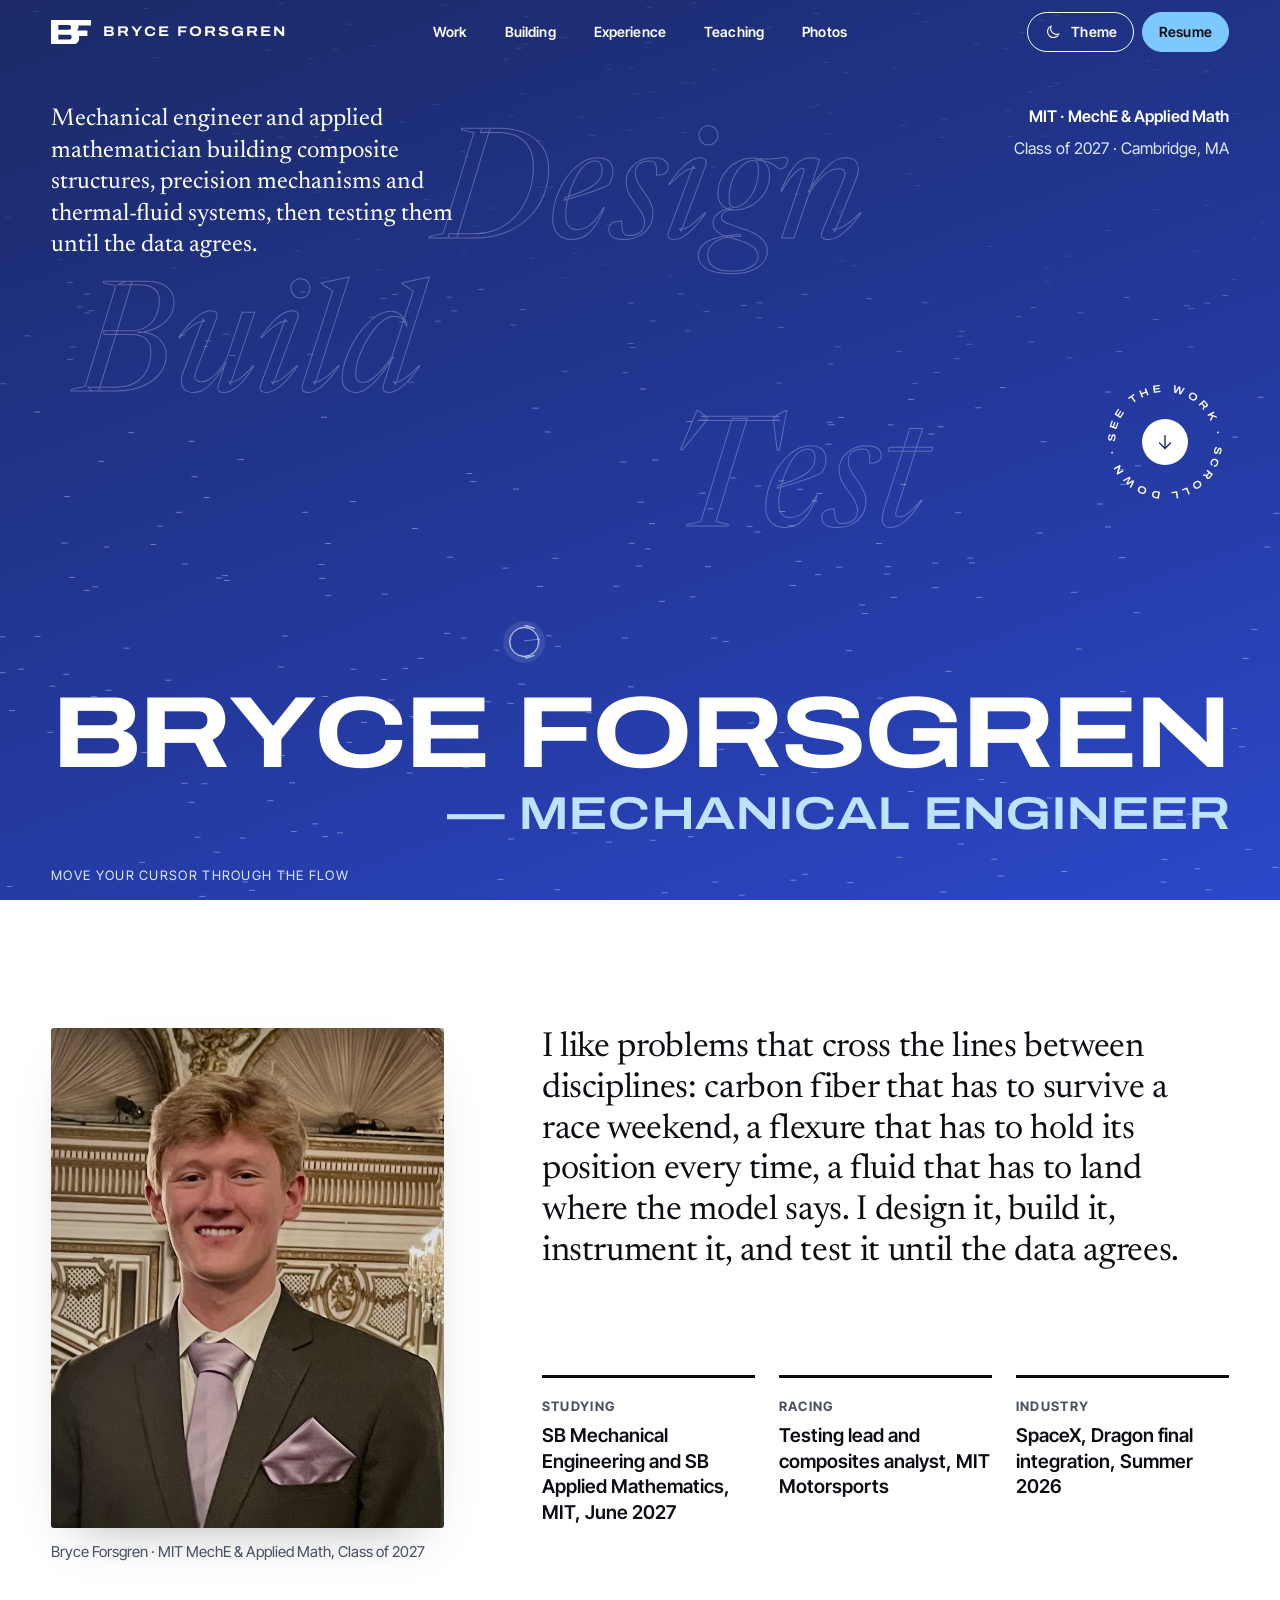
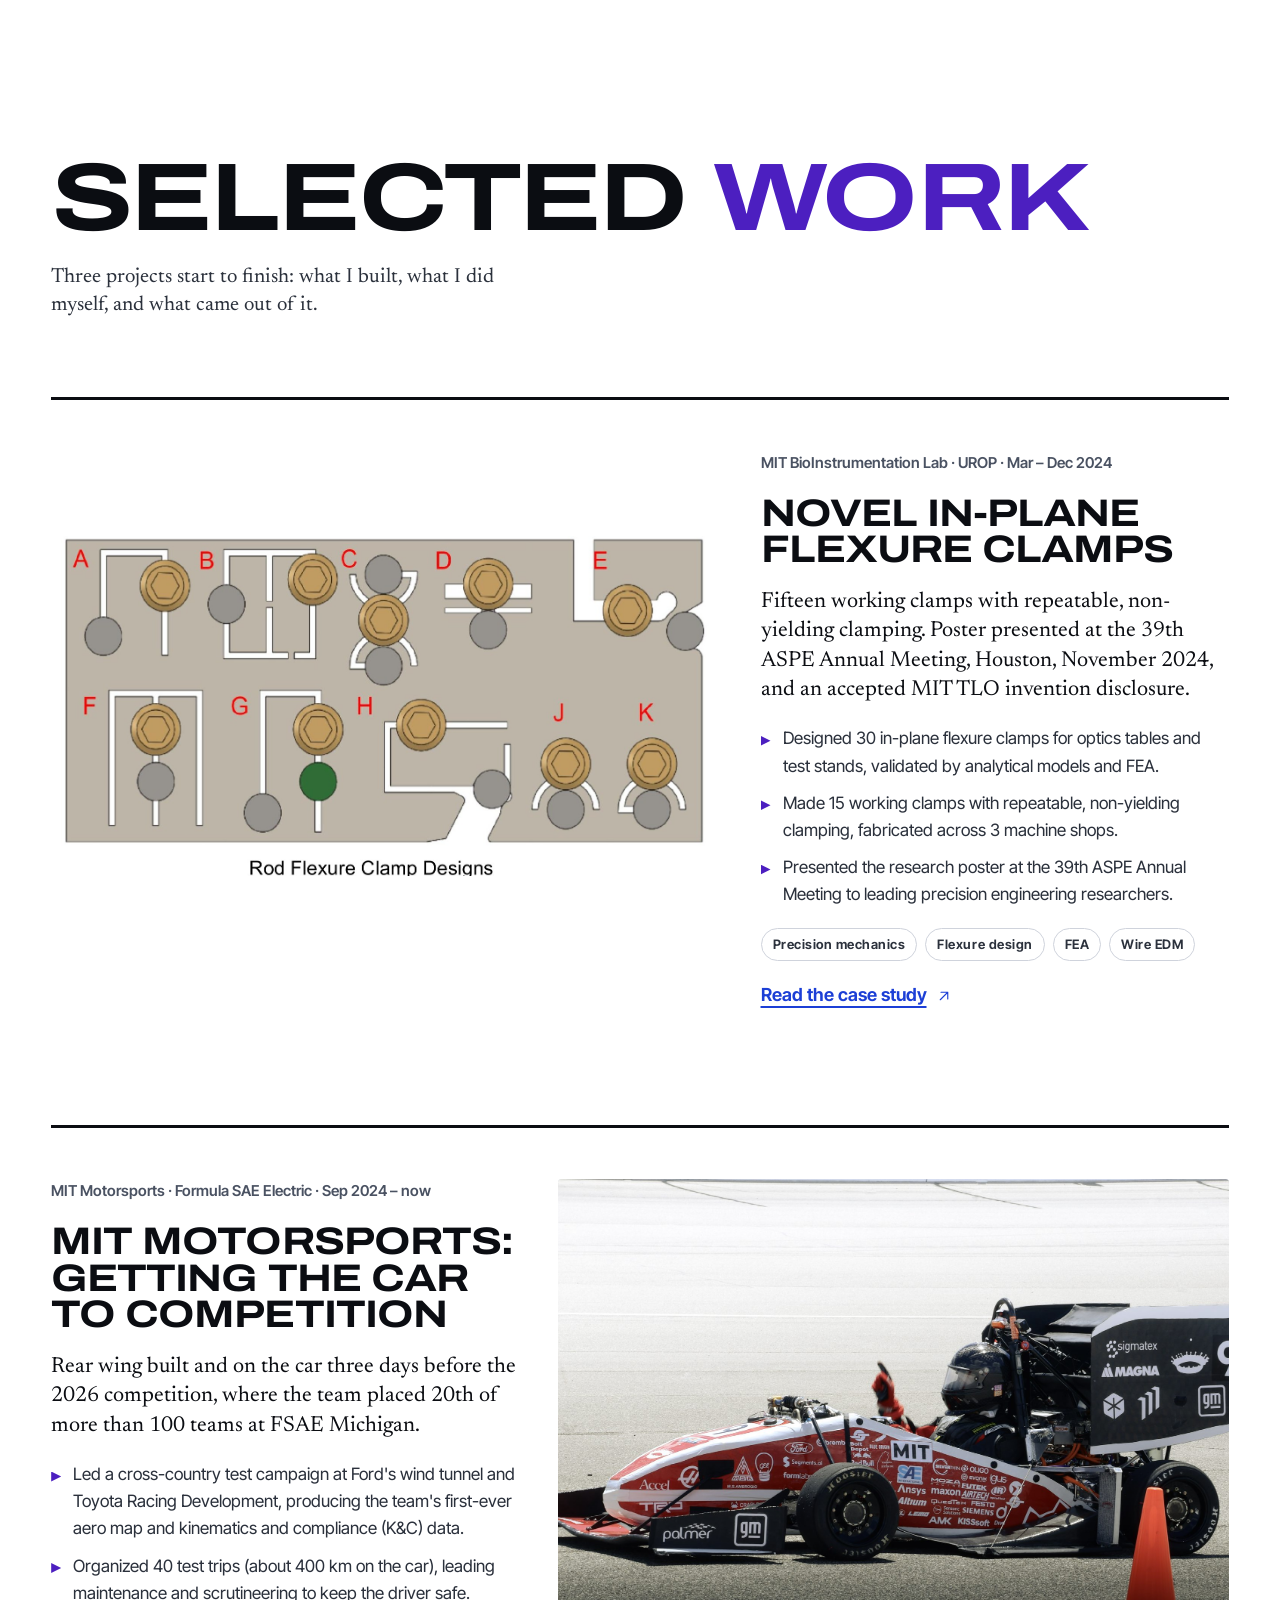
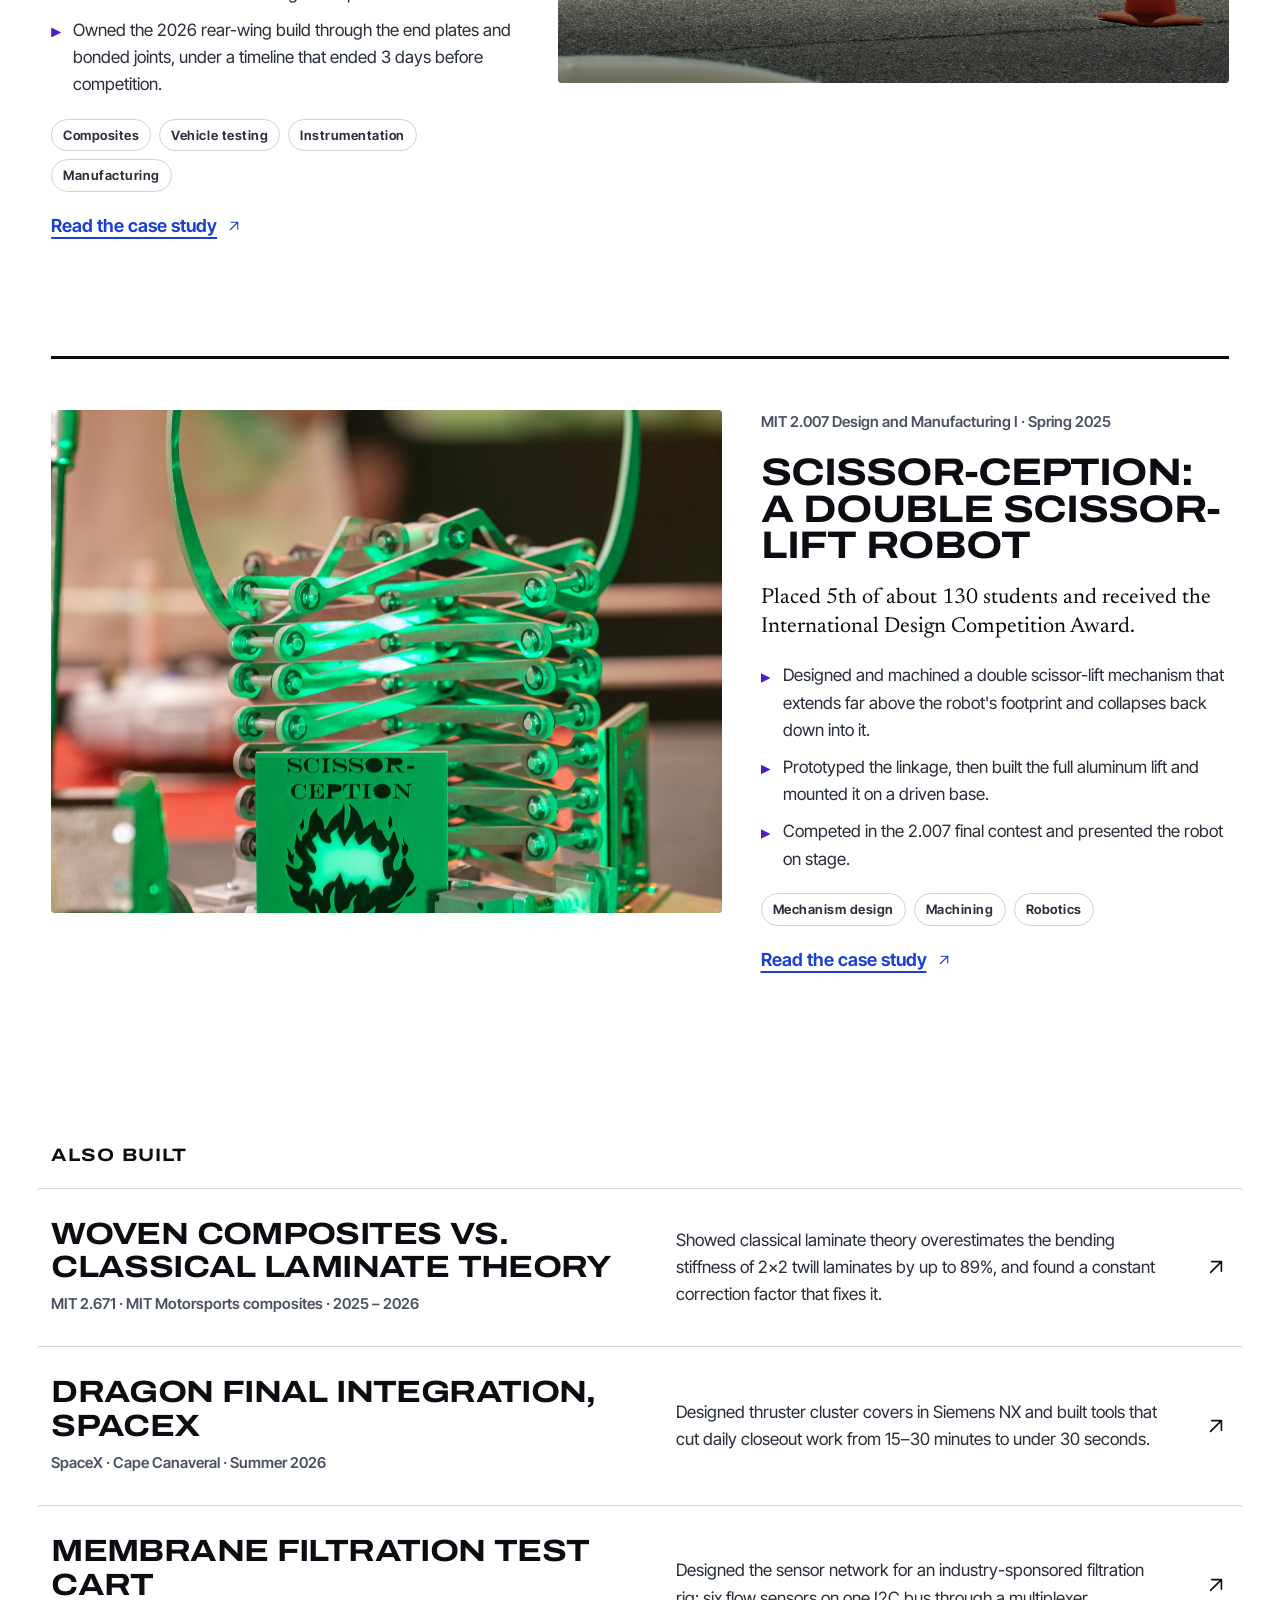
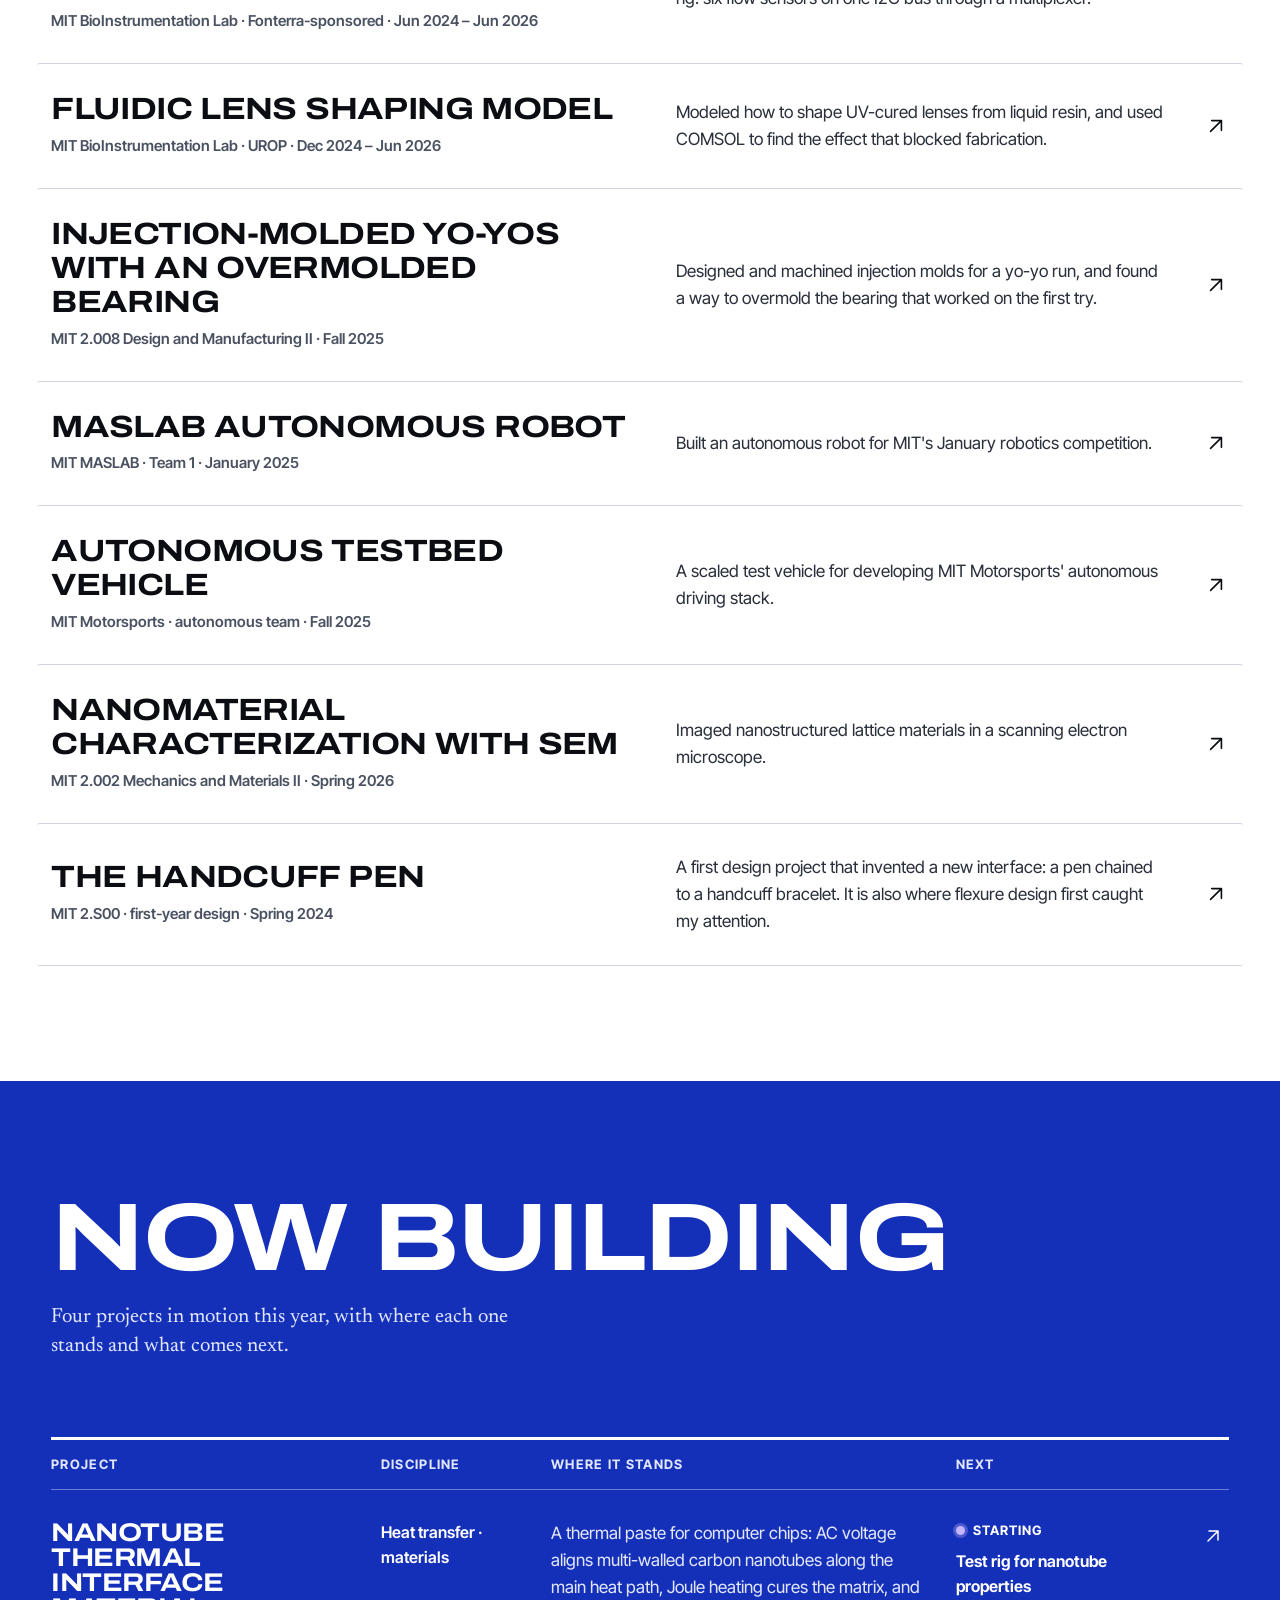
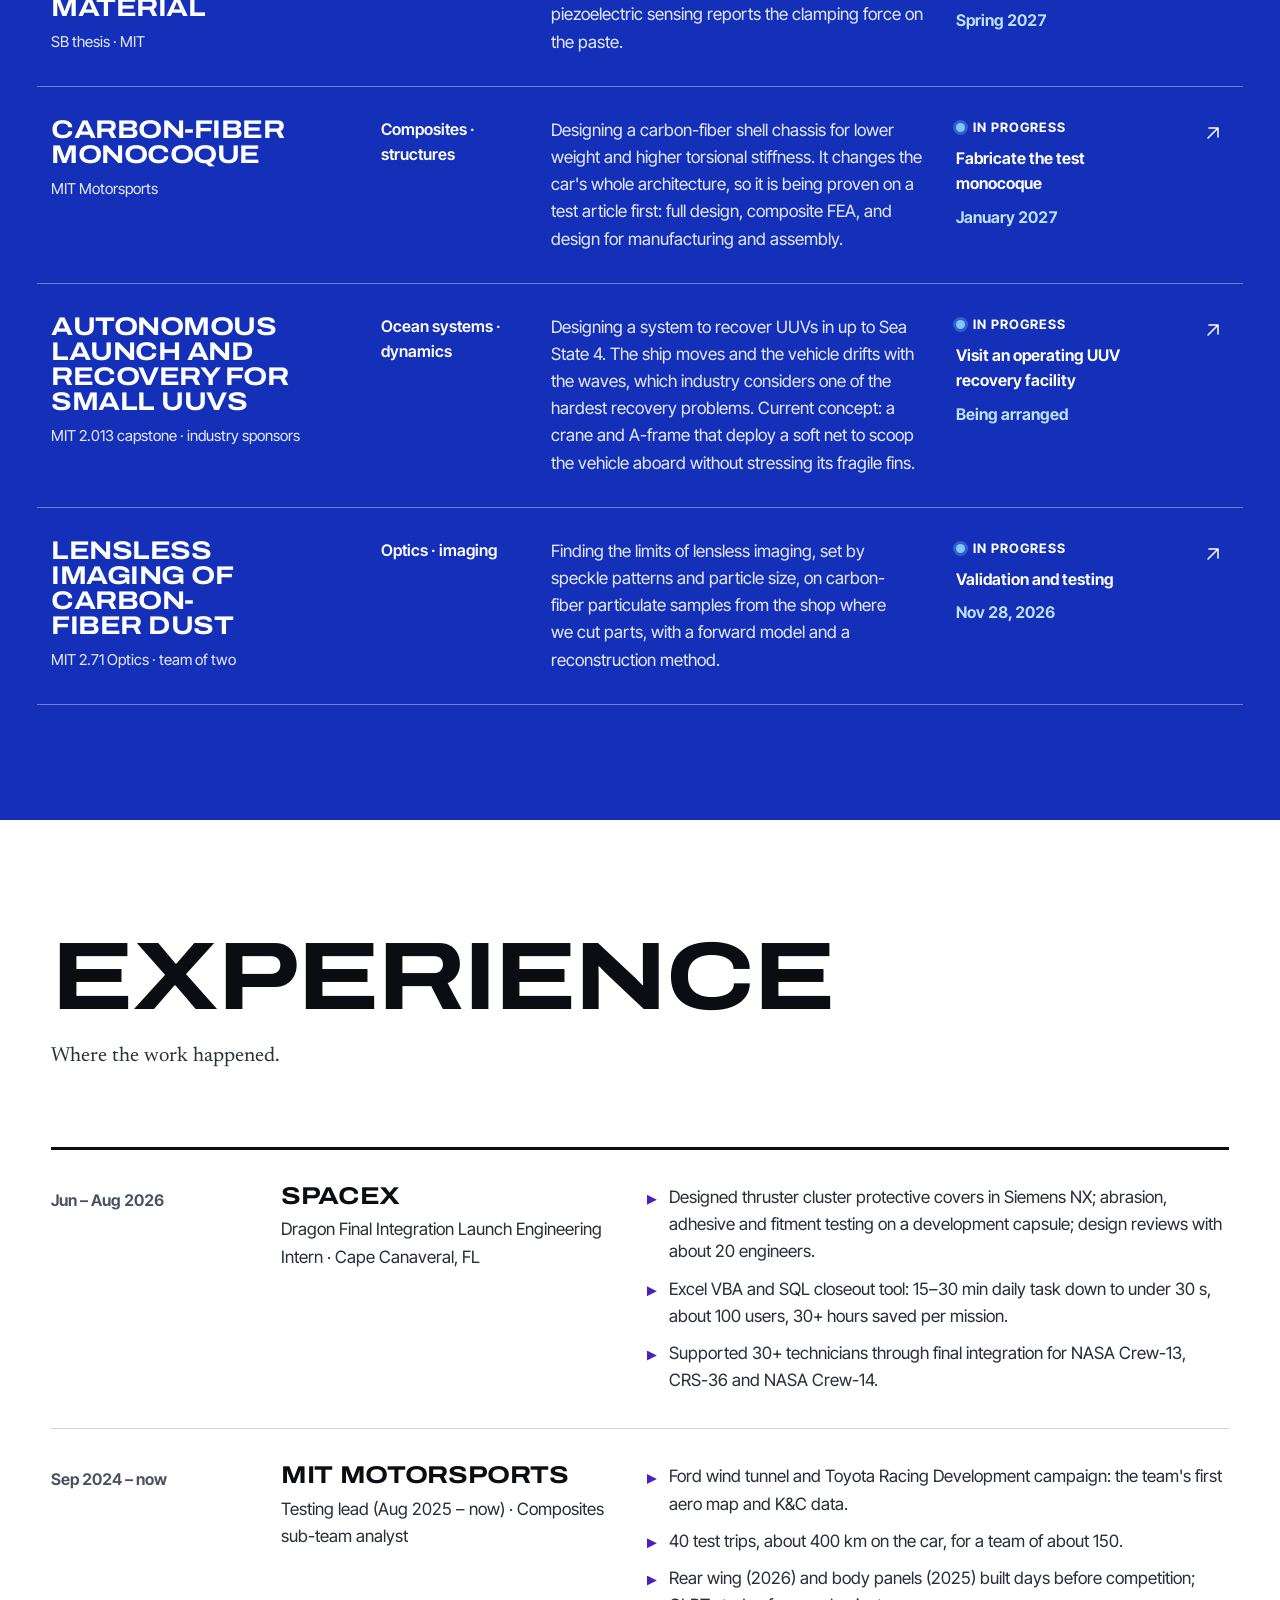
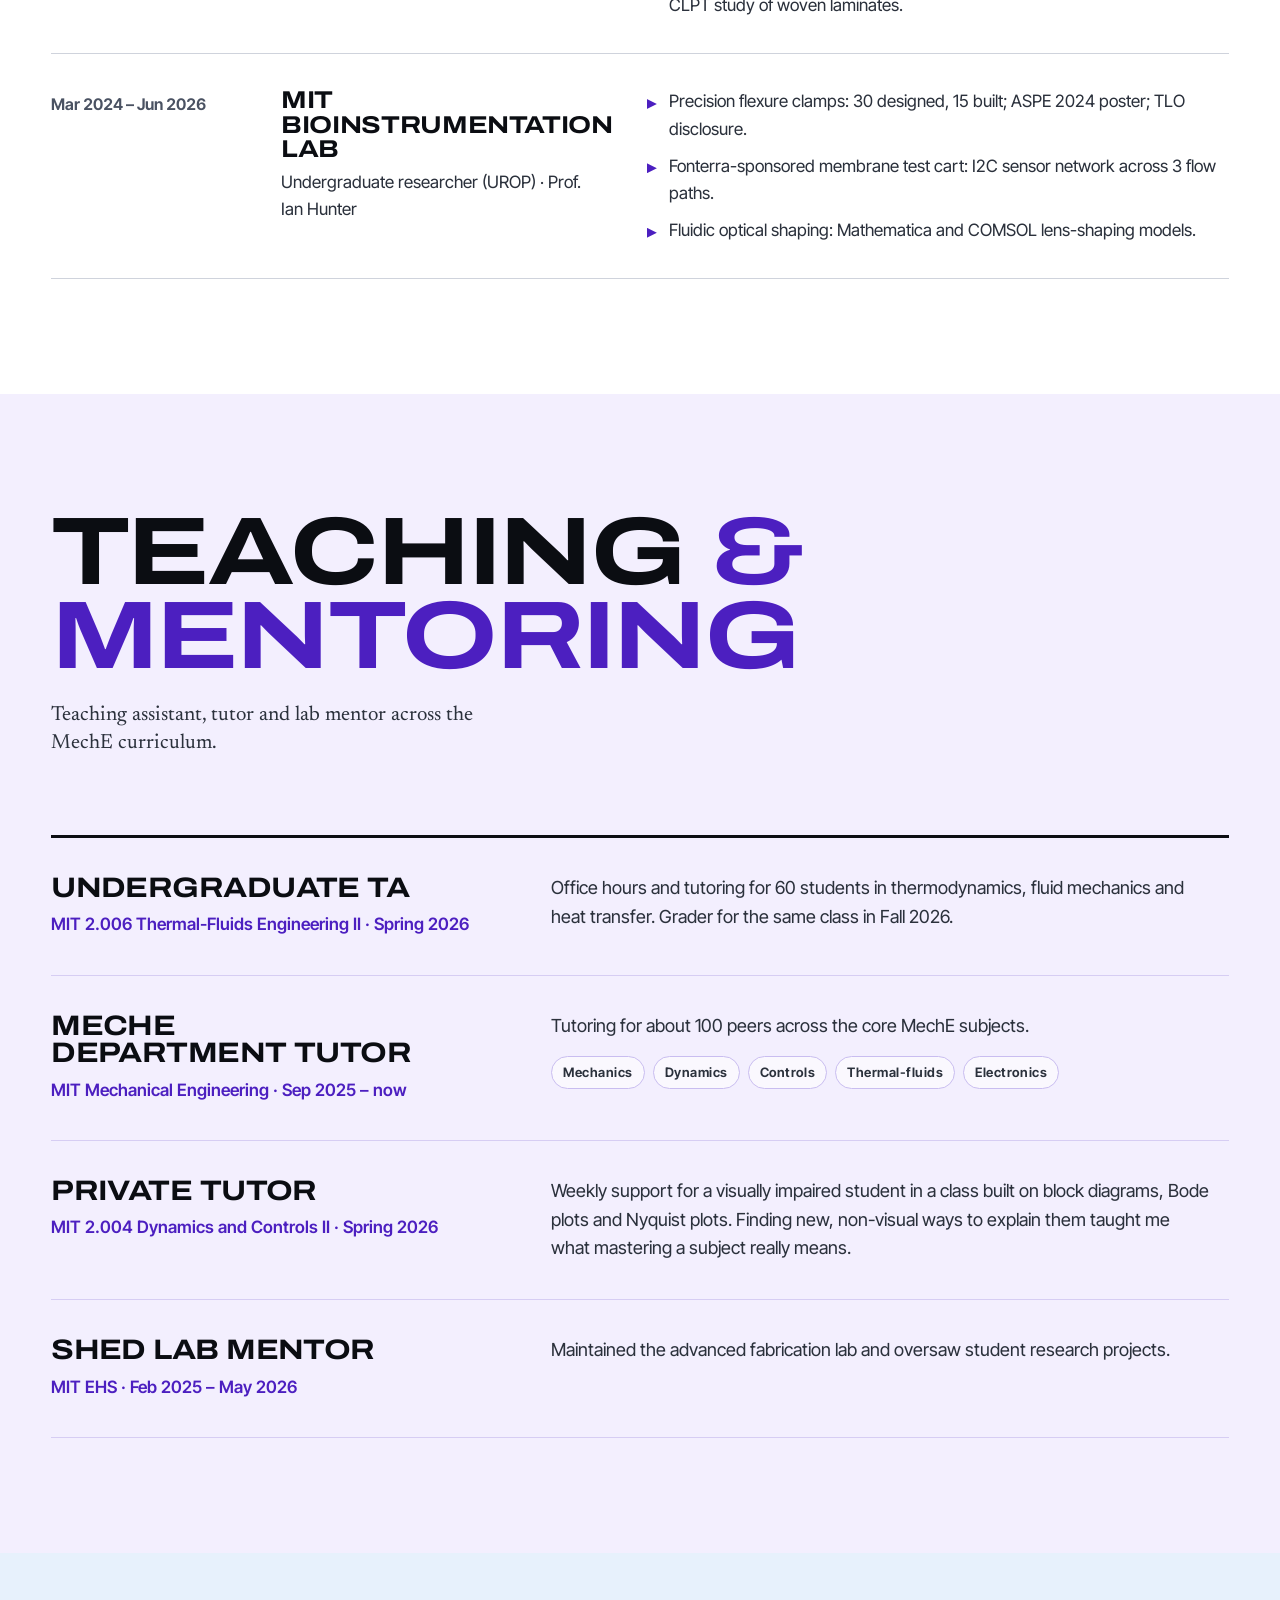
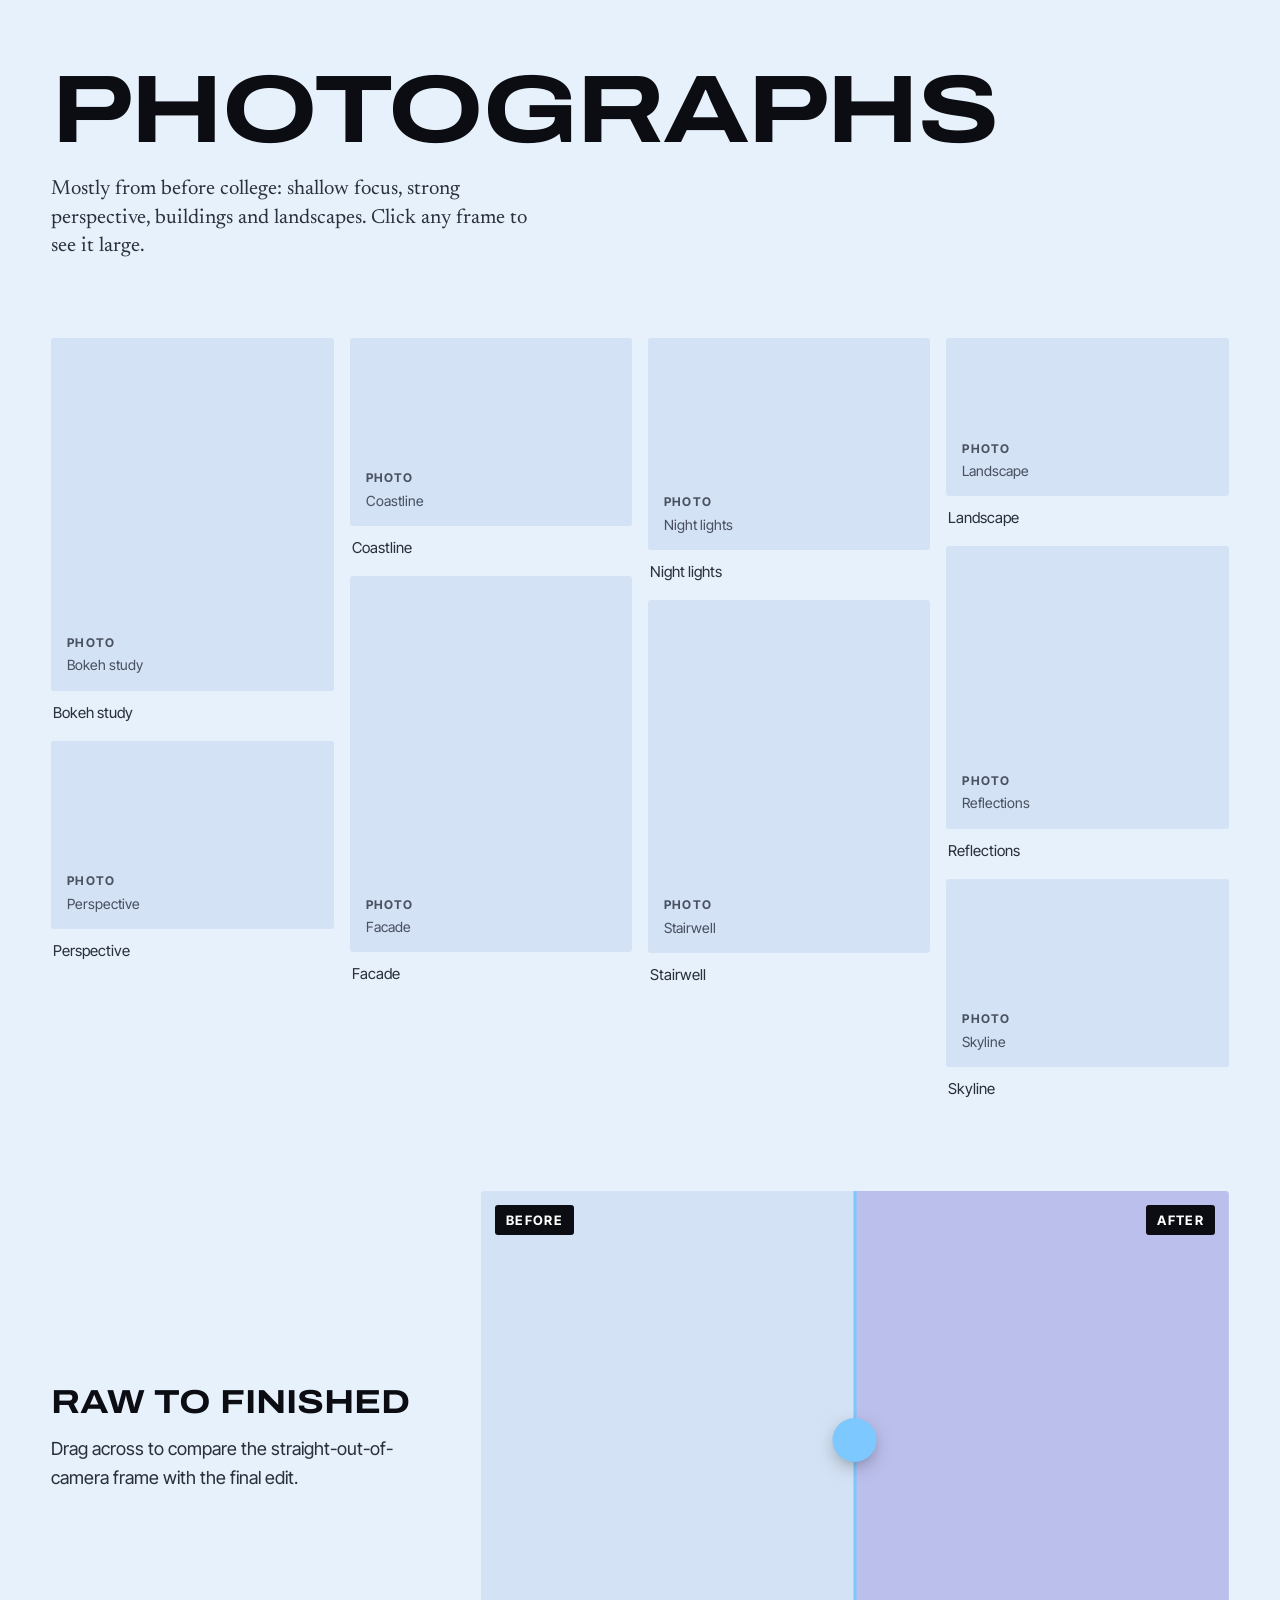
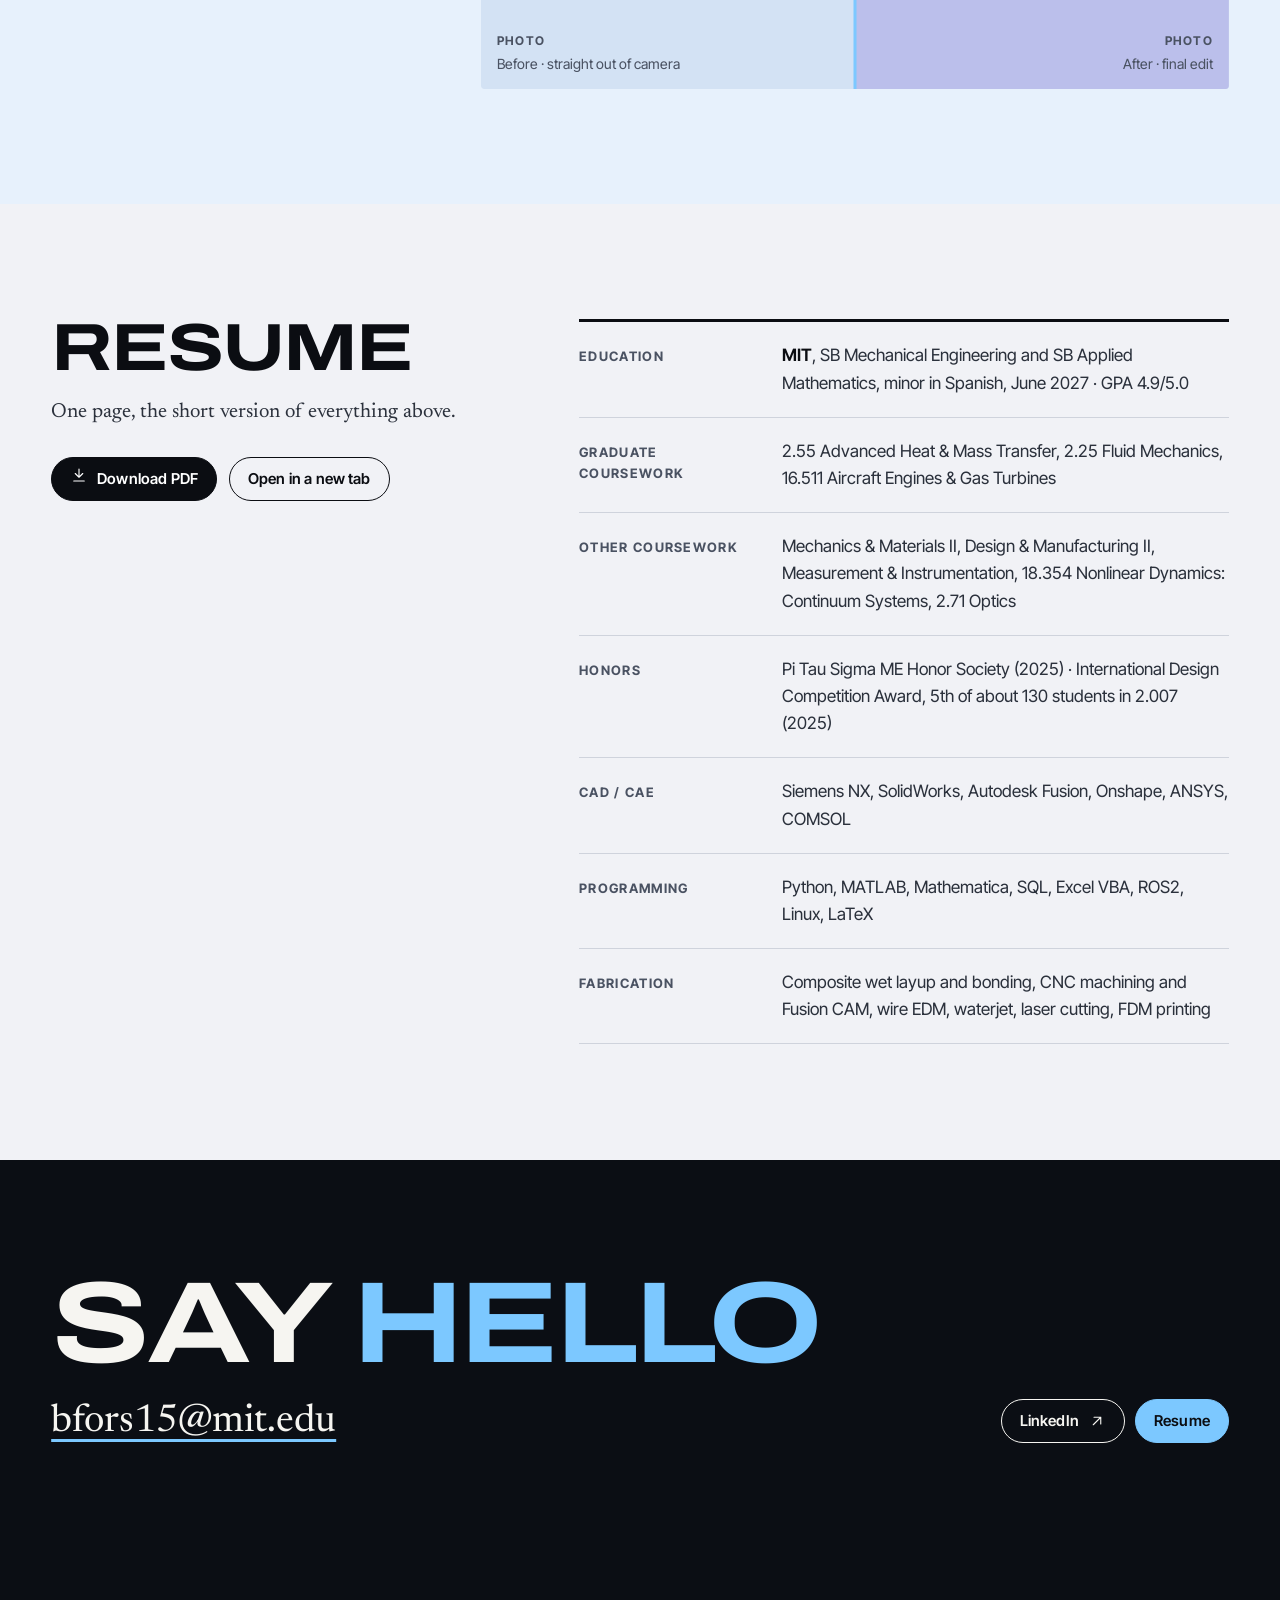
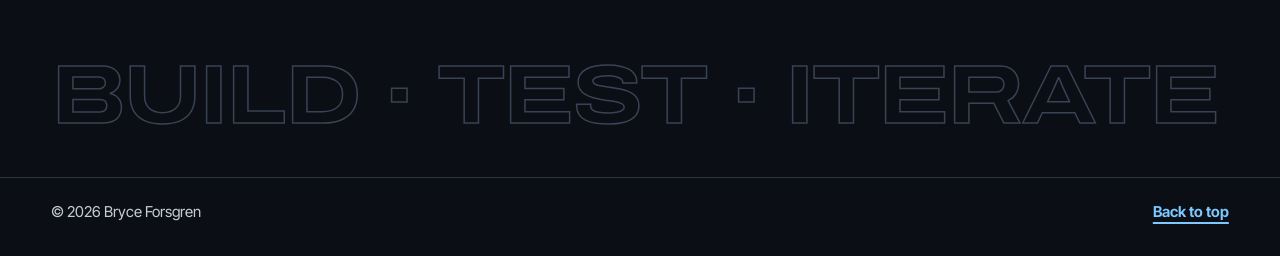
==== index.html @ 4d79a2f6 "Add project photos and five new projects - Photos for flexure clamps, MIT Motorsports (MY25, MY26, K" ====
<!doctype html>
<html lang="en" data-motion="on">
<head>
  <meta charset="utf-8">
  <meta name="viewport" content="width=device-width, initial-scale=1">
  <title>Bryce Forsgren · Mechanical Engineer</title>
  <meta name="description" content="Bryce Forsgren, MIT mechanical engineering. Composite structures, precision mechanisms, thermal-fluid systems and vehicle testing.">
  <meta name="theme-color" content="#1b2a66">
  <link rel="icon" href="assets/brand/favicon.svg" type="image/svg+xml">
  <link rel="preload" href="assets/fonts/archivo-var.woff2" as="font" type="font/woff2" crossorigin>
  <link rel="preload" href="assets/fonts/intertight-var.woff2" as="font" type="font/woff2" crossorigin>
  <link rel="stylesheet" href="css/site.css">
  <!-- Light by default (easiest to read); remembers the visitor's toggle. -->
  <script>(function(){try{var t=localStorage.getItem("bf-theme");if(t==="dark")document.documentElement.dataset.theme="dark";}catch(e){}})();</script>
</head>
<body data-page="home">
  <a class="skip-link" href="#main">Skip to content</a>

  <!-- ============================ NAV ============================ -->
  <header class="topnav on-photo" id="topnav">
    <div class="group">
      <a class="brand" href="#top" aria-label="Bryce Forsgren, back to top">
        <svg data-mark viewBox="0 0 110.89 68.8" aria-hidden="true"></svg>
        <span>Bryce Forsgren</span>
      </a>
    </div>
    <nav class="nav-sections" aria-label="Sections">
      <a class="pill" href="#work">Work</a>
      <a class="pill" href="#building">Building</a>
      <a class="pill" href="#experience">Experience</a>
      <a class="pill" href="#teaching">Teaching</a>
      <a class="pill" href="#photos">Photos</a>
    </nav>
    <div class="group right">
      <button class="pill theme-toggle" type="button" data-theme-toggle aria-label="Switch between light and dark">
        <span class="ti" data-icon="theme"></span><span class="tl">Theme</span>
      </button>
      <a class="pill solid" href="#resume">Resume</a>
      <button class="pill icon nav-menu-btn" type="button" data-menu-btn aria-expanded="false" aria-controls="mobile-menu" aria-label="Open menu">
        <span data-icon="menu"></span>
      </button>
    </div>
    <span class="nav-progress" aria-hidden="true"></span>
  </header>

  <div class="mobile-menu" id="mobile-menu" aria-label="Menu">
    <ol>
      <li style="--i:0"><a href="#work">Work</a></li>
      <li style="--i:1"><a href="#building">Building</a></li>
      <li style="--i:2"><a href="#experience">Experience</a></li>
      <li style="--i:3"><a href="#teaching">Teaching</a></li>
      <li style="--i:4"><a href="#photos">Photos</a></li>
      <li style="--i:5"><a href="#resume">Resume</a></li>
    </ol>
    <div class="mobile-menu-foot"><span>MIT Mechanical Engineering</span><a data-email-link href="#">Email me</a></div>
  </div>

  <main id="main">
    <!-- ============================ HERO ============================
         Optional photo: drop assets/img/hero.jpg and it shows faintly
         behind the flow field. -->
    <section class="hero" id="top" aria-labelledby="hero-title">
      <div class="hero-media" aria-hidden="true">
        <img src="assets/img/hero.jpg" alt="" onerror="this.remove()">
      </div>
      <canvas class="flow" aria-hidden="true"></canvas>
      <div class="hero-shade" aria-hidden="true"></div>
      <!-- Outlined words drifting behind the name. Change them freely. -->
      <div class="ghost" aria-hidden="true"><span class="g1">Design</span><span class="g2">Build</span><span class="g3">Test</span></div>

      <div class="hero-inner container">
        <div class="hero-top">
          <p class="hero-lede" data-person-line></p>
          <div class="hero-meta">
            <strong>MIT · MechE &amp; Applied Math</strong>
            <span>Class of 2027 · Cambridge, MA</span>
          </div>
        </div>
        <div class="hero-name">
          <h1 class="hero-title" id="hero-title" aria-label="Bryce Forsgren">
            <span class="hero-title-inner" aria-hidden="true">
              <span class="line">Bryce</span><span class="ch gap">&nbsp;</span><span class="line">Forsgren</span>
            </span>
          </h1>
          <p class="hero-role">— Mechanical engineer</p>
        </div>
      </div>

      <!-- Spinning scroll badge -->
      <a class="badge" href="#work" aria-label="Scroll to the work">
        <svg class="ring" viewBox="0 0 128 128" aria-hidden="true">
          <defs><path id="ring-path" d="M64 64 m-50 0 a50 50 0 1 1 100 0 a50 50 0 1 1 -100 0"/></defs>
          <text><textPath href="#ring-path" textLength="308" lengthAdjust="spacing">See the work · Scroll down ·</textPath></text>
        </svg>
        <span class="arrow" data-icon="down"></span>
      </a>
      <p class="hero-hint" aria-hidden="true">Move your cursor through the flow</p>
    </section>

    <!-- ========================= STATEMENT ========================= -->
    <section class="statement container" id="about" aria-label="About">
      <figure class="portrait reveal">
        <img src="assets/img/headshot.jpg" alt="Bryce Forsgren, smiling, in a dark suit with a lavender tie" width="781" height="995" loading="eager" decoding="async">
        <figcaption>Bryce Forsgren · MIT MechE &amp; Applied Math, Class of 2027</figcaption>
      </figure>
      <p class="statement-text" data-ink>I like problems that cross the lines between disciplines: carbon fiber that has to survive a race weekend, a flexure that has to hold its position every time, a fluid that has to land where the model says. I design it, build it, instrument it, and test it until the data agrees.</p>
      <dl class="facts reveal">
        <div><dt>Studying</dt><dd>SB Mechanical Engineering and SB Applied Mathematics, MIT, June 2027</dd></div>
        <div><dt>Racing</dt><dd>Testing lead and composites analyst, MIT Motorsports</dd></div>
        <div><dt>Industry</dt><dd>SpaceX, Dragon final integration, Summer 2026</dd></div>
      </dl>
    </section>

    <!-- ======================= SELECTED WORK ======================= -->
    <section class="section" id="work" aria-labelledby="work-title">
      <div class="container">
        <div class="section-head reveal">
          <h2 id="work-title">Selected <span class="hl">work</span></h2>
          <p>Three projects start to finish: what I built, what I did myself, and what came out of it.</p>
        </div>
        <div data-featured></div>
        <div class="also">
          <h3 class="subhead">Also built</h3>
          <div data-also></div>
        </div>
      </div>
      <div class="peek" data-peek aria-hidden="true"></div>
    </section>

    <!-- ===================== NOW BUILDING (cobalt) ===================== -->
    <section class="section band-cobalt" id="building" aria-labelledby="building-title">
      <div class="container">
        <div class="section-head reveal">
          <h2 id="building-title">Now building</h2>
          <p>Four projects in motion this year, with where each one stands and what comes next.</p>
        </div>
        <div class="ledger reveal">
          <div class="ledger-head" aria-hidden="true">
            <span>Project</span><span>Discipline</span><span>Where it stands</span><span>Next</span><span></span>
          </div>
          <div data-building></div>
        </div>
      </div>
    </section>

    <!-- ======================== EXPERIENCE ======================== -->
    <section class="section" id="experience" aria-labelledby="xp-title">
      <div class="container">
        <div class="section-head reveal">
          <h2 id="xp-title">Experience</h2>
          <p>Where the work happened.</p>
        </div>
        <div class="xp" data-experience></div>
      </div>
    </section>

    <!-- ========================= TEACHING =========================
         Edit the list in js/data.js (teaching). -->
    <section class="section band-lav" id="teaching" aria-labelledby="teach-title">
      <div class="container">
        <div class="section-head reveal">
          <h2 id="teach-title">Teaching <span class="hl">&amp; mentoring</span></h2>
          <p>Teaching assistant, tutor and lab mentor across the MechE curriculum.</p>
        </div>
        <div class="teach" data-teaching></div>
      </div>
    </section>

    <!-- ===================== PHOTOGRAPHY (light blue) ===================== -->
    <section class="section band-sky" id="photos" aria-labelledby="photos-title">
      <div class="container">
        <div class="section-head reveal">
          <h2 id="photos-title">Photographs</h2>
          <p>Mostly from before college: shallow focus, strong perspective, buildings and landscapes. Click any frame to see it large.</p>
        </div>
        <div class="photos-grid" data-photos></div>
        <div class="before-after reveal" data-edit></div>
      </div>
      <dialog class="lightbox" data-lightbox aria-label="Photo viewer"></dialog>
    </section>

    <!-- ========================== RESUME ========================== -->
    <section class="section band-light" id="resume" aria-labelledby="resume-title">
      <div class="container resume-grid">
        <div class="section-head reveal">
          <h2 id="resume-title">Resume</h2>
          <p>One page, the short version of everything above.</p>
          <div class="resume-actions">
            <a class="pill solid" data-resume-link href="#" download><span data-icon="download"></span>Download PDF</a>
            <a class="pill" data-resume-view href="#" target="_blank" rel="noopener">Open in a new tab</a>
          </div>
        </div>
        <dl class="resume-facts reveal" data-resume></dl>
      </div>
    </section>

    <!-- ===================== CONTACT (night) ===================== -->
    <section class="section band-night" id="contact" aria-labelledby="contact-title">
      <div class="container contact reveal">
        <div>
          <h2 id="contact-title">Say <span>hello</span></h2>
          <a class="big-link" data-email-link href="#"></a>
        </div>
        <div class="contact-links" data-contact-links></div>
      </div>
    </section>
  </main>

  <footer class="site-footer">
    <span class="footer-word" aria-hidden="true">Build · Test · Iterate</span>
    <div class="container">
      <span>© <span data-year></span> Bryce Forsgren</span>
      <a class="text-link" href="#top">Back to top</a>
    </div>
  </footer>

  <script src="js/data.js"></script>
  <script src="js/site.js"></script>
  <script src="js/flow.js"></script>
</body>
</html>
---- css/site.css ----
/* =====================================================================
   Bryce Forsgren — portfolio stylesheet (v2: blueprint + hi-vis)
   ---------------------------------------------------------------------
   Palette idea: engineering drawings and the shop floor.
     Blueprint cobalt  — big colour bands and links
     Hi-vis yellow     — highlights on the dark bands only
     Night + white     — everything you read
   Readability: body text is 18px, every colour pair used for reading
   is at least 7:1 contrast (WCAG AAA), and long text is upright, not
   italic. Change colours ONLY in section 2 and the whole site follows.

   SECTIONS
     1. Fonts                 9. Also built (hover preview)
     2. Tokens                10. Now building (cobalt band)
     3. Base                  11. Experience
     4. Shared pieces         12. Photography (dark band)
     5. Navigation            13. Resume, contact, footer
     6. Hero                  14. Case study page
     7. Marquee (yellow band) 15. Motion + responsive
     8. Statement + selected work
   ===================================================================== */


/* ---------- 1. Fonts (self-hosted, variable) --------------------------- */
@font-face { font-family: "Archivo"; src: url("../assets/fonts/archivo-var.woff2") format("woff2"); font-weight: 100 900; font-stretch: 62% 125%; font-display: swap; }
@font-face { font-family: "Inter Tight"; src: url("../assets/fonts/intertight-var.woff2") format("woff2"); font-weight: 100 900; font-display: swap; }
@font-face { font-family: "Newsreader"; src: url("../assets/fonts/newsreader-var.woff2") format("woff2"); font-weight: 200 800; font-style: normal; font-display: swap; }
@font-face { font-family: "Newsreader"; src: url("../assets/fonts/newsreader-italic-var.woff2") format("woff2"); font-weight: 200 800; font-style: italic; font-display: swap; }


/* ---------- 2. Tokens --------------------------------------------------- */
:root {
  color-scheme: light;
  /* Reading surfaces */
  --paper: #ffffff;
  --paper-2: #f1f2f6;     /* light band */
  --ink: #0b0d12;         /* 19.4:1 on white */
  --ink-2: #2b313c;       /* 13.1:1 */
  --ink-3: #4a5262;       /* 7.9:1 — smallest allowed text colour */
  --line: #cfd3dc;
  --line-strong: #0b0d12;
  --link: #1c3fd6;        /* 7.7:1 on white */

  /* Colour bands (identical in light and dark mode) */
  --night: #0b0e14;       /* contact, footer */
  --hero-a: #1b2a66;      /* hero gradient, top-left  (white text 13.4:1) */
  --hero-b: #2b48c9;      /* hero gradient, bottom-right (white text 7.3:1) */
  --night-2: #141924;
  --on-night: #f6f5f1;    /* 17.7:1 */
  --on-night-2: #c5cad4;  /* 11.8:1 */
  --cobalt: #1530b8;      /* "Now building" band */
  --on-cobalt: #ffffff;   /* 9.8:1 */
  --on-cobalt-2: #e2e7ff;
  --sky: #7cc8ff;         /* light blue: 10.6:1 on night, night text on it 10.6:1 */
  --sky-on-cobalt: #bfe3ff; /* 7.3:1 on cobalt */
  --violet: #4c1fc0;      /* purple: 9.3:1 on white */
  --lavender: #c4b5fd;    /* purple for dark grounds: 10.5:1 on night */
  --sky-wash: #d9efff;    /* pale light-blue highlight behind text on white */

  --ph: #e4e7ee;          /* photo placeholders */
  --sky-band: #e7f1fc;    /* light-blue band behind the photographs */
  --lav-band: #f3effe;    /* pale lavender band behind Teaching */
  --ph-ink: #4a5262;

  --font-display: "Archivo", "Arial Narrow", Arial, sans-serif;
  --font-body: "Inter Tight", ui-sans-serif, system-ui, -apple-system, "Segoe UI", sans-serif;
  --font-serif: "Newsreader", ui-serif, Georgia, "Times New Roman", serif;

  --gutter: clamp(18px, 4vw, 56px);
  --maxw: 1440px;
  --nav-h: 64px;
  --radius: 3px;
  --ease: cubic-bezier(.2, .7, .1, 1);
  --ease-out: cubic-bezier(.16, 1, .3, 1);
}
:root[data-theme="dark"] {
  color-scheme: dark;
  --paper: #0b0e14;
  --paper-2: #141924;
  --ink: #f6f5f1;
  --ink-2: #c5cad4;
  --ink-3: #a9b1bf;       /* 8.9:1 on night */
  --line: #2c3444;
  --line-strong: #f6f5f1;
  --link: #8ea5ff;        /* 8.3:1 on night */
  --night: #05070b;
  --night-2: #0e121a;
  --ph: #1b2130;
  --ph-ink: #a9b1bf;
  --violet: #c4b5fd;
  --sky-band: #162033;
  --lav-band: #1a1630;
  --sky-wash: rgb(124 200 255 / .28);
}


/* ---------- 3. Base ------------------------------------------------------ */
*, *::before, *::after { box-sizing: border-box; }
html { background: var(--paper); scroll-padding-top: var(--nav-h); -webkit-text-size-adjust: 100%; }
body {
  margin: 0; background: var(--paper); color: var(--ink);
  font-family: var(--font-body); font-size: 1.125rem; line-height: 1.6; font-weight: 420;
  -webkit-font-smoothing: antialiased; text-rendering: optimizeLegibility; overflow-x: clip;
  caret-color: var(--link);
}
h1, h2, h3, h4, p, figure, ul, ol, dl, dd { margin: 0; }
ul, ol { padding: 0; list-style: none; }
h1, h2, h3 { text-wrap: balance; }
p { text-wrap: pretty; }
a { color: inherit; text-decoration: none; }
img { display: block; max-width: 100%; }
button, input { font: inherit; color: inherit; }
button { cursor: pointer; }
::selection { background: var(--sky); color: #0b0d12; }
:focus-visible { outline: 3px solid var(--link); outline-offset: 3px; border-radius: 2px; }
.band-night :focus-visible, .band-cobalt :focus-visible, .hero :focus-visible { outline-color: var(--sky); }
html { scrollbar-color: var(--ink-3) var(--paper); }
::-webkit-scrollbar { width: 12px; }
::-webkit-scrollbar-track { background: var(--paper); }
::-webkit-scrollbar-thumb { background: var(--ink-3); border: 3px solid var(--paper); border-radius: 12px; }
.tnum { font-variant-numeric: tabular-nums; }
.skip-link { position: absolute; left: 16px; top: -80px; z-index: 100; background: var(--sky); color: #0b0d12; padding: 10px 14px; font-weight: 600; border-radius: var(--radius); }
.skip-link:focus { top: 12px; }
.theme-shift, .theme-shift * { transition: background-color .5s var(--ease), color .5s var(--ease), border-color .5s var(--ease) !important; }


/* ---------- 4. Shared pieces -------------------------------------------- */
.container { position: relative; z-index: 1; max-width: var(--maxw); margin: 0 auto; padding: 0 var(--gutter); }
.section { position: relative; padding: clamp(72px, 9vw, 140px) 0; }
/* Colour bands keep their own colours in both themes. */
.band-night { background: var(--night); color: var(--on-night); --ink: var(--on-night); --ink-2: var(--on-night-2); --ink-3: var(--on-night-2); --line: #2c3444; --link: var(--sky); --violet: var(--lavender); --ph: #1b2130; --ph-ink: var(--on-night-2); }
.band-cobalt { background: var(--cobalt); color: var(--on-cobalt); --ink: var(--on-cobalt); --ink-2: var(--on-cobalt-2); --ink-3: var(--on-cobalt-2); --line: rgb(255 255 255 / .38); --line-strong: #fff; --link: var(--sky-on-cobalt); --violet: #e0d7ff; }
.band-light { background: var(--paper-2); }
.band-sky { background: var(--sky-band); --ph: #d3e2f4; --line: #c3d3e8; }
:root[data-theme="dark"] .band-lav { --line: #342c55; }
:root[data-theme="dark"] .teach-row .tags span { background: transparent; border-color: #463c70; }
:root[data-theme="dark"] .band-sky { --ph: #1f2a40; --line: #2c3a55; }

/* Section heading: very large uppercase title with a plain lead beside it. */
.section-head {
  display: grid; gap: 22px; margin-bottom: clamp(44px, 6vw, 80px);
}
.section-head h2 {
  font-family: var(--font-display); font-stretch: 125%; font-weight: 700; text-transform: uppercase;
  font-size: clamp(1.9rem, 8.6vw, 6rem); line-height: .88; letter-spacing: -.03em; overflow-wrap: normal; hyphens: none;
}
.section-head h2 .hl { color: var(--violet); }
.section-head p { max-width: 44ch; font-family: var(--font-serif); font-size: clamp(1.25rem, 1.6vw, 1.5rem); line-height: 1.4; color: var(--ink-2); }

/* Buttons. */
.pill {
  display: inline-flex; align-items: center; gap: 9px; min-height: 44px; padding: 0 18px;
  border: 1.5px solid currentColor; border-radius: 999px; background: transparent;
  font-size: .9375rem; font-weight: 600; letter-spacing: .01em; color: var(--ink); white-space: nowrap;
  transition: background-color .3s var(--ease), color .3s var(--ease), border-color .3s var(--ease), transform .25s var(--ease);
}
.pill:hover { background: var(--ink); color: var(--paper); border-color: var(--ink); }
.pill:active { transform: scale(.97); }
.pill.solid { background: var(--ink); color: var(--paper); border-color: var(--ink); }
.pill.solid:hover { background: var(--link); border-color: var(--link); color: #fff; }
.pill.icon { width: 44px; padding: 0; justify-content: center; }
.pill svg { width: 18px; height: 18px; flex-shrink: 0; }

/* Text link: always underlined so it reads as a link without colour. */
.text-link { display: inline-flex; align-items: center; gap: 8px; font-weight: 650; color: var(--link); text-decoration: underline; text-decoration-thickness: 2px; text-underline-offset: 5px; transition: gap .4s var(--ease-out); }
.text-link:hover { gap: 12px; }
.text-link svg { width: 18px; height: 18px; }

/* Image slots: labelled placeholder until the real <img> exists. */
.ph { position: relative; overflow: hidden; background: var(--ph); border-radius: var(--radius); }
.ph-label { position: absolute; left: 16px; bottom: 14px; right: 16px; font-size: .875rem; color: var(--ph-ink); }
.ph-label b { display: block; font-weight: 700; letter-spacing: .1em; text-transform: uppercase; font-size: .75rem; margin-bottom: 2px; }
.ph img { position: absolute; inset: 0; width: 100%; height: 100%; object-fit: cover; }

.chip { display: inline-flex; align-items: center; gap: 8px; font-size: .8125rem; font-weight: 700; letter-spacing: .08em; text-transform: uppercase; white-space: nowrap; }
.chip::before { content: ""; width: 9px; height: 9px; border-radius: 50%; background: var(--sky); box-shadow: 0 0 0 3px rgb(124 200 255 / .3); }
.chip.starting::before { background: var(--lavender); box-shadow: 0 0 0 3px rgb(196 181 253 / .3); }
.chip.done::before { background: currentColor; box-shadow: none; }

.reveal.pre { opacity: 0; transform: translate3d(0, 32px, 0); }
.reveal { transition: opacity 1s var(--ease), transform 1.2s var(--ease-out); transition-delay: var(--delay, 0ms); }
.reveal.in { opacity: 1; transform: none; }


/* ---------- 5. Navigation ------------------------------------------------
   White over the dark hero; solid paper bar once you scroll past it. */
.topnav {
  position: fixed; top: 0; left: 0; right: 0; z-index: 40; height: var(--nav-h);
  display: grid; grid-template-columns: minmax(0, 1fr) auto minmax(0, 1fr); align-items: center; gap: 16px;
  padding: 0 var(--gutter); color: var(--ink); transition: color .4s var(--ease), background-color .4s var(--ease), box-shadow .4s var(--ease);
}
.topnav.on-paper { background: var(--paper); box-shadow: 0 1px 0 var(--line); }
.topnav.on-photo { color: #fff; background: transparent; }
.topnav .group { display: flex; gap: 8px; align-items: center; min-width: 0; }
.topnav .group.right { justify-content: flex-end; }
.topnav .pill { min-height: 40px; padding: 0 16px; font-size: .875rem; color: inherit; border-color: transparent; }
.topnav .pill:hover { border-color: currentColor; background: transparent; color: inherit; }
.topnav .pill[aria-current="true"] { border-color: currentColor; }
.topnav .pill.icon { width: 40px; padding: 0; border-color: currentColor; }
.topnav .pill.solid { background: var(--ink); color: var(--paper); border-color: var(--ink); }
.topnav.on-photo .pill.solid { background: var(--sky); color: #0b0d12; border-color: var(--sky); }
.topnav .pill.solid:hover { background: var(--link); border-color: var(--link); color: #fff; }
.topnav.on-photo .pill.solid:hover { background: #fff; border-color: #fff; color: #0b0d12; }
.topnav .theme-toggle { border-color: currentColor; }

.brand { display: inline-flex; align-items: center; gap: 12px; color: inherit; }
.brand svg { width: 40px; height: auto; transition: transform .6s var(--ease-out); }
.brand:hover svg { transform: translateX(3px); }
.brand span { font-family: var(--font-display); font-stretch: 115%; font-weight: 700; font-size: .875rem; letter-spacing: .14em; text-transform: uppercase; }
.nav-progress { position: absolute; left: 0; right: 0; bottom: -1px; height: 3px; background: var(--link); transform-origin: 0 50%; transform: scaleX(0); pointer-events: none; }
.topnav.on-photo .nav-progress { background: var(--sky); }
@keyframes nav-progress { to { transform: scaleX(1); } }
@supports (animation-timeline: scroll()) { .nav-progress { animation: nav-progress linear both; animation-timeline: scroll(root block); } }
.theme-toggle .ti { display: inline-grid; place-items: center; transition: transform .6s var(--ease-out); }
.theme-toggle:hover .ti { transform: rotate(-24deg); }
.nav-sections { display: flex; gap: 4px; }
.nav-menu-btn { display: none !important; }

.mobile-menu { position: fixed; inset: 0; z-index: 39; background: var(--night); color: var(--on-night); display: none; grid-template-rows: 1fr auto; gap: 32px; padding: calc(var(--nav-h) + 28px) var(--gutter) 28px; overflow-y: auto; }
.mobile-menu.open { display: grid; animation: mm-in .45s var(--ease) both; }
.mobile-menu ol { align-self: center; border-top: 1px solid #2c3444; }
.mobile-menu li { border-bottom: 1px solid #2c3444; }
.mobile-menu.open li { animation: mm-item .8s var(--ease-out) both; animation-delay: calc(var(--i, 0) * 55ms + 60ms); }
.mobile-menu a { display: block; padding: 16px 0 12px; font-family: var(--font-display); font-stretch: 125%; font-weight: 700; text-transform: uppercase; font-size: clamp(2.2rem, 11vw, 3.8rem); line-height: 1; letter-spacing: -.03em; transition: color .25s; }
.mobile-menu a:hover { color: var(--sky); }
.mobile-menu-foot { display: flex; justify-content: space-between; gap: 16px; flex-wrap: wrap; font-size: .9375rem; color: var(--on-night-2); }
.mobile-menu-foot a { color: var(--sky); text-decoration: underline; text-underline-offset: 4px; }
html.menu-open { overflow: hidden; }
html.menu-open .topnav { color: #fff; background: var(--night); box-shadow: none; }
@keyframes mm-in { from { opacity: 0; } }
@keyframes mm-item { from { opacity: 0; transform: translate3d(0, 18px, 0); } }


/* ---------- 6. Hero ------------------------------------------------------
   Night ground, live flow field, ghost words, staggered name, spinning
   scroll badge. A photo at assets/img/hero.jpg sits underneath if added. */
.hero {
  position: relative; z-index: 2; min-height: max(100svh, 640px); overflow: hidden;
  color: #fff; background: linear-gradient(160deg, var(--hero-a) 0%, #23389a 55%, var(--hero-b) 100%); isolation: isolate; view-timeline: --hero block;
}
.hero-media { position: absolute; inset: 0; }
.hero-media img { width: 100%; height: 100%; object-fit: cover; object-position: center 45%; opacity: .45; }
.hero-shade { display: none; }
.flow { position: absolute; inset: 0; z-index: 2; width: 100%; height: 100%; display: block; }
.flow-body { position: absolute; left: 0; top: 0; z-index: 3; width: 30px; height: 30px; border-radius: 50%; border: 1.5px solid #fff; box-shadow: 0 0 0 6px rgb(255 255 255 / .1); pointer-events: none; will-change: transform; }

/* Outlined words floating behind the name, like the reference's "Observe / Explore / Create". */
.ghost { position: absolute; inset: 0; z-index: 3; pointer-events: none; }
.ghost span {
  position: absolute; font-family: var(--font-serif); font-style: italic; font-weight: 400;
  font-size: clamp(4rem, 12vw, 11rem); line-height: 1; color: transparent;
  -webkit-text-stroke: 1px rgb(226 217 255 / .32); white-space: nowrap;
}
.ghost .g1 { top: 14%; left: 34%; }
.ghost .g2 { top: 31%; left: 6%; }
.ghost .g3 { top: 46%; left: 52%; }

.hero-inner { position: relative; z-index: 5; min-height: max(100svh, 640px); display: grid; grid-template-rows: 1fr auto; grid-template-columns: minmax(0, 1fr); padding-block: calc(var(--nav-h) + 40px) clamp(40px, 7vh, 72px); }
.hero-top { display: grid; grid-template-columns: minmax(0, 1fr) auto; gap: 24px; align-items: start; }
.hero-lede { max-width: 30ch; font-family: var(--font-serif); font-size: clamp(1.35rem, 1.9vw, 1.75rem); line-height: 1.3; color: #fff; }
.hero-meta { text-align: right; display: grid; gap: 6px; font-size: 1rem; color: #dbe4ff; }
.hero-meta strong { color: #fff; font-weight: 600; }

.hero-name { display: grid; grid-template-columns: minmax(0, 1fr); gap: clamp(8px, 1.4vw, 18px); align-self: end; }
.hero-name .hero-title { min-width: 0; }
.hero-title {
  margin: 0; white-space: nowrap; color: #fff;
  font-family: var(--font-display); font-stretch: 125%; font-weight: 700; text-transform: uppercase;
  font-size: var(--fit, calc((100vw - 2 * var(--gutter)) / 9.8)); line-height: .82; letter-spacing: -.04em;
}
.hero-title-inner { display: inline-block; }
.hero-title .line { display: inline; }
.hero-title .ch { display: inline-block; }
:root[data-motion="on"] .hero-title .ch { animation: hero-ch 1.1s var(--ease-out) both; animation-delay: calc(var(--n, 0) * 28ms + 80ms); }
@keyframes hero-ch { from { transform: translate3d(0, .5em, 0); opacity: 0; } }
/* Second line, staggered to the right in hi-vis yellow (the reference's beige line). */
.hero-role {
  justify-self: end; text-align: right; color: #bfe3ff;
  font-family: var(--font-display); font-stretch: 125%; font-weight: 600; text-transform: uppercase;
  font-size: clamp(1.4rem, 3.6vw, 3.4rem); line-height: .95; letter-spacing: -.02em;
}
:root[data-motion="on"] .hero-role { animation: role-in 1.2s var(--ease-out) .55s both; }
@keyframes role-in { from { opacity: 0; transform: translate3d(40px, 0, 0); } }

/* Spinning circular "scroll" badge. */
.badge { position: absolute; z-index: 6; right: var(--gutter); top: 42%; width: 128px; height: 128px; display: grid; place-items: center; color: #fff; border-radius: 50%; }
.badge svg.ring { position: absolute; inset: 0; width: 100%; height: 100%; animation: spin 18s linear infinite; }
.badge svg.ring text { font-family: var(--font-display); font-stretch: 115%; font-weight: 600; font-size: 10.5px; letter-spacing: 2.6px; text-transform: uppercase; fill: currentColor; }
.badge .arrow { width: 46px; height: 46px; border-radius: 50%; background: #fff; color: var(--hero-a); display: grid; place-items: center; transition: transform .5s var(--ease-out); }
.badge .arrow svg { width: 22px; height: 22px; }
.badge:hover .arrow { transform: translateY(4px) scale(1.06); }
@keyframes spin { to { transform: rotate(360deg); } }
.hero-hint { position: absolute; z-index: 6; left: var(--gutter); bottom: 14px; font-size: .8125rem; letter-spacing: .1em; text-transform: uppercase; color: #dbe4ff; }
@media (hover: none) { .hero-hint { display: none; } }

@keyframes hero-out { to { transform: translate3d(0, 18%, 0); opacity: .25; } }
@keyframes ghost-out { to { transform: translate3d(0, -14%, 0); } }
@supports (animation-timeline: view()) {
  :root[data-motion="on"] .hero-name { animation: hero-out linear both; animation-timeline: --hero; animation-range: exit 0% exit 80%; }
  :root[data-motion="on"] .ghost { animation: ghost-out linear both; animation-timeline: --hero; animation-range: exit 0% exit 100%; }
}


/* ---------- 8. Statement + selected work -------------------------------- */
.statement { display: grid; grid-template-columns: repeat(12, minmax(0, 1fr)); padding-top: clamp(80px, 10vw, 150px); padding-bottom: clamp(48px, 6vw, 90px); }
.portrait { grid-column: 1 / span 4; grid-row: 1 / span 2; align-self: start; }
.portrait img { width: 100%; height: auto; aspect-ratio: 781 / 995; object-fit: cover; border-radius: var(--radius); box-shadow: 0 24px 50px -28px rgb(11 13 18 / .35); }
.portrait figcaption { margin-top: 12px; font-size: .9375rem; color: var(--ink-3); }
.statement-text { grid-column: 6 / span 7; font-family: var(--font-serif); font-weight: 400; font-size: clamp(1.6rem, 2.7vw, 2.6rem); line-height: 1.18; letter-spacing: -.01em; color: var(--ink); }
.statement-text em { font-style: italic; color: var(--violet); }
.ink-word { transition: opacity .2s linear; }
@keyframes ink-in { from { opacity: .25; } to { opacity: 1; } }
@supports (animation-timeline: view()) {
  :root[data-motion="on"] .statement-text { view-timeline: --ink block; }
  :root[data-motion="on"] .ink-word { animation: ink-in linear both; animation-timeline: --ink; animation-range: cover var(--a) cover var(--b); }
}
.facts { grid-column: 6 / span 7; display: grid; grid-template-columns: repeat(3, minmax(0, 1fr)); gap: 0 24px; margin-top: clamp(44px, 5vw, 72px); }
.facts div { padding-top: 18px; border-top: 3px solid var(--ink); display: grid; gap: 6px; align-content: start; }
.facts dt { font-size: .8125rem; font-weight: 700; letter-spacing: .1em; text-transform: uppercase; color: var(--ink-3); }
.facts dd { font-size: 1.1875rem; font-weight: 600; line-height: 1.35; }

.feature { display: grid; grid-template-columns: repeat(12, minmax(0, 1fr)); gap: 0 clamp(24px, 3vw, 56px); align-items: start; padding: clamp(32px, 4vw, 64px) 0; border-top: 3px solid var(--line-strong); }
.feature + .feature { margin-top: clamp(32px, 5vw, 72px); }
.feature-media { grid-column: 1 / span 7; position: relative; aspect-ratio: 4 / 3; overflow: hidden; border-radius: var(--radius); display: block; }
.feature-media .ph { position: absolute; inset: 0; transition: transform 1.2s var(--ease-out); }
.feature:hover .feature-media .ph { transform: scale(1.03); }
.feature-body { grid-column: 8 / span 5; display: grid; gap: 20px; align-content: start; }
.feature.flip .feature-media { grid-column: 6 / span 7; grid-row: 1; }
.feature.flip .feature-body { grid-column: 1 / span 5; grid-row: 1; }
.feature h3 { font-family: var(--font-display); font-stretch: 118%; font-weight: 700; text-transform: uppercase; font-size: clamp(1.8rem, 3vw, 2.8rem); line-height: .95; letter-spacing: -.025em; }
.feature h3 a { background: linear-gradient(var(--sky-wash), var(--sky-wash)) 0 88% / 0 .38em no-repeat; transition: background-size .6s var(--ease-out); }
.feature h3 a:hover { background-size: 100% .32em; }
.meta { font-size: .9375rem; font-weight: 600; color: var(--ink-3); }
.result { font-family: var(--font-serif); font-size: clamp(1.3rem, 1.7vw, 1.55rem); line-height: 1.35; color: var(--ink); }
.did { display: grid; gap: 10px; font-size: 1.0625rem; color: var(--ink-2); }
.did li { position: relative; padding-left: 22px; }
.did li::before { content: ""; position: absolute; left: 0; top: .62em; width: 10px; height: 10px; background: var(--violet); clip-path: polygon(0 0, 100% 50%, 0 100%); }
.tags { display: flex; flex-wrap: wrap; gap: 8px; }
.tags span { font-size: .8125rem; font-weight: 650; letter-spacing: .04em; padding: 5px 11px; border: 1.5px solid var(--line); border-radius: 999px; color: var(--ink-2); }


/* ---------- 9. Also built: big titles, image follows the cursor --------- */
.also { margin-top: clamp(72px, 9vw, 130px); }
.subhead { font-family: var(--font-display); font-stretch: 118%; font-weight: 700; text-transform: uppercase; font-size: 1.125rem; letter-spacing: .06em; margin-bottom: 18px; }
.list-row { position: relative; display: grid; grid-template-columns: minmax(0, 6fr) minmax(0, 5fr) auto; gap: 8px 36px; align-items: center; padding: clamp(20px, 2.4vw, 30px) 0; border-top: 1.5px solid var(--line); transition: background-color .3s var(--ease), color .3s; }
.list-row:last-child { border-bottom: 1.5px solid var(--line); }
.list-row strong { font-family: var(--font-display); font-stretch: 118%; font-weight: 700; text-transform: uppercase; font-size: clamp(1.3rem, 2.4vw, 2.2rem); line-height: 1; letter-spacing: -.02em; }
.list-row span { color: var(--ink-2); font-size: 1.0625rem; }
.list-row em { display: block; font-style: normal; font-size: .9375rem; font-weight: 600; color: var(--ink-3); margin-top: 6px; }
.list-row > svg { width: 26px; height: 26px; color: var(--ink); transition: transform .45s var(--ease-out), color .3s; }
a.list-row:hover { background: var(--sky-wash); }
.list-row { margin-inline: -14px; padding-inline: 14px; border-radius: var(--radius); }
a.list-row:hover strong { color: var(--violet); }
a.list-row:hover > svg { color: var(--violet); }
/* Floating preview that trails the pointer (desktop only, js/site.js). */
.peek { position: fixed; z-index: 30; left: 0; top: 0; width: clamp(220px, 22vw, 340px); aspect-ratio: 4 / 3; pointer-events: none; opacity: 0; transform: translate3d(-50%, -50%, 0) scale(.85) rotate(-3deg); transition: opacity .3s var(--ease), transform .5s var(--ease-out); box-shadow: 0 30px 60px -20px rgb(11 13 18 / .45); border-radius: var(--radius); overflow: hidden; }
.peek.on { opacity: 1; transform: translate3d(-50%, -50%, 0) scale(1) rotate(-2deg); }
.peek .ph { position: absolute; inset: 0; }


/* ---------- 10. Now building (cobalt band) ------------------------------ */
.ledger { border-top: 3px solid var(--line-strong); }
.ledger-head, .ledger-row { display: grid; grid-template-columns: minmax(0, 3.2fr) minmax(0, 1.5fr) minmax(0, 4fr) minmax(0, 2.3fr) 28px; gap: 12px 30px; align-items: start; }
.ledger-head { padding: 14px 0; border-bottom: 1.5px solid var(--line); }
.ledger-head span { font-size: .8125rem; font-weight: 700; letter-spacing: .1em; text-transform: uppercase; color: var(--ink-2); }
.ledger-row { padding: 30px 0; border-bottom: 1.5px solid var(--line); transition: background-color .3s var(--ease); }
.ledger-row:hover { background: rgb(255 255 255 / .08); }
.ledger-row { margin-inline: -14px; padding-inline: 14px; }
.ledger-row h3 { font-family: var(--font-display); font-stretch: 118%; font-weight: 700; text-transform: uppercase; font-size: clamp(1.3rem, 2vw, 1.8rem); line-height: .98; letter-spacing: -.02em; }
.ledger-row:hover h3 { color: var(--sky-on-cobalt); }
.ledger-row .where { display: block; margin-top: 10px; font-size: .9375rem; color: var(--ink-2); }
.ledger-row .disc { font-size: 1rem; font-weight: 600; color: var(--ink); }
.ledger-row .now { font-size: 1.0625rem; color: var(--ink-2); max-width: 60ch; }
.ledger-row .next { display: grid; gap: 8px; font-size: 1rem; }
.ledger-row .next b { font-weight: 650; color: var(--ink); }
.ledger-row .next time { color: var(--sky-on-cobalt); font-weight: 650; }
.ledger-row > svg { width: 24px; height: 24px; margin-top: 4px; transition: transform .45s var(--ease-out), color .3s; }
.ledger-row:hover > svg { color: var(--sky-on-cobalt); }


/* ---------- 11. Experience ---------------------------------------------- */
.xp { border-top: 3px solid var(--line-strong); }
.xp-row { display: grid; grid-template-columns: minmax(0, 2fr) minmax(0, 3.4fr) minmax(0, 6fr); gap: 12px 36px; padding: 34px 0; border-bottom: 1.5px solid var(--line); }
.xp-when { font-size: 1rem; font-weight: 650; color: var(--ink-3); font-variant-numeric: tabular-nums; padding-top: 4px; }
.xp-org h3 { font-family: var(--font-display); font-stretch: 118%; font-weight: 700; text-transform: uppercase; font-size: clamp(1.3rem, 1.9vw, 1.7rem); line-height: 1; letter-spacing: -.015em; }
.xp-org p { margin-top: 8px; font-size: 1.0625rem; color: var(--ink-2); }


/* ---------- 11b. Teaching (pale lavender band) ------------------------- */
.band-lav { background: var(--lav-band); --line: #d6cdf3; }
.teach { border-top: 3px solid var(--line-strong); }
.teach-row { display: grid; grid-template-columns: minmax(0, 4fr) minmax(0, 6fr); gap: 14px 48px; padding: 36px 0; border-bottom: 1.5px solid var(--line); }
.teach-row h3 { font-family: var(--font-display); font-stretch: 118%; font-weight: 700; text-transform: uppercase; font-size: clamp(1.4rem, 2.2vw, 2rem); line-height: .98; letter-spacing: -.02em; }
.teach-row h3 + p { margin-top: 10px; font-size: 1.0625rem; font-weight: 600; color: var(--violet); }
.teach-row .what { font-size: 1.125rem; color: var(--ink-2); max-width: 60ch; }
.teach-row .tags { margin-top: 16px; }
.teach-row .tags span { border-color: #c9bdf0; background: rgb(255 255 255 / .6); }

/* ---------- 12. Photography (night band) -------------------------------- */
.photos-grid { columns: 4 230px; column-gap: 16px; }
.photo { break-inside: avoid; margin: 0 0 16px; display: block; width: 100%; }
.photo button { display: block; width: 100%; padding: 0; border: 0; background: none; cursor: zoom-in; border-radius: var(--radius); text-align: left; }
.photo .ph { width: 100%; transition: transform .7s var(--ease-out), filter .5s var(--ease); }
.photo button:hover .ph { transform: scale(1.015); filter: brightness(1.08); }
.photo figcaption { display: flex; justify-content: space-between; gap: 12px; padding: 10px 2px 0; font-size: .9375rem; color: var(--ink-2); }

.before-after { margin-top: clamp(56px, 7vw, 96px); display: grid; grid-template-columns: minmax(0, 4fr) minmax(0, 8fr); gap: 24px 56px; align-items: center; }
.before-after h3 { font-family: var(--font-display); font-stretch: 118%; font-weight: 700; text-transform: uppercase; font-size: clamp(1.6rem, 2.6vw, 2.4rem); line-height: .95; margin-bottom: 16px; }
.before-after p { color: var(--ink-2); max-width: 40ch; }
.ba { position: relative; aspect-ratio: 3 / 2; border-radius: var(--radius); overflow: hidden; --pos: 50%; max-width: 100%; }
.ba .ph { position: absolute; inset: 0; }
.ba .after { clip-path: inset(0 0 0 var(--pos)); background: color-mix(in srgb, var(--ph) 82%, var(--violet) 18%); }
.ba-handle { position: absolute; top: 0; bottom: 0; left: var(--pos); width: 3px; translate: -1.5px 0; background: var(--sky); pointer-events: none; }
.ba-handle::after { content: ""; position: absolute; top: 50%; left: 50%; width: 44px; height: 44px; translate: -50% -50%; border-radius: 50%; background: var(--sky); box-shadow: 0 6px 20px -6px rgb(0 0 0 / .5); }
.ba input { position: absolute; inset: 0; width: 100%; height: 100%; opacity: 0; cursor: ew-resize; margin: 0; }
.ba input:focus-visible + .ba-handle::after { outline: 3px solid #fff; outline-offset: 3px; }
.ba-tag { position: absolute; top: 14px; z-index: 2; padding: 5px 11px; font-size: .8125rem; font-weight: 700; letter-spacing: .1em; text-transform: uppercase; background: #0b0d12; color: #fff; border-radius: var(--radius); pointer-events: none; }
.ba-tag.l { left: 14px; } .ba-tag.r { right: 14px; }

.lightbox { border: 0; padding: 0; max-width: min(92vw, 1400px); max-height: 92vh; background: transparent; color: #fff; overflow: visible; }
.lightbox::backdrop { background: rgb(5 7 11 / .94); }
.lightbox[open] { animation: lb-in .4s var(--ease-out) both; }
@keyframes lb-in { from { opacity: 0; transform: scale(.97); } }
.lightbox .ph { width: min(88vw, 1300px); max-height: 80vh; --ph: #1b2130; --ph-ink: #c5cad4; }
.lightbox-bar { display: flex; justify-content: space-between; align-items: center; gap: 16px; padding-top: 14px; font-size: 1rem; }
.lightbox-bar .pill { color: #fff; }
.lightbox-bar .pill:hover { background: #fff; color: #0b0d12; border-color: #fff; }


/* ---------- 13. Resume, contact, footer --------------------------------- */
.resume-grid { display: grid; grid-template-columns: minmax(0, 5fr) minmax(0, 7fr); gap: 40px clamp(32px, 5vw, 88px); align-items: start; }
.resume-grid .section-head { display: block; margin: 0; }
.resume-grid .section-head h2 { font-size: clamp(2.4rem, 5.2vw, 4.8rem); white-space: nowrap; }
.resume-grid .section-head p { margin-top: 20px; }
.resume-actions { display: flex; flex-wrap: wrap; gap: 12px; margin-top: 30px; }
.resume-facts { border-top: 3px solid var(--line-strong); }
.resume-facts > div { display: grid; grid-template-columns: minmax(0, 2fr) minmax(0, 5fr); gap: 8px 24px; padding: 20px 0; border-bottom: 1.5px solid var(--line); }
.resume-facts dt { font-size: .8125rem; font-weight: 700; letter-spacing: .1em; text-transform: uppercase; color: var(--ink-3); padding-top: 4px; }
.resume-facts dd { font-size: 1.0625rem; color: var(--ink-2); }
.resume-facts dd strong { color: var(--ink); font-weight: 650; }

.contact { display: grid; grid-template-columns: minmax(0, 1fr) auto; gap: 28px 56px; align-items: end; }
.contact h2 { font-family: var(--font-display); font-stretch: 125%; font-weight: 700; text-transform: uppercase; font-size: clamp(3rem, 9vw, 8rem); line-height: .85; letter-spacing: -.04em; }
.contact h2 span { color: var(--sky); }
.contact .big-link { display: inline-block; margin-top: 28px; font-family: var(--font-serif); font-size: clamp(1.5rem, 3vw, 2.6rem); line-height: 1.1; color: var(--on-night); text-decoration: underline; text-decoration-color: var(--sky); text-decoration-thickness: 3px; text-underline-offset: 8px; overflow-wrap: anywhere; }
.contact .big-link:hover { color: var(--sky); }
.contact-links { display: flex; gap: 10px; flex-wrap: wrap; }
.contact-links .pill { color: var(--on-night); }
.contact-links .pill:hover { background: var(--on-night); color: var(--night); border-color: var(--on-night); }

.site-footer { background: var(--night); color: var(--on-night-2); padding: clamp(56px, 8vw, 110px) 0 32px; font-size: .9375rem; overflow: hidden; }
.footer-word {
  display: block; max-width: var(--maxw); margin: 0 auto clamp(28px, 4vw, 48px); padding: 0 var(--gutter);
  font-family: var(--font-display); font-stretch: 125%; font-weight: 700; text-transform: uppercase; white-space: nowrap;
  font-size: calc((min(100vw, var(--maxw)) - 2 * var(--gutter)) / 14.2); line-height: .82; letter-spacing: -.035em;
  color: transparent; -webkit-text-stroke: 1.5px #3a4356;
}
.site-footer .container { display: flex; flex-wrap: wrap; gap: 16px; justify-content: space-between; align-items: center; padding-top: 22px; border-top: 1.5px solid #2c3444; }
.site-footer .text-link { color: var(--sky); }


/* ---------- 14. Case study page ----------------------------------------- */
.case-head { background: linear-gradient(160deg, var(--hero-a) 0%, #23389a 55%, var(--hero-b) 100%); color: #fff; padding: calc(var(--nav-h) + clamp(48px, 7vw, 100px)) 0 clamp(48px, 6vw, 80px); --ink: var(--on-night); --ink-2: var(--on-night-2); --ink-3: #dbe4ff; --on-night-2: #dbe4ff; --line: rgb(255 255 255 / .3); --link: #bfe3ff; }
.back { display: inline-flex; align-items: center; gap: 10px; font-size: 1rem; font-weight: 600; color: var(--on-night-2); margin-bottom: clamp(28px, 4vw, 48px); }
.back svg { width: 18px; height: 18px; transition: transform .4s var(--ease-out); }
.back:hover { color: var(--sky); }
.back:hover svg { transform: translateX(-4px); }
.case-title { font-family: var(--font-display); font-stretch: 125%; font-weight: 700; text-transform: uppercase; font-size: clamp(2.4rem, 6.4vw, 6rem); line-height: .88; letter-spacing: -.035em; max-width: 15ch; color: #fff; }
.case-status { margin-top: 26px; display: flex; flex-wrap: wrap; gap: 12px 18px; align-items: center; }
.case-status .tags span { color: #fff; border-color: rgb(255 255 255 / .45); }
.case-meta { display: grid; grid-template-columns: repeat(4, minmax(0, 1fr)); gap: 0 28px; margin-top: clamp(40px, 5vw, 64px); }
.case-meta div { padding-top: 16px; border-top: 3px solid #bfe3ff; display: grid; gap: 6px; align-content: start; }
.case-meta dt { font-size: .8125rem; font-weight: 700; letter-spacing: .1em; text-transform: uppercase; color: var(--on-night-2); }
.case-meta dd { font-size: 1.0625rem; line-height: 1.4; color: #fff; }
.case-hero { margin-top: clamp(-40px, -3vw, -24px); aspect-ratio: 16 / 8; position: relative; z-index: 2; }
.case-hero-wrap { background: linear-gradient(var(--hero-b) 50%, var(--paper) 50%); padding-top: 0; }
.case-body { display: grid; grid-template-columns: minmax(0, 3fr) minmax(0, 7fr); gap: 28px clamp(32px, 5vw, 88px); padding: clamp(56px, 7vw, 100px) 0; }
.case-body > h2 { font-family: var(--font-display); font-stretch: 118%; font-weight: 700; text-transform: uppercase; font-size: 1.25rem; letter-spacing: .03em; padding-top: 6px; }
.case-body > div { max-width: 68ch; }
.case-body + .case-body { border-top: 1.5px solid var(--line); }
.case-body p { color: var(--ink-2); font-size: 1.1875rem; line-height: 1.65; }
.case-body p + p { margin-top: 1em; }
.case-body p.case-outcome { color: var(--ink); font-family: var(--font-serif); font-size: clamp(1.5rem, 2.4vw, 2.2rem); line-height: 1.25; }
.case-body .did { font-size: 1.1875rem; gap: 14px; }
.figs { display: grid; grid-template-columns: repeat(2, minmax(0, 1fr)); gap: 16px; margin-top: 10px; }
.figs figure .ph { aspect-ratio: 4 / 3; }
.figs figcaption { padding-top: 10px; font-size: .9375rem; color: var(--ink-3); }
.note { margin-top: 22px; padding: 18px 20px; background: var(--paper-2); border-radius: var(--radius); font-size: 1.0625rem; color: var(--ink-2); }
.next-case { display: block; background: var(--cobalt); color: #fff; padding: clamp(48px, 7vw, 96px) var(--gutter); }
.next-case > * { max-width: var(--maxw); margin: 0 auto; }
.next-case span { display: block; font-size: 1rem; font-weight: 650; color: var(--on-cobalt-2); margin-bottom: 12px; }
.next-case strong { display: block; font-family: var(--font-display); font-stretch: 125%; font-weight: 700; text-transform: uppercase; font-size: clamp(2rem, 5vw, 4.4rem); line-height: .92; letter-spacing: -.03em; transition: color .3s; }
.next-case:hover strong { color: var(--sky-on-cobalt); }


/* ---------- 15. Motion + responsive ------------------------------------- */
@media (prefers-reduced-motion: reduce) {
  *, *::before, *::after { animation-duration: .001ms !important; animation-iteration-count: 1 !important; transition-duration: .001ms !important; scroll-behavior: auto !important; }
  .reveal.pre { opacity: 1; transform: none; }
  .badge svg.ring { animation: none; }
}
@media (max-width: 1080px) {
  .topnav { grid-template-columns: minmax(0, 1fr) auto; }
  .nav-sections { display: none; }
  .nav-menu-btn { display: inline-flex !important; }
  .ledger-head { display: none; }
  .ledger-row { grid-template-columns: minmax(0, 1fr) 28px; }
  .ledger-row > :not(svg) { grid-column: 1; }
  .ledger-row > svg { grid-column: 2; grid-row: 1; }
  .badge { top: auto; bottom: calc(clamp(36px, 6vh, 64px) + 23vw); width: 104px; height: 104px; }
}
@media (max-width: 900px) {
  .section-head, .resume-grid, .before-after, .contact { grid-template-columns: minmax(0, 1fr); }
  .feature, .feature.flip { grid-template-columns: minmax(0, 1fr); gap: 24px; }
  .feature-media, .feature.flip .feature-media, .feature-body, .feature.flip .feature-body { grid-column: 1; grid-row: auto; }
  .statement { grid-template-columns: minmax(0, 1fr); }
  .statement-text, .facts, .portrait { grid-column: 1; grid-row: auto; }
  .portrait { max-width: 360px; margin-bottom: 36px; }
  .list-row { grid-template-columns: minmax(0, 1fr) auto; }
  .list-row span { grid-column: 1; }
  .list-row > svg { grid-column: 2; grid-row: 1; }
  .xp-row, .teach-row { grid-template-columns: minmax(0, 1fr); gap: 10px; }
  .case-body { grid-template-columns: minmax(0, 1fr); gap: 16px; }
  .case-meta { grid-template-columns: repeat(2, minmax(0, 1fr)); gap: 20px 24px; }
  .hero-top { grid-template-columns: minmax(0, 1fr); }
  .hero-meta { text-align: left; }
}
@media (max-width: 720px) {
  body { font-size: 1.0625rem; }
  .brand span { display: none; }
  .hero-title { line-height: .86; }
  .hero-title .line { display: block; }
  .hero-title .gap { display: none; }
  .hero-role { justify-self: start; text-align: left; }
  .ghost .g1 { left: 20%; } .ghost .g3 { left: 30%; }
  .badge, .hero-hint, .ghost .g1 { display: none; }
  .facts { grid-template-columns: minmax(0, 1fr); gap: 20px; }
  .photos-grid { columns: 2 140px; column-gap: 10px; }
  .figs { grid-template-columns: minmax(0, 1fr); }
  .resume-facts > div { grid-template-columns: minmax(0, 1fr); }
  .theme-toggle .tl { display: none; }
  .section-head h2 { font-size: 9.2vw; }
  .contact h2 { font-size: 13vw; }
  .theme-toggle { width: 40px; padding: 0 !important; justify-content: center; }
}

/* Solid buttons on dark bands: light blue with night text (10.6:1). */
.band-night .pill.solid, .contact-links .pill.solid { background: var(--sky); border-color: var(--sky); color: #0b0d12; }
.band-night .pill.solid:hover, .contact-links .pill.solid:hover { background: #fff; border-color: #fff; color: #0b0d12; }

/* Diagrams and posters: show the whole image on white, never crop. */
.ph.fit-contain { background: #fff; }
.ph.fit-contain img { object-fit: contain; padding: 10px; background: #fff; }
.ph.fit-contain .ph-label { display: none; }
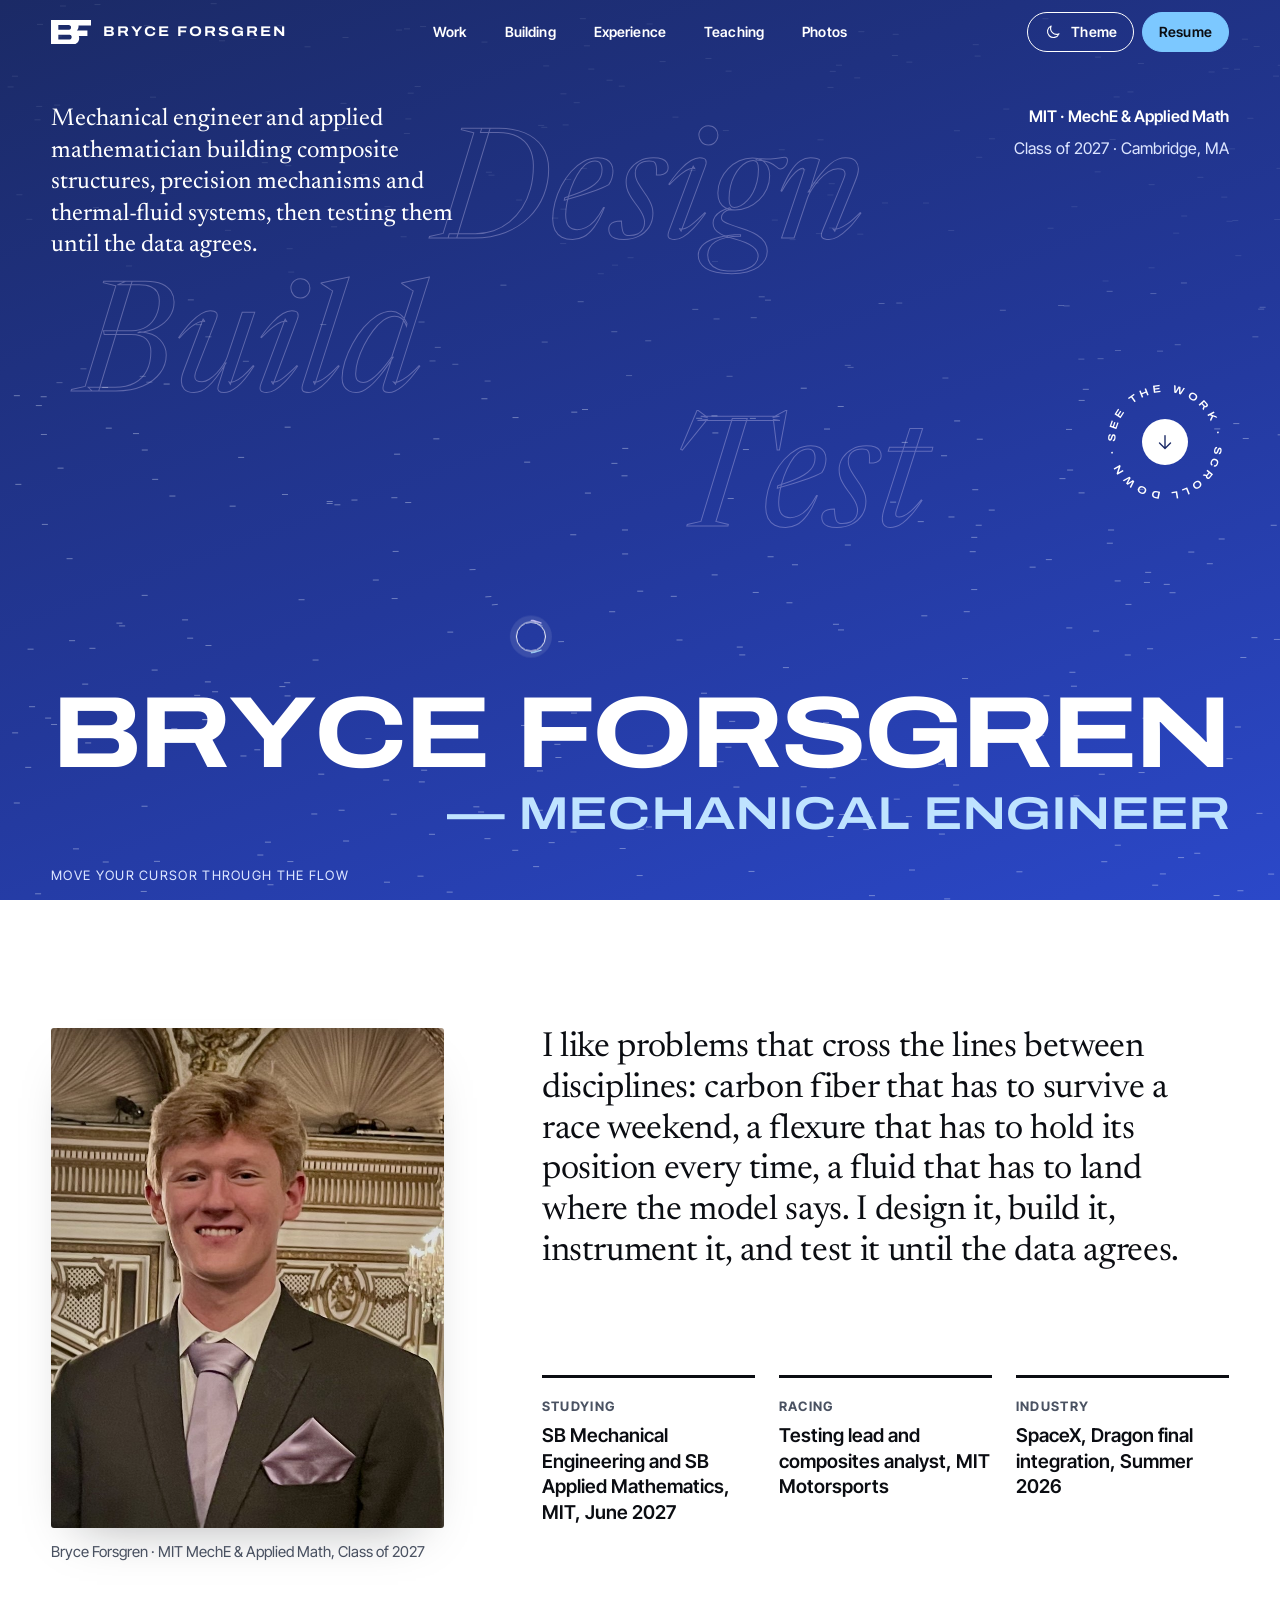
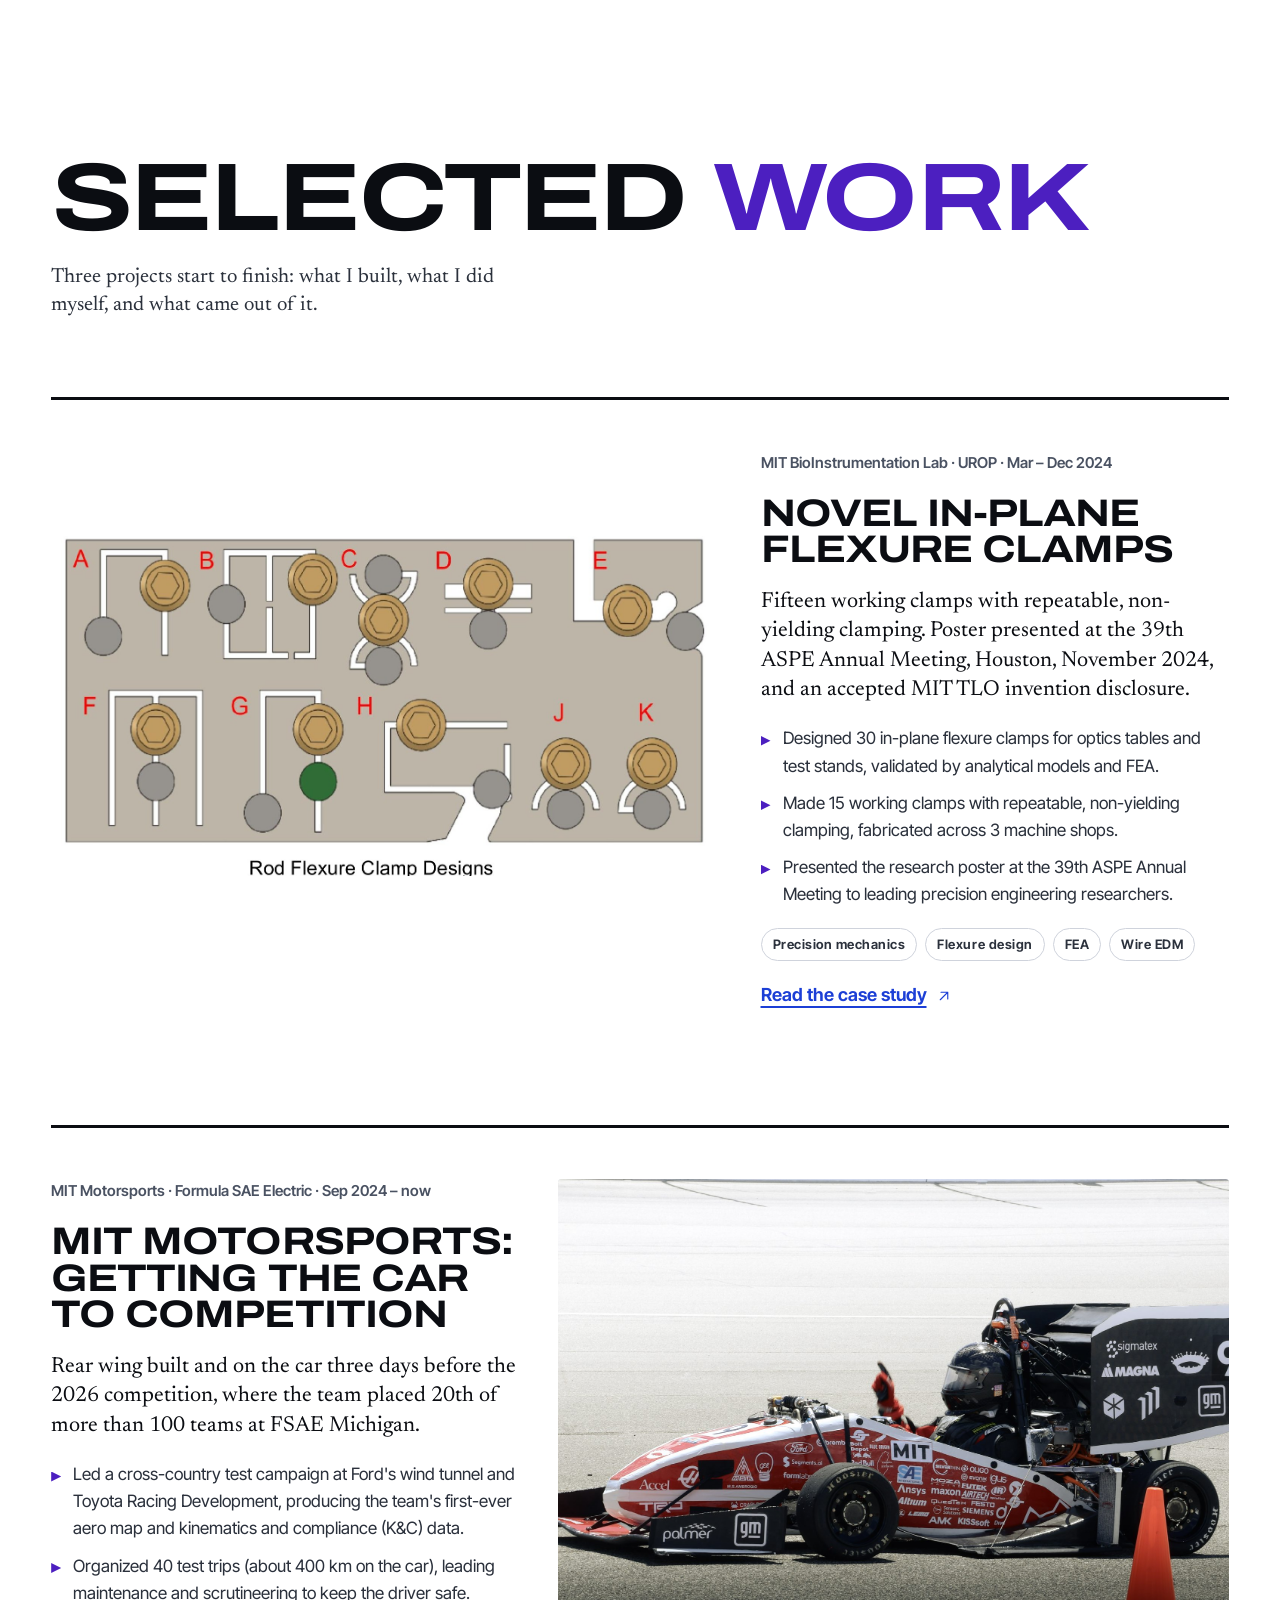
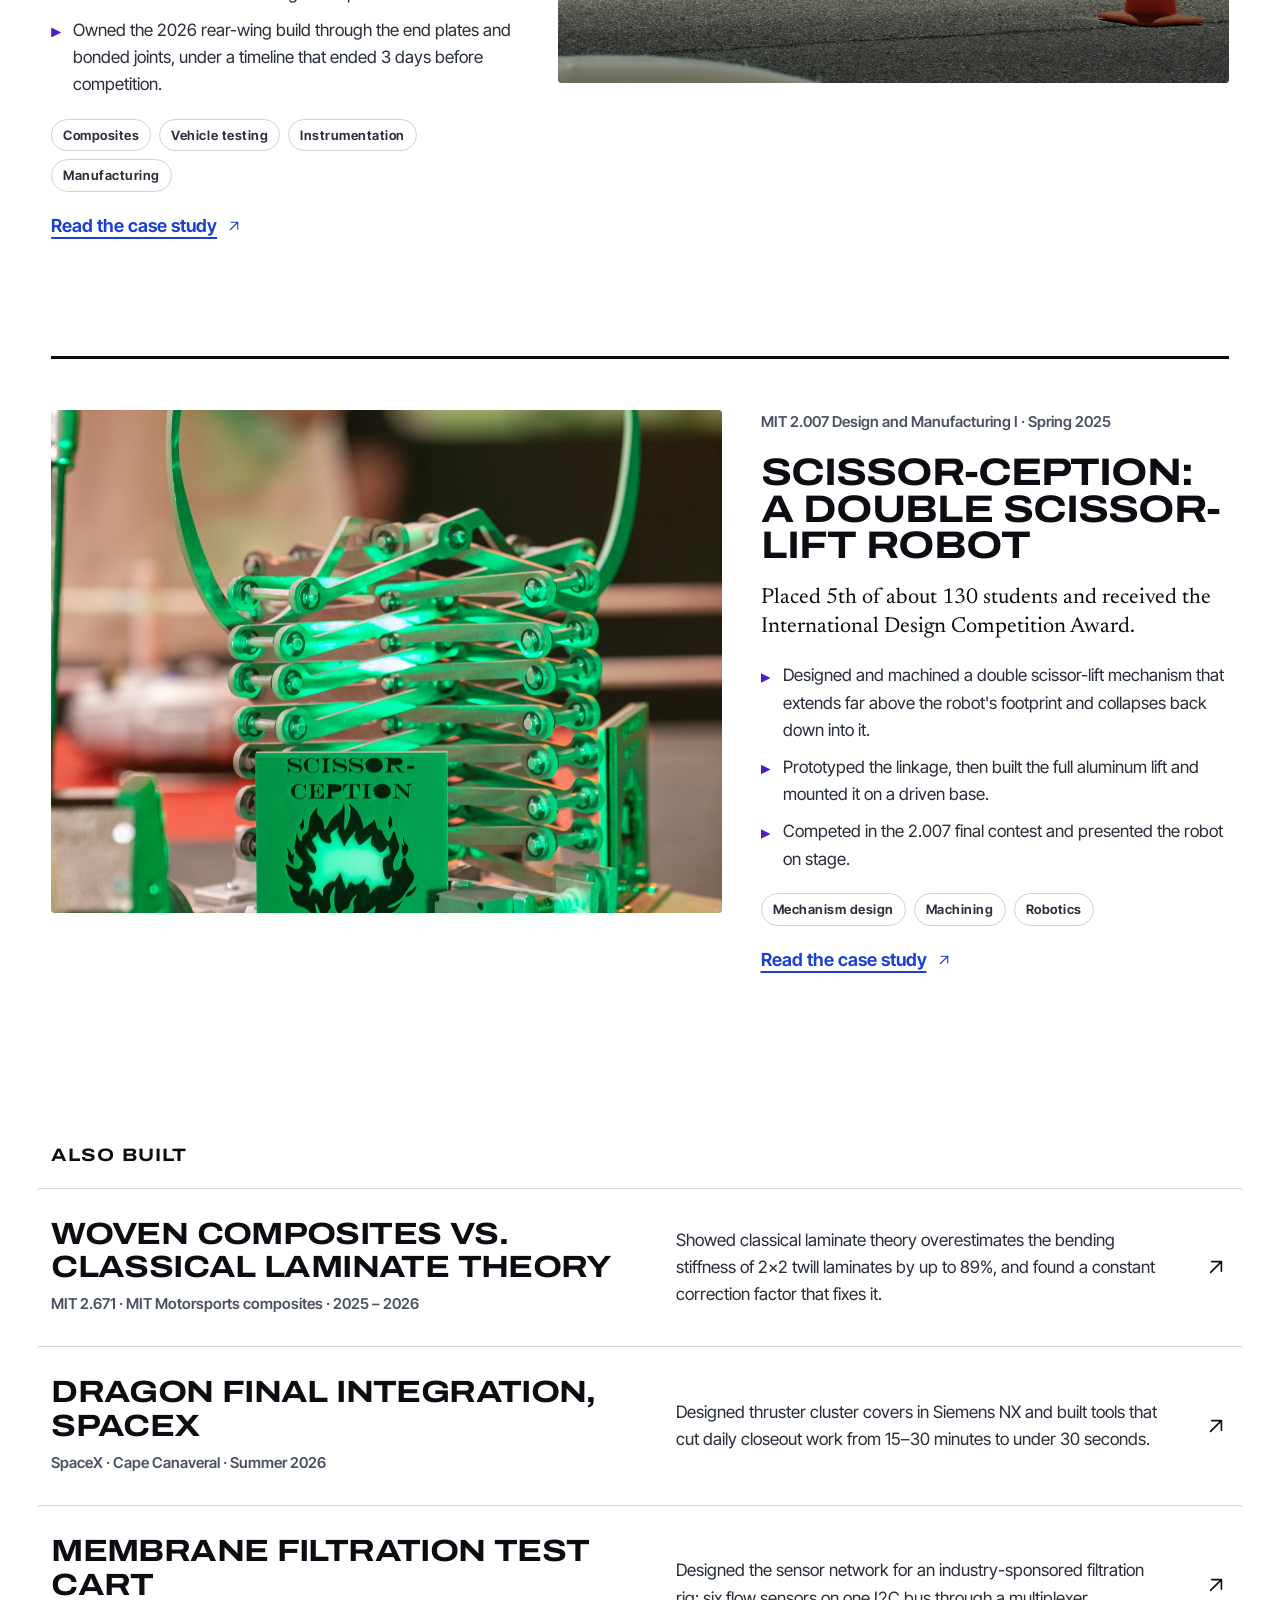
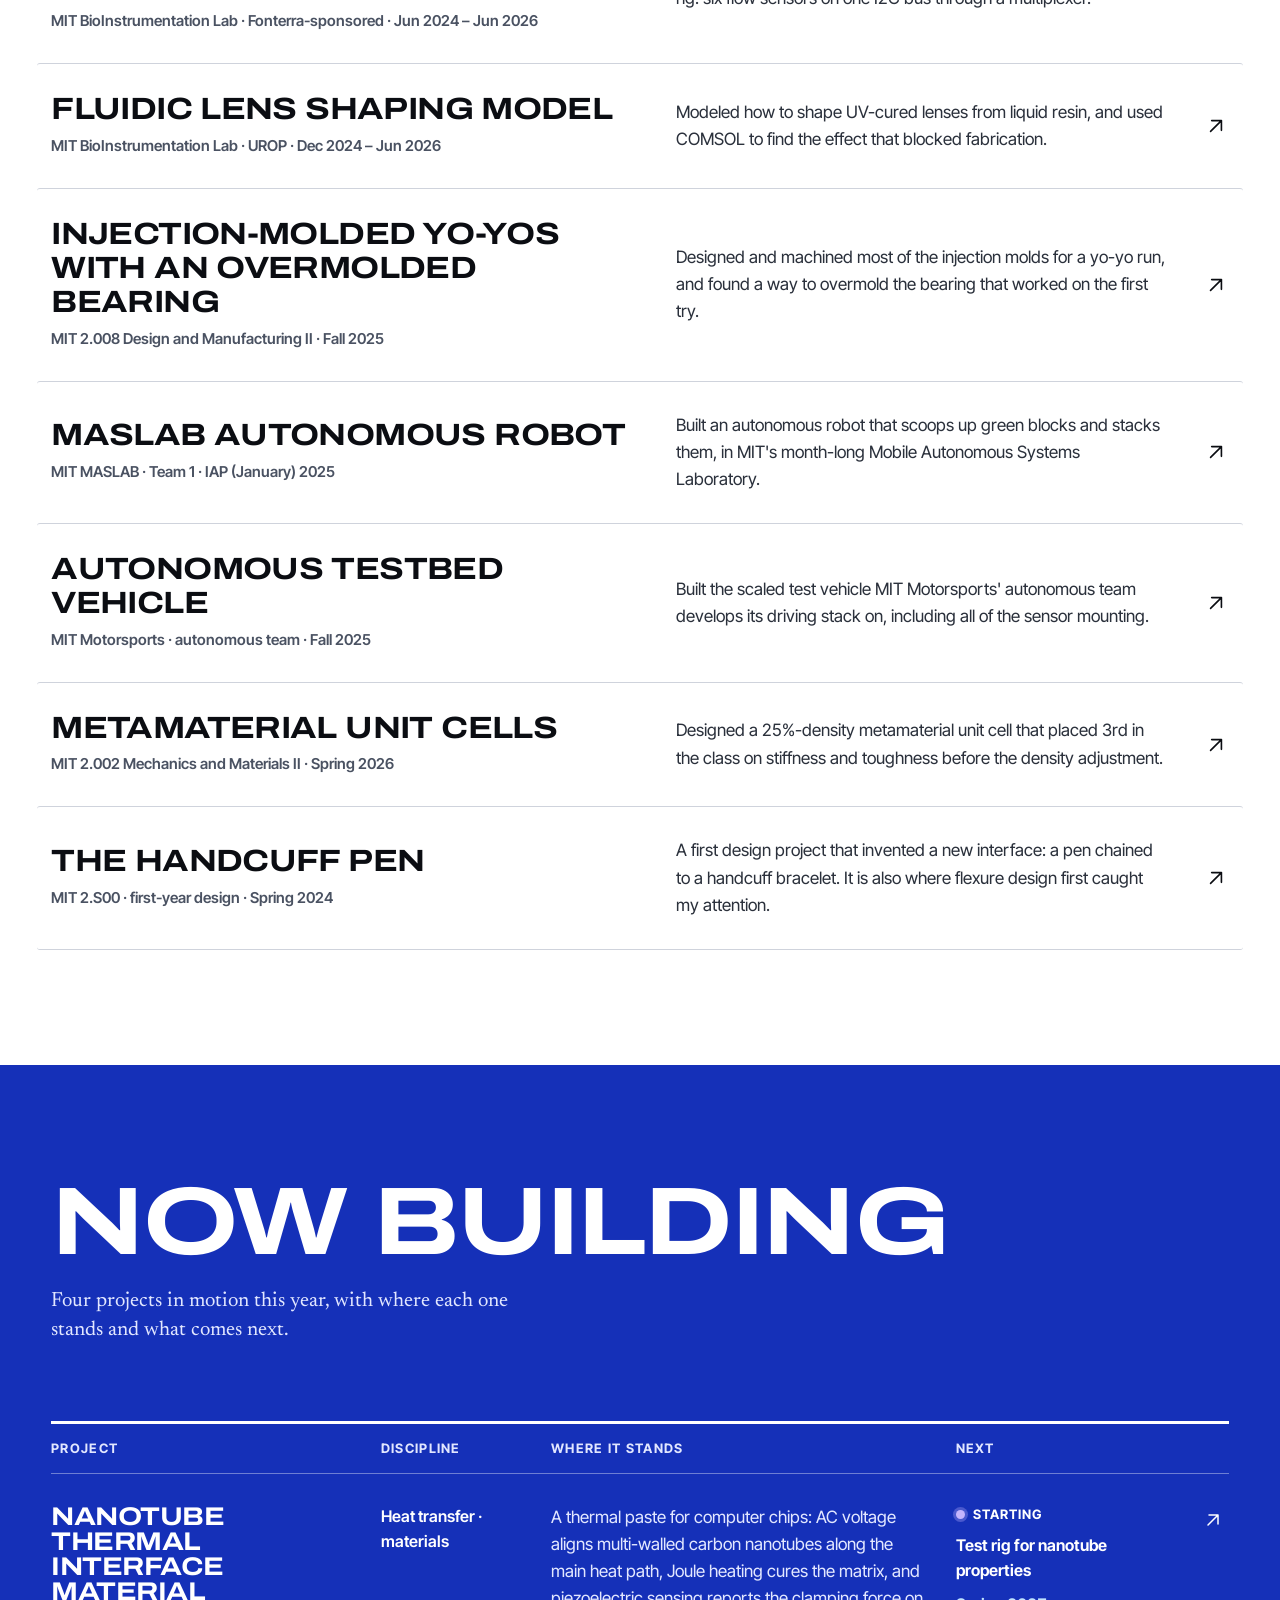
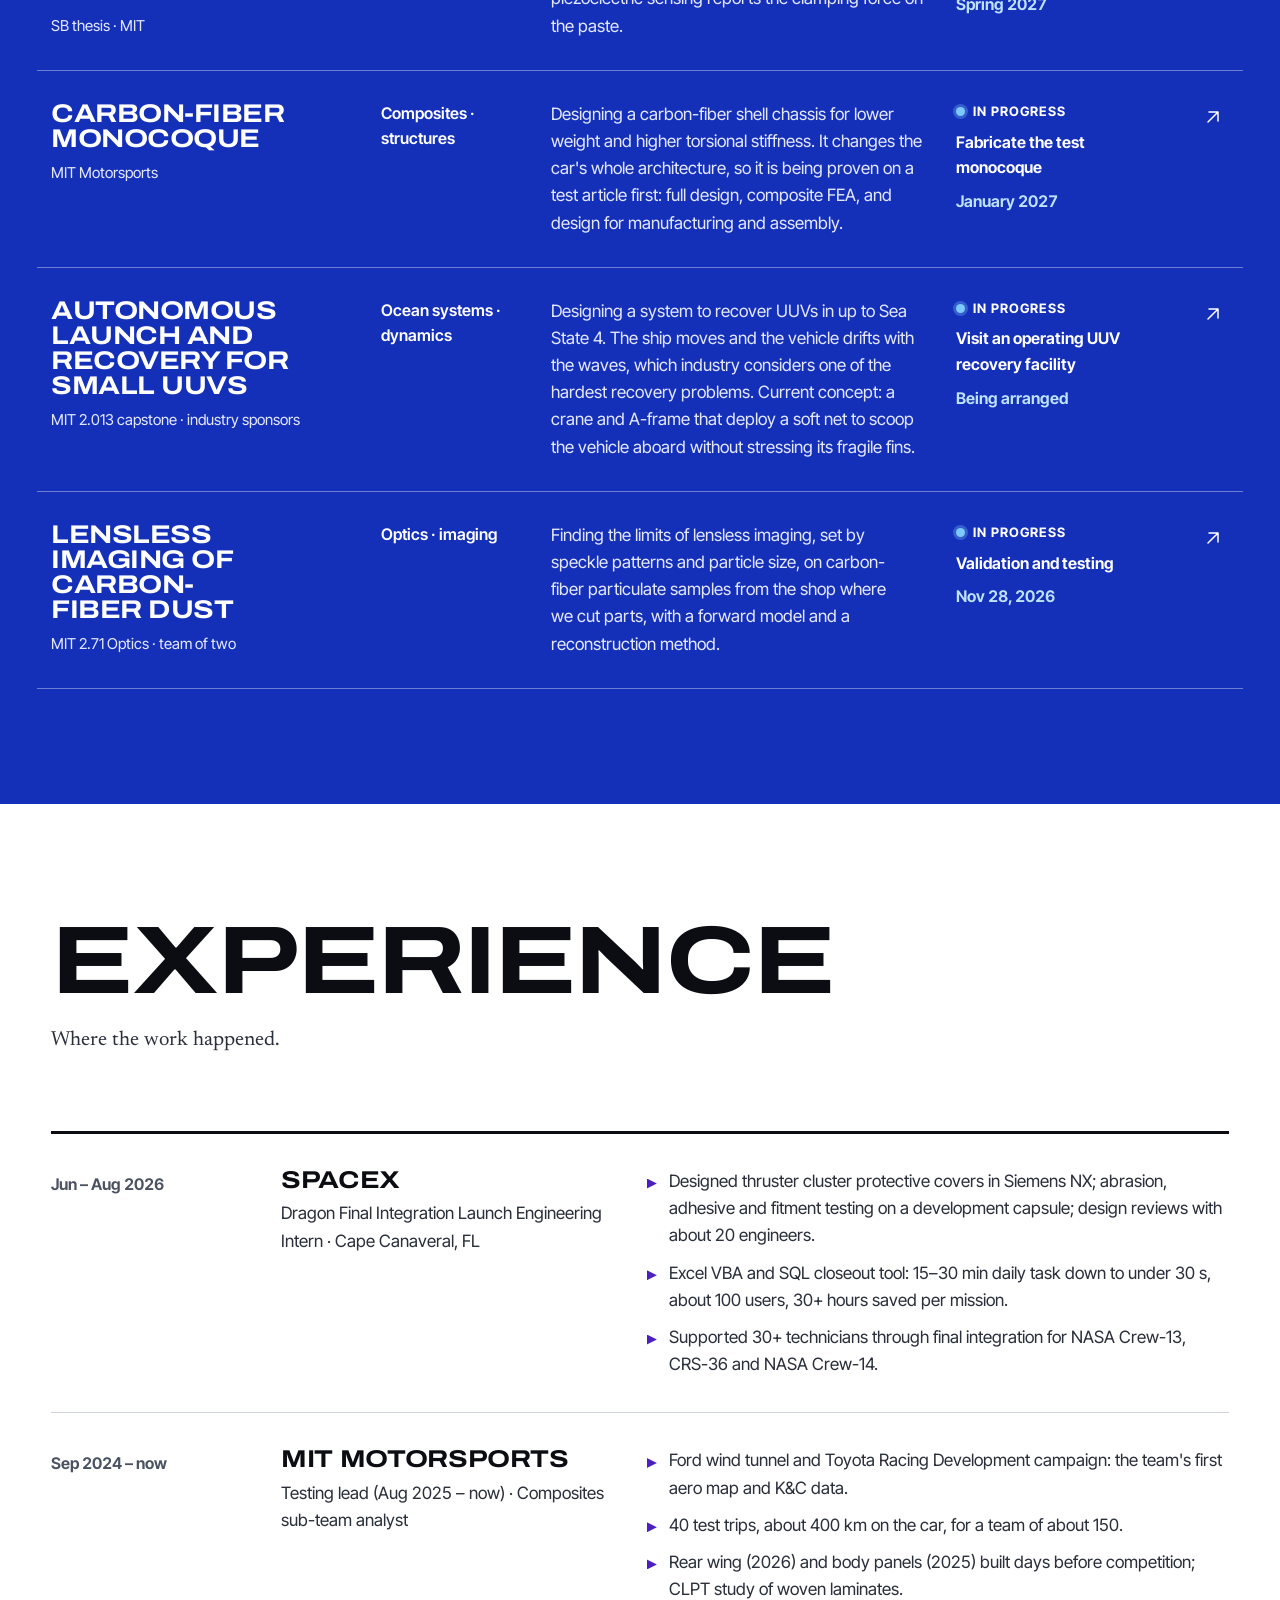
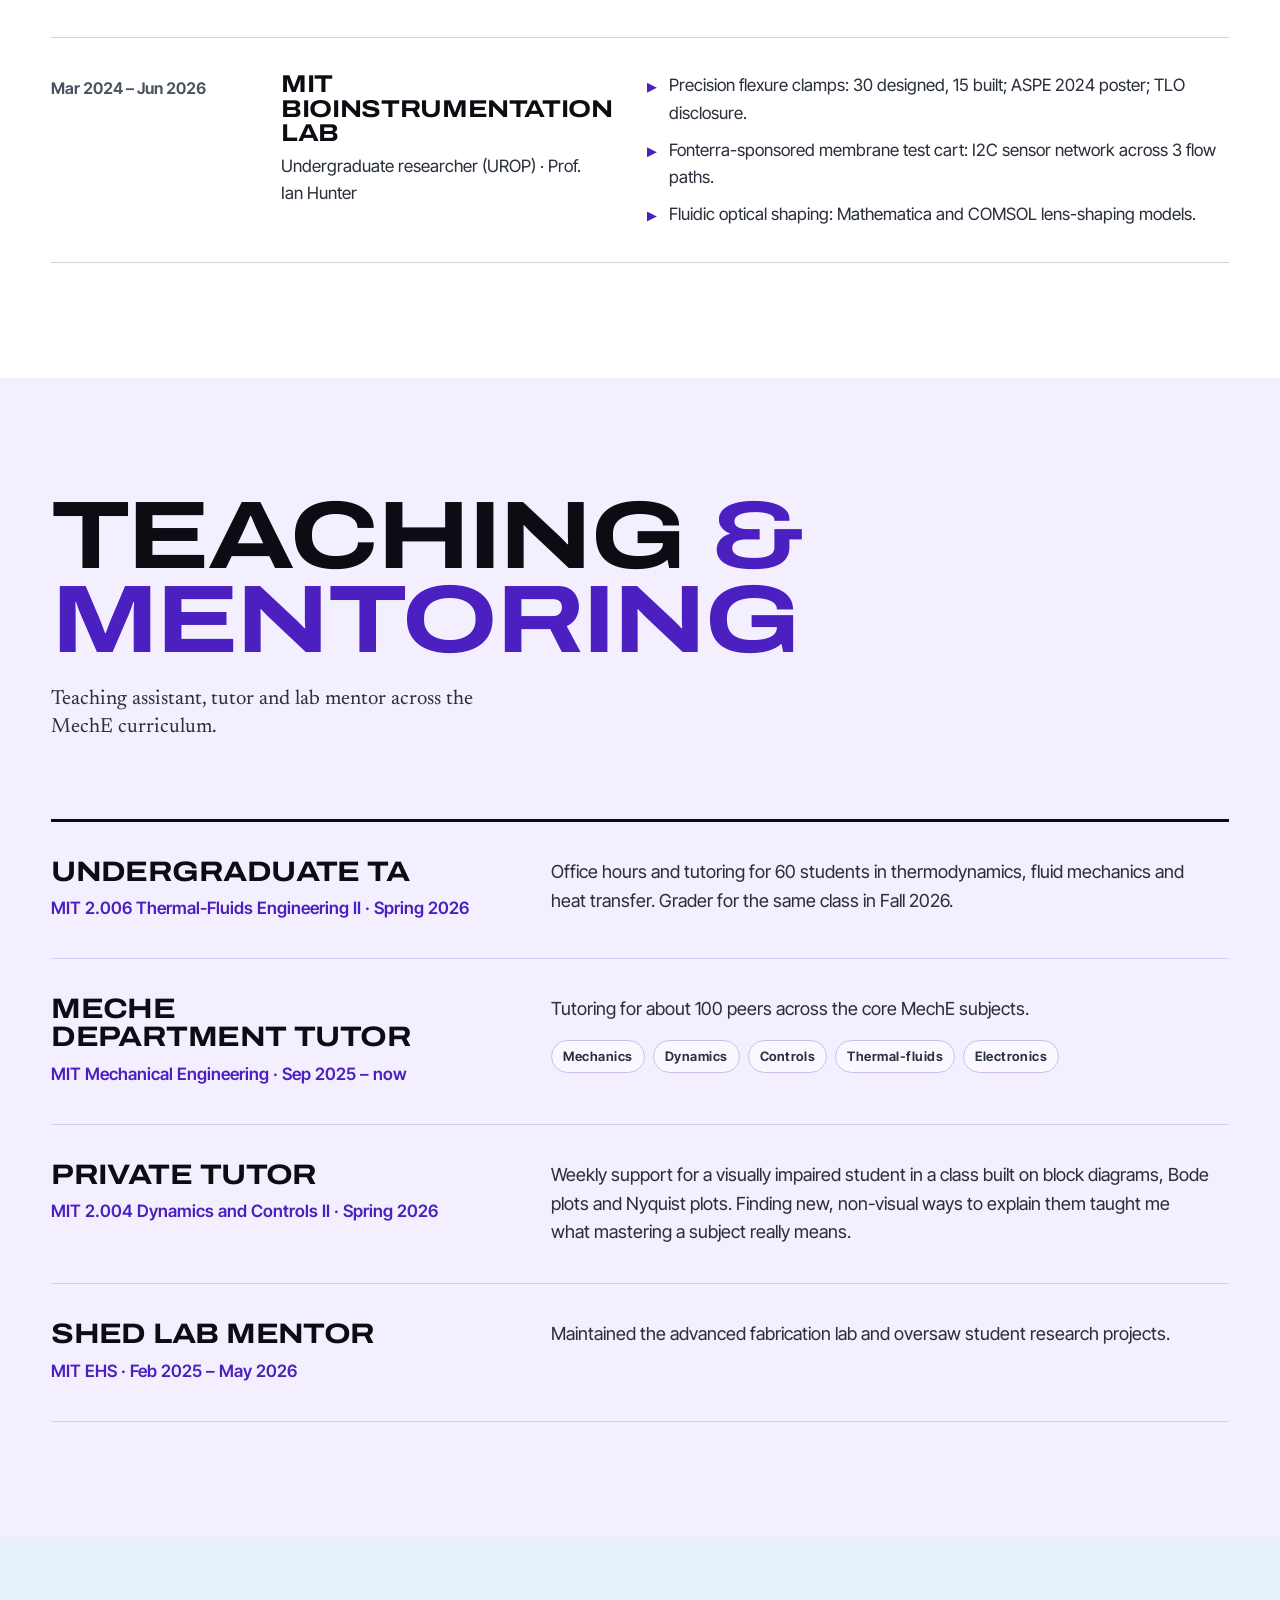
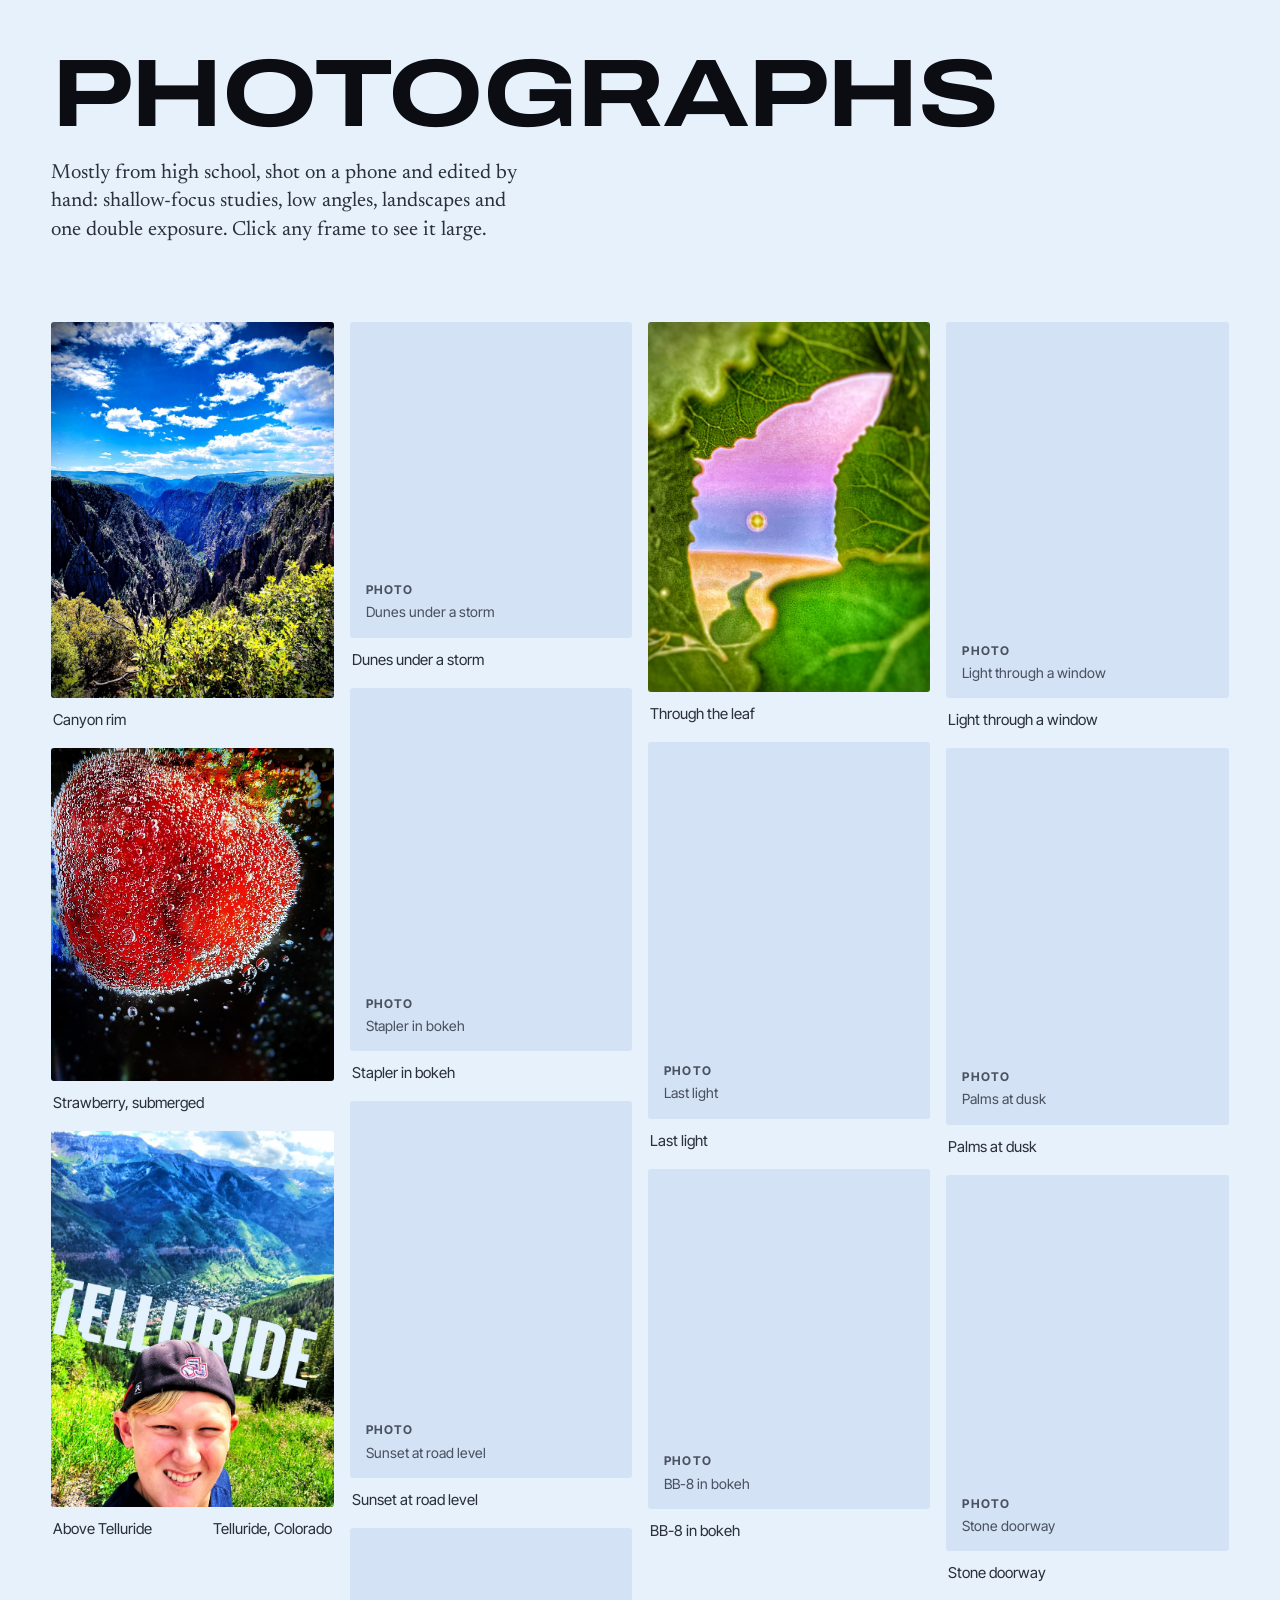
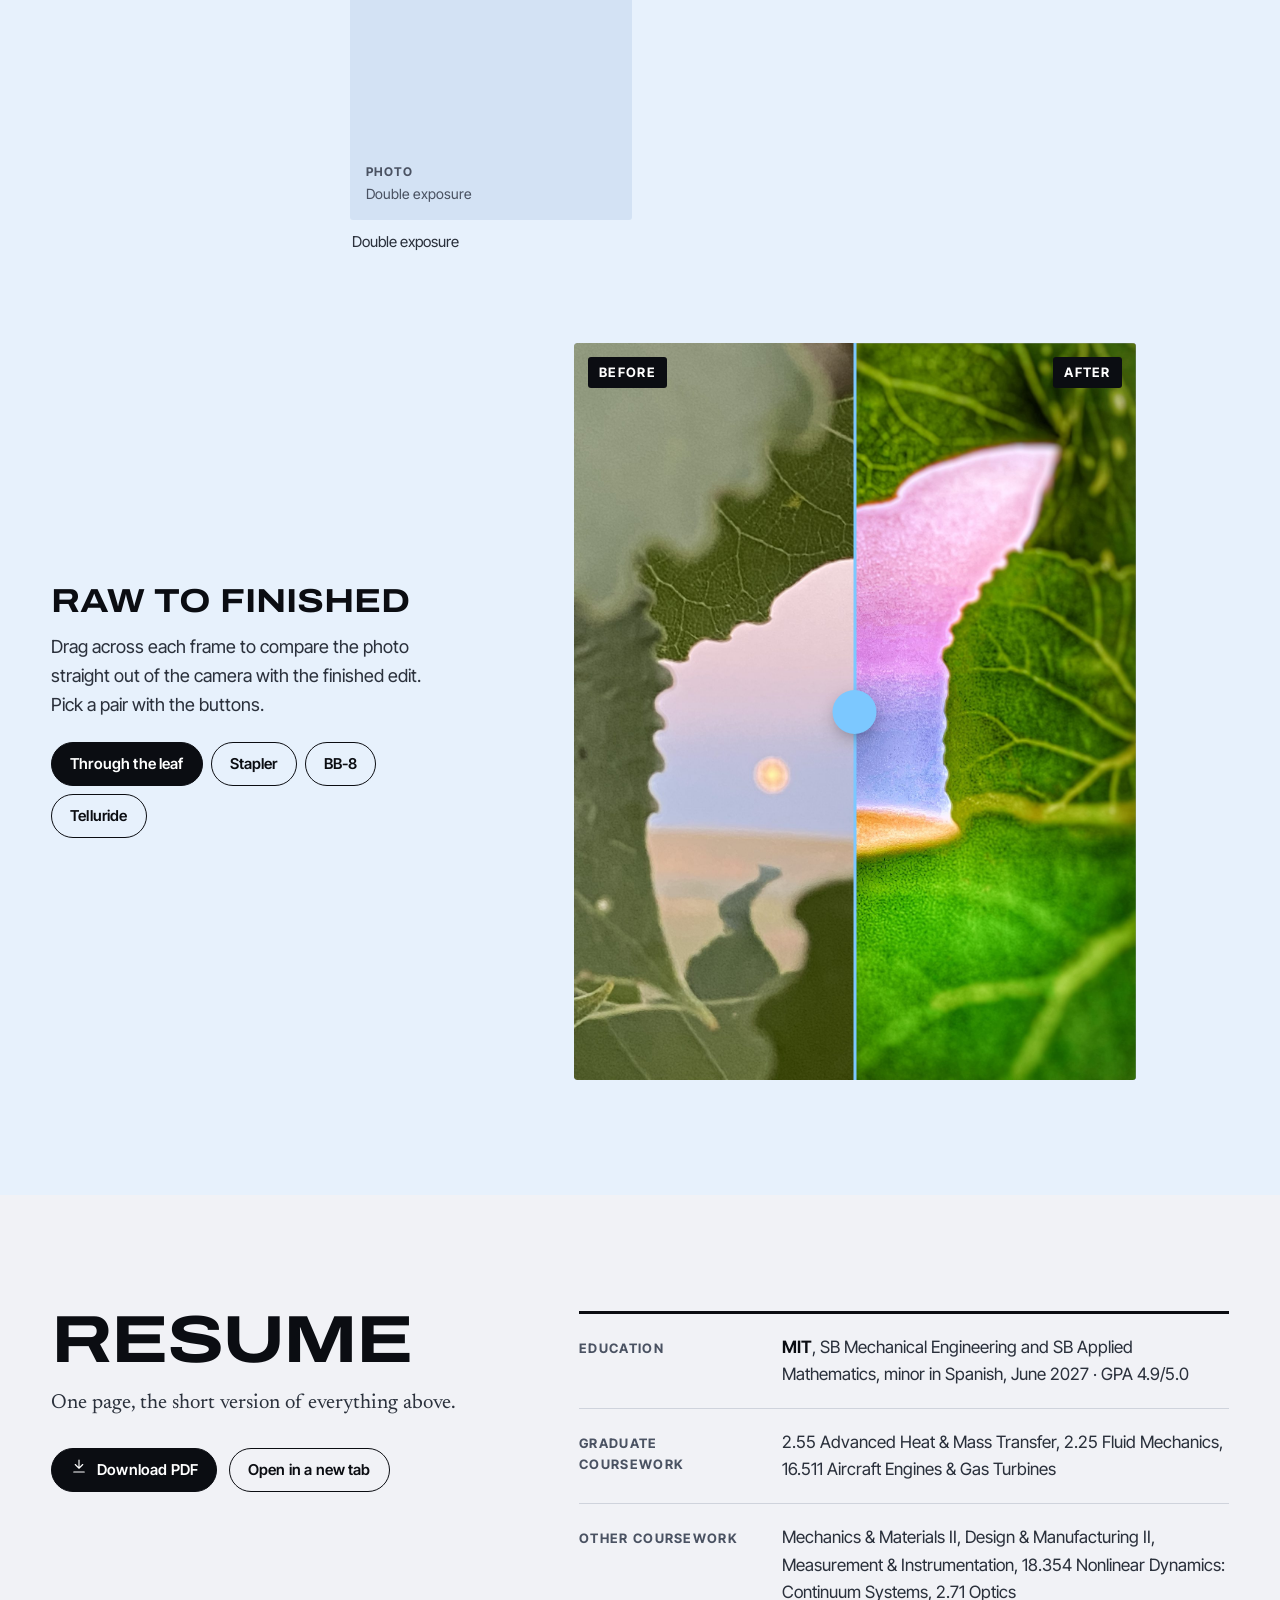
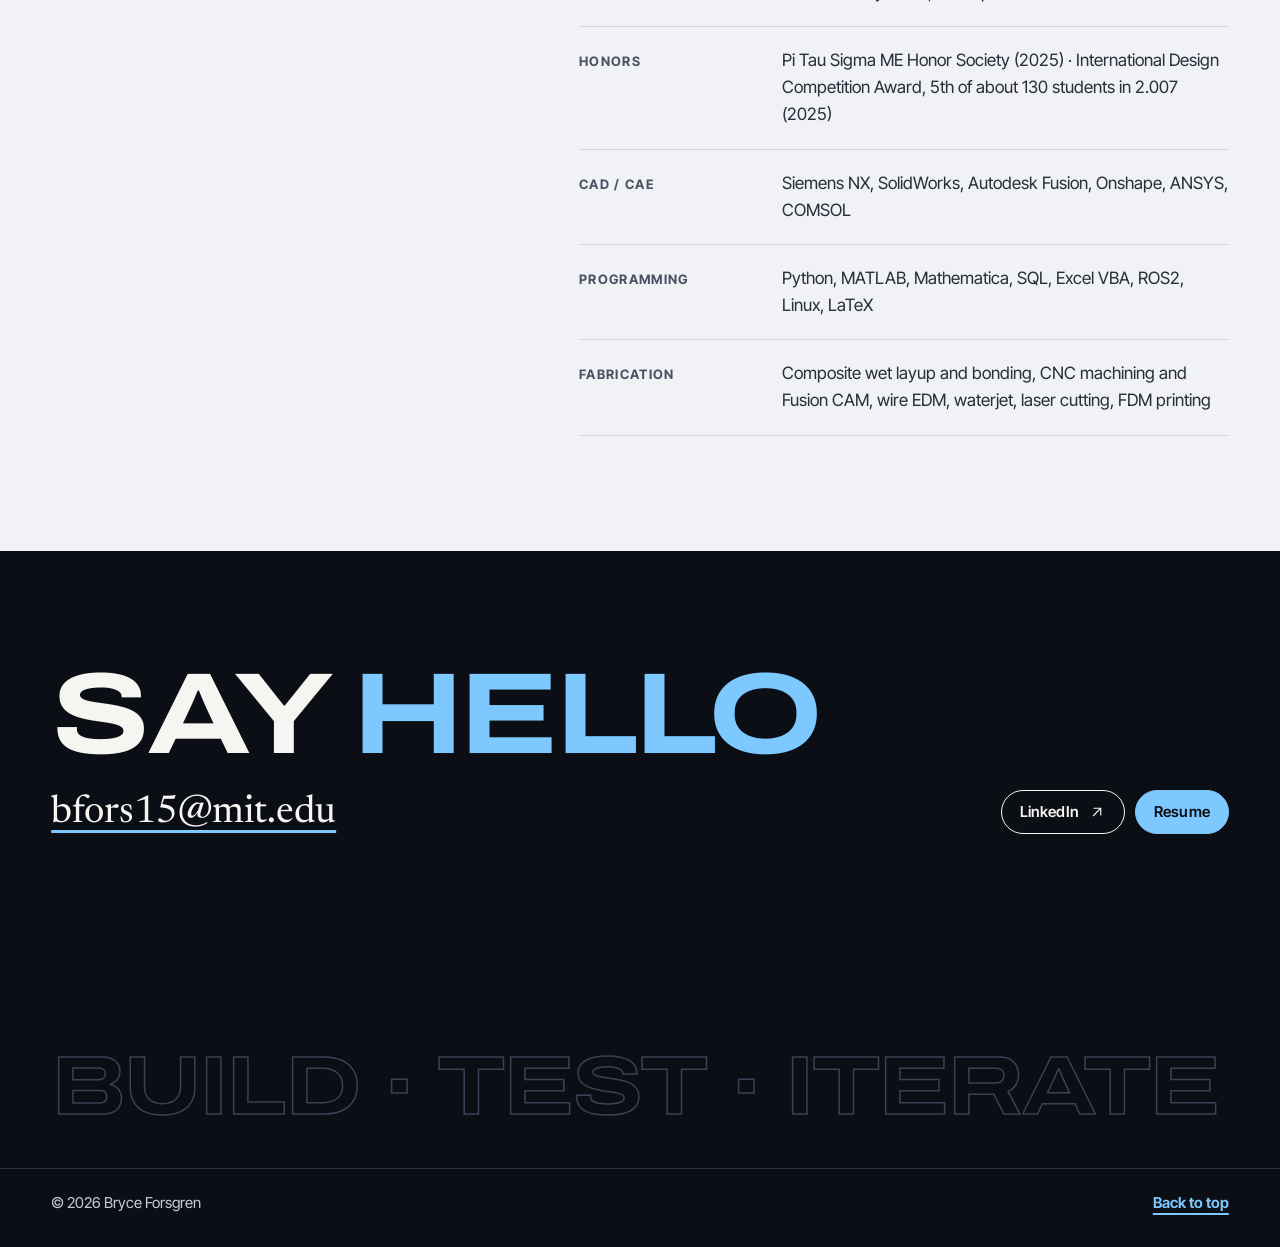
==== commit 55fe42b4: "Add photography: 13 photos and 4 before/after edit comparisons All photo files re-encoded with EXIF," ====
--- a/index.html
+++ b/index.html
@@ -171,7 +171,7 @@
       <div class="container">
         <div class="section-head reveal">
           <h2 id="photos-title">Photographs</h2>
-          <p>Mostly from before college: shallow focus, strong perspective, buildings and landscapes. Click any frame to see it large.</p>
+          <p>Mostly from high school, shot on a phone and edited by hand: shallow-focus studies, low angles, landscapes and one double exposure. Click any frame to see it large.</p>
         </div>
         <div class="photos-grid" data-photos></div>
         <div class="before-after reveal" data-edit></div>
--- a/css/site.css
+++ b/css/site.css
@@ -552,3 +552,19 @@
 .ph.fit-contain { background: #fff; }
 .ph.fit-contain img { object-fit: contain; padding: 10px; background: #fff; }
 .ph.fit-contain .ph-label { display: none; }
+
+/* Videos inside image slots */
+.ph video { position: absolute; inset: 0; width: 100%; height: 100%; object-fit: cover; background: #000; }
+.ph.fit-contain video { object-fit: contain; }
+.vid-badge { position: absolute; top: 12px; left: 12px; z-index: 2; padding: 4px 10px; border-radius: 999px; background: rgb(11 13 18 / .72); color: #fff; font-size: .75rem; font-weight: 700; letter-spacing: .08em; text-transform: uppercase; pointer-events: none; }
+.figs figure .ph.has-video { aspect-ratio: 3 / 4; }
+
+/* ---- Photography: multi-pair before/after -------------------------
+   Portrait pairs: the slider keeps each pair's own shape and never
+   gets taller than the screen. */
+.ba-wrap { display: flex; justify-content: center; }
+.ba { aspect-ratio: .75; width: min(100%, calc(78vh * .8)); }
+.ba .ph img { width: 100%; height: 100%; object-fit: cover; }
+.ba-tabs { display: flex; flex-wrap: wrap; gap: 8px; margin-top: 22px; }
+.ba-tabs .pill[aria-pressed="true"] { background: var(--ink); border-color: var(--ink); color: var(--paper); }
+.photo figcaption span:last-child { color: var(--ink-2); }
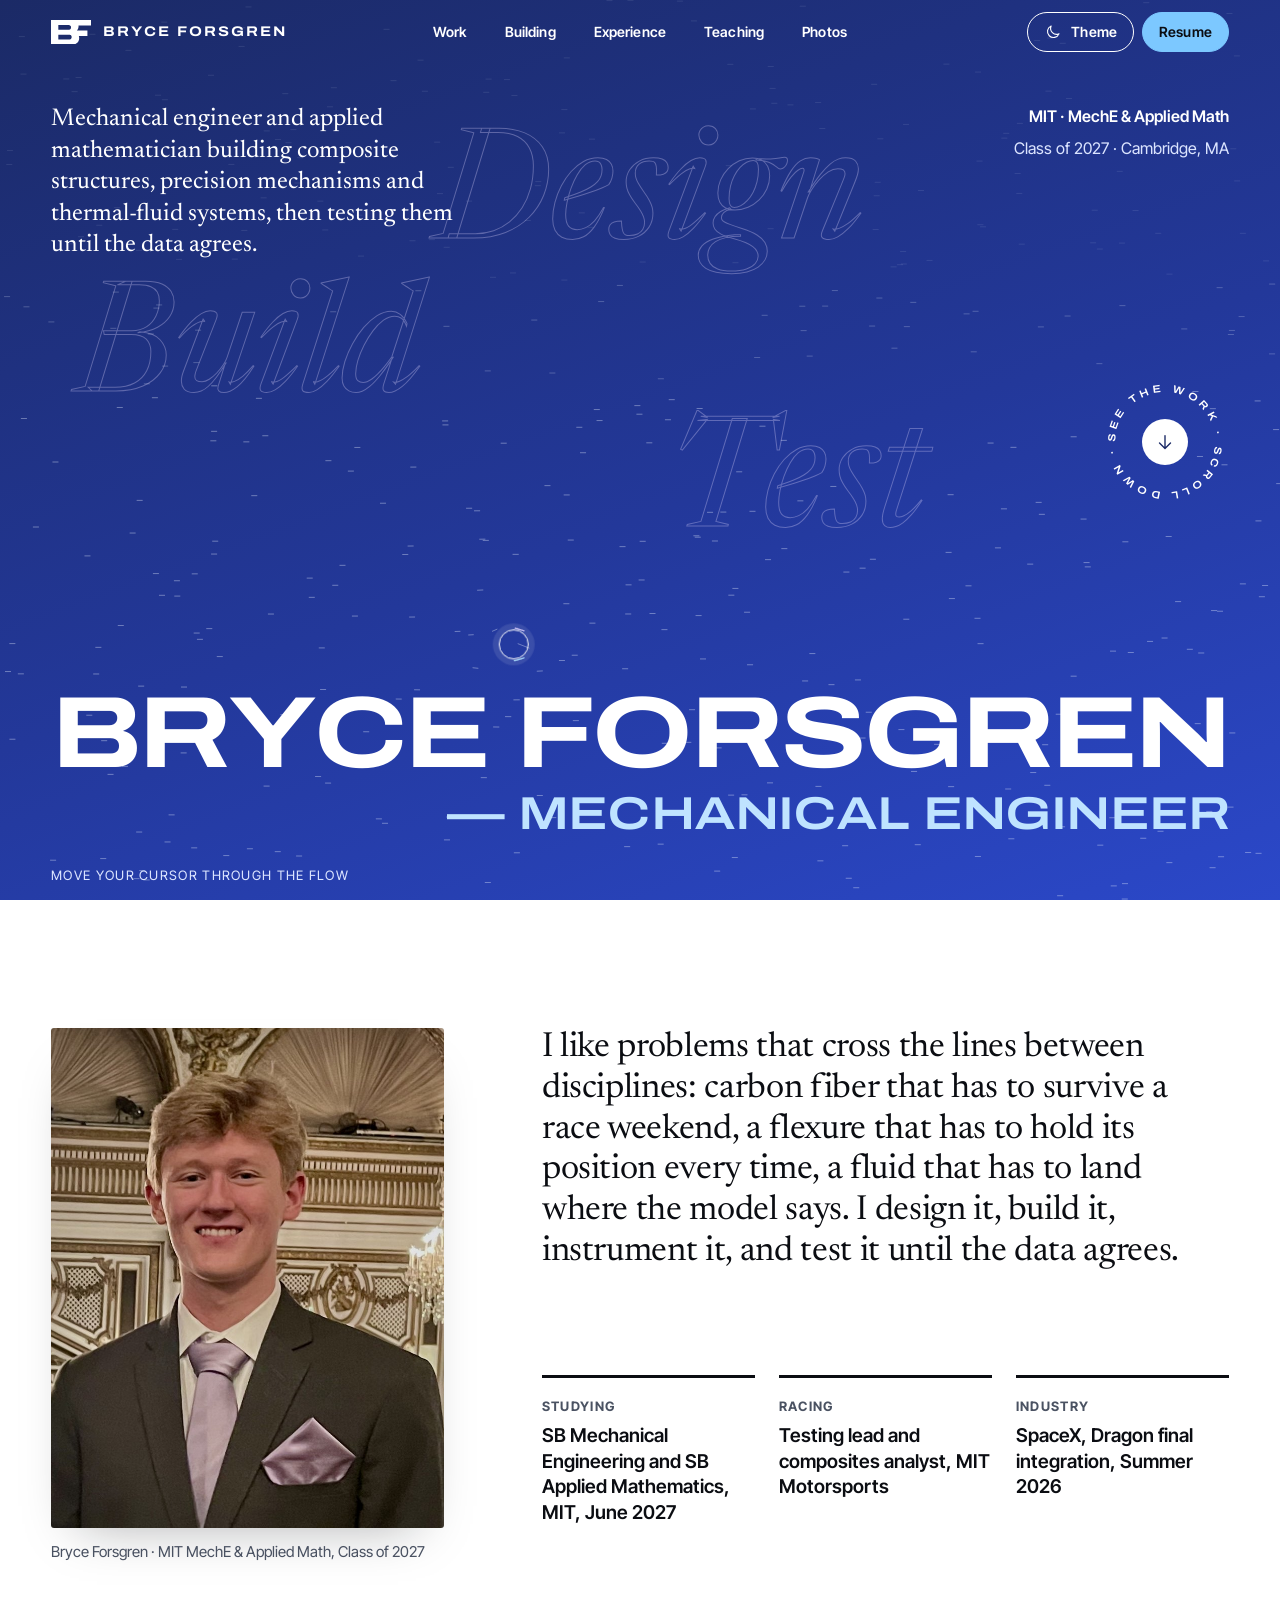
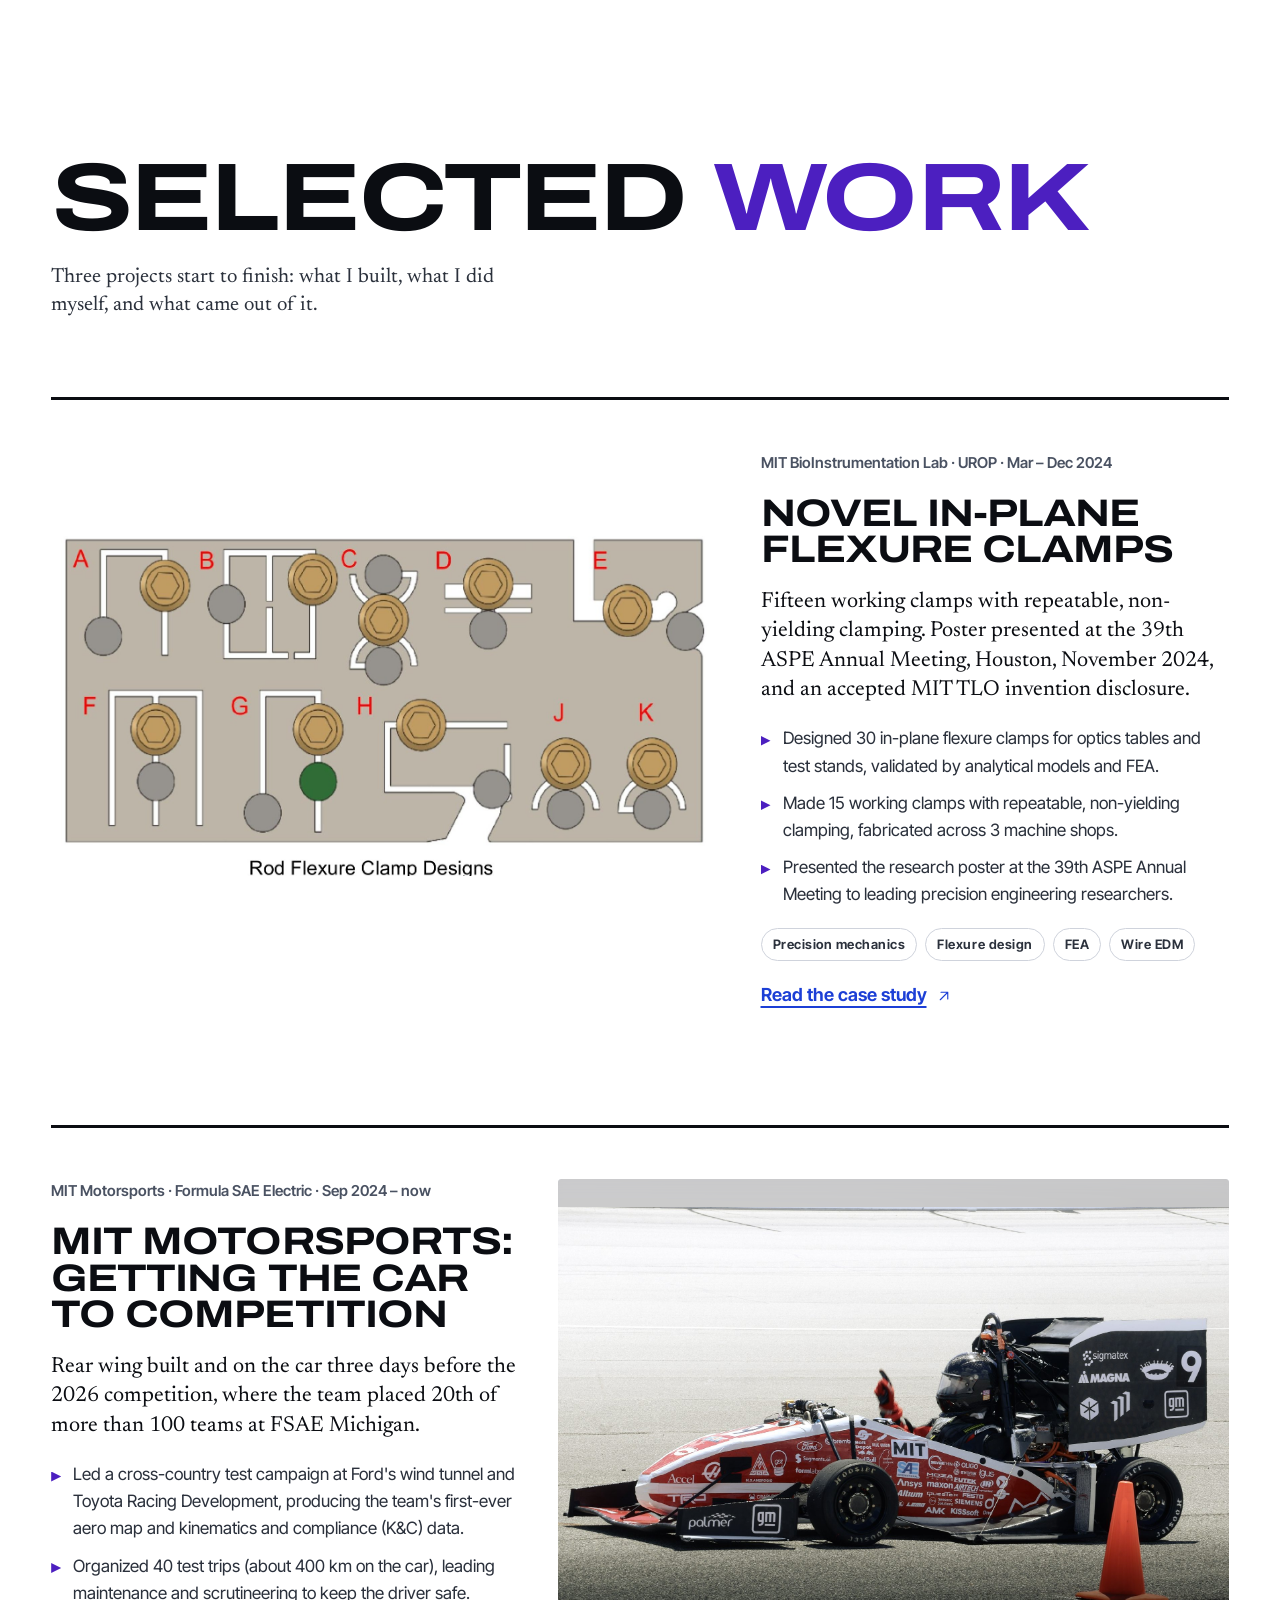
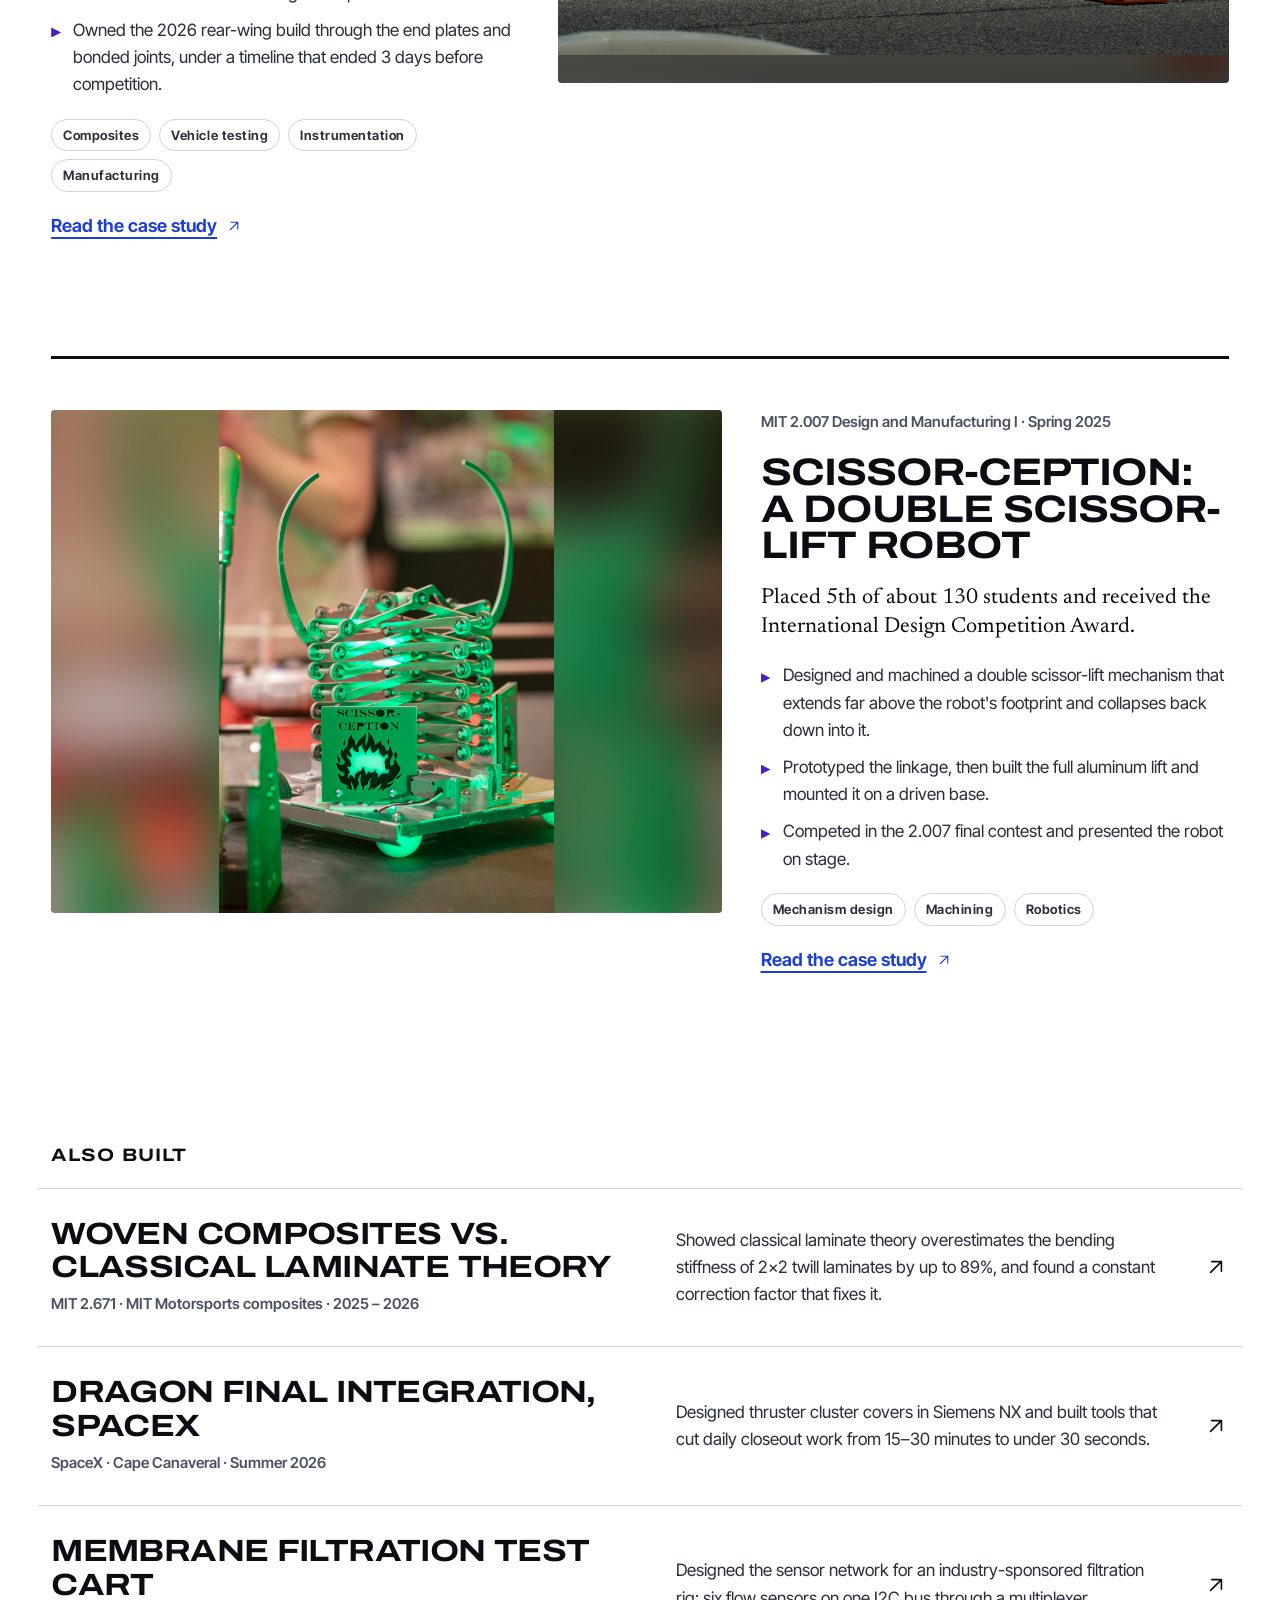
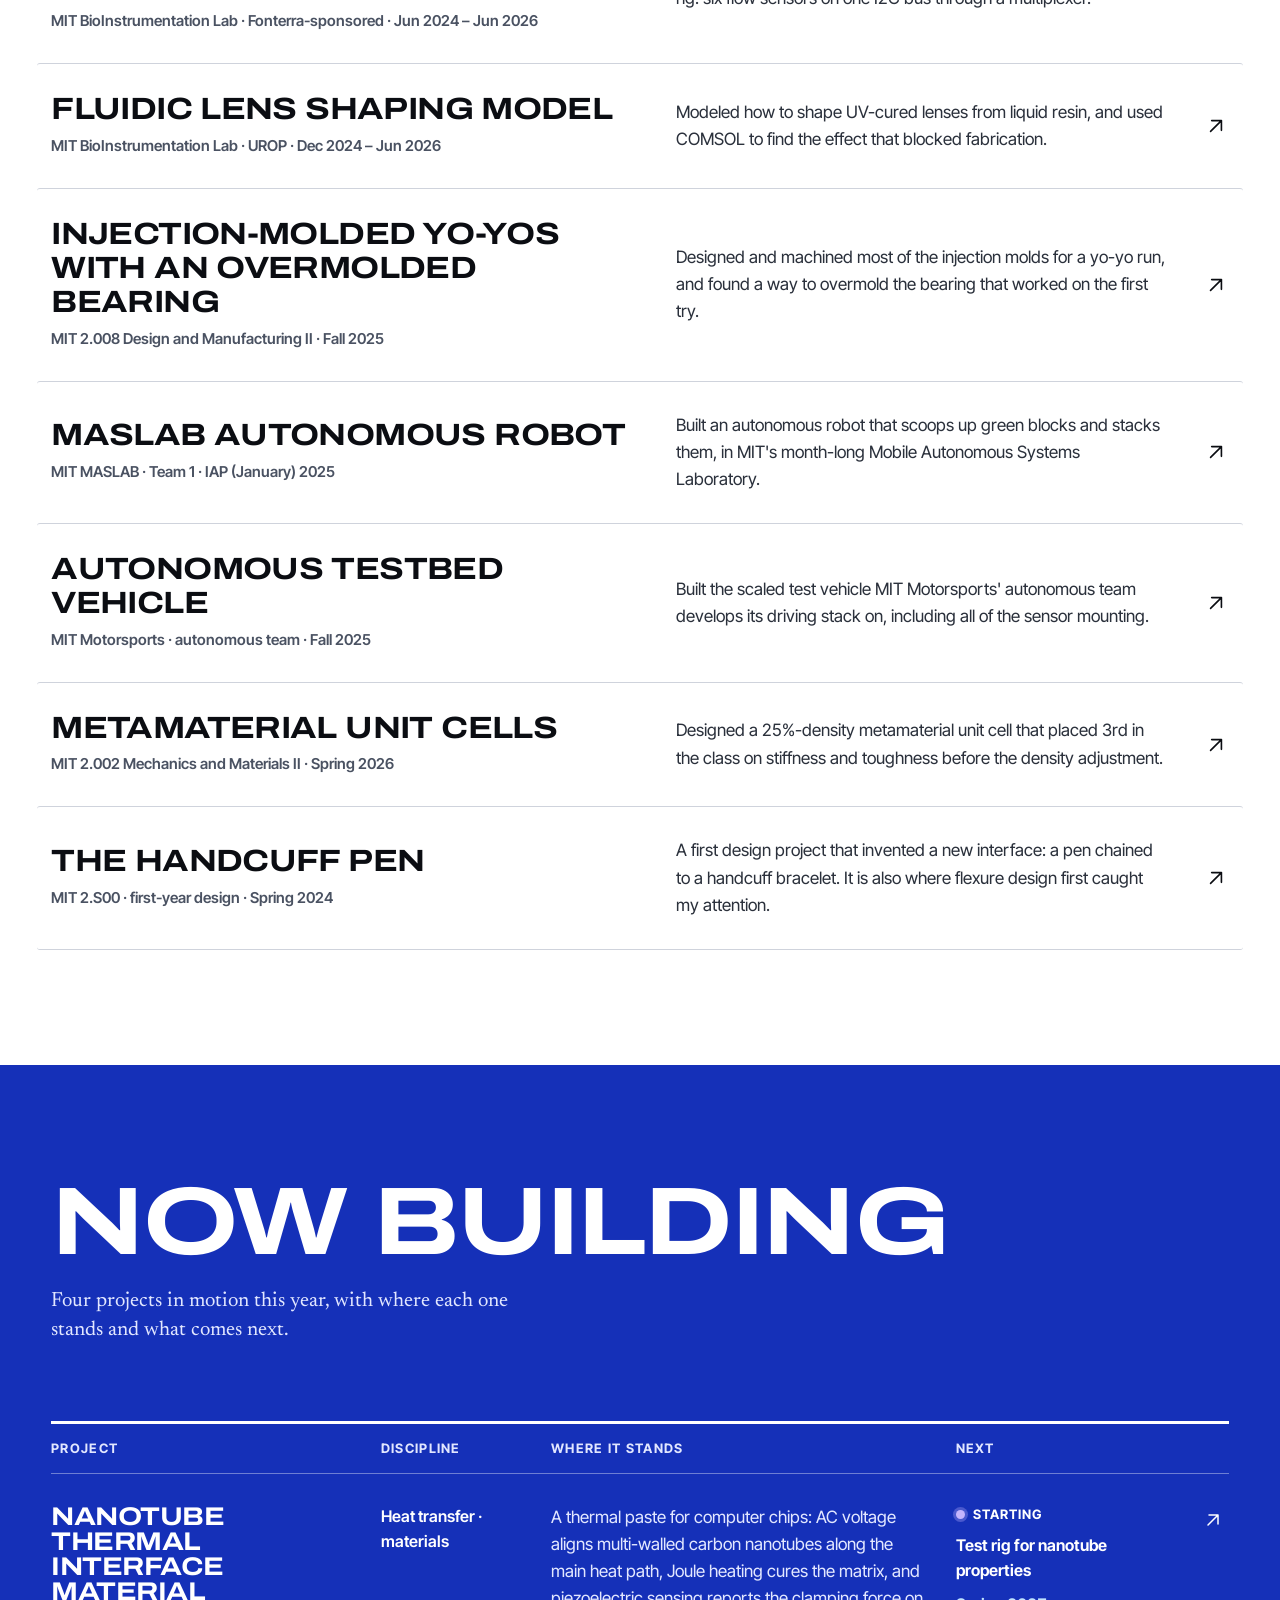
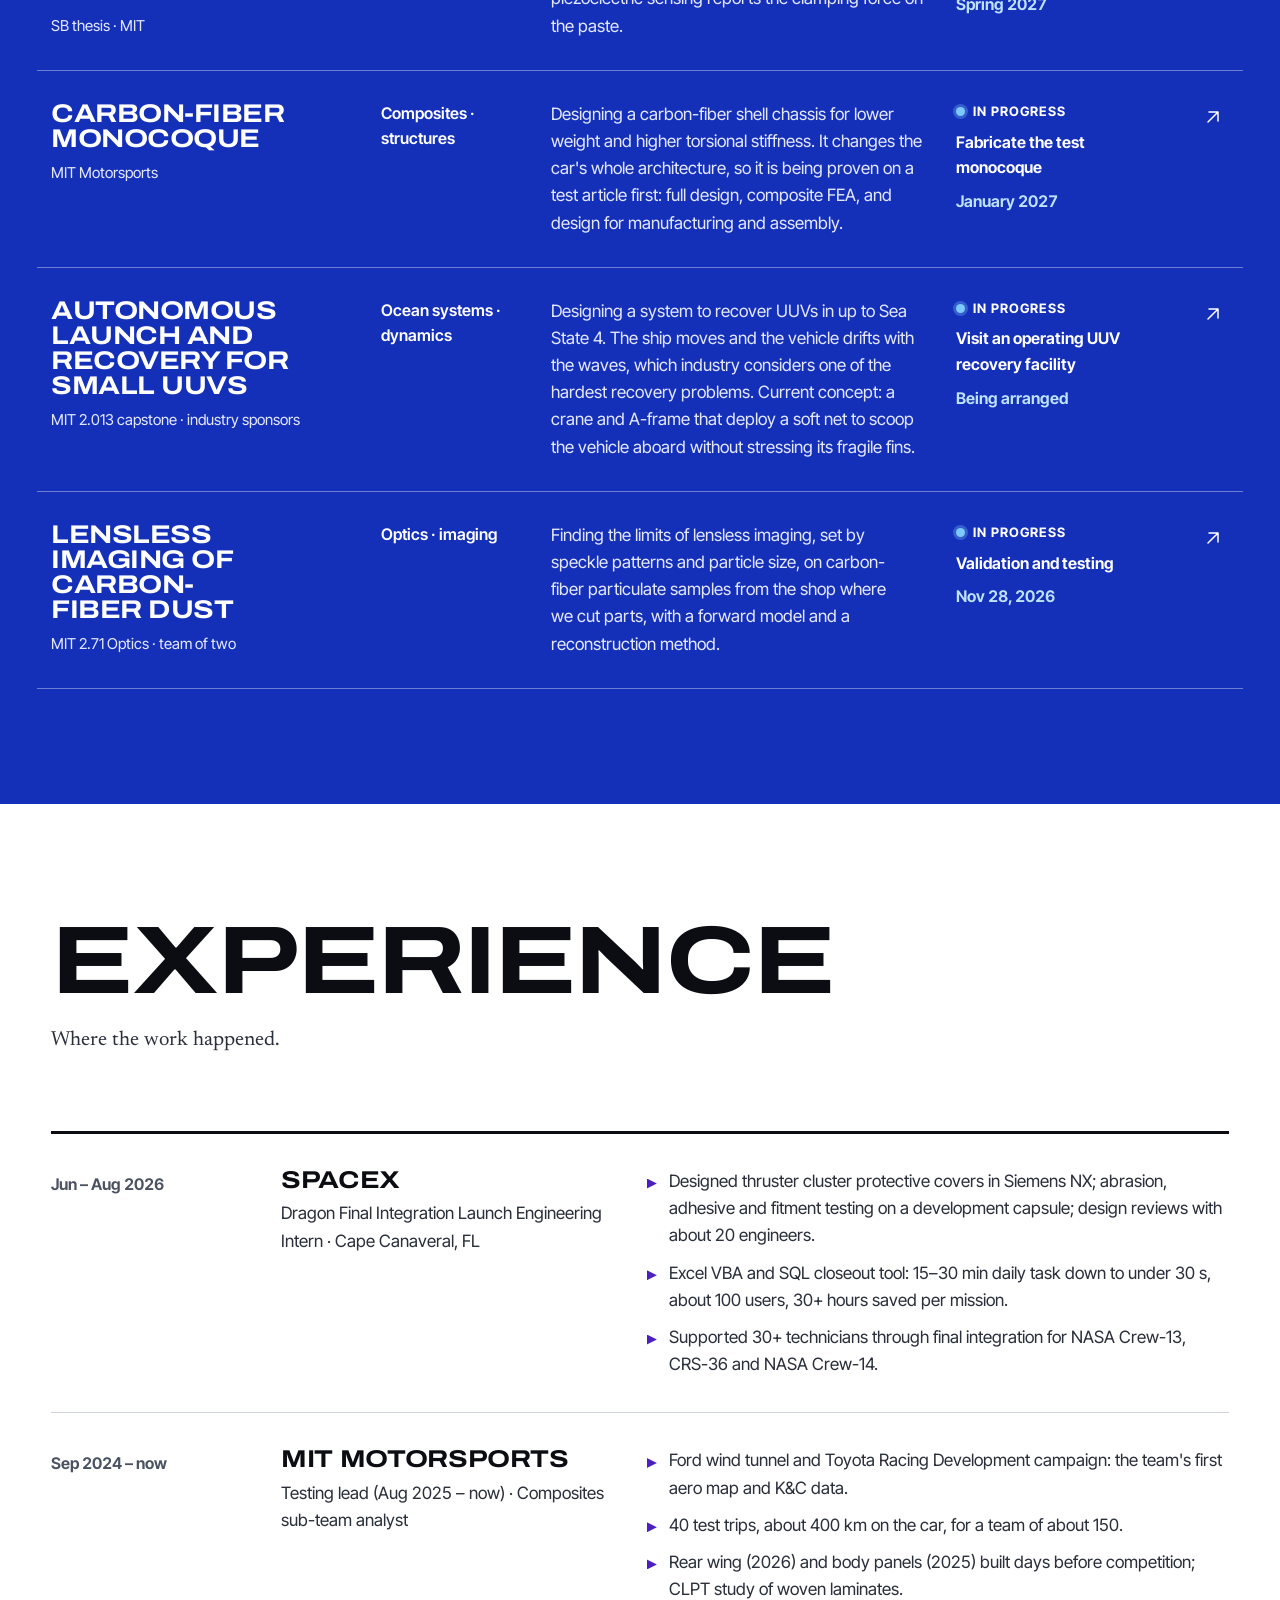
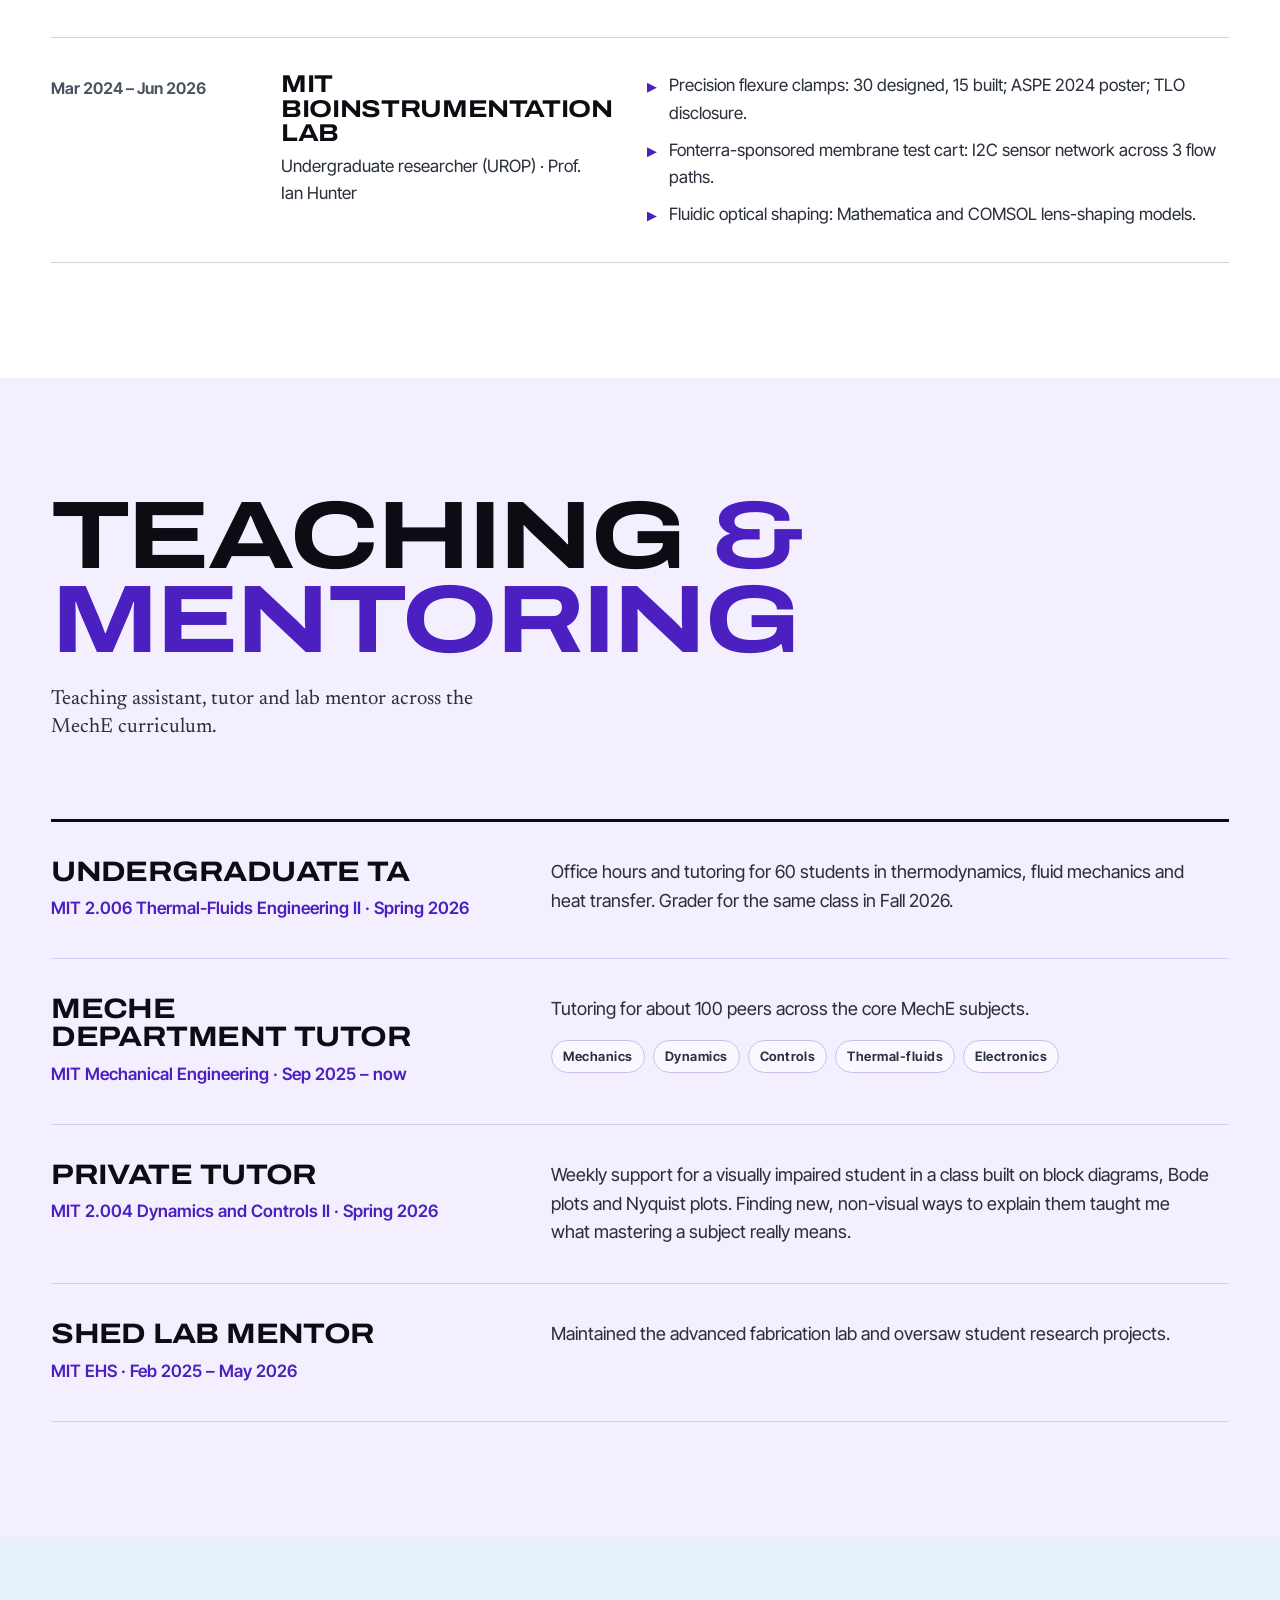
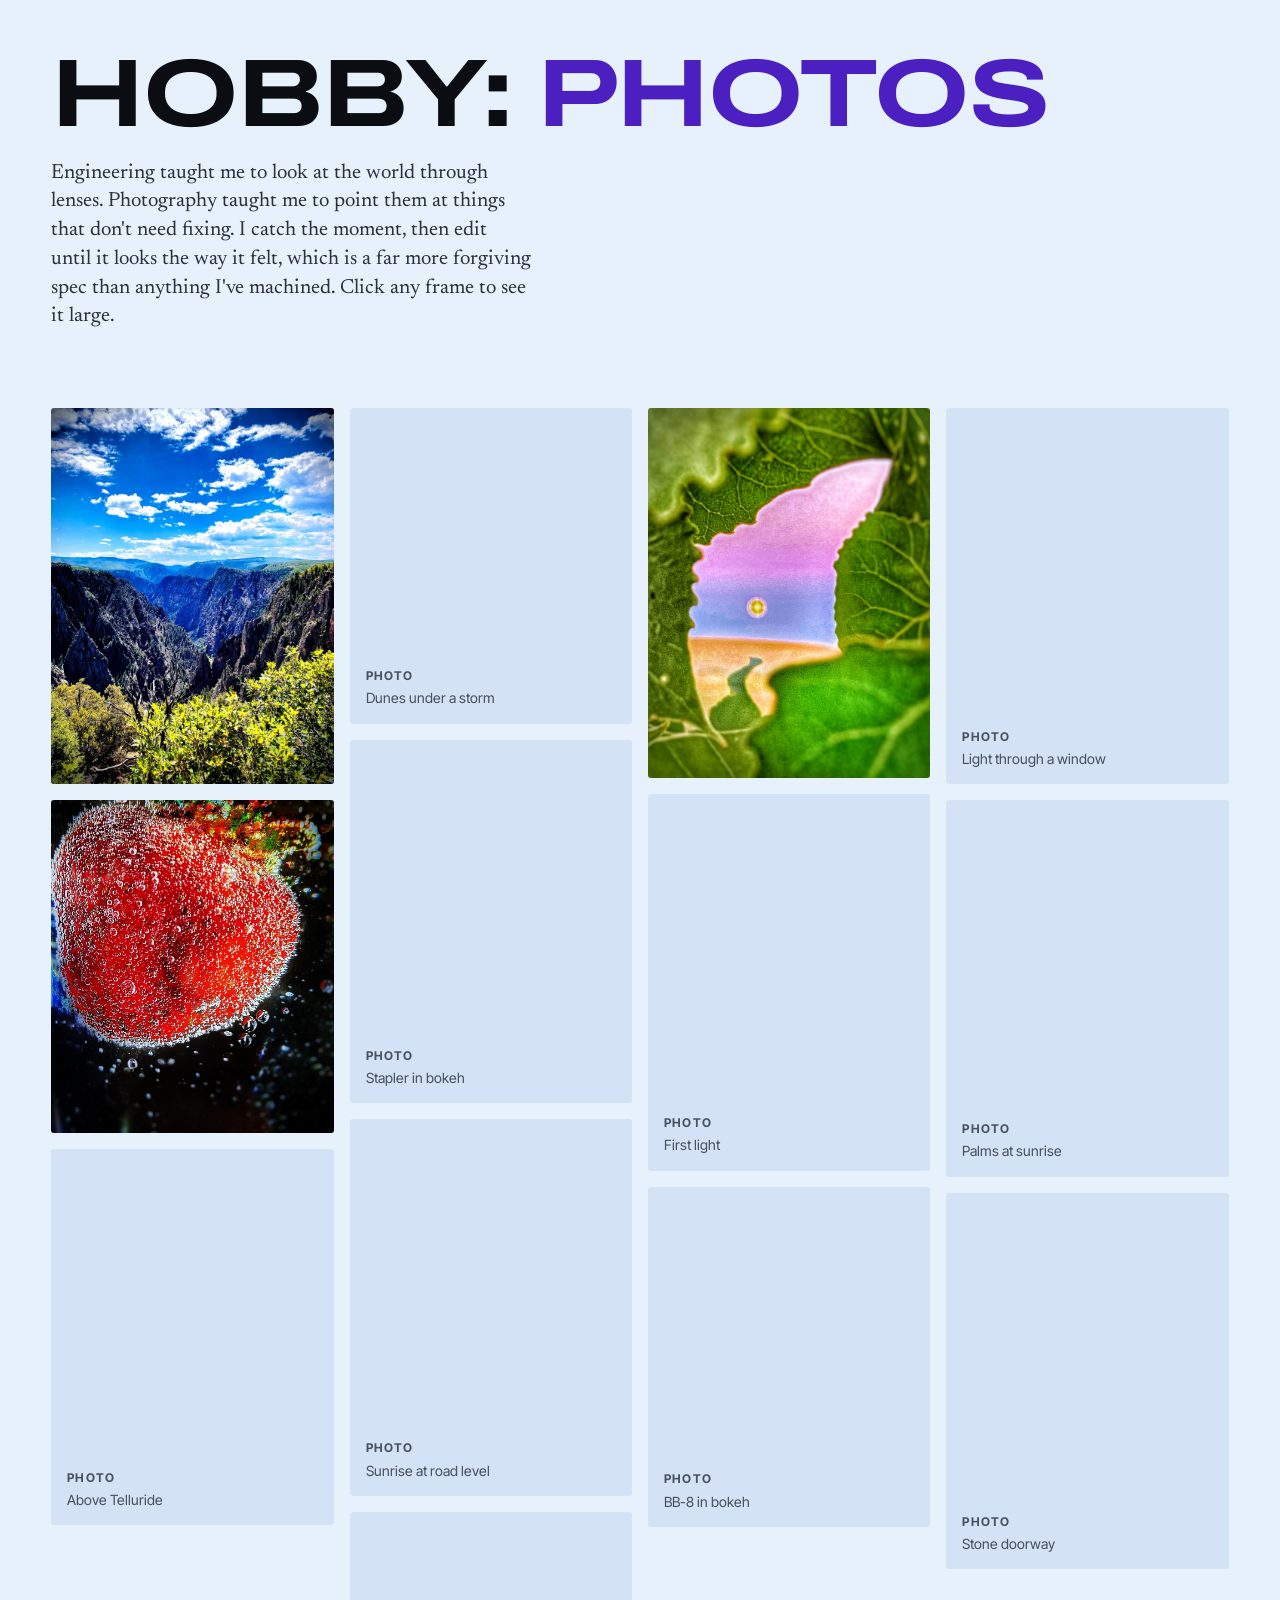
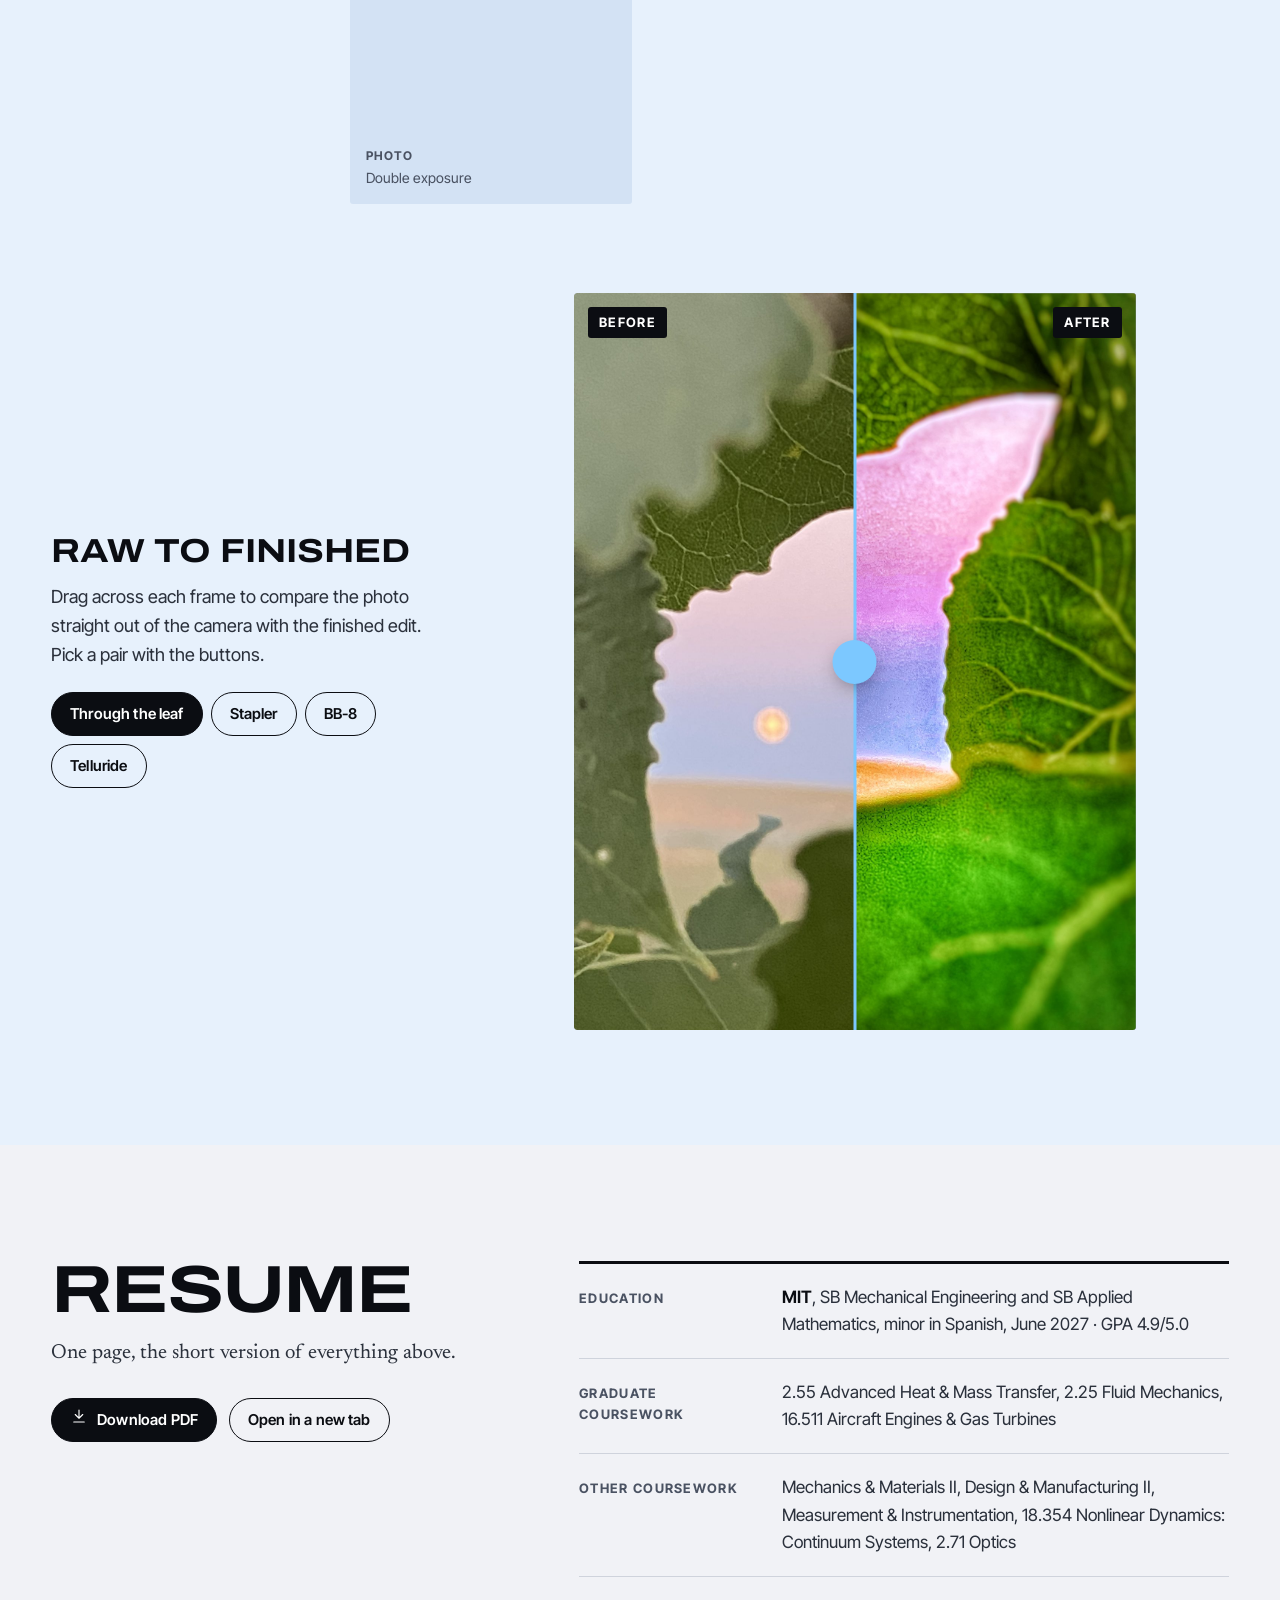
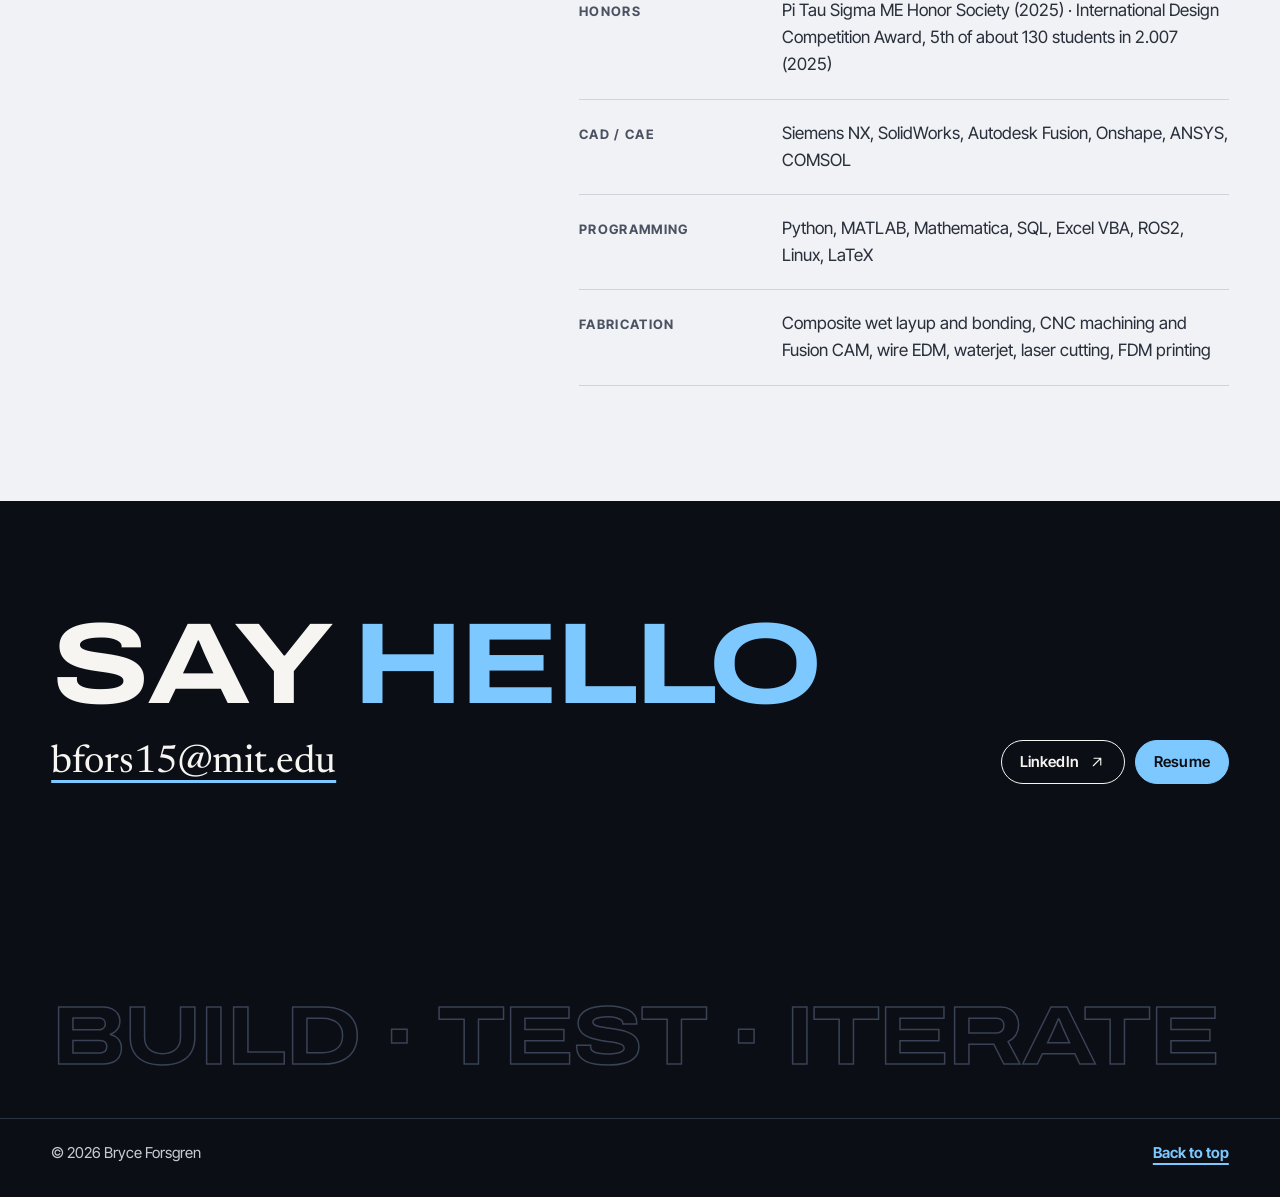
==== commit 38d4bb2d: "Show whole images: true-shape lightbox, uncropped project images, hobby photos copy Co-Authored-By: " ====
--- a/index.html
+++ b/index.html
@@ -170,8 +170,8 @@
     <section class="section band-sky" id="photos" aria-labelledby="photos-title">
       <div class="container">
         <div class="section-head reveal">
-          <h2 id="photos-title">Photographs</h2>
-          <p>Mostly from high school, shot on a phone and edited by hand: shallow-focus studies, low angles, landscapes and one double exposure. Click any frame to see it large.</p>
+          <h2 id="photos-title">Hobby: <span class="hl">photos</span></h2>
+          <p>Engineering taught me to look at the world through lenses. Photography taught me to point them at things that don't need fixing. I catch the moment, then edit until it looks the way it felt, which is a far more forgiving spec than anything I've machined. Click any frame to see it large.</p>
         </div>
         <div class="photos-grid" data-photos></div>
         <div class="before-after reveal" data-edit></div>
--- a/css/site.css
+++ b/css/site.css
@@ -417,7 +417,7 @@
 .ba-tag { position: absolute; top: 14px; z-index: 2; padding: 5px 11px; font-size: .8125rem; font-weight: 700; letter-spacing: .1em; text-transform: uppercase; background: #0b0d12; color: #fff; border-radius: var(--radius); pointer-events: none; }
 .ba-tag.l { left: 14px; } .ba-tag.r { right: 14px; }
 
-.lightbox { border: 0; padding: 0; max-width: min(92vw, 1400px); max-height: 92vh; background: transparent; color: #fff; overflow: visible; }
+.lightbox { border: 0; padding: 0; max-width: 94vw; max-height: 96vh; background: transparent; color: #fff; overflow: visible; }
 .lightbox::backdrop { background: rgb(5 7 11 / .94); }
 .lightbox[open] { animation: lb-in .4s var(--ease-out) both; }
 @keyframes lb-in { from { opacity: 0; transform: scale(.97); } }
@@ -472,7 +472,7 @@
 .case-meta div { padding-top: 16px; border-top: 3px solid #bfe3ff; display: grid; gap: 6px; align-content: start; }
 .case-meta dt { font-size: .8125rem; font-weight: 700; letter-spacing: .1em; text-transform: uppercase; color: var(--on-night-2); }
 .case-meta dd { font-size: 1.0625rem; line-height: 1.4; color: #fff; }
-.case-hero { margin-top: clamp(-40px, -3vw, -24px); aspect-ratio: 16 / 8; position: relative; z-index: 2; }
+.case-hero { margin-top: clamp(-40px, -3vw, -24px); aspect-ratio: 16 / 9; max-height: 80vh; width: 100%; position: relative; z-index: 2; }
 .case-hero-wrap { background: linear-gradient(var(--hero-b) 50%, var(--paper) 50%); padding-top: 0; }
 .case-body { display: grid; grid-template-columns: minmax(0, 3fr) minmax(0, 7fr); gap: 28px clamp(32px, 5vw, 88px); padding: clamp(56px, 7vw, 100px) 0; }
 .case-body > h2 { font-family: var(--font-display); font-stretch: 118%; font-weight: 700; text-transform: uppercase; font-size: 1.25rem; letter-spacing: .03em; padding-top: 6px; }
@@ -568,3 +568,16 @@
 .ba-tabs { display: flex; flex-wrap: wrap; gap: 8px; margin-top: 22px; }
 .ba-tabs .pill[aria-pressed="true"] { background: var(--ink); border-color: var(--ink); color: var(--paper); }
 .photo figcaption span:last-child { color: var(--ink-2); }
+
+/* ---- Show whole images, never crop -------------------------------
+   .ph-main: the real image, scaled to fit entirely inside its box.
+   .ph-blur: a soft, darkened copy of the same image filling the spare
+   space behind it. Grid photos (.fit-cover) already have their own shape,
+   so they fill edge to edge. */
+.ph img.ph-main { z-index: 1; object-fit: contain; }
+.ph img.ph-blur { object-fit: cover; filter: blur(24px) saturate(1.15) brightness(.82); transform: scale(1.2); }
+.ph.fit-cover img.ph-main { object-fit: cover; }
+.ph video { object-fit: contain; z-index: 1; }
+
+/* Lightbox: the photo keeps its true shape and fits the screen. */
+.lightbox .lb-img { display: block; width: auto; height: auto; max-width: 92vw; max-height: 82vh; margin: 0 auto; border-radius: var(--radius); background: #1b2130; }
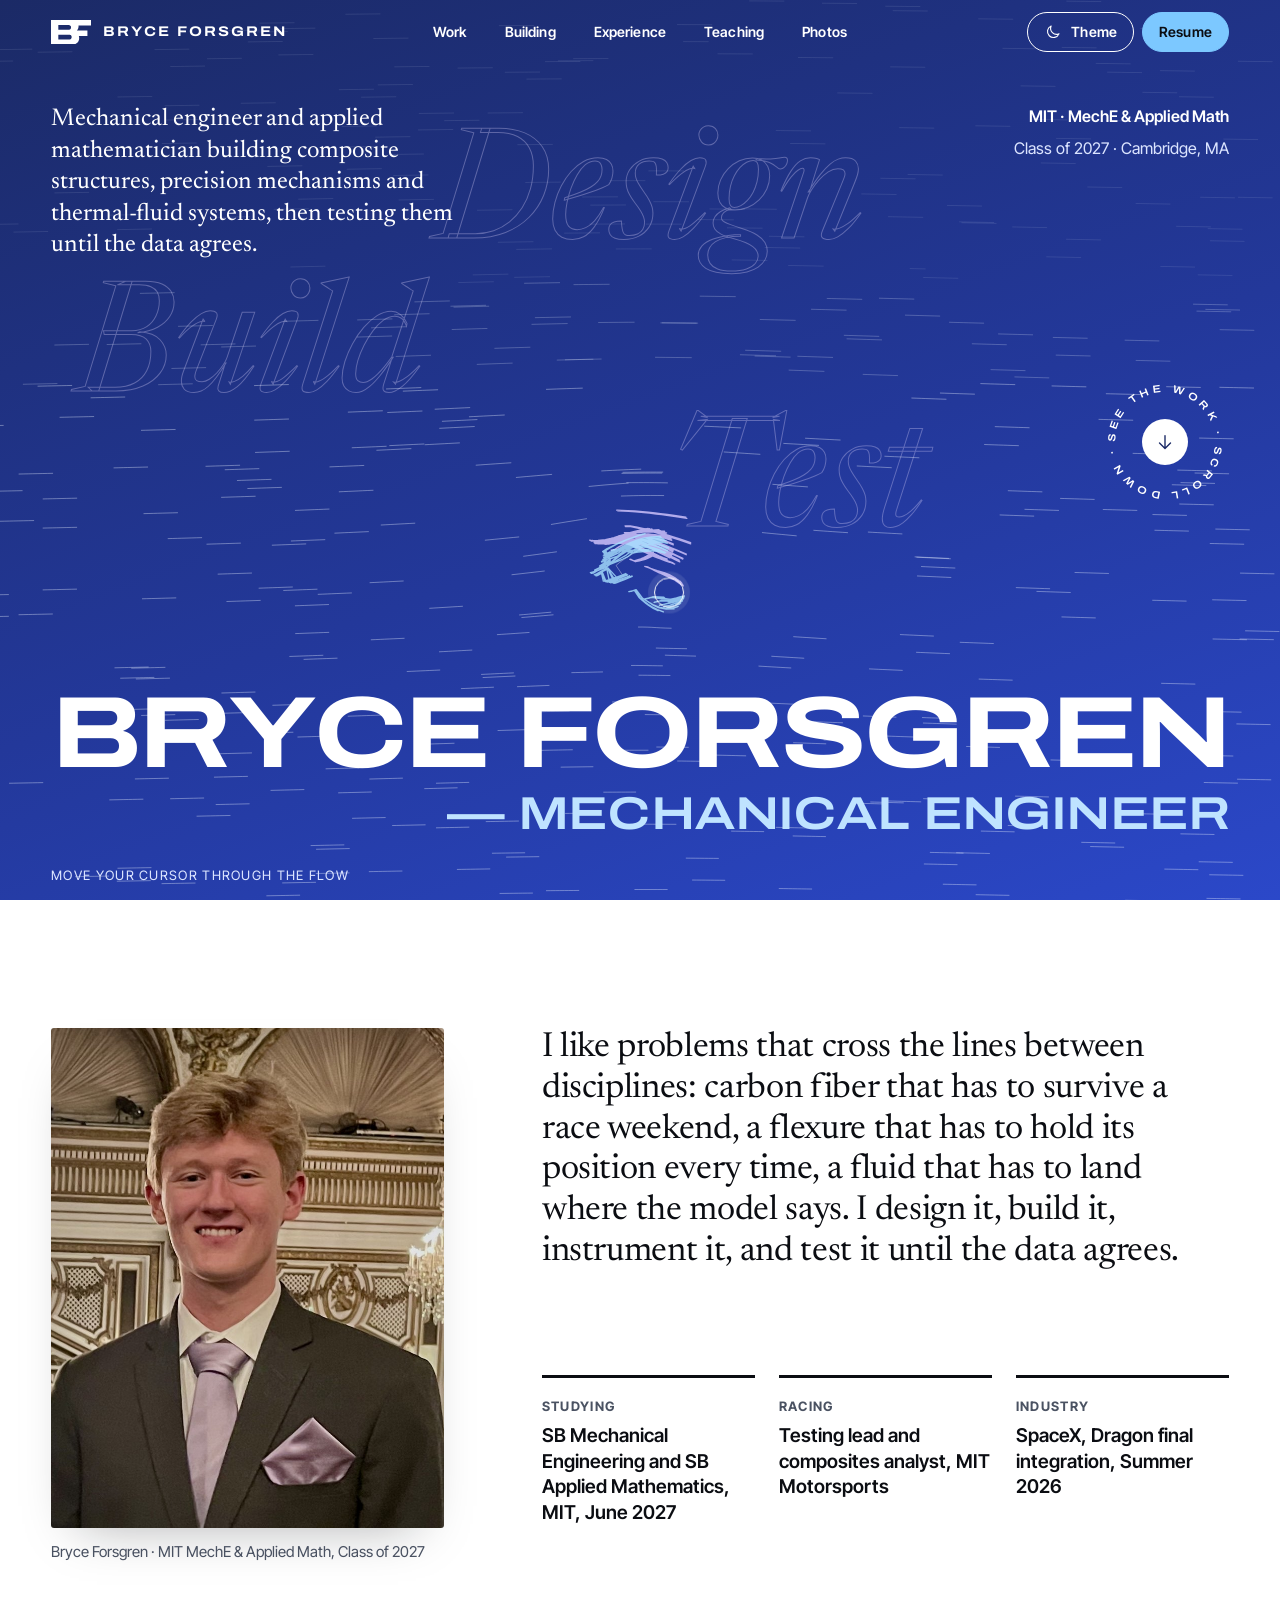
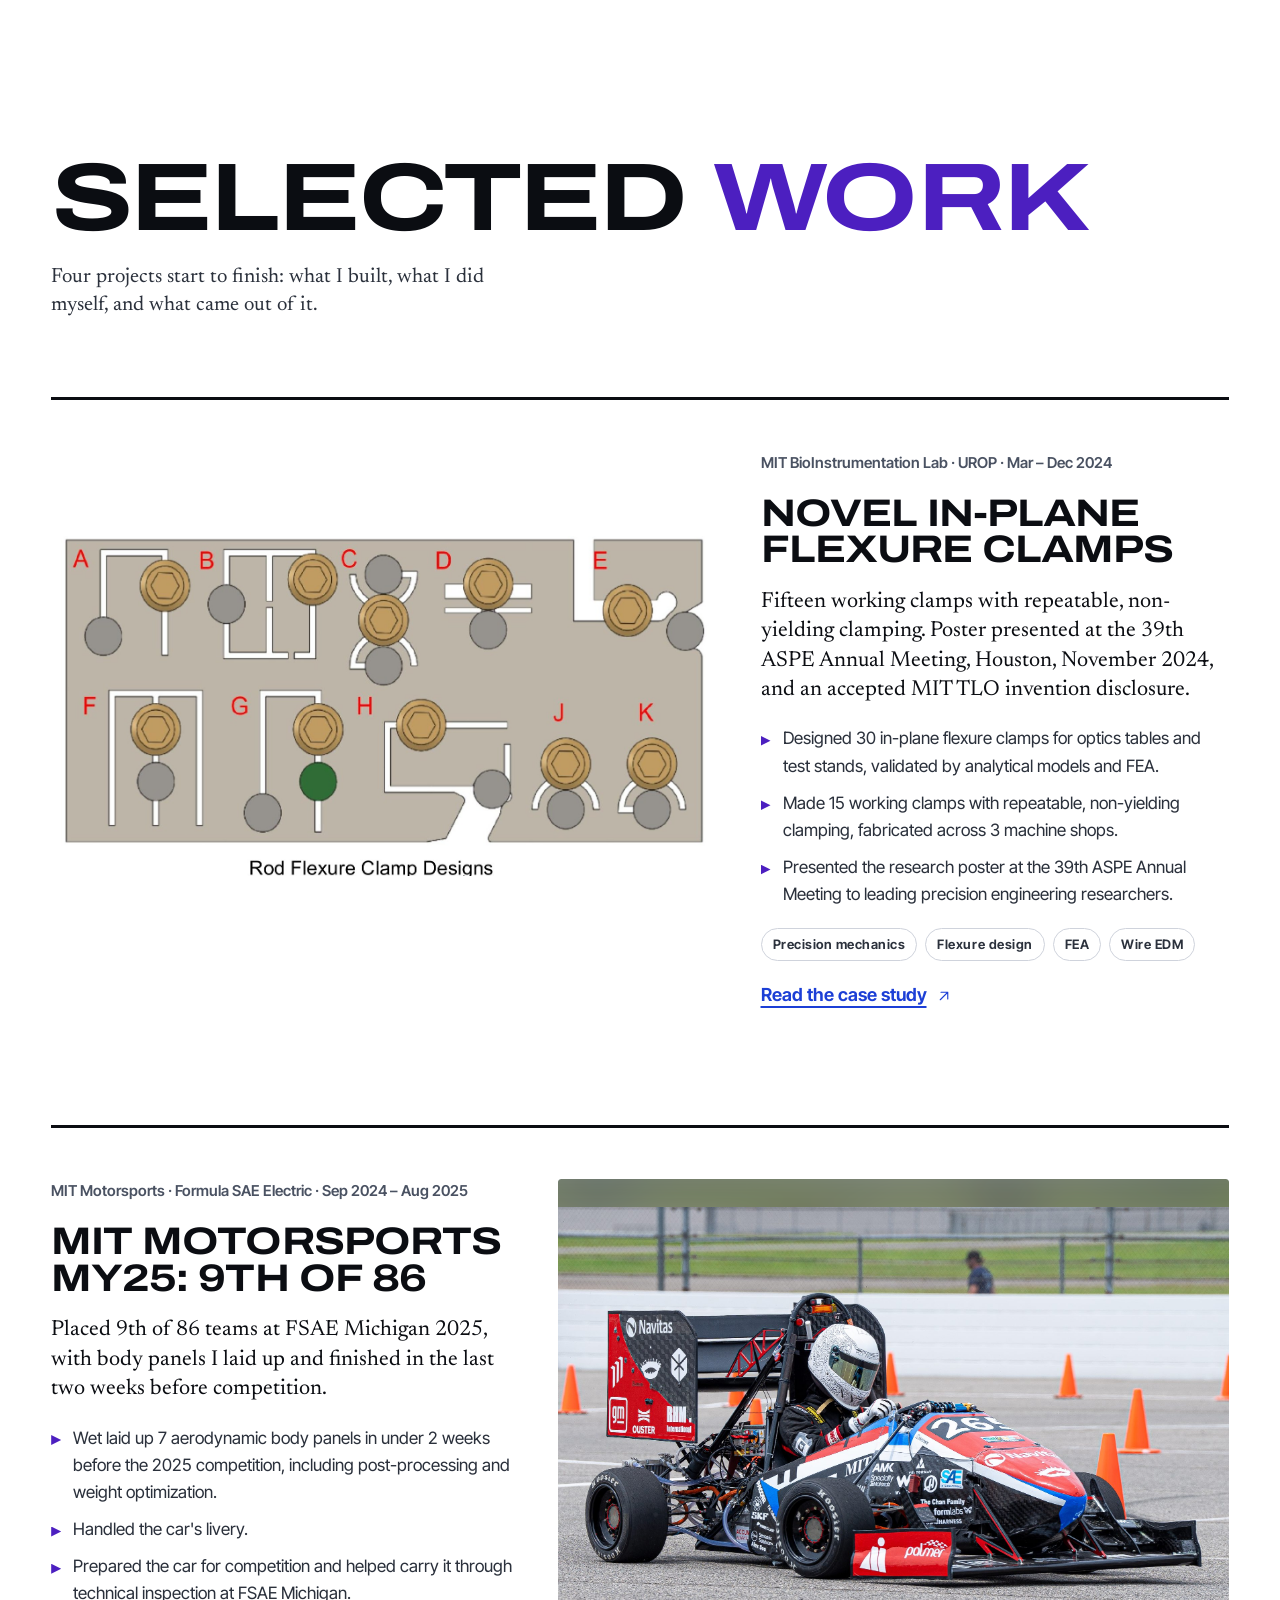
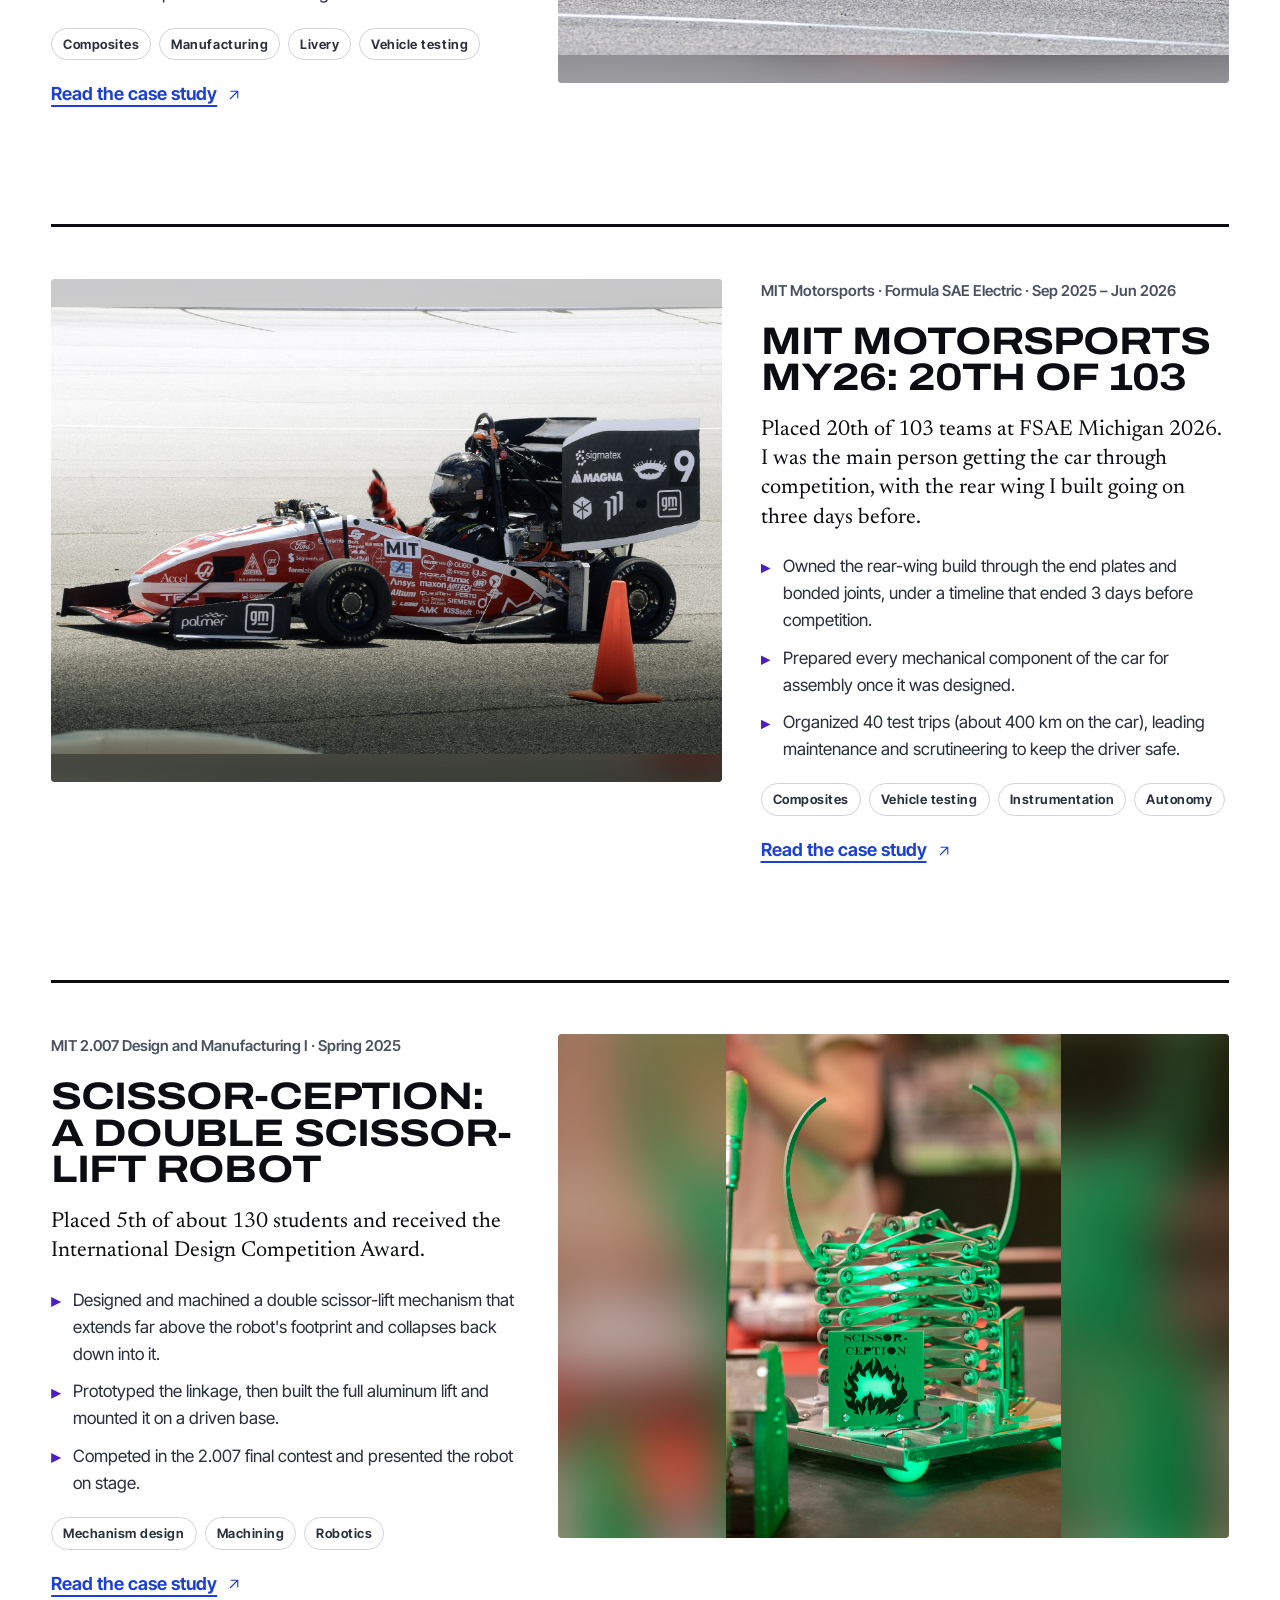
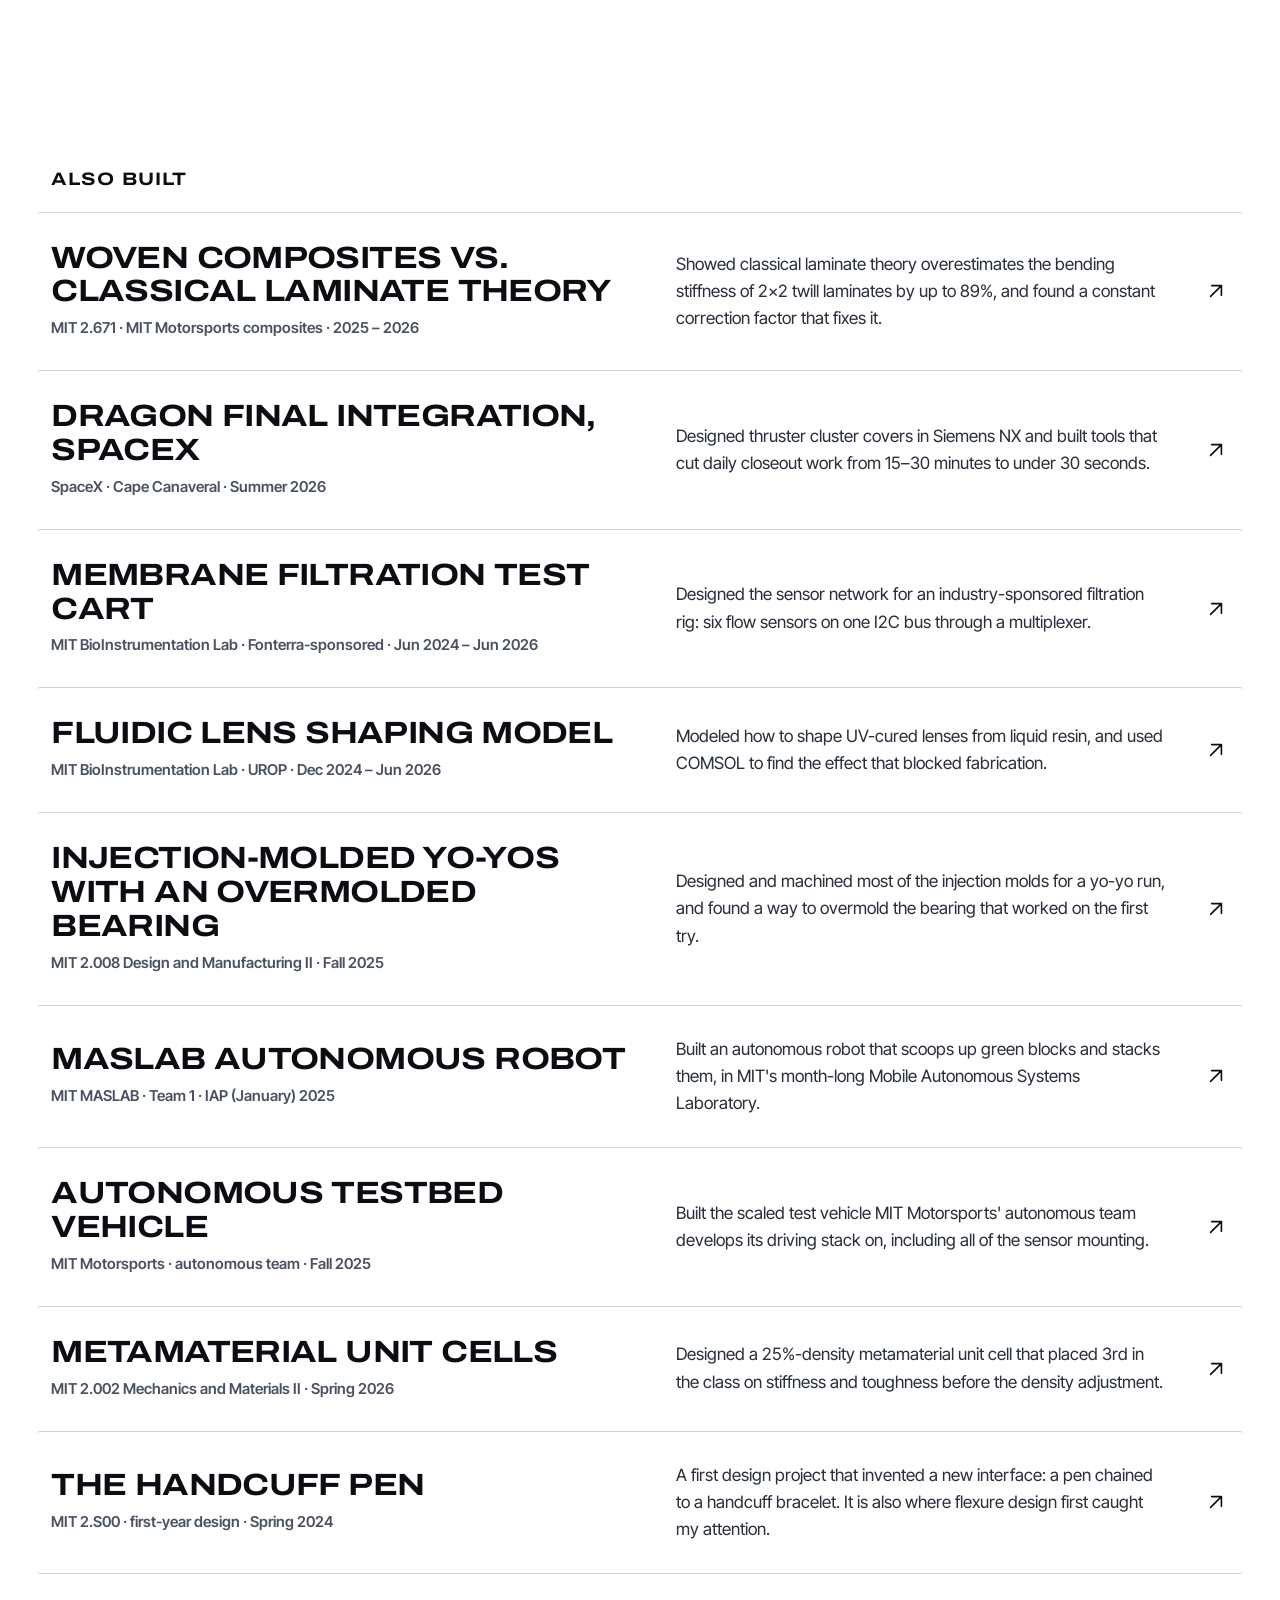
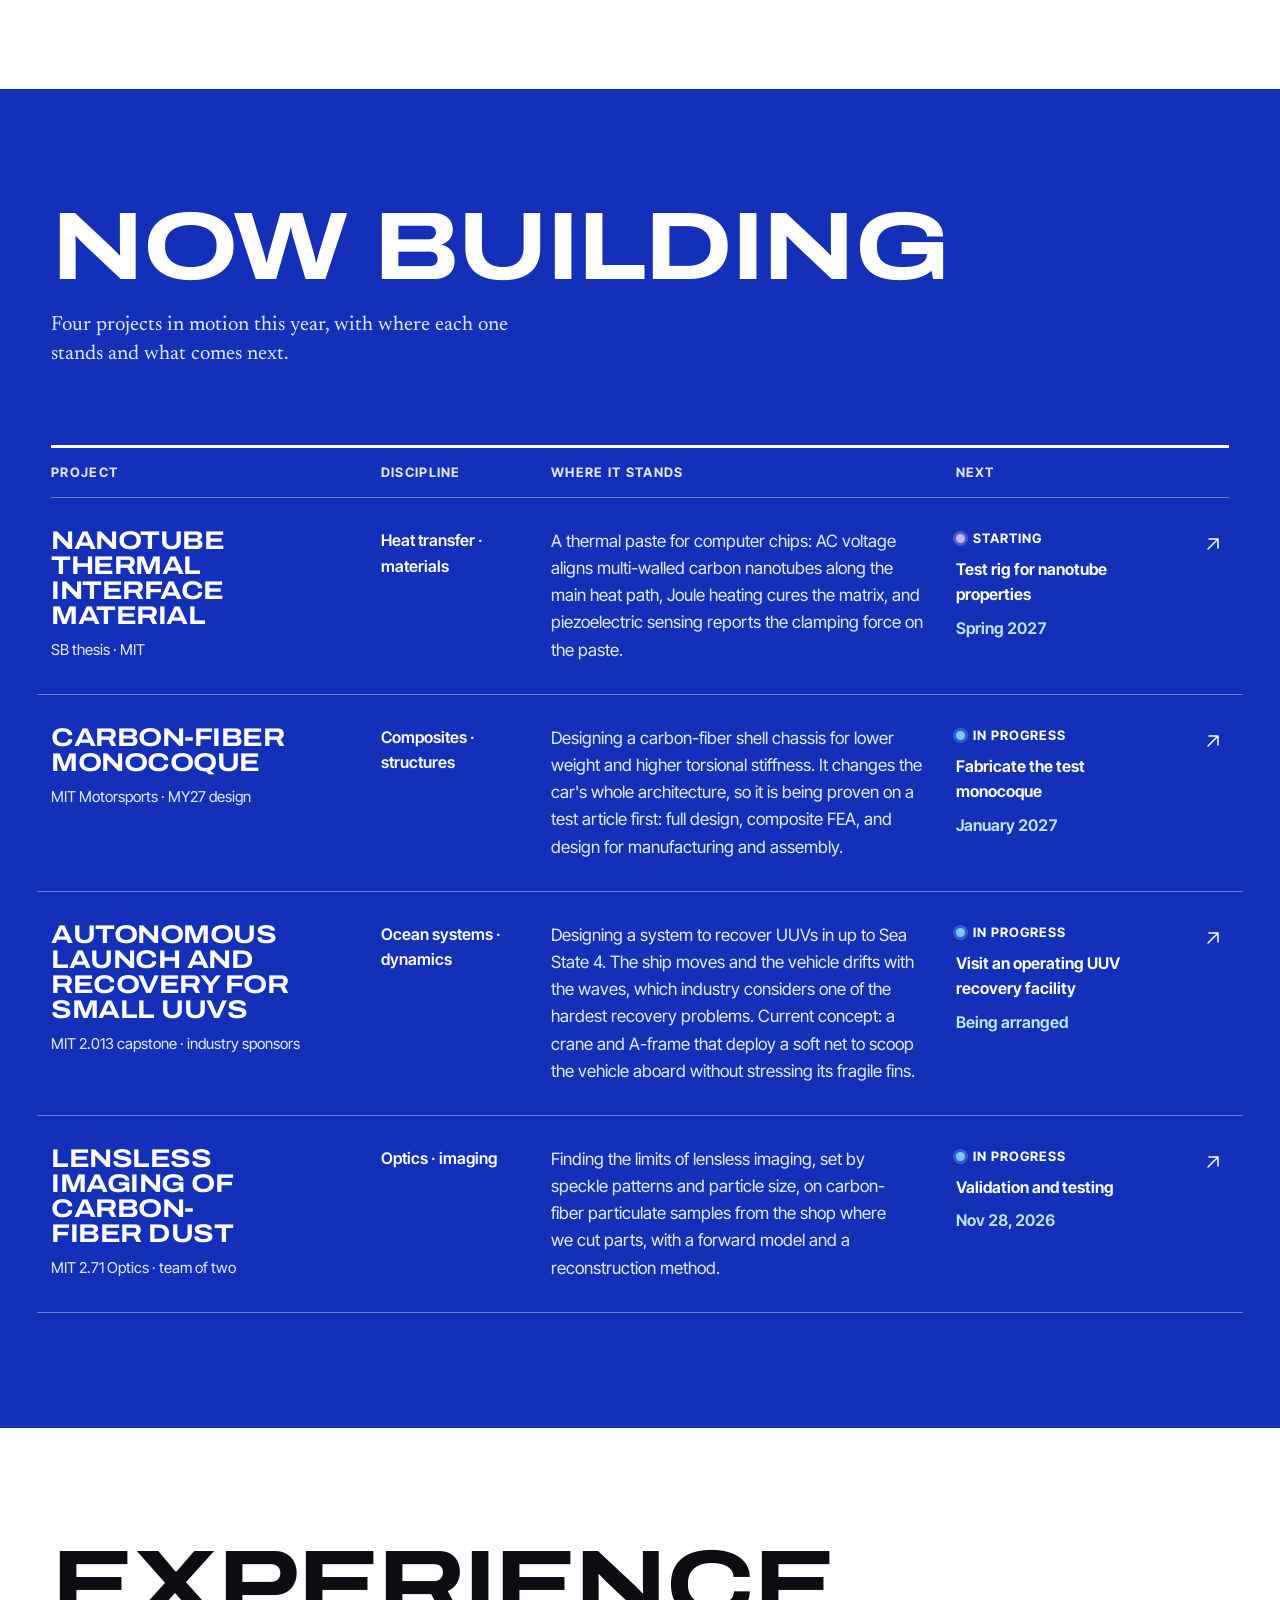
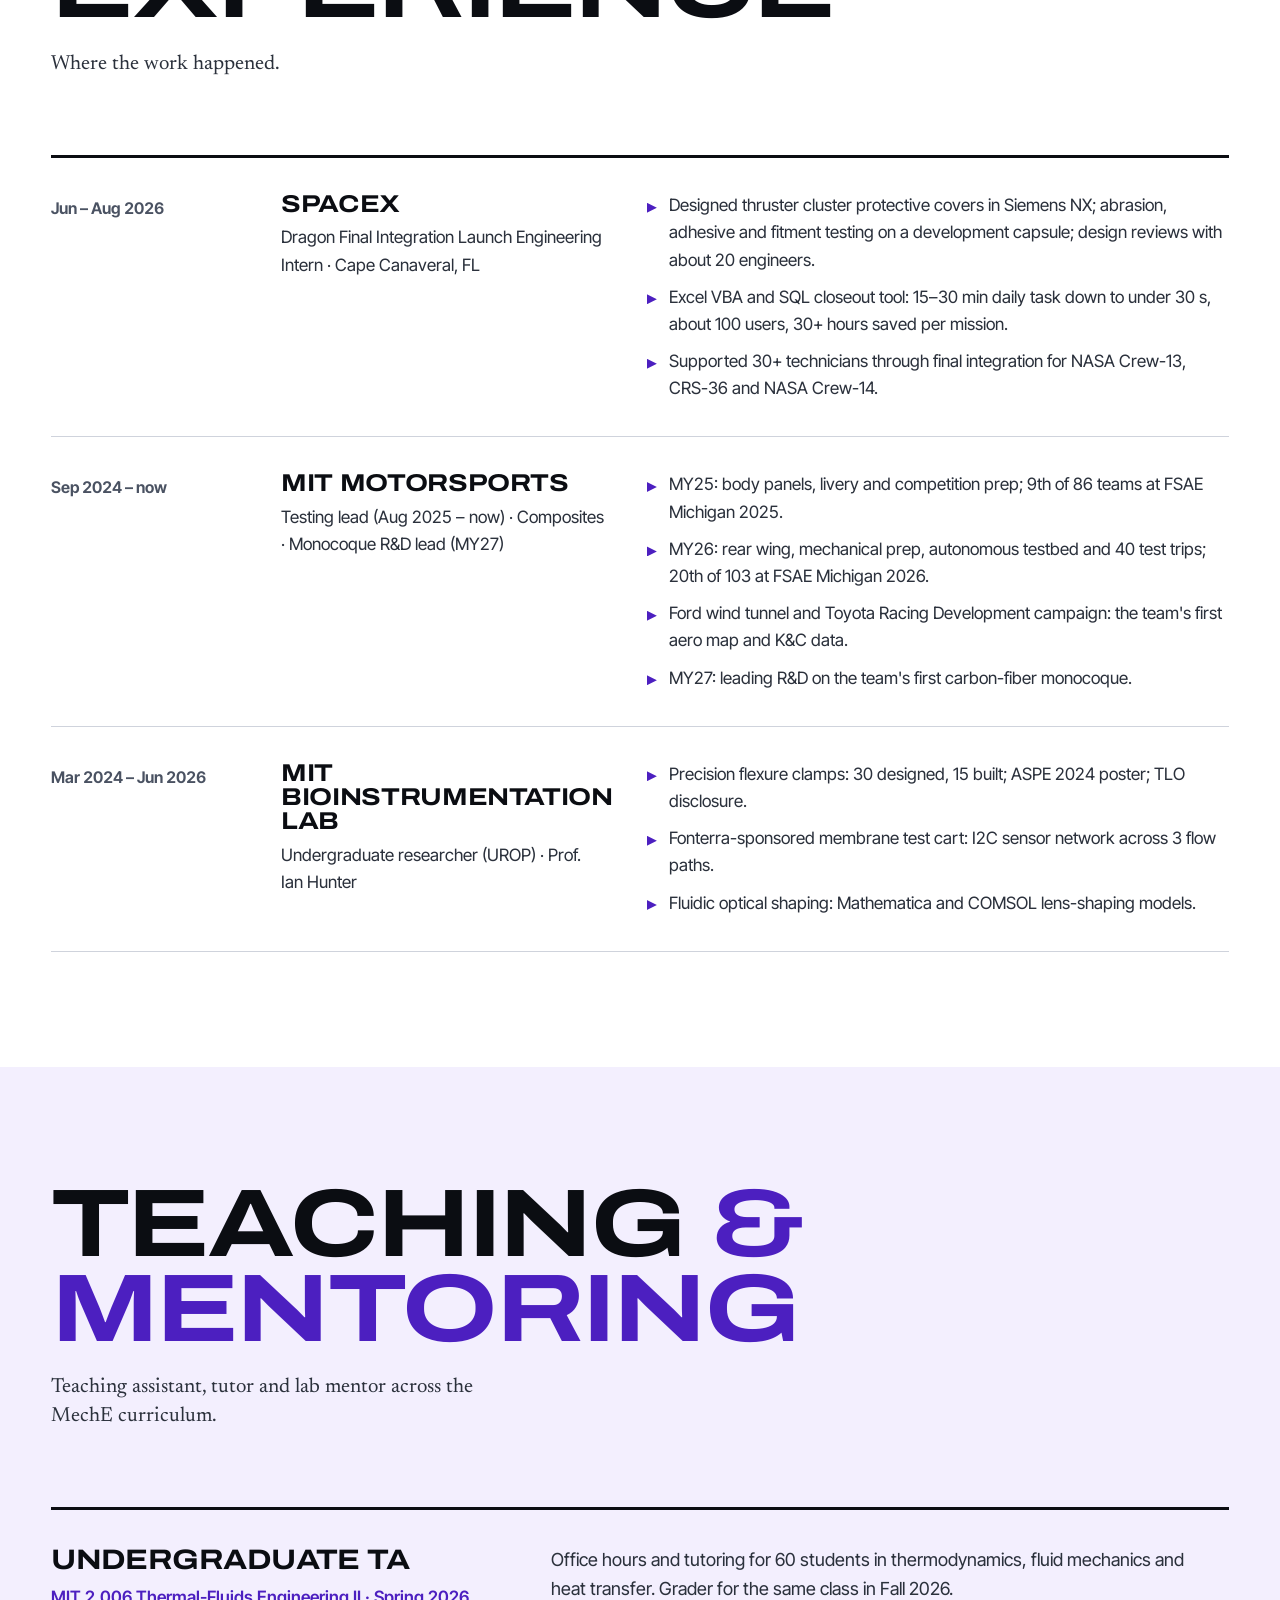
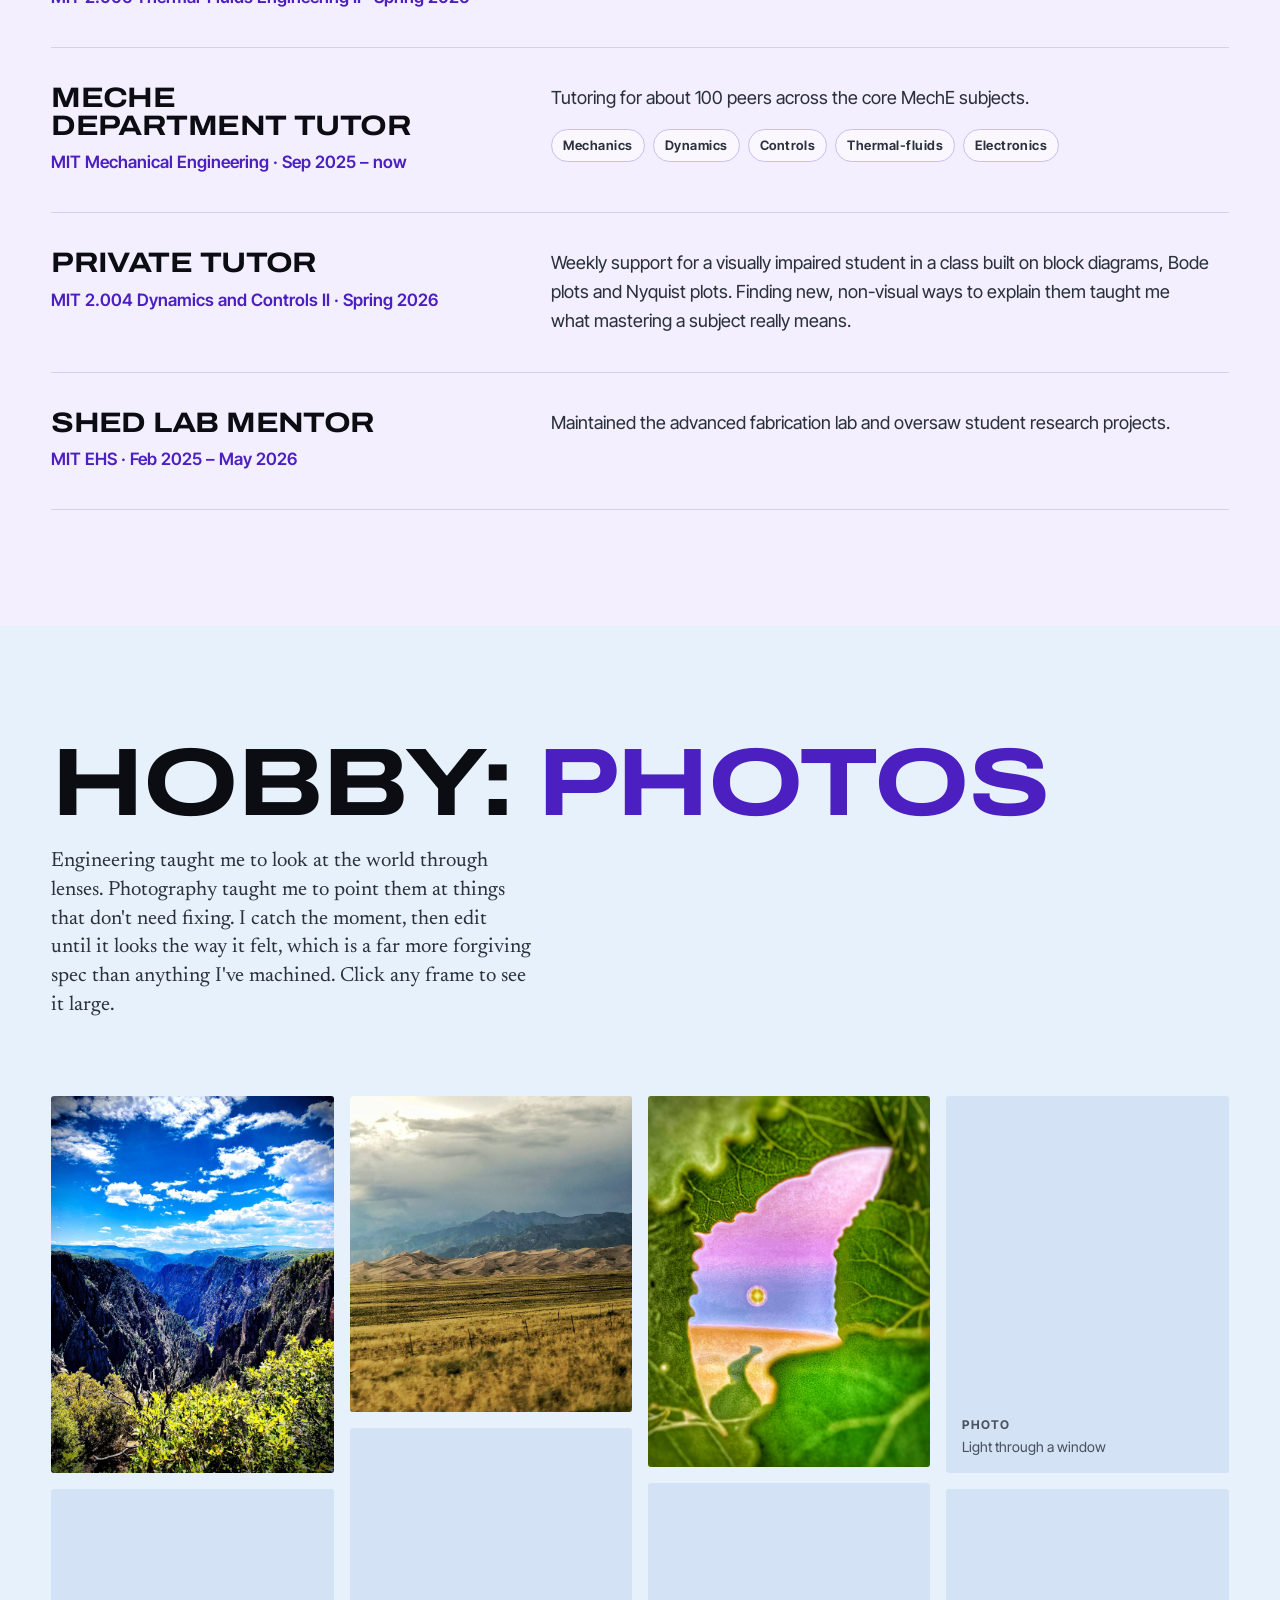
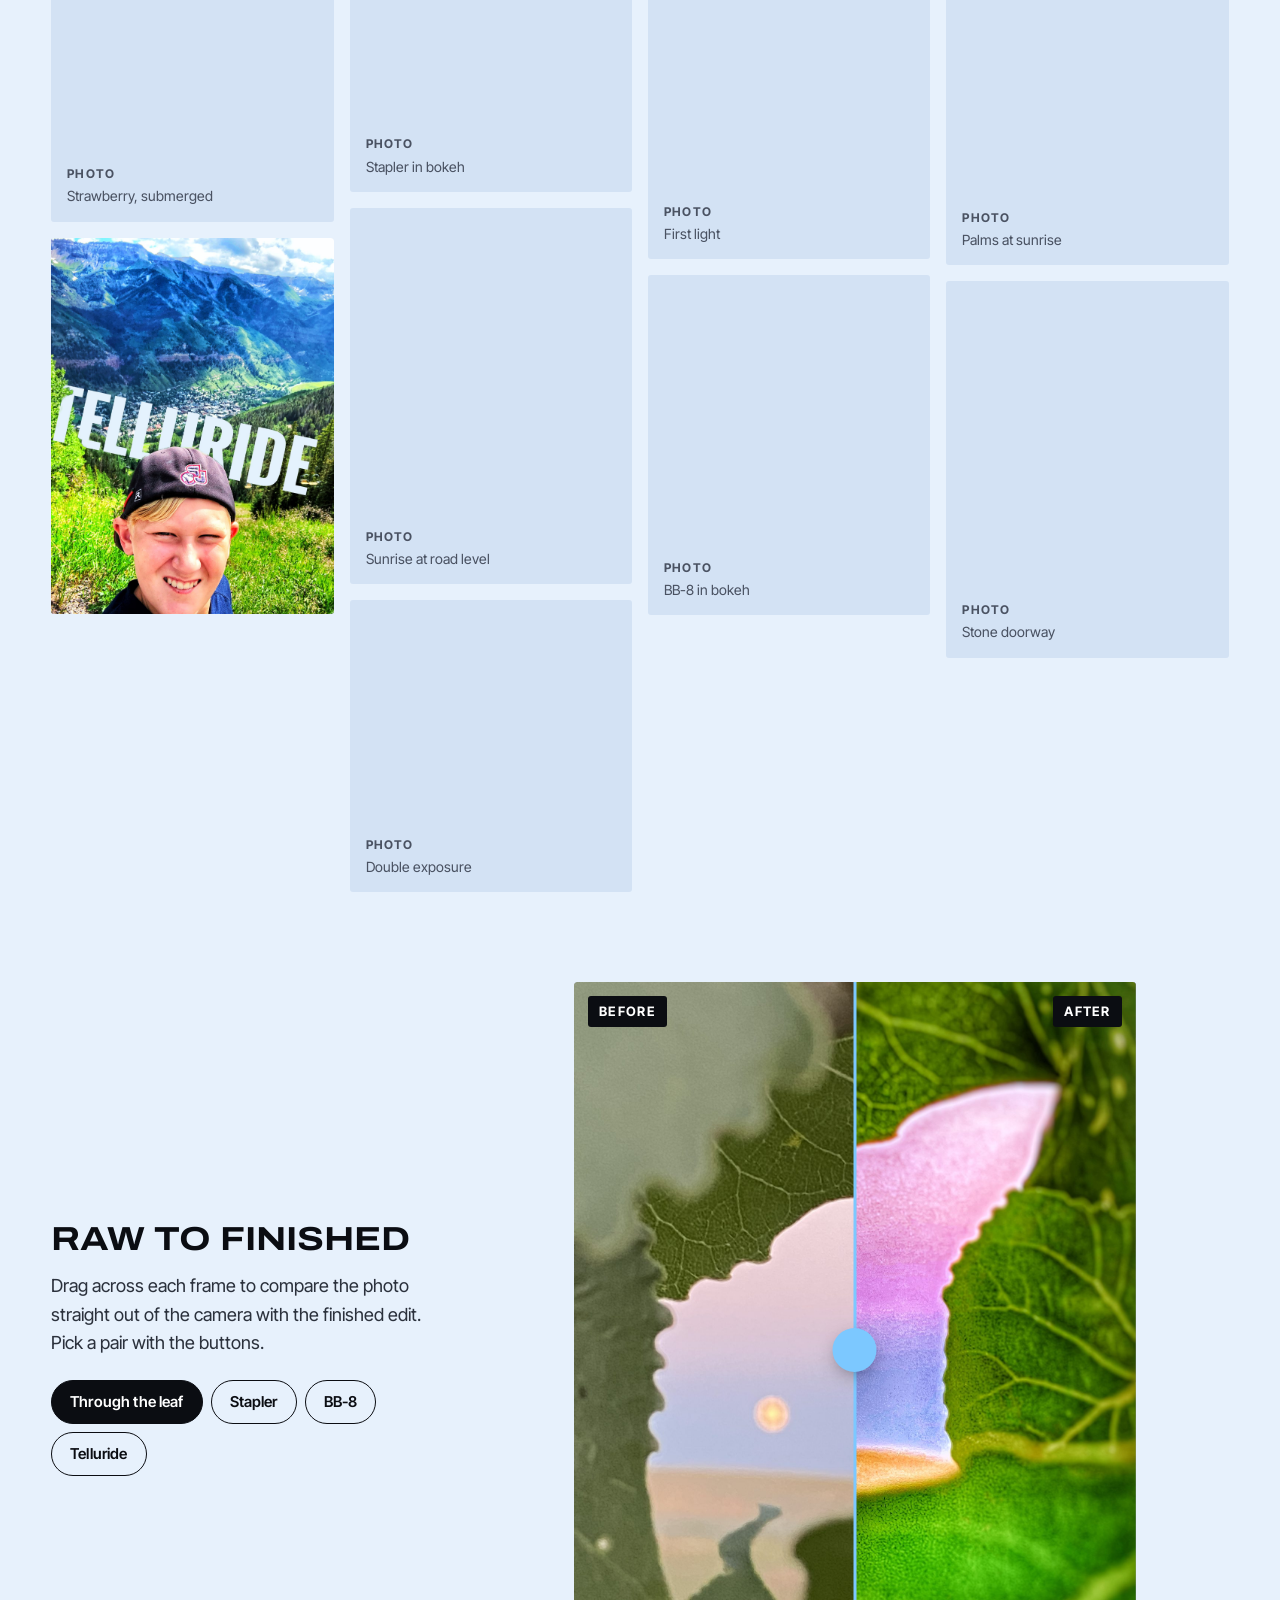
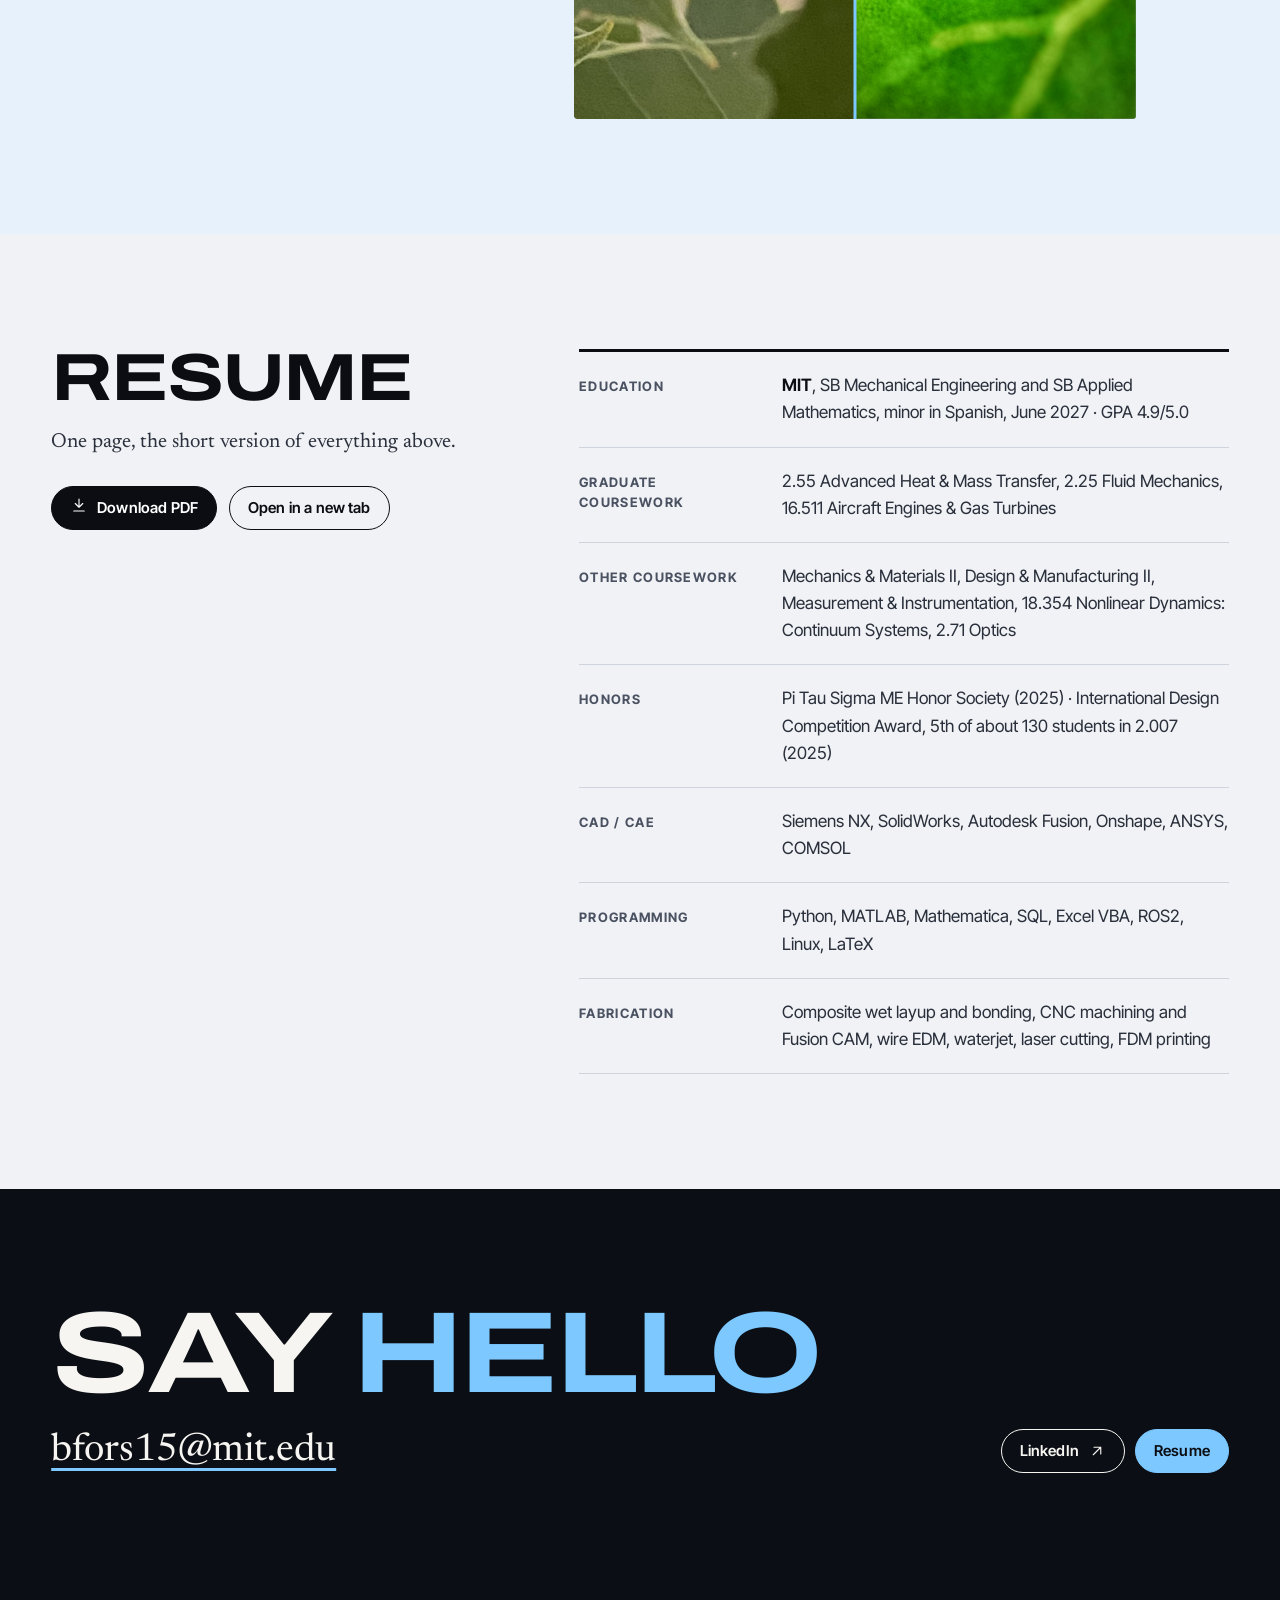
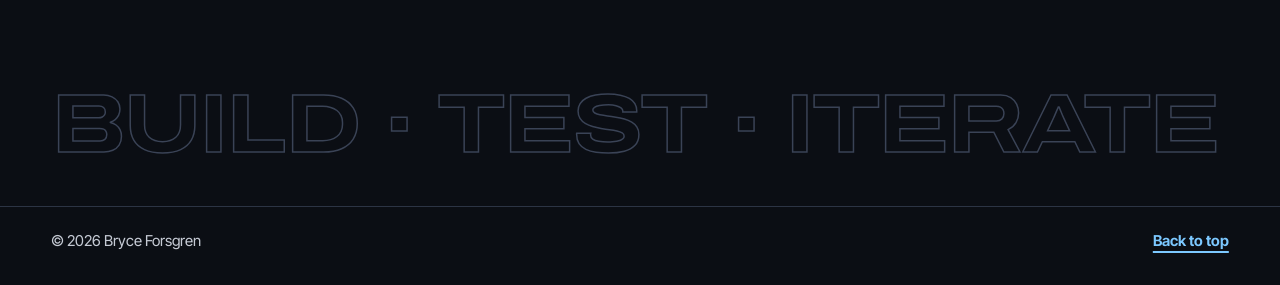
==== commit 90c3f9c8: "Split MIT Motorsports into MY25 and MY26 seasons; MY27 monocoque Co-Authored-By: Claude Opus 5.5 <no" ====
--- a/index.html
+++ b/index.html
@@ -116,7 +116,7 @@
       <div class="container">
         <div class="section-head reveal">
           <h2 id="work-title">Selected <span class="hl">work</span></h2>
-          <p>Three projects start to finish: what I built, what I did myself, and what came out of it.</p>
+          <p>Four projects start to finish: what I built, what I did myself, and what came out of it.</p>
         </div>
         <div data-featured></div>
         <div class="also">
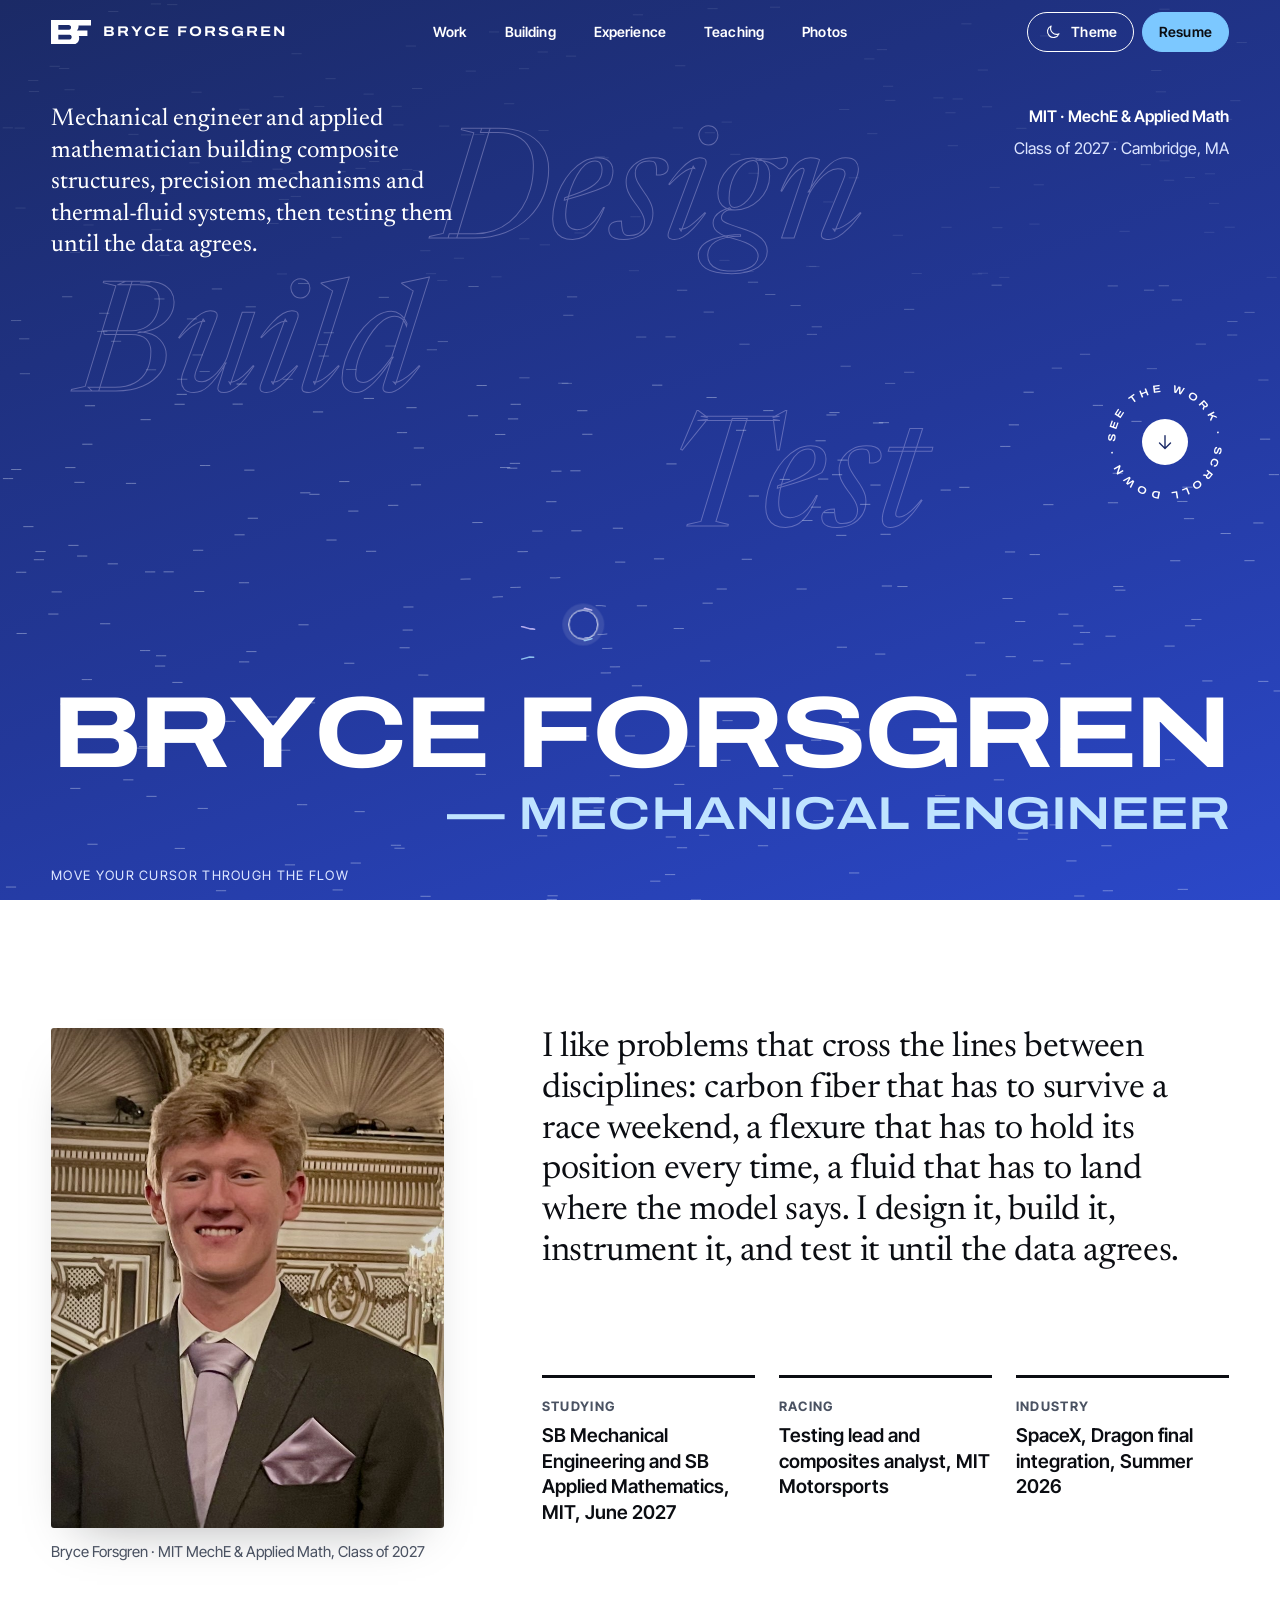
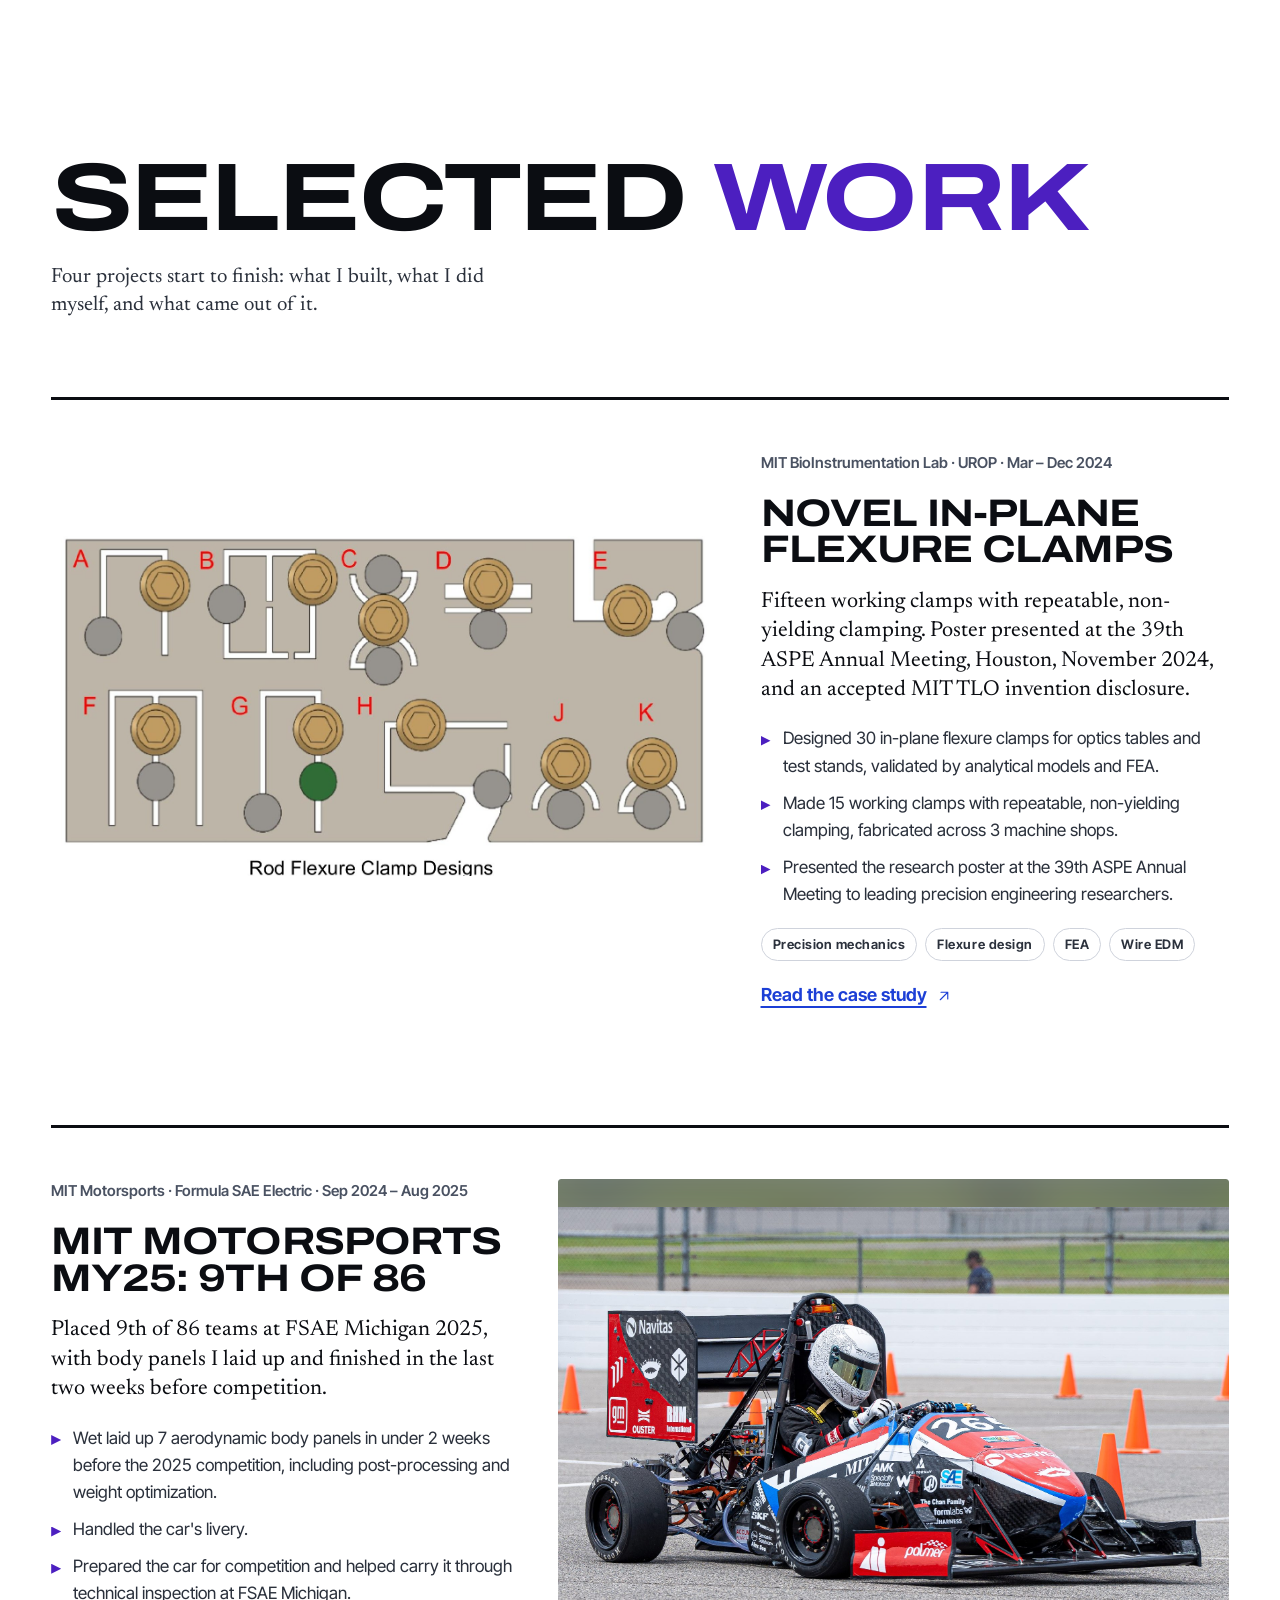
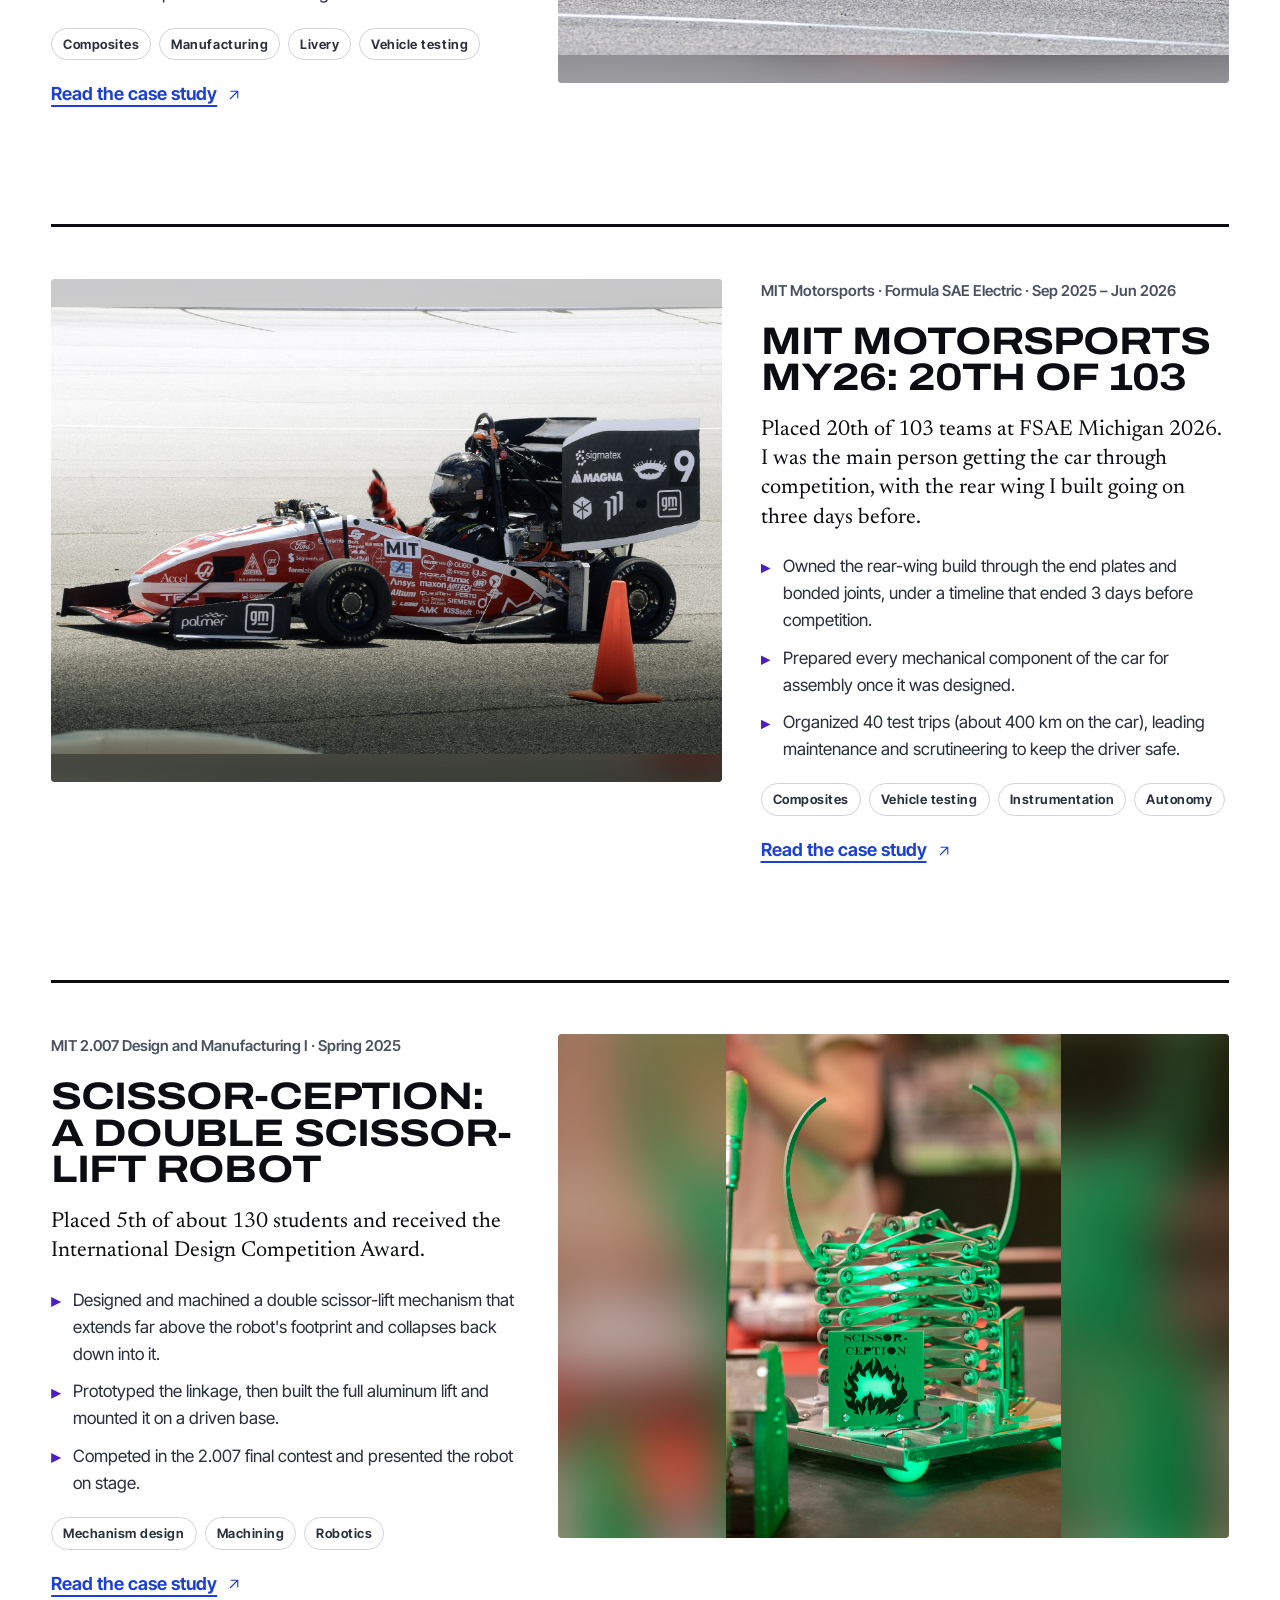
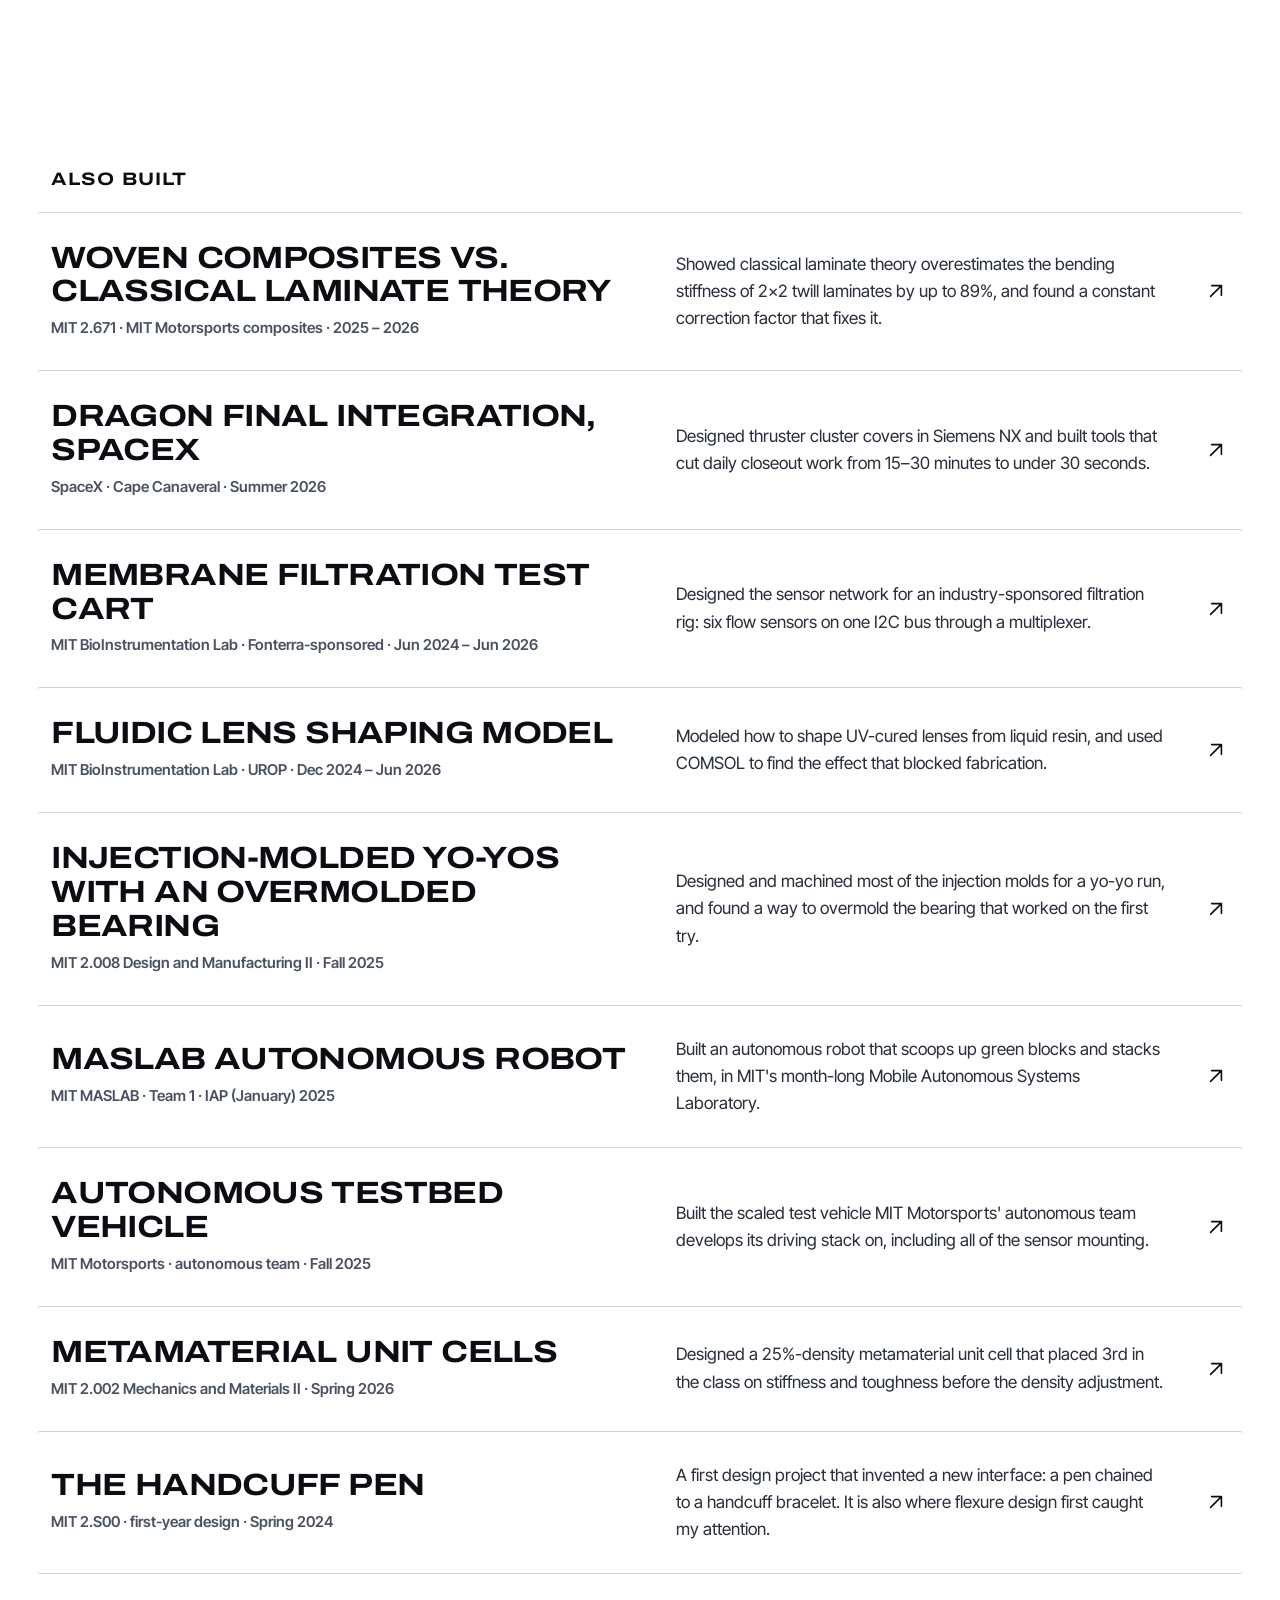
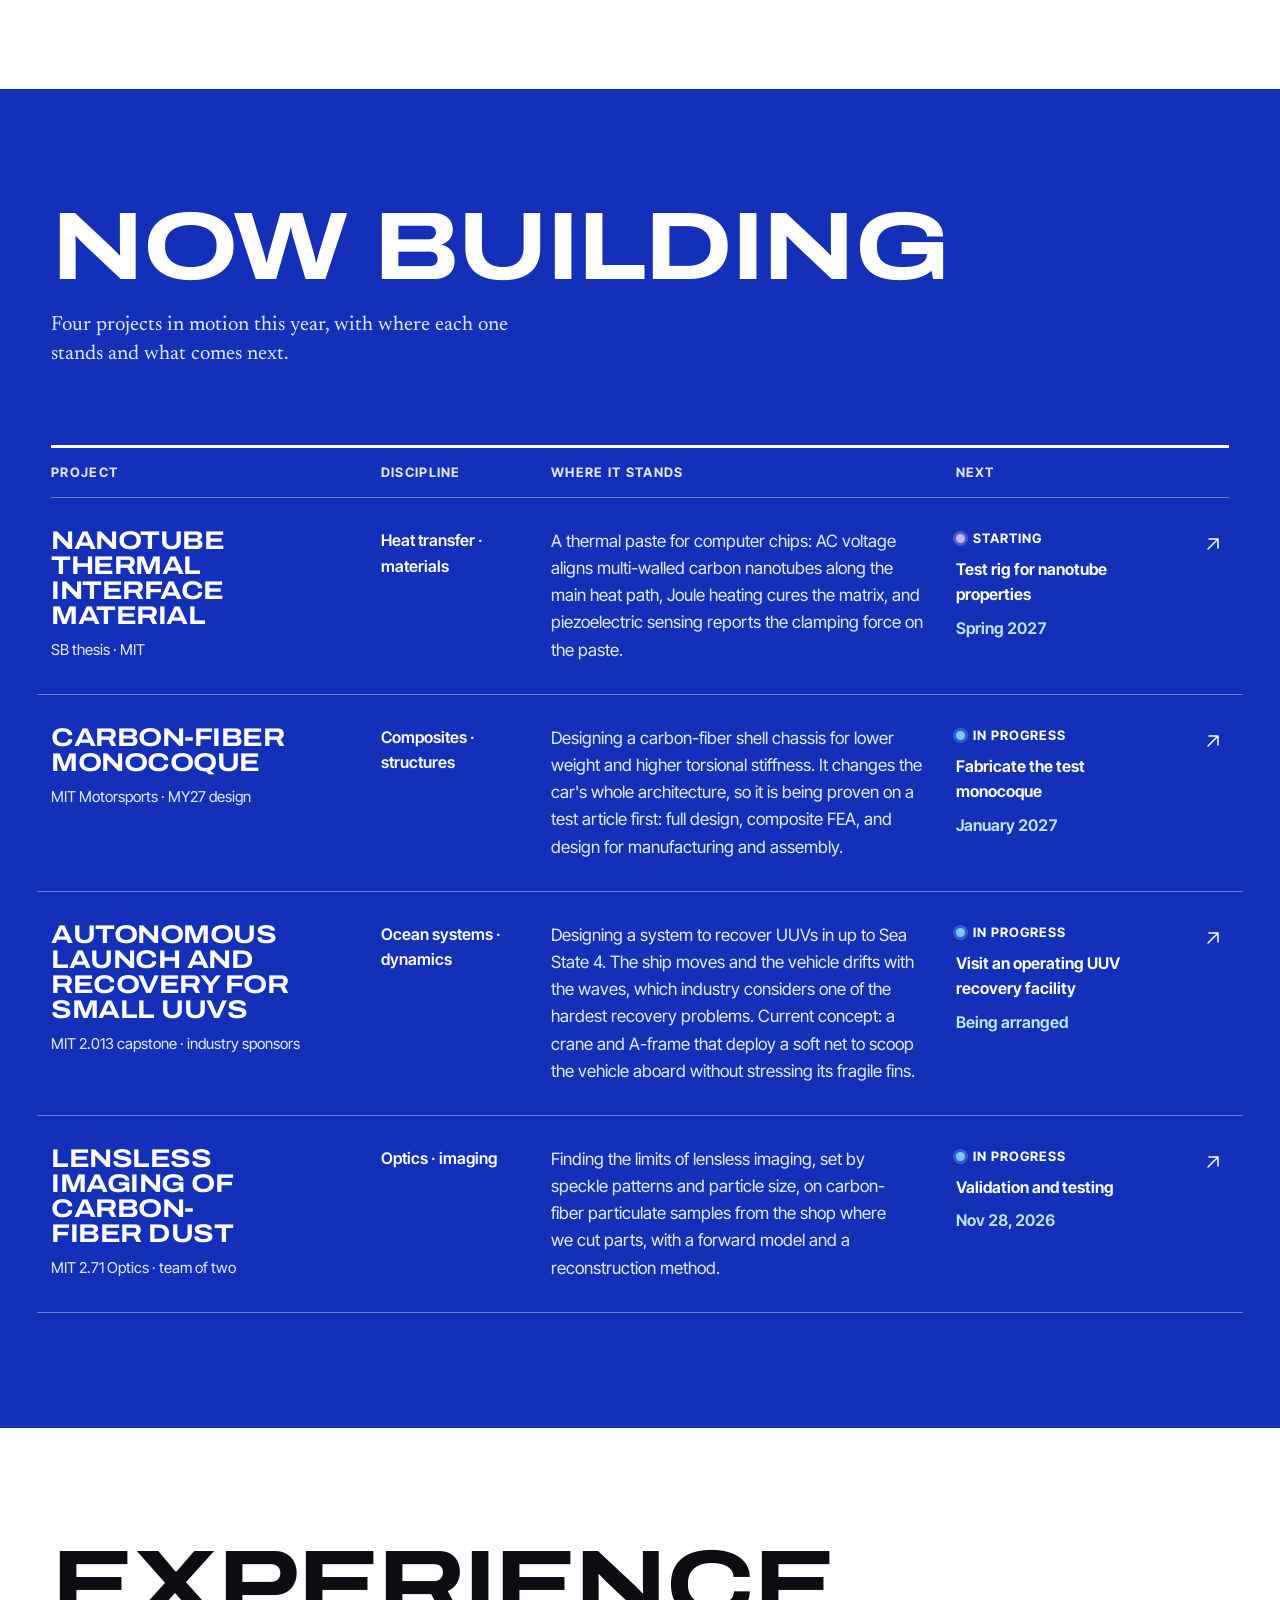
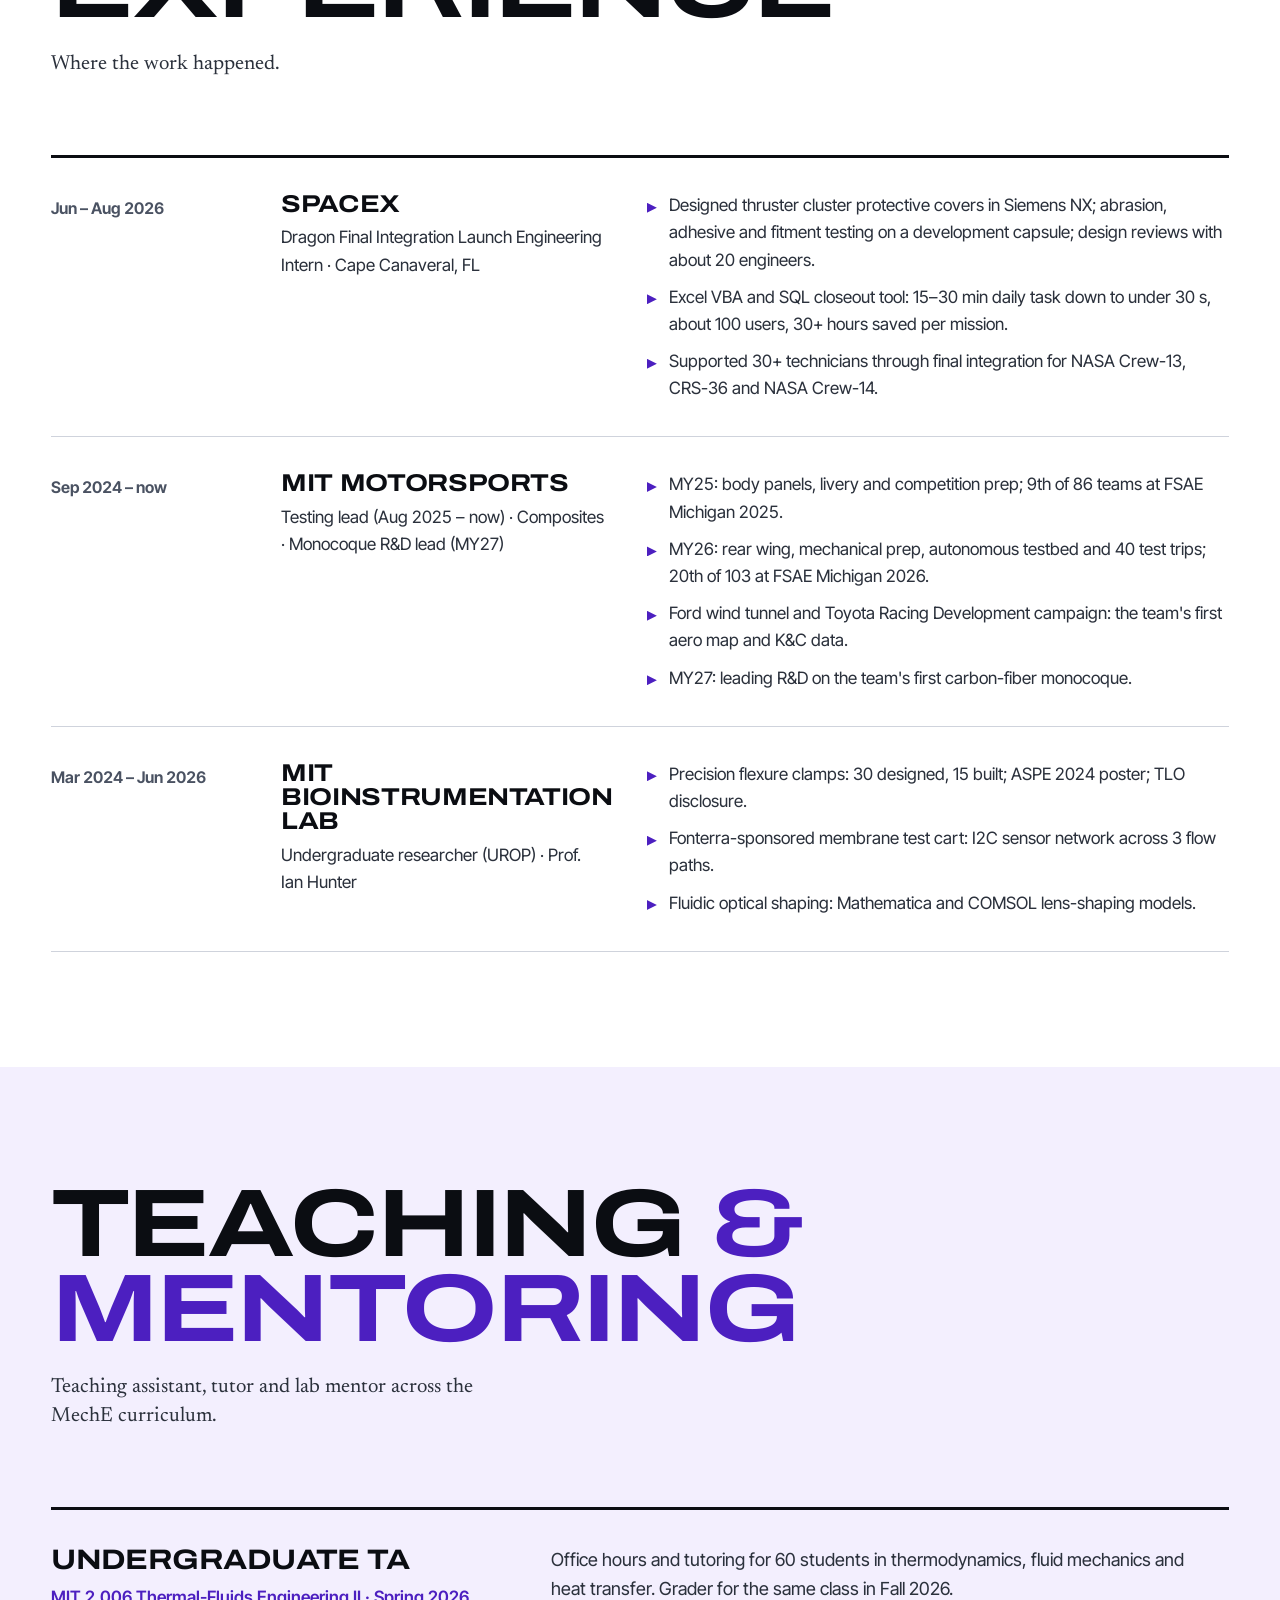
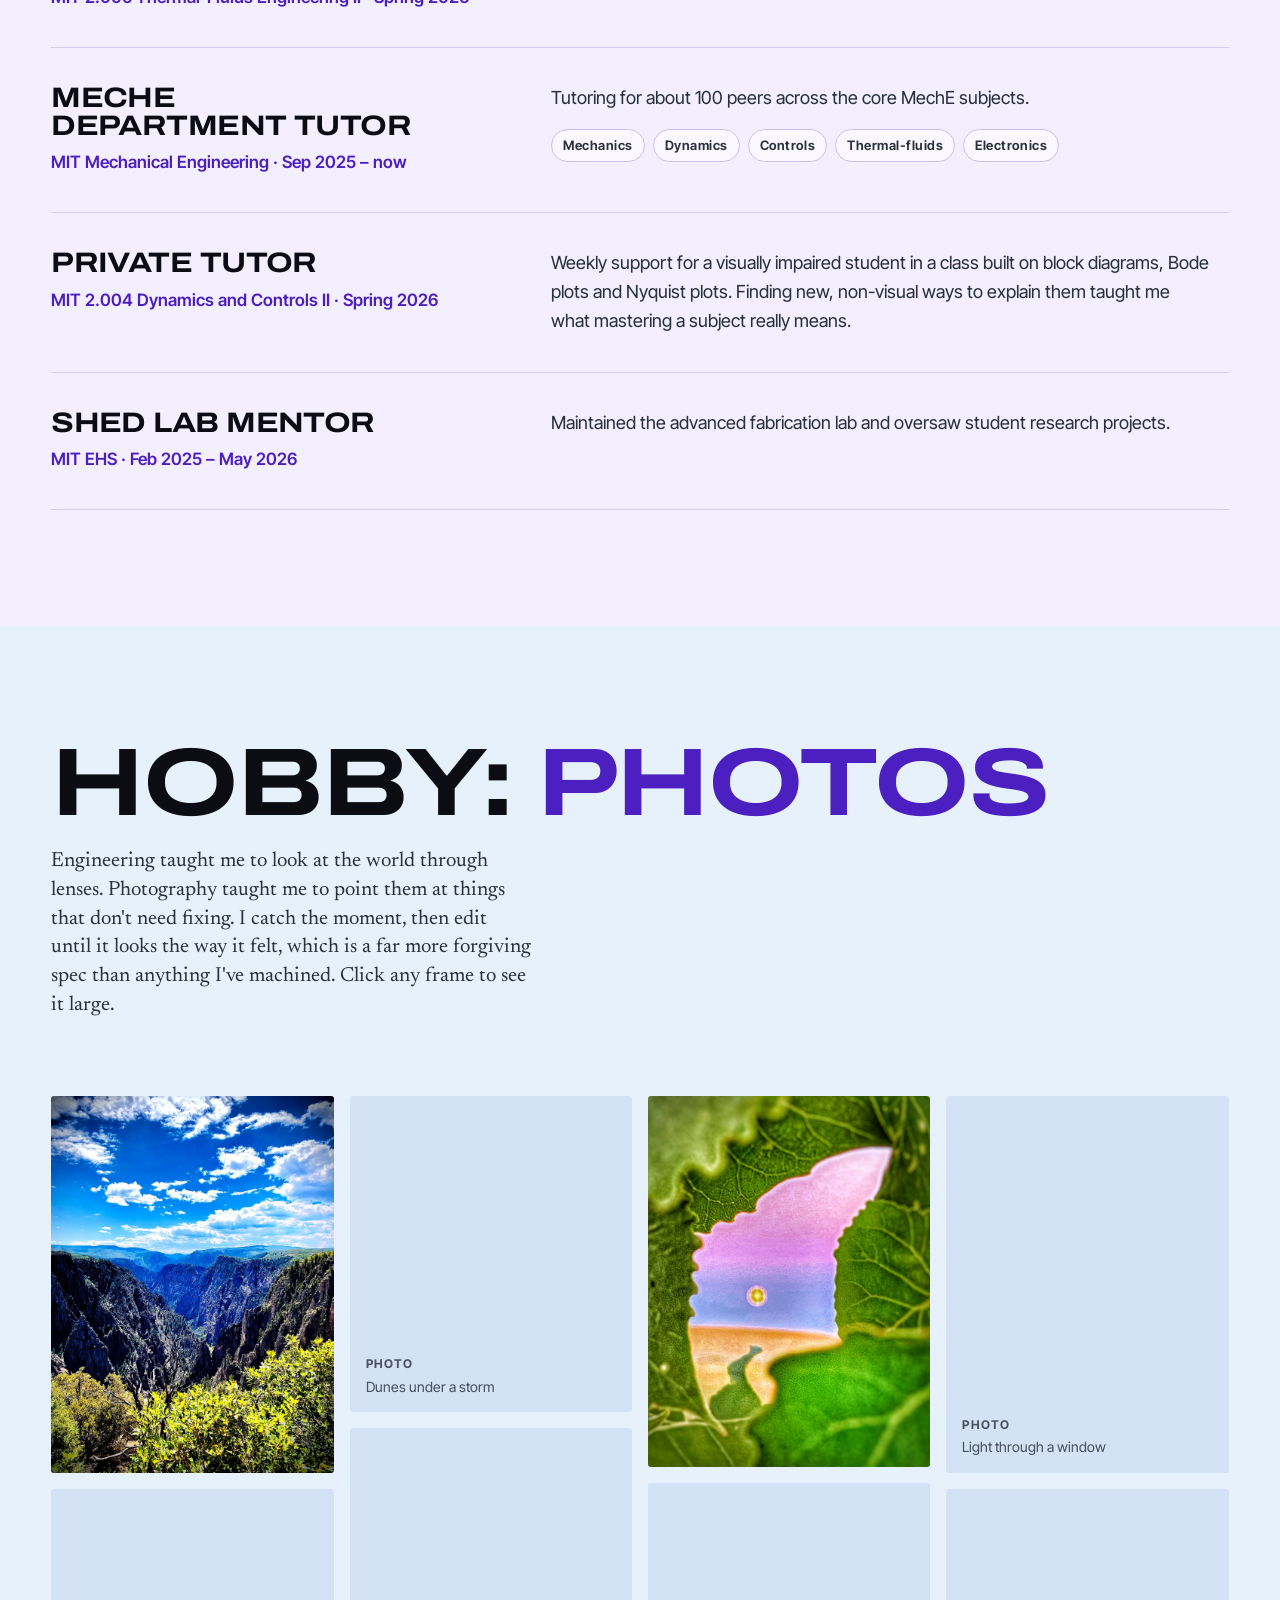
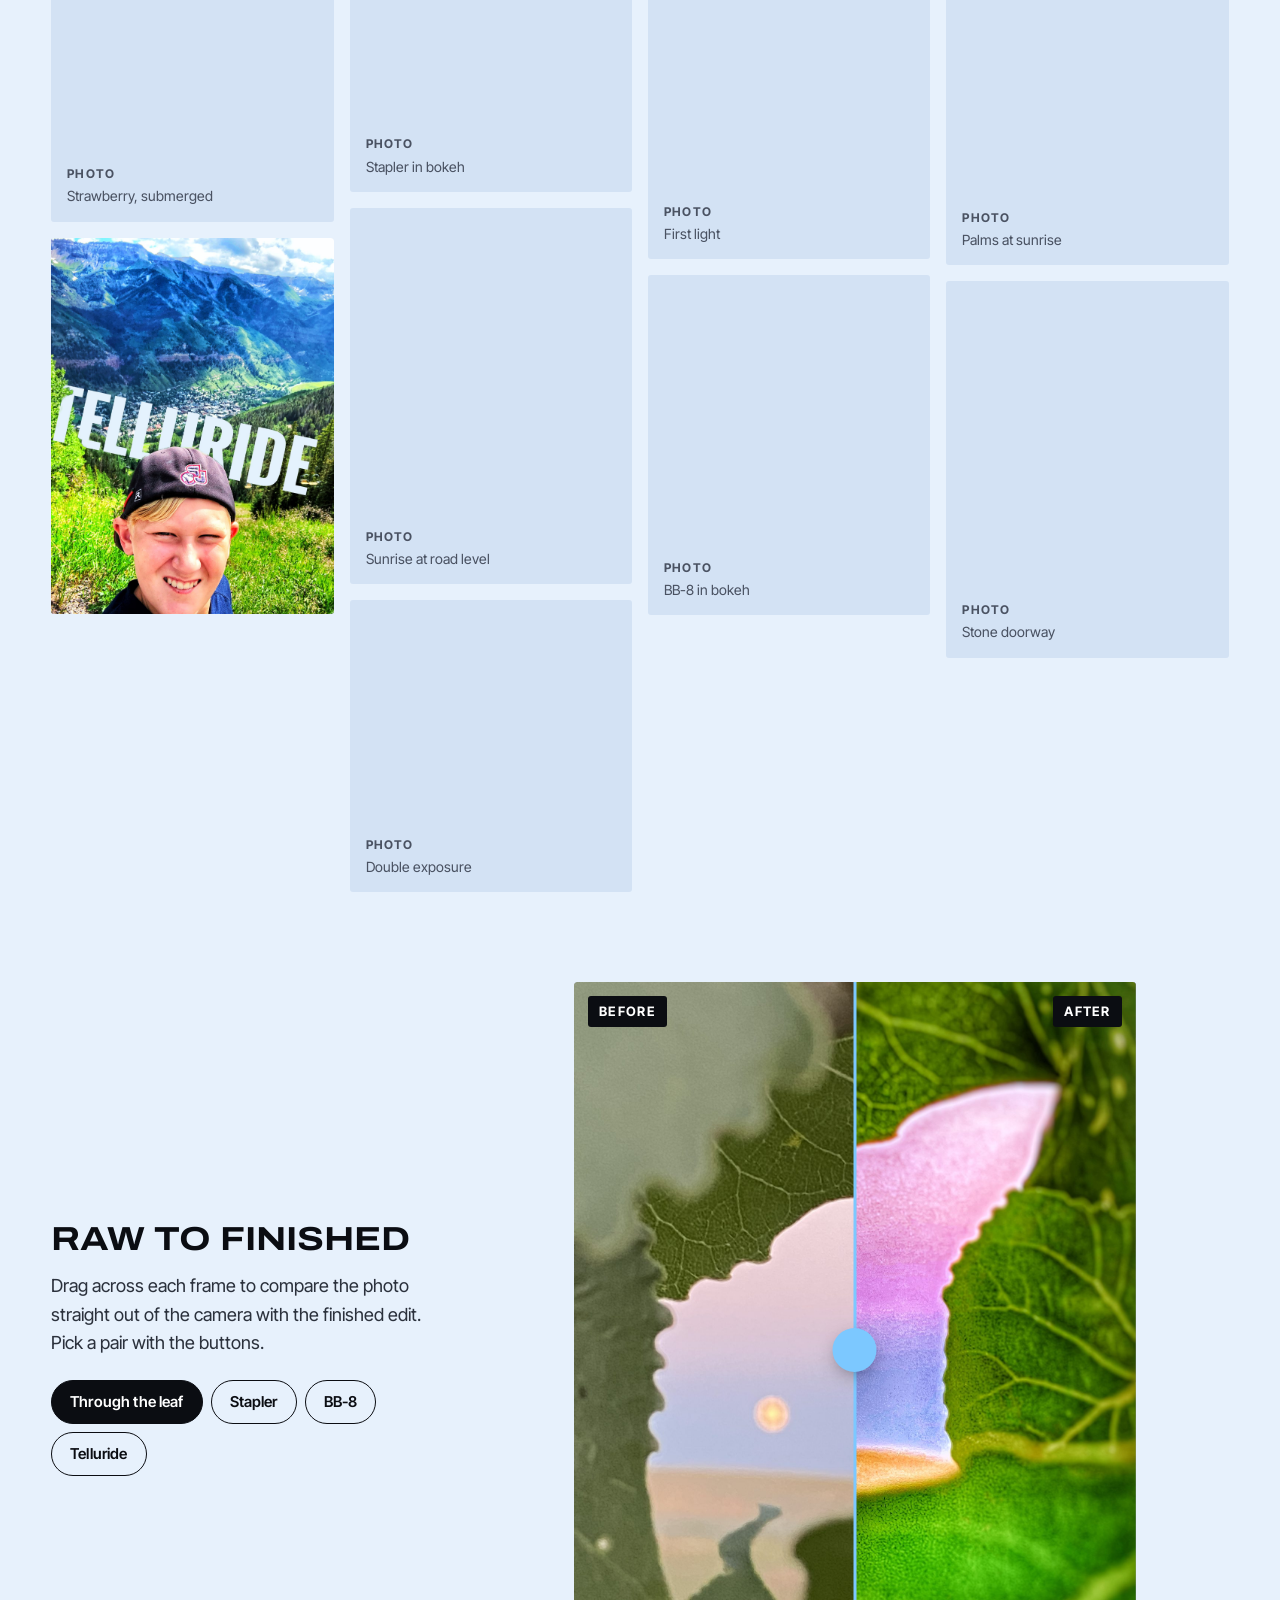
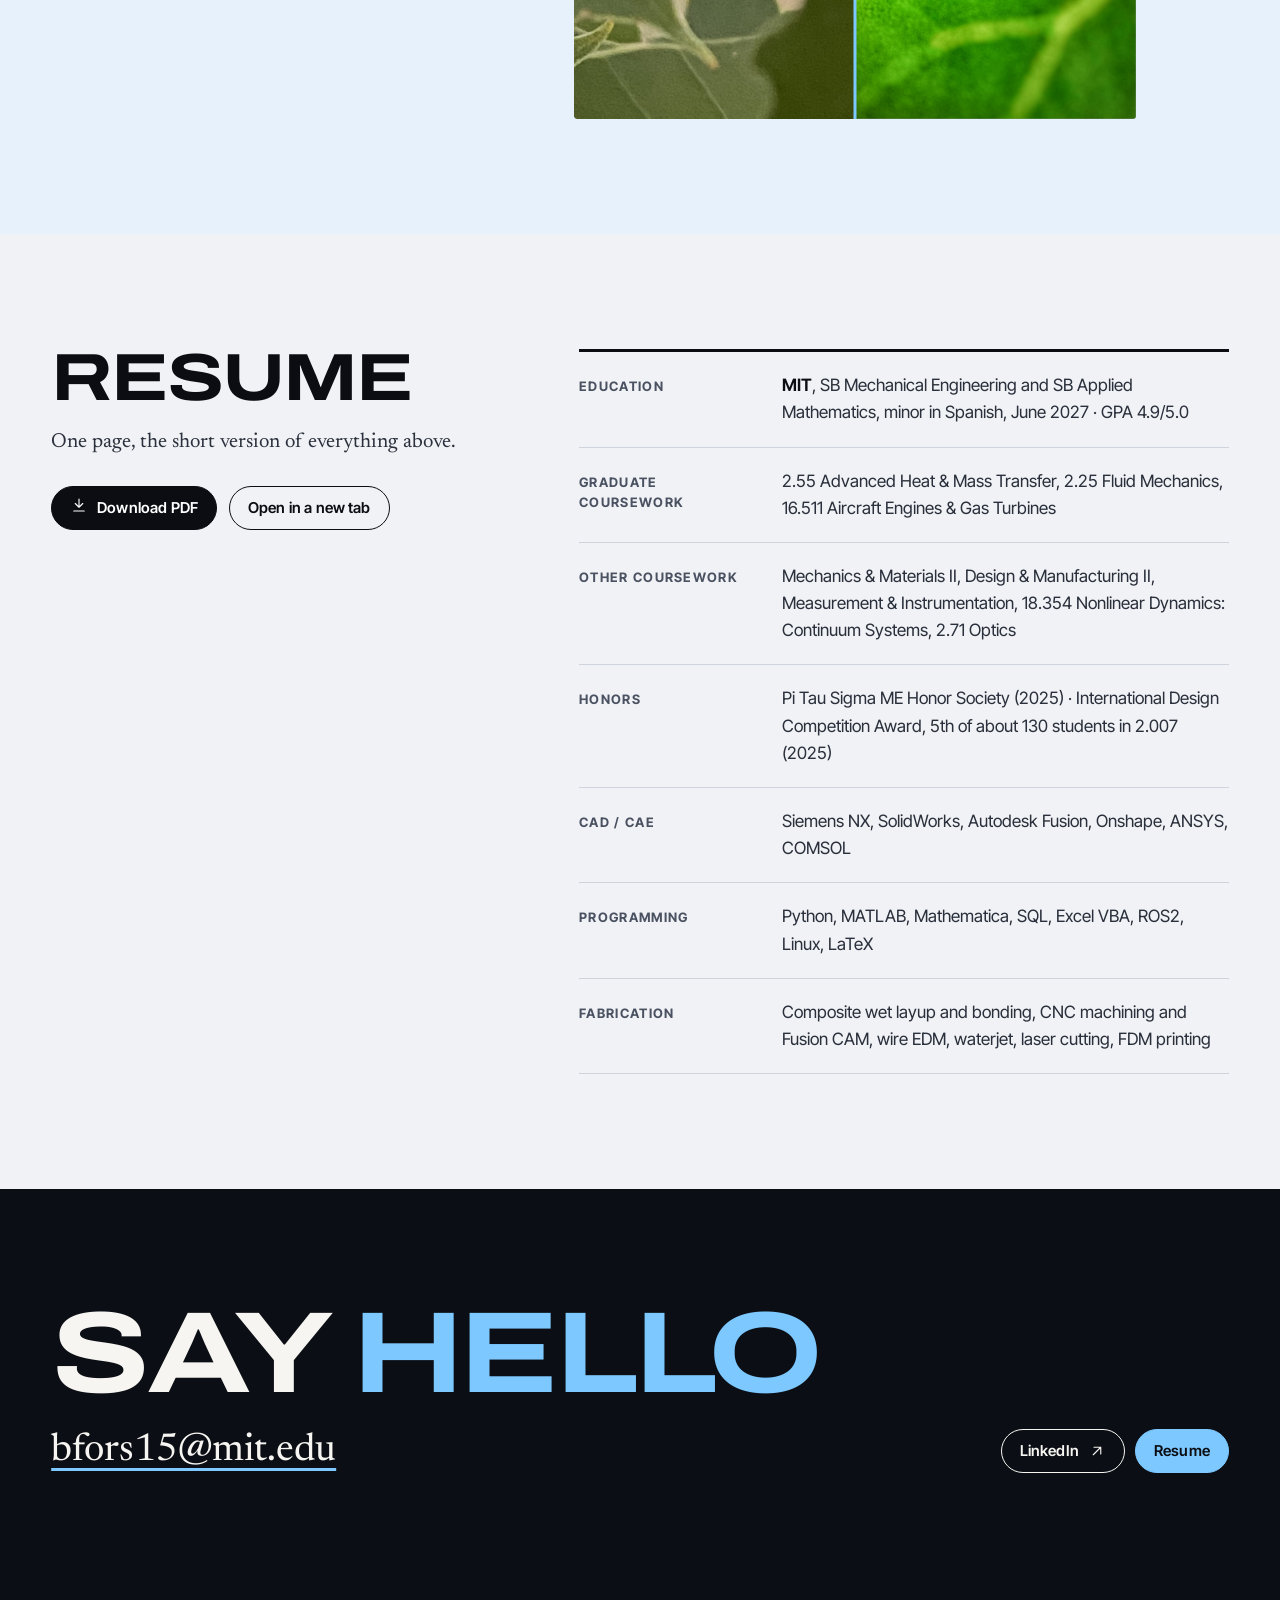
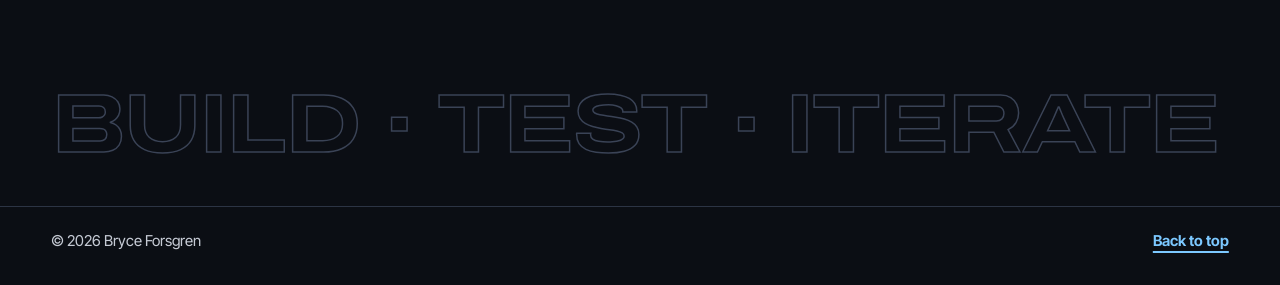
==== commit 838bfee7: "Remove partly wired board photo; version asset URLs so updates show immediately Co-Authored-By: Clau" ====
--- a/index.html
+++ b/index.html
@@ -9,7 +9,7 @@
   <link rel="icon" href="assets/brand/favicon.svg" type="image/svg+xml">
   <link rel="preload" href="assets/fonts/archivo-var.woff2" as="font" type="font/woff2" crossorigin>
   <link rel="preload" href="assets/fonts/intertight-var.woff2" as="font" type="font/woff2" crossorigin>
-  <link rel="stylesheet" href="css/site.css">
+  <link rel="stylesheet" href="css/site.css?v=202611010138">
   <!-- Light by default (easiest to read); remembers the visitor's toggle. -->
   <script>(function(){try{var t=localStorage.getItem("bf-theme");if(t==="dark")document.documentElement.dataset.theme="dark";}catch(e){}})();</script>
 </head>
@@ -214,8 +214,8 @@
     </div>
   </footer>
 
-  <script src="js/data.js"></script>
-  <script src="js/site.js"></script>
-  <script src="js/flow.js"></script>
+  <script src="js/data.js?v=202611010138"></script>
+  <script src="js/site.js?v=202611010138"></script>
+  <script src="js/flow.js?v=202611010138"></script>
 </body>
 </html>
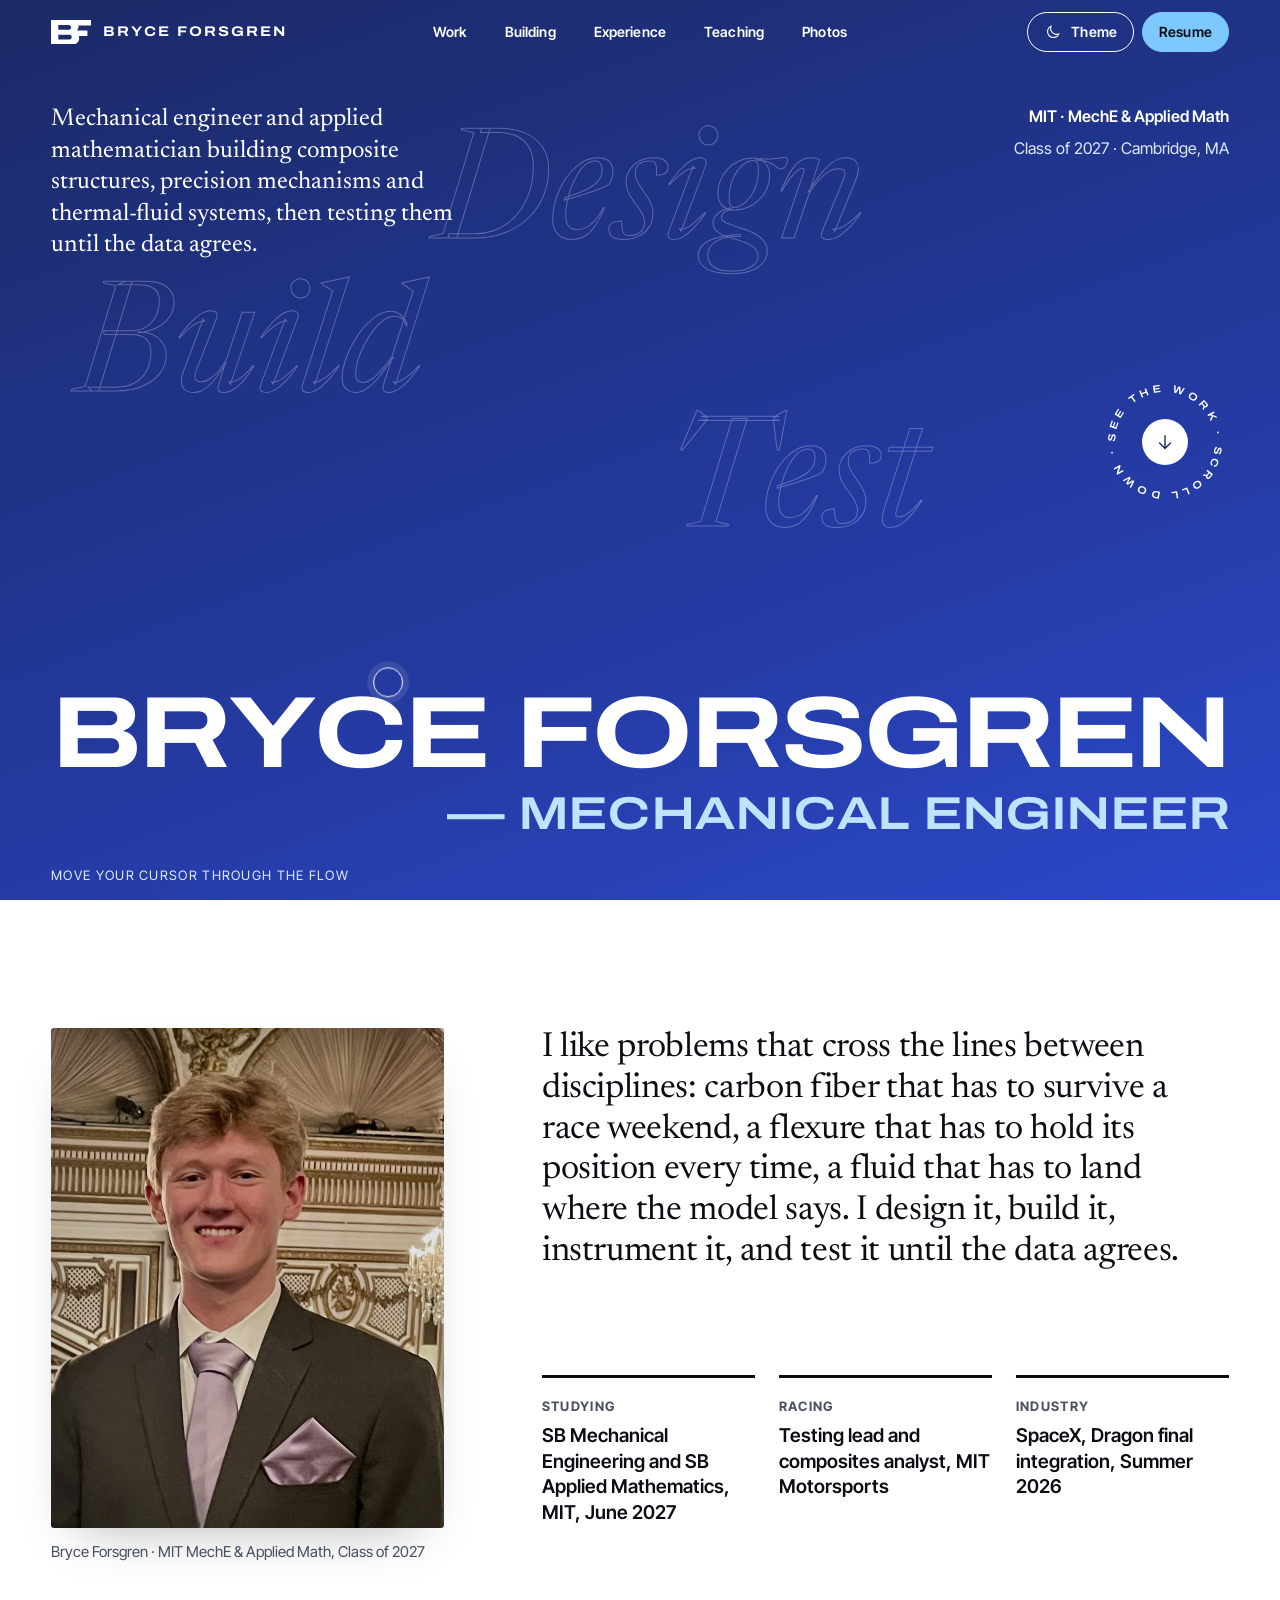
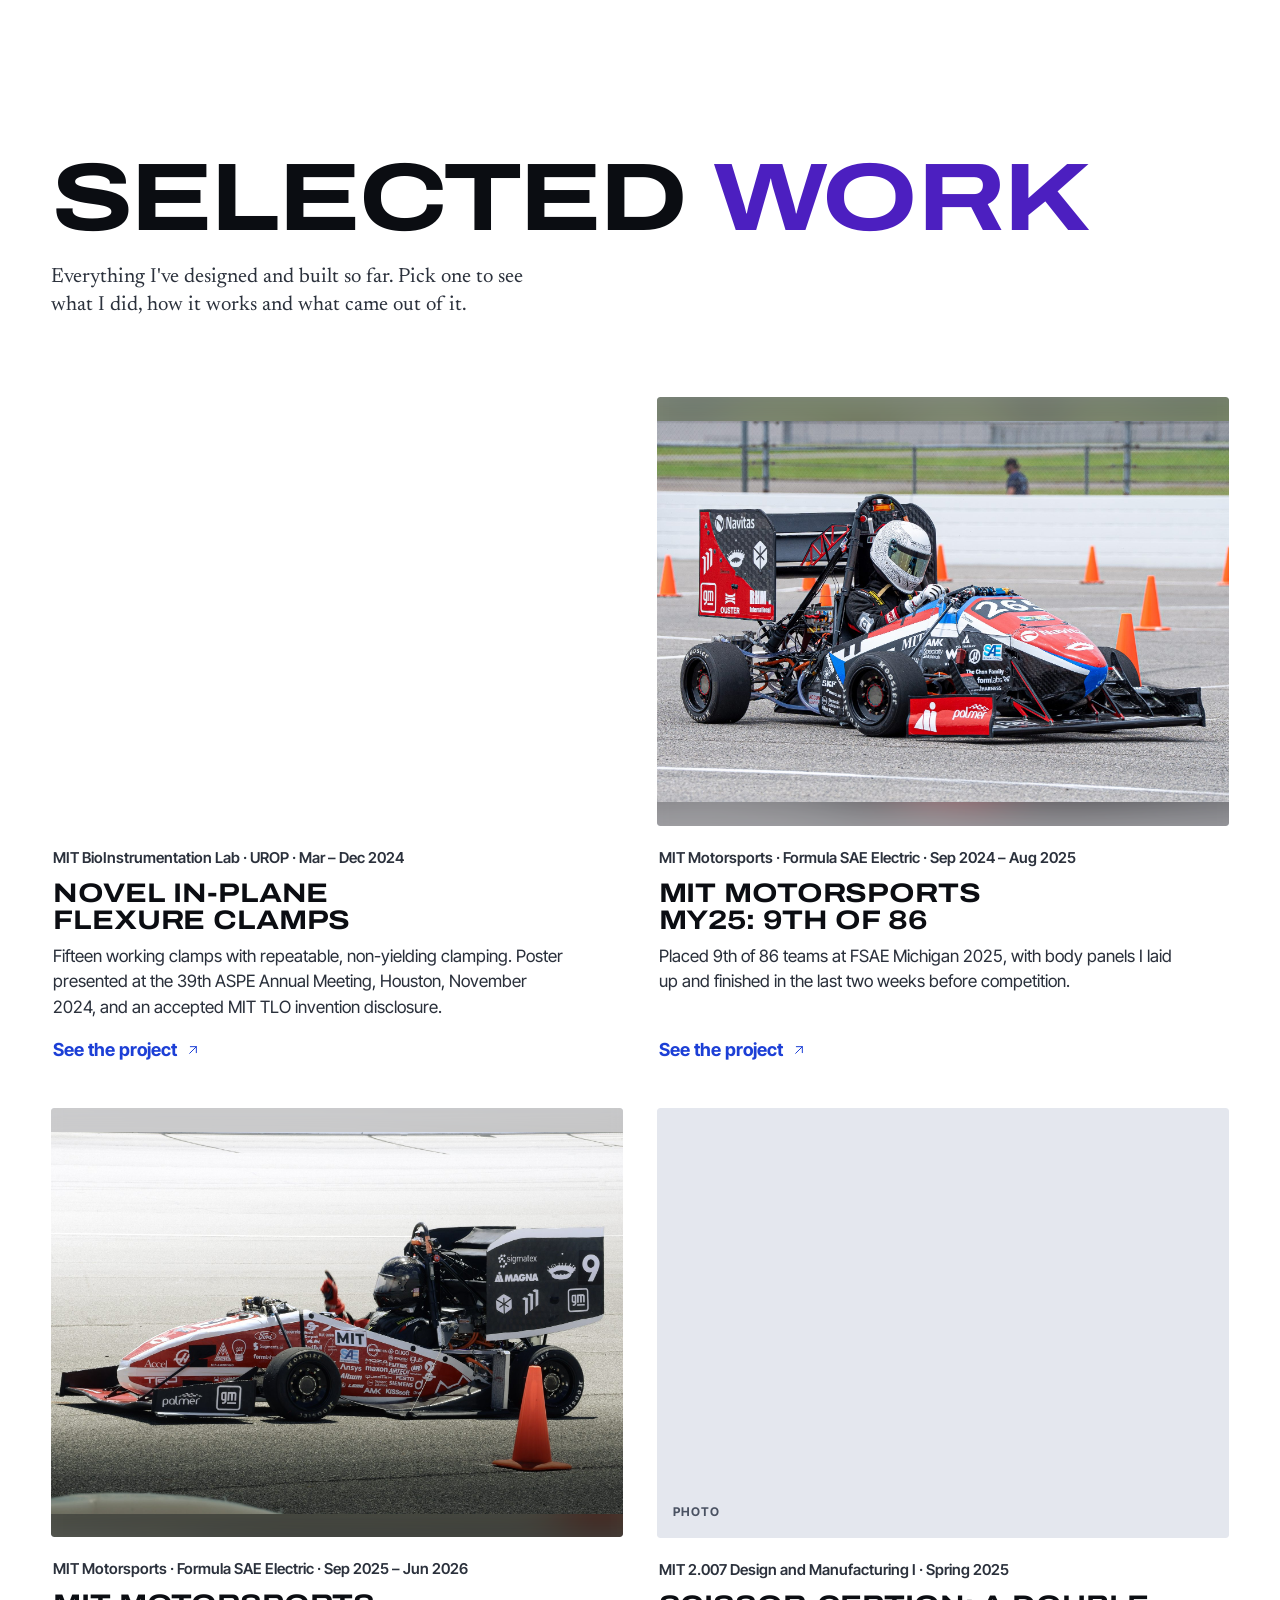
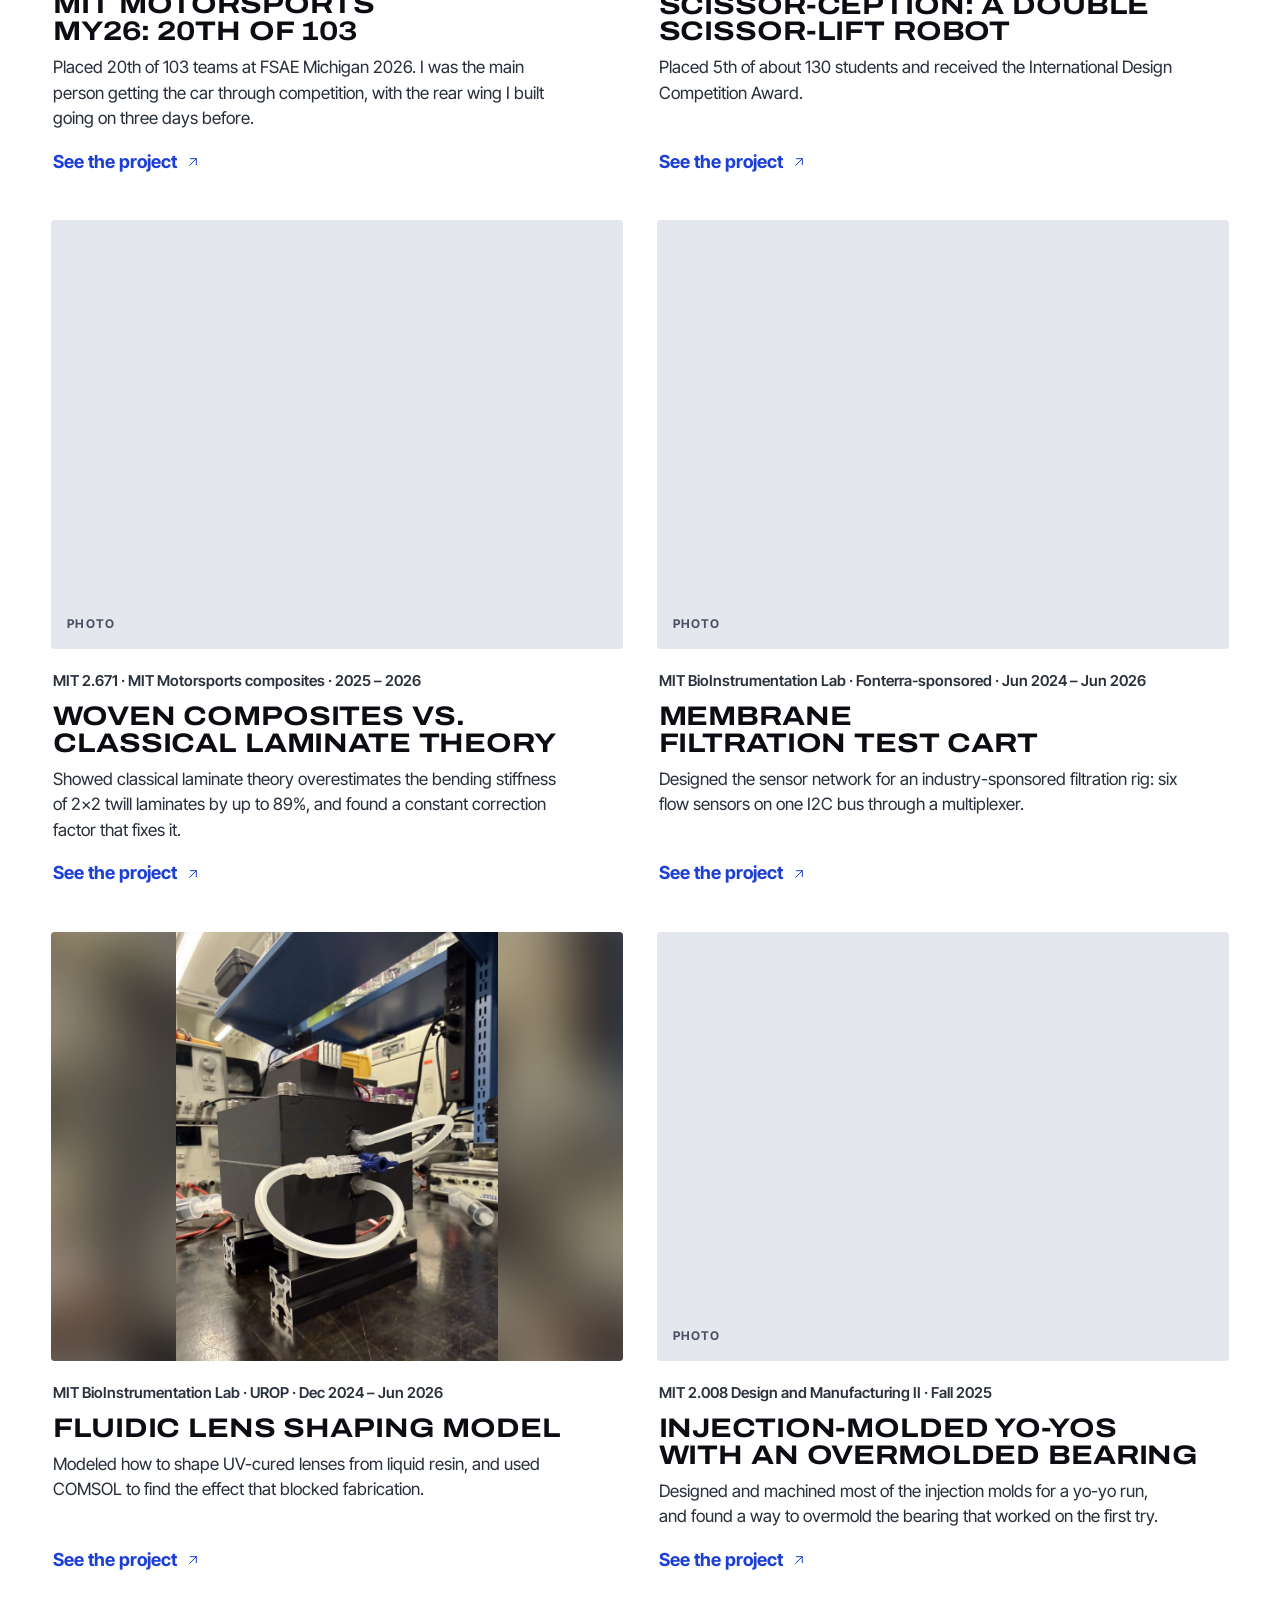
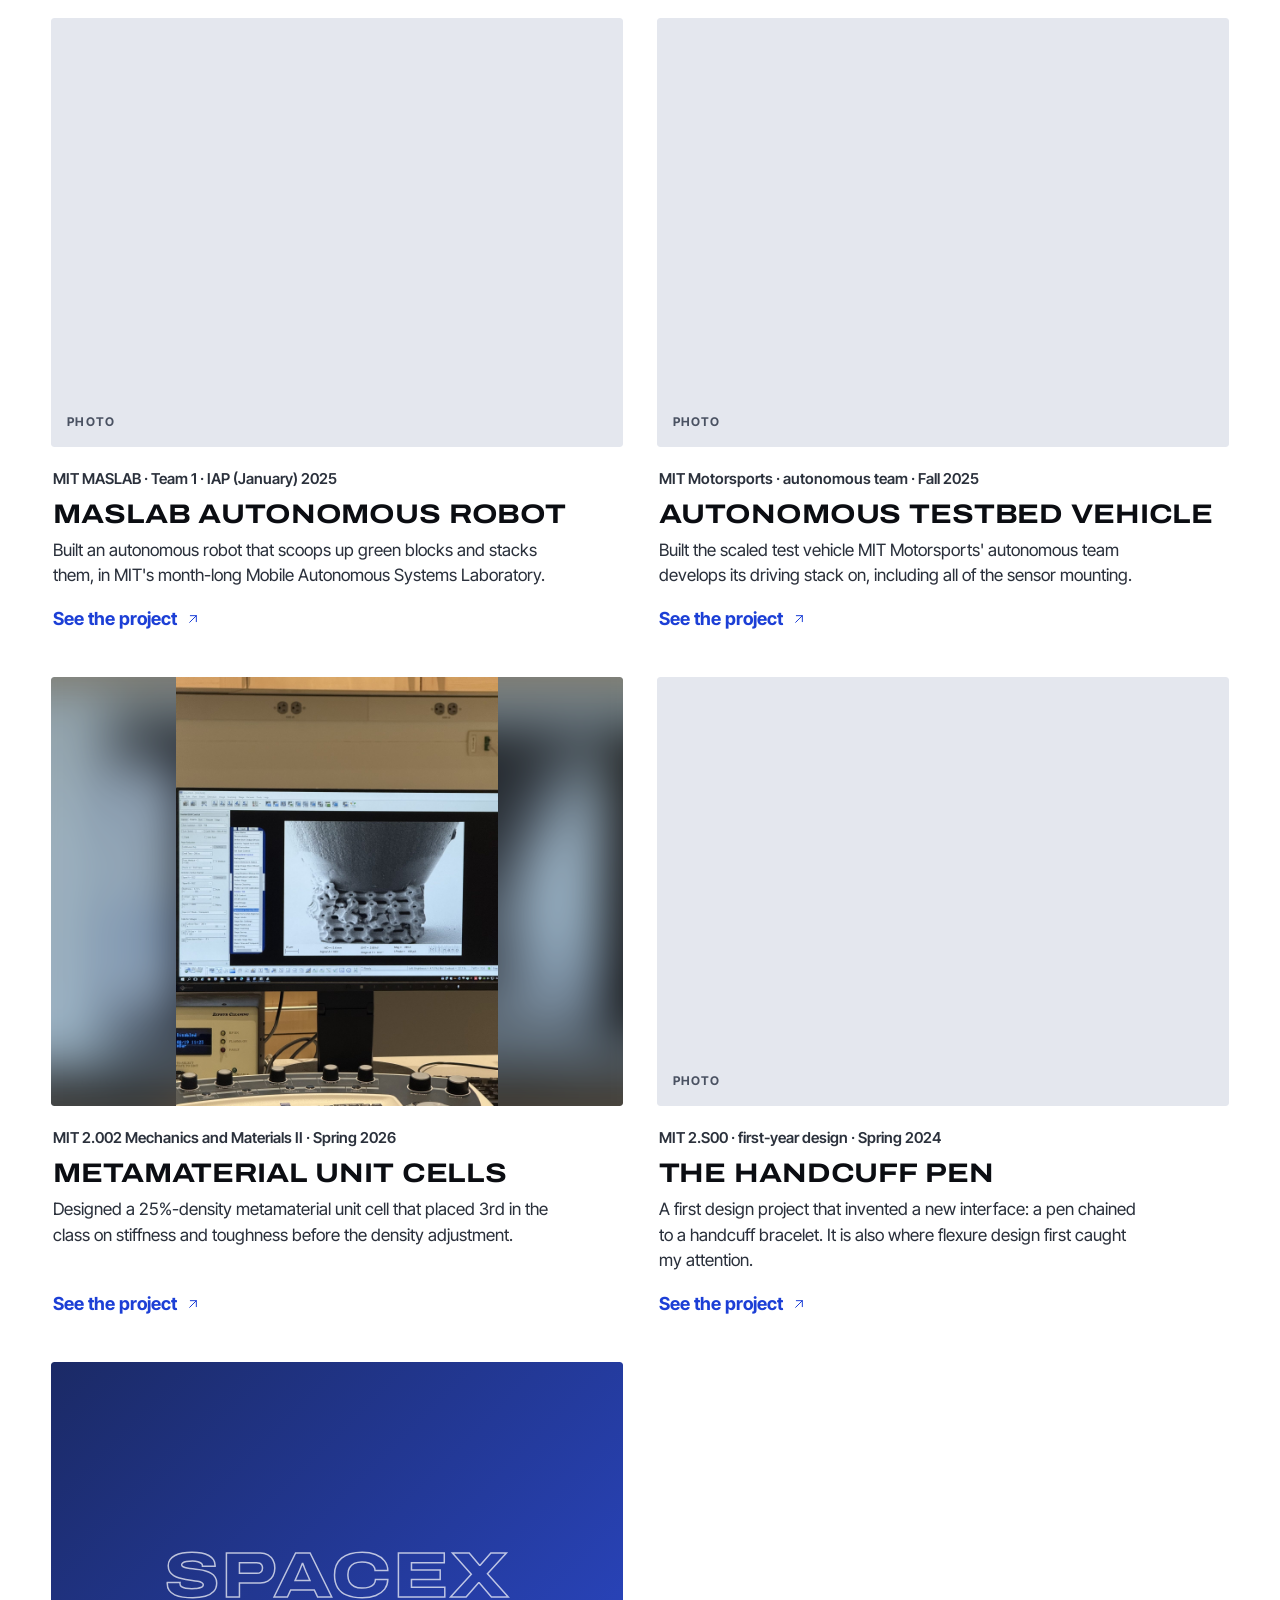
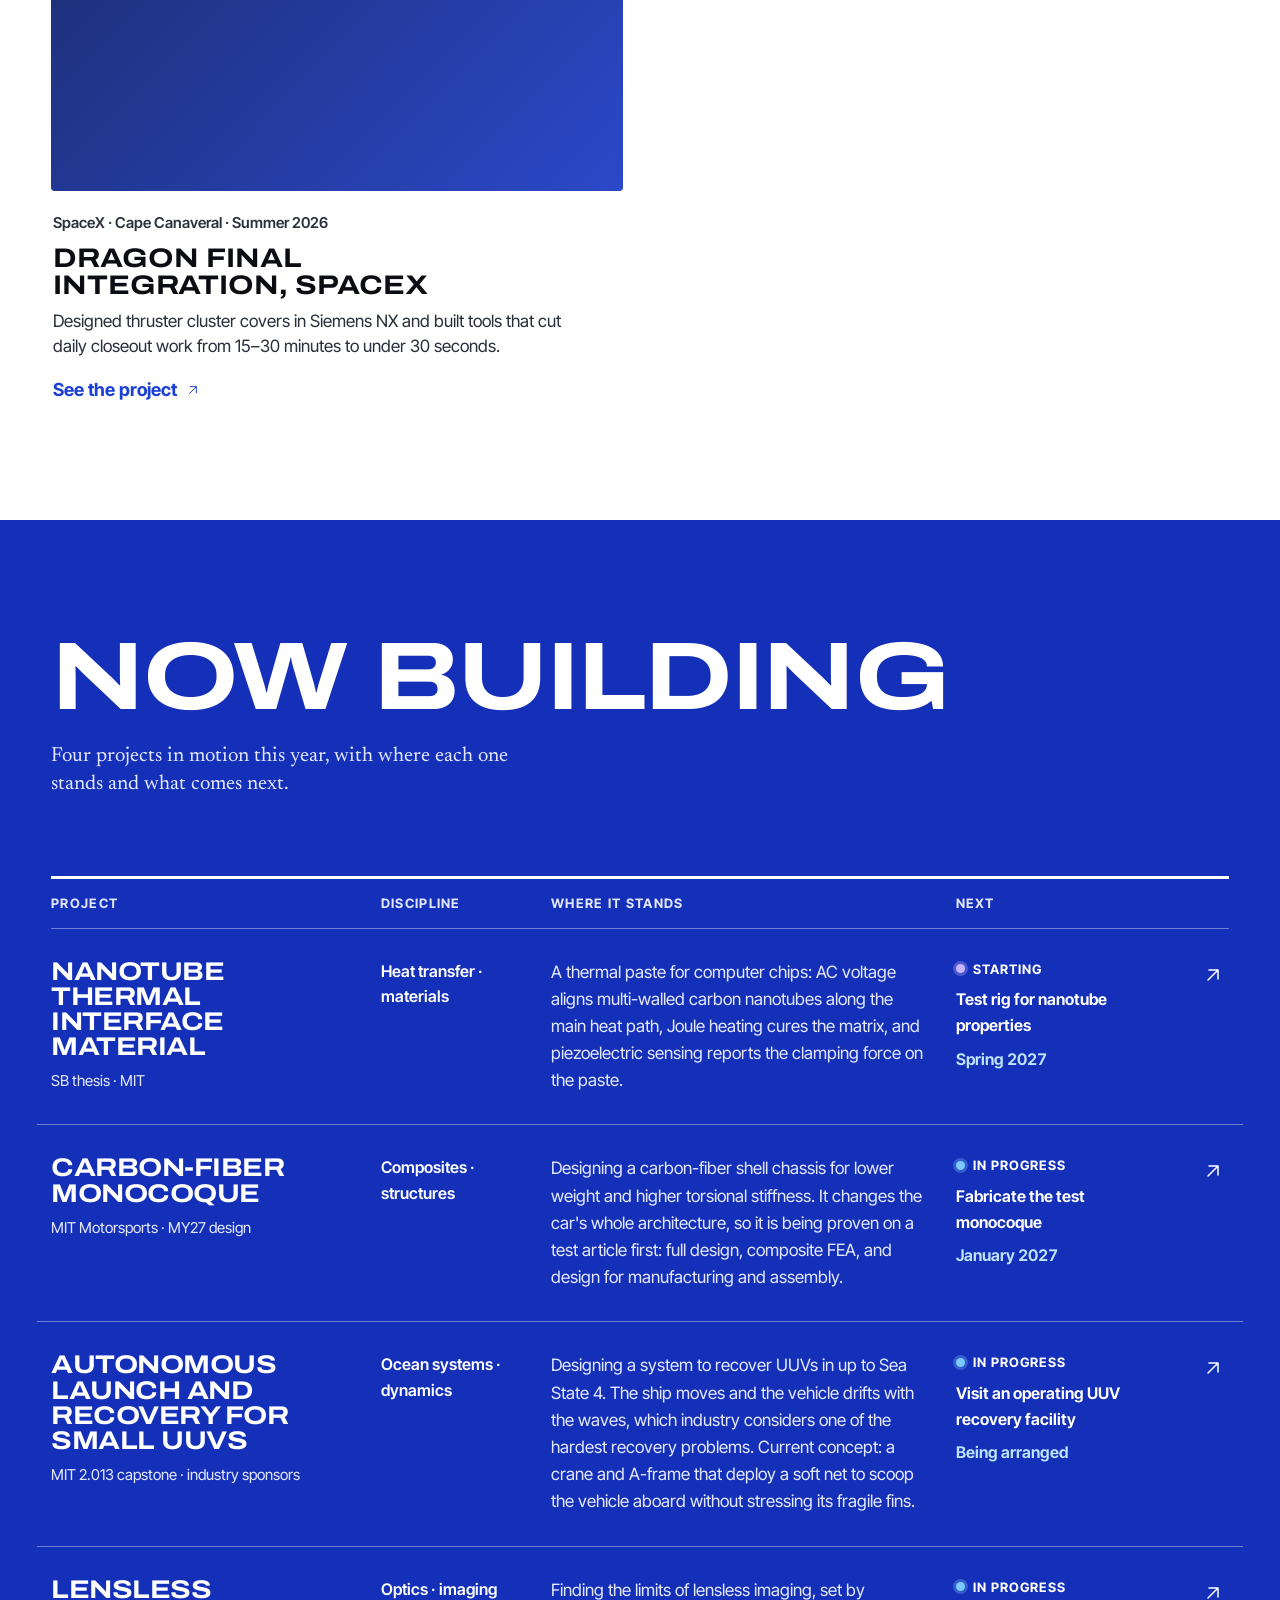
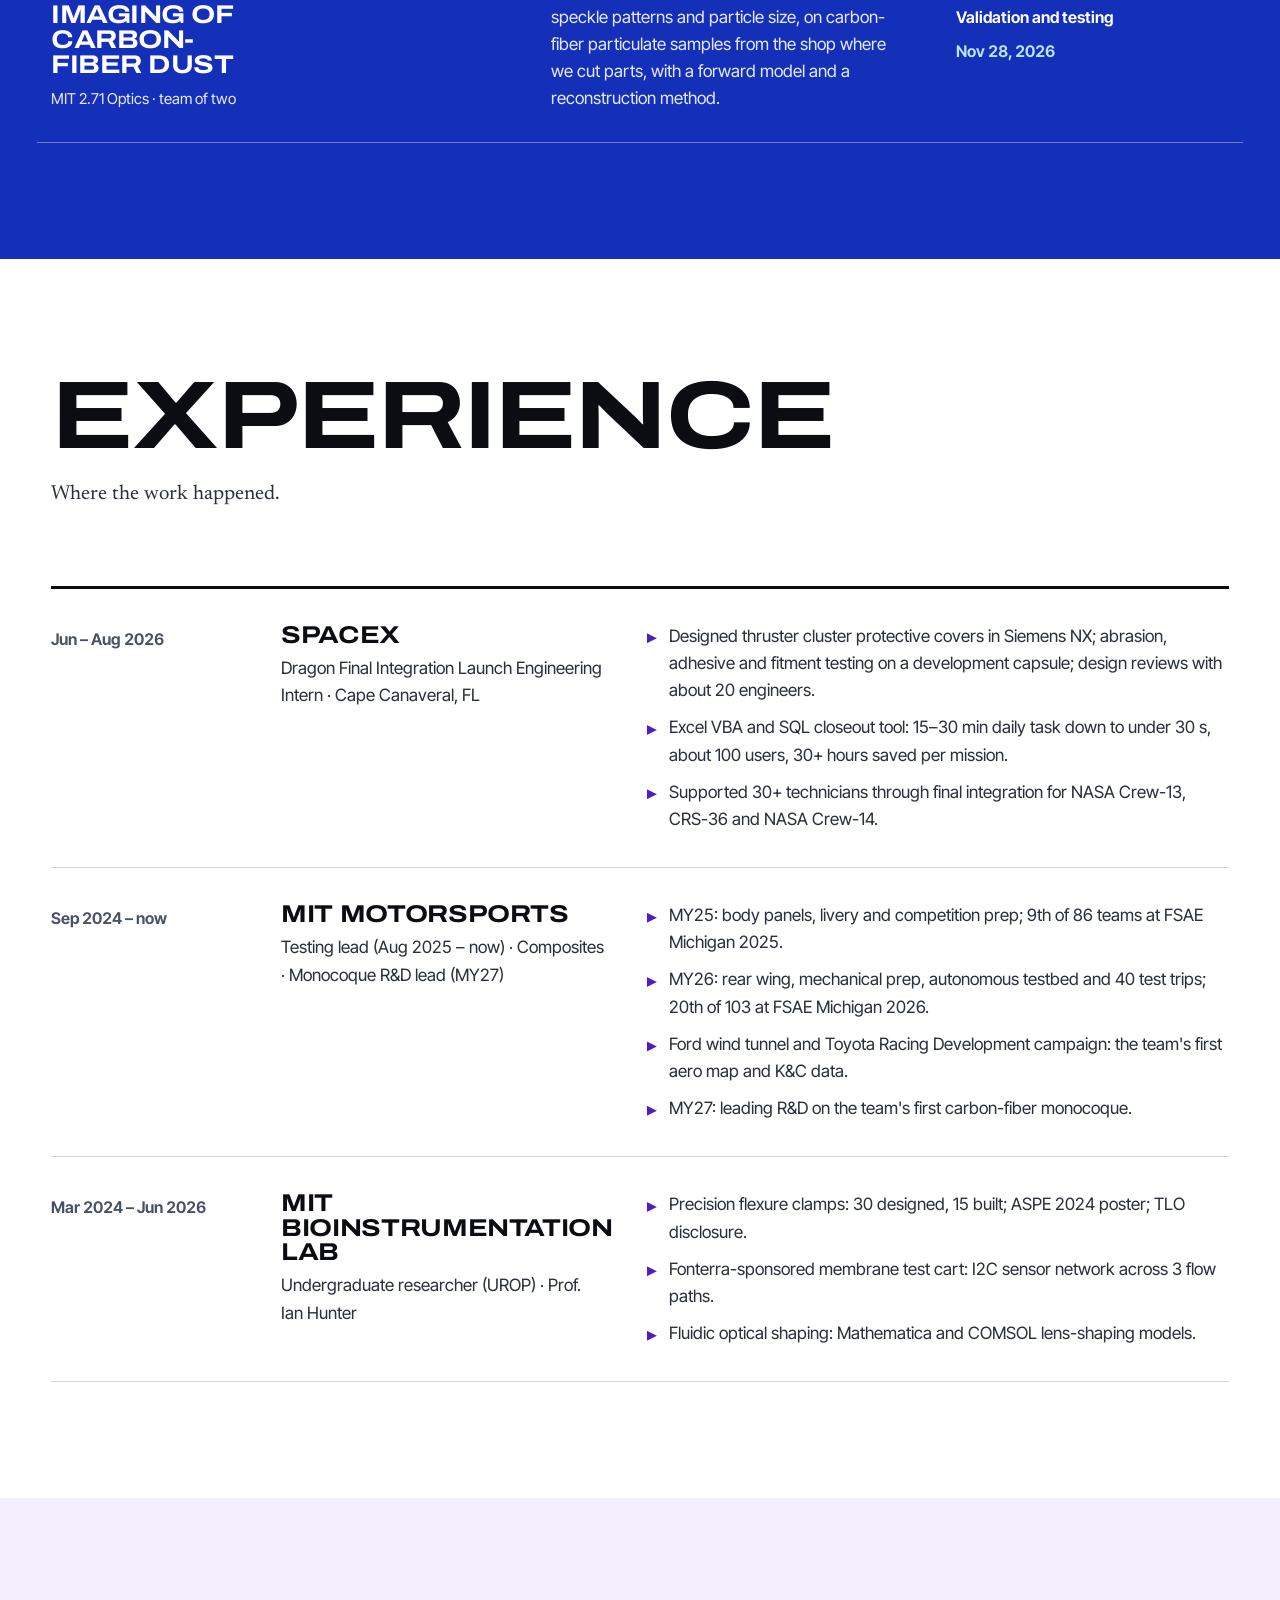
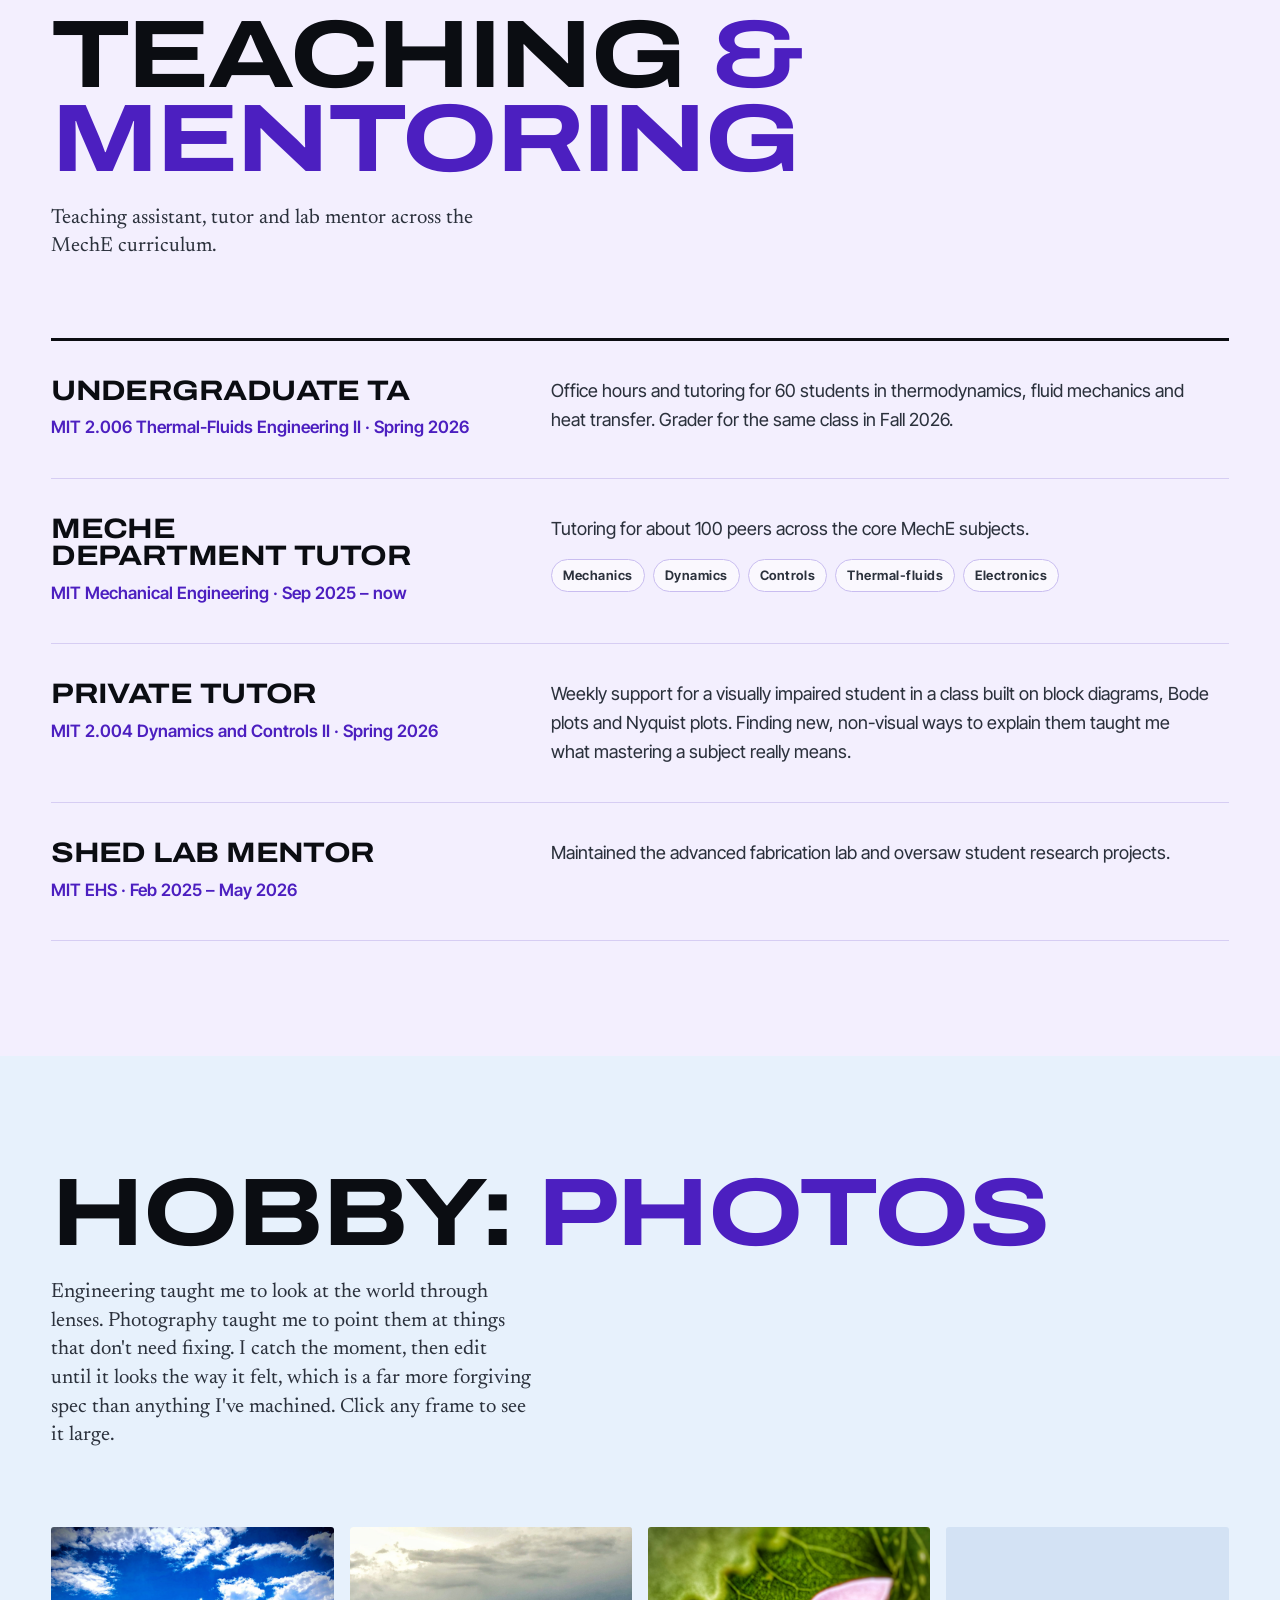
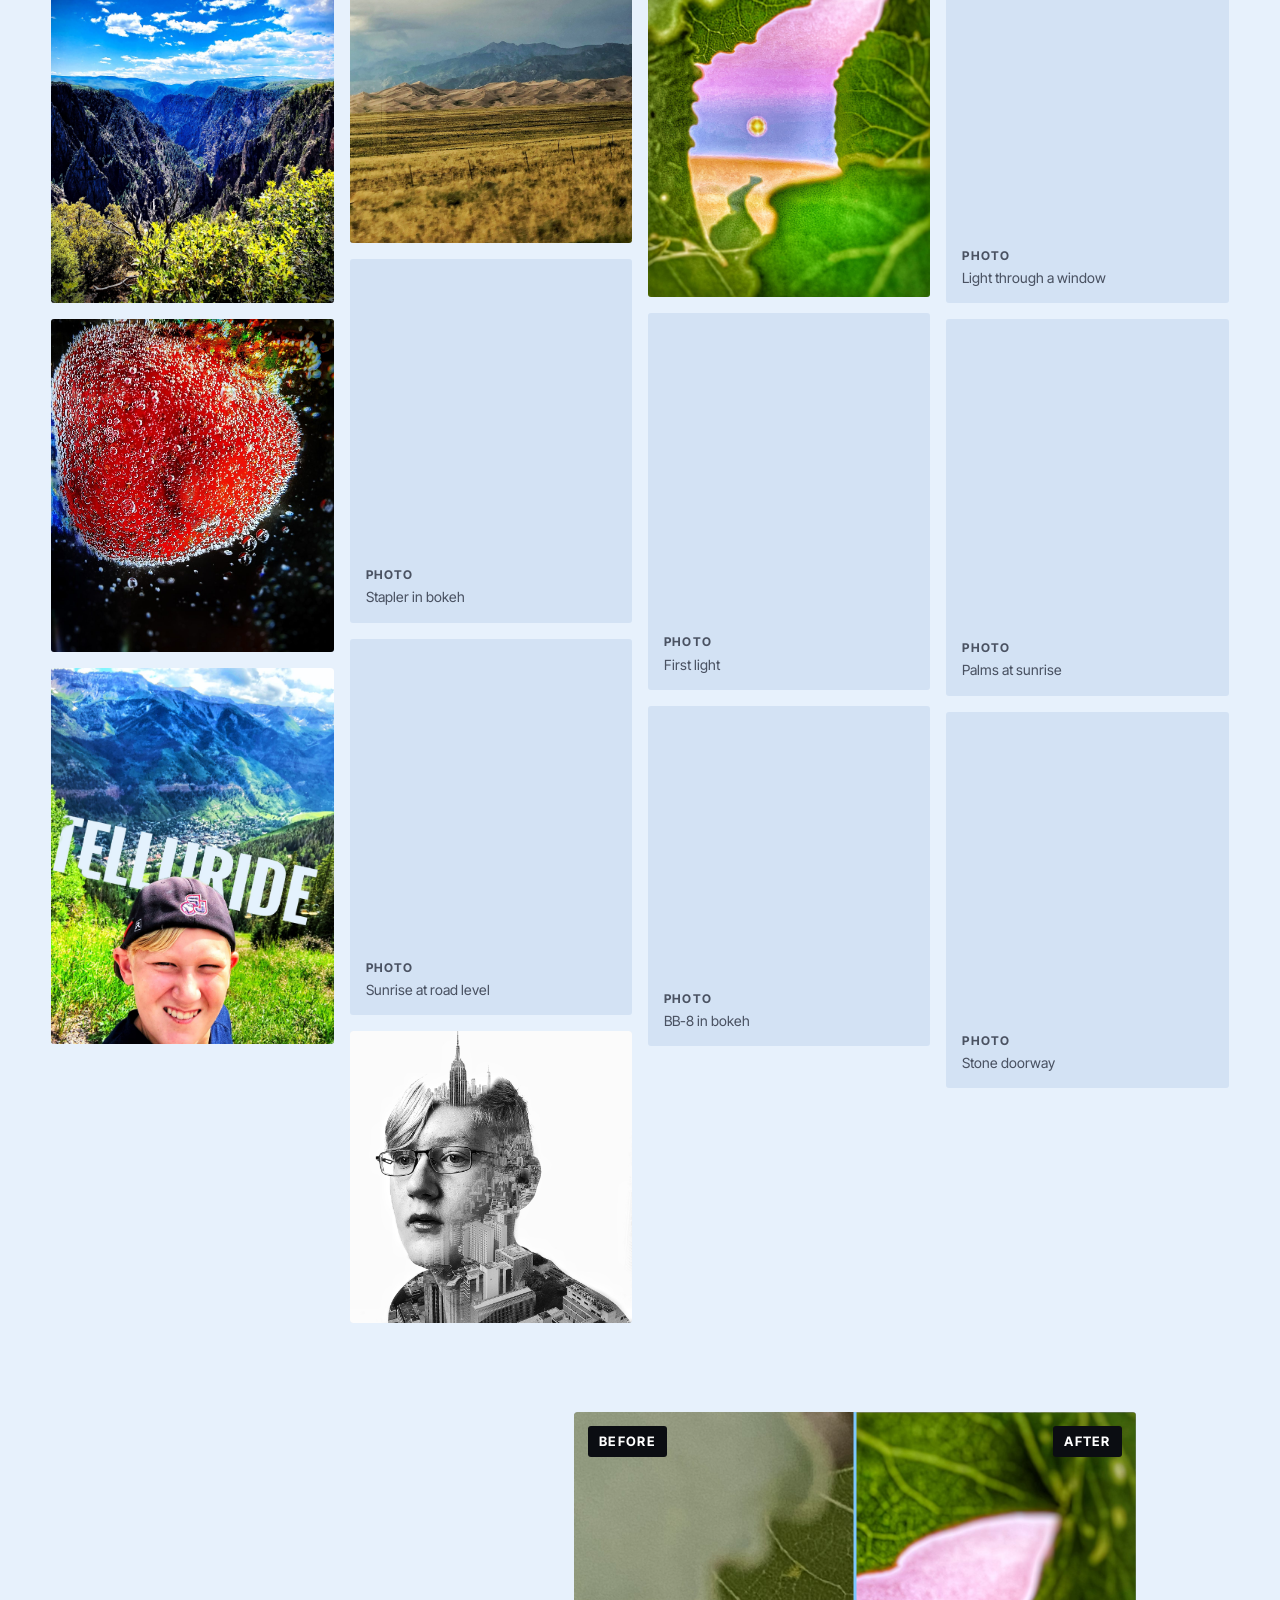
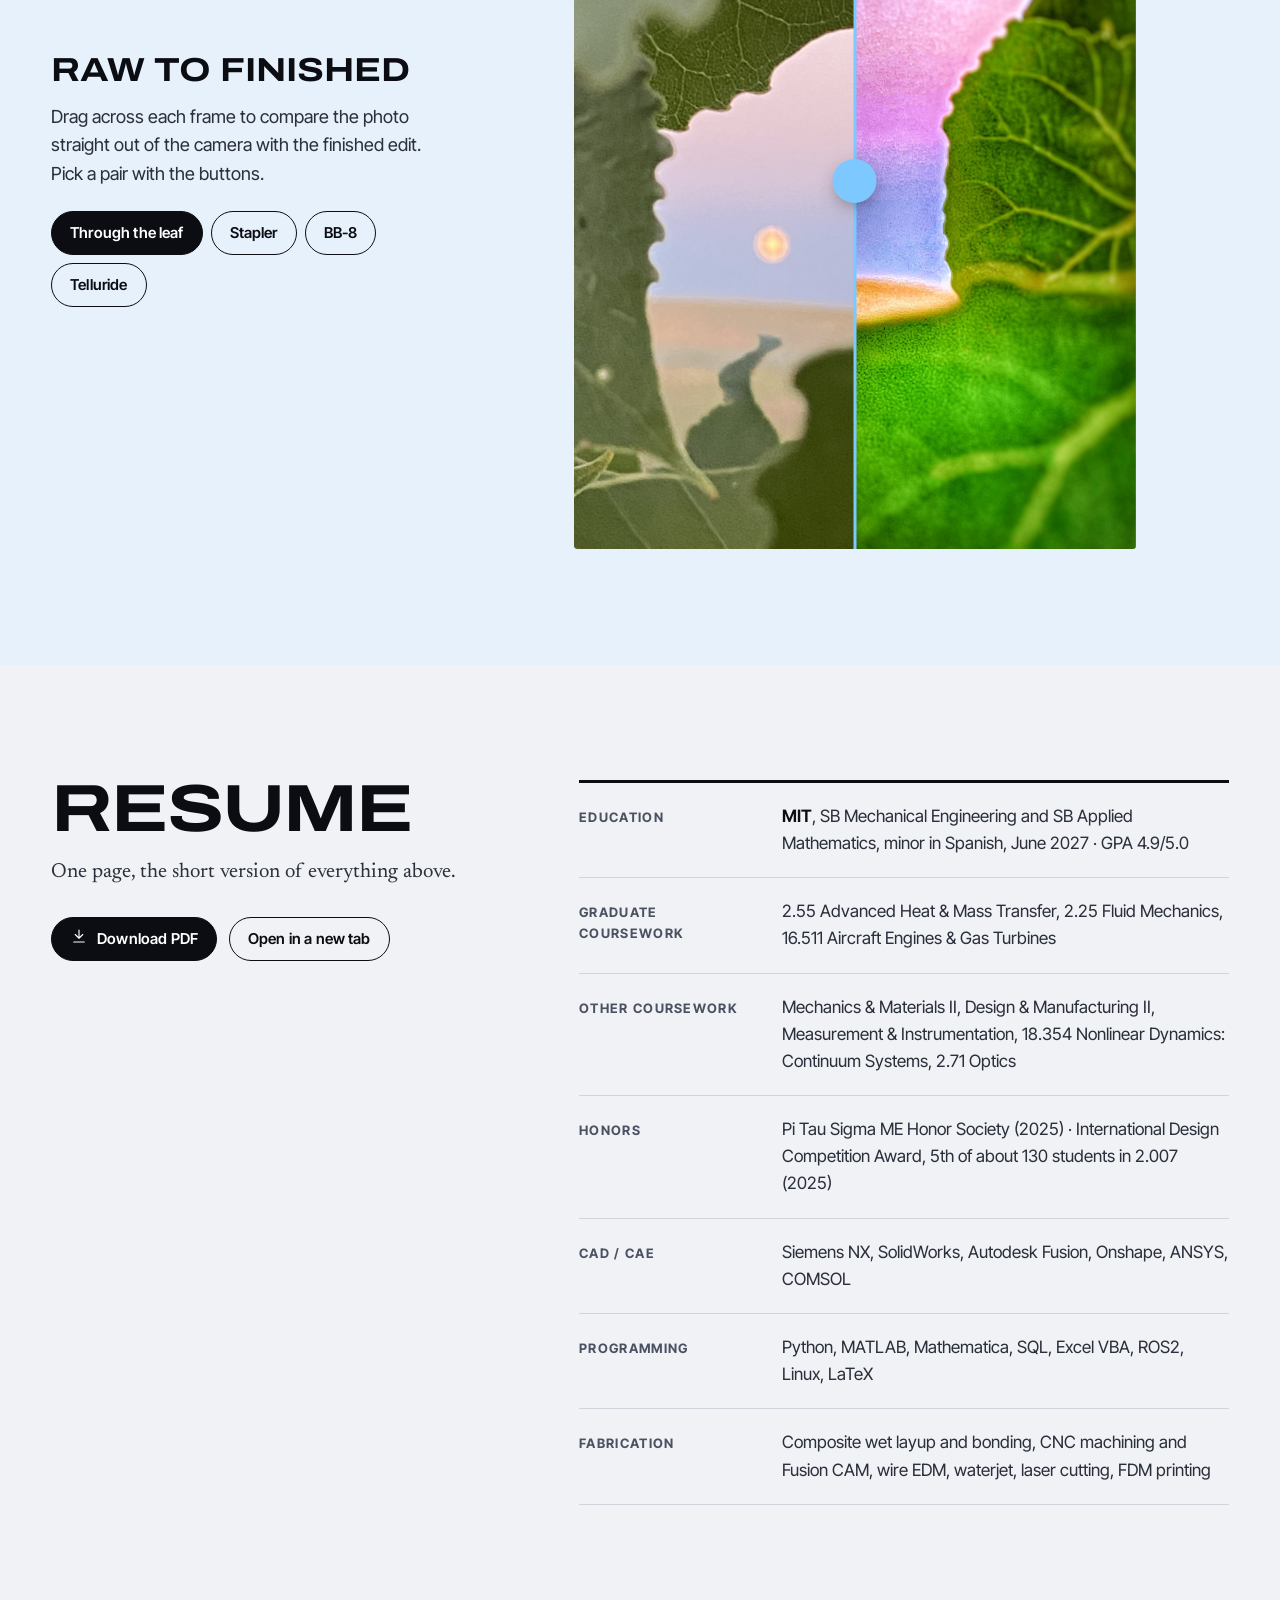
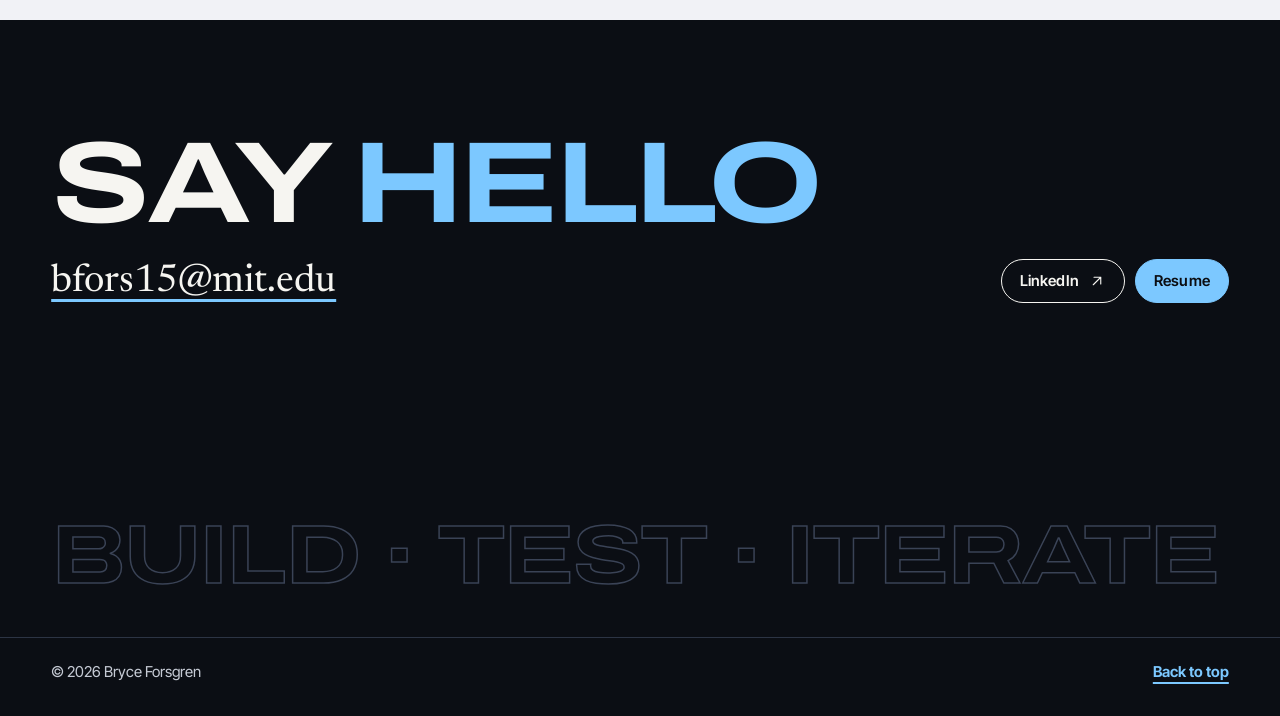
==== commit d26b8807: "Selected work as big project cards with one preview image each; SpaceX last Co-Authored-By: Claude O" ====
--- a/index.html
+++ b/index.html
@@ -9,7 +9,7 @@
   <link rel="icon" href="assets/brand/favicon.svg" type="image/svg+xml">
   <link rel="preload" href="assets/fonts/archivo-var.woff2" as="font" type="font/woff2" crossorigin>
   <link rel="preload" href="assets/fonts/intertight-var.woff2" as="font" type="font/woff2" crossorigin>
-  <link rel="stylesheet" href="css/site.css?v=202611010138">
+  <link rel="stylesheet" href="css/site.css?v=202611010142">
   <!-- Light by default (easiest to read); remembers the visitor's toggle. -->
   <script>(function(){try{var t=localStorage.getItem("bf-theme");if(t==="dark")document.documentElement.dataset.theme="dark";}catch(e){}})();</script>
 </head>
@@ -116,15 +116,11 @@
       <div class="container">
         <div class="section-head reveal">
           <h2 id="work-title">Selected <span class="hl">work</span></h2>
-          <p>Four projects start to finish: what I built, what I did myself, and what came out of it.</p>
-        </div>
-        <div data-featured></div>
-        <div class="also">
-          <h3 class="subhead">Also built</h3>
-          <div data-also></div>
-        </div>
-      </div>
-      <div class="peek" data-peek aria-hidden="true"></div>
+          <p>Everything I've designed and built so far. Pick one to see what I did, how it works and what came out of it.</p>
+        </div>
+        <!-- Project cards are built from js/data.js (projects). -->
+        <div class="cards" data-projects></div>
+      </div>
     </section>
 
     <!-- ===================== NOW BUILDING (cobalt) ===================== -->
@@ -214,8 +210,8 @@
     </div>
   </footer>
 
-  <script src="js/data.js?v=202611010138"></script>
-  <script src="js/site.js?v=202611010138"></script>
-  <script src="js/flow.js?v=202611010138"></script>
+  <script src="js/data.js?v=202611010142"></script>
+  <script src="js/site.js?v=202611010142"></script>
+  <script src="js/flow.js?v=202611010142"></script>
 </body>
 </html>
--- a/css/site.css
+++ b/css/site.css
@@ -581,3 +581,25 @@
 
 /* Lightbox: the photo keeps its true shape and fits the screen. */
 .lightbox .lb-img { display: block; width: auto; height: auto; max-width: 92vw; max-height: 82vh; margin: 0 auto; border-radius: var(--radius); background: #1b2130; }
+
+/* ---- Selected work: big project cards -------------------------------
+   One grid of cards, each a single link with one preview image.
+   2 per row on wide screens, 1 on phones. */
+.cards { display: grid; grid-template-columns: repeat(2, minmax(0, 1fr)); gap: clamp(28px, 3.4vw, 48px) clamp(20px, 2.6vw, 36px); }
+.card { display: flex; flex-direction: column; color: inherit; text-decoration: none; border-radius: var(--radius); }
+.card-media { position: relative; aspect-ratio: 4 / 3; border-radius: var(--radius); overflow: hidden; }
+.card-media .ph { position: absolute; inset: 0; transition: transform 1s var(--ease-out); }
+.card:hover .card-media .ph { transform: scale(1.03); }
+.card-body { padding: 20px 2px 0; display: flex; flex-direction: column; gap: 10px; flex: 1; }
+.card .meta { font-size: .9375rem; color: var(--ink-2); }
+.card h3 { font-family: var(--font-display); font-stretch: 118%; font-weight: 700; text-transform: uppercase; font-size: clamp(1.45rem, 2.1vw, 2rem); line-height: 1; letter-spacing: -.005em; }
+.card-sum { color: var(--ink-2); font-size: 1.0625rem; line-height: 1.5; max-width: 52ch; }
+.card-go { margin-top: auto; padding-top: 6px; display: inline-flex; align-items: center; gap: 8px; font-weight: 700; color: var(--link); }
+.card-go svg { width: 16px; height: 16px; transition: transform .4s var(--ease-out); }
+.card:hover .card-go svg { transform: translate(3px, -3px); }
+.card:hover h3 { color: var(--link); }
+.card:focus-visible { outline: 3px solid var(--link); outline-offset: 6px; }
+/* A project with no photos gets a cobalt panel with its organization name. */
+.card-noimg { background: linear-gradient(135deg, var(--hero-a), var(--hero-b)); display: grid; place-items: center; }
+.card-noimg span { font-family: var(--font-display); font-stretch: 125%; font-weight: 800; text-transform: uppercase; font-size: clamp(2.4rem, 5vw, 4.2rem); color: transparent; -webkit-text-stroke: 1.5px rgb(255 255 255 / .7); letter-spacing: .02em; }
+@media (max-width: 760px) { .cards { grid-template-columns: minmax(0, 1fr); } }
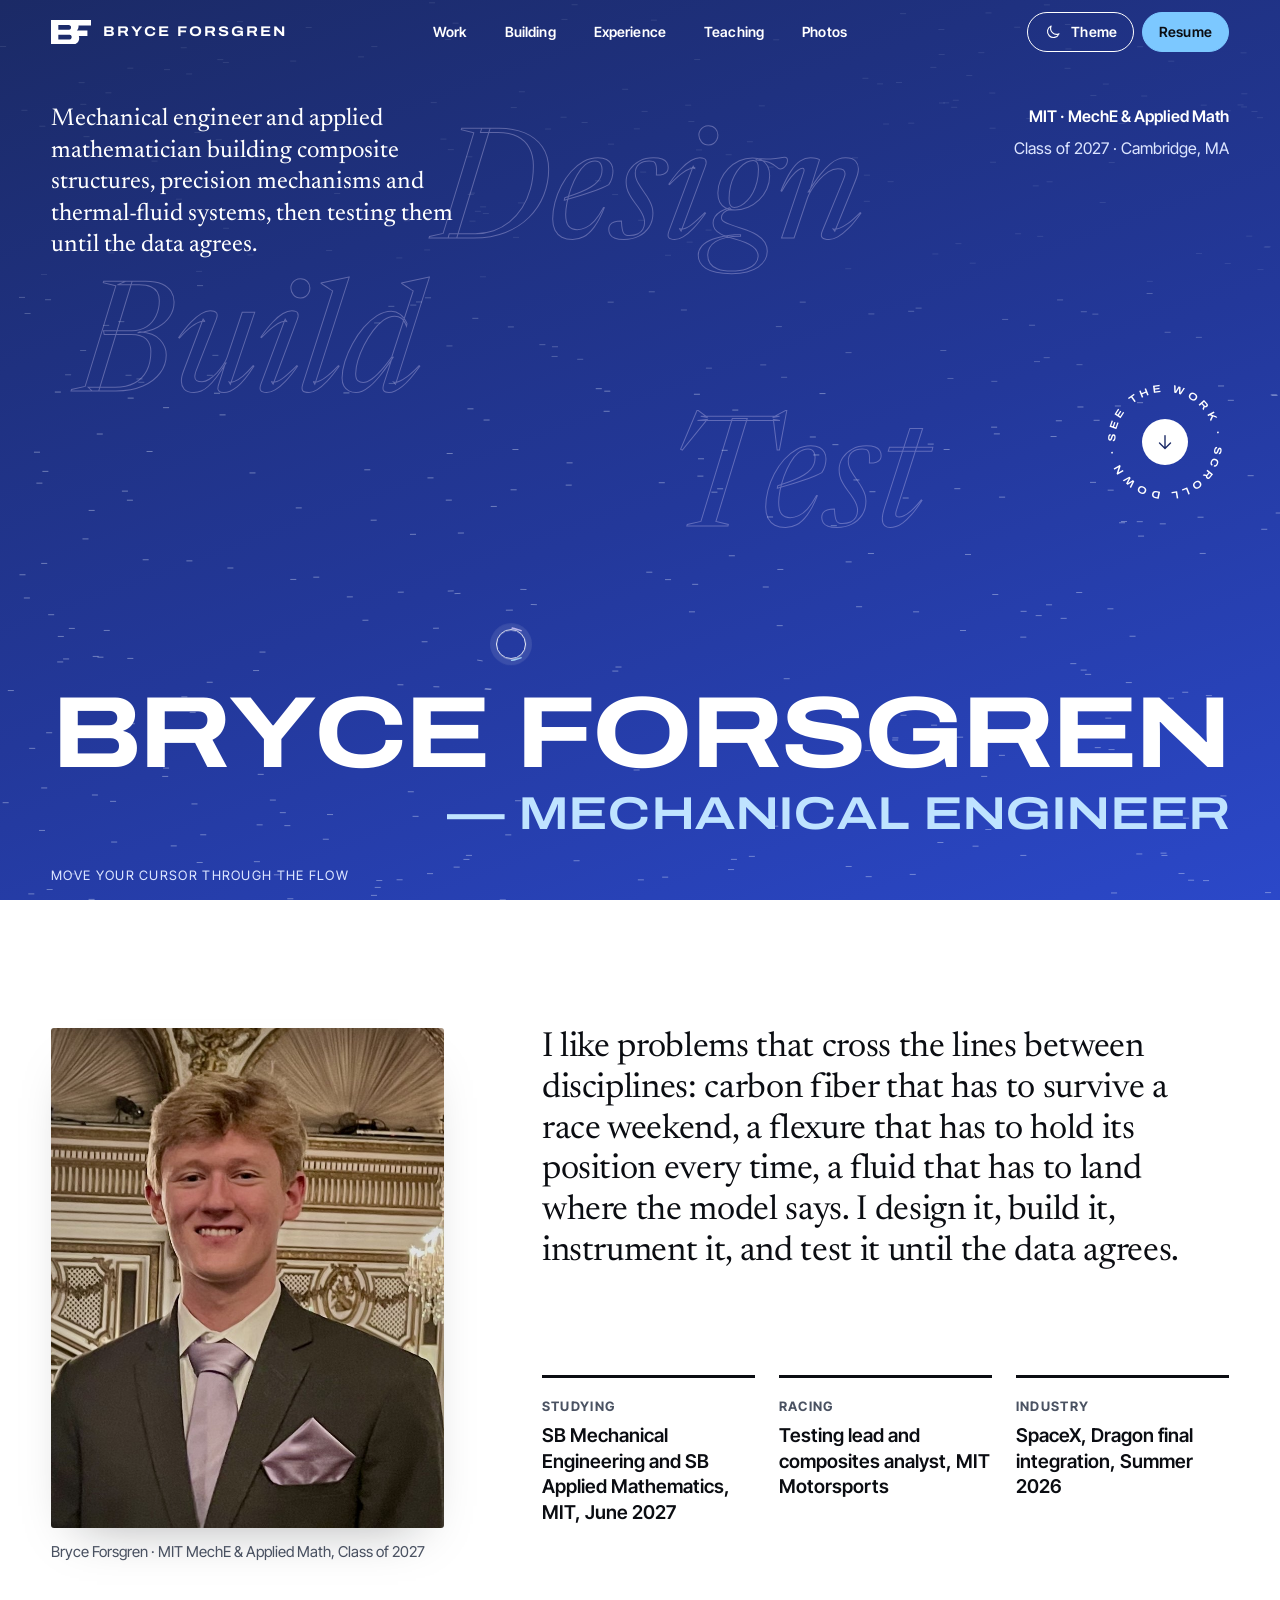
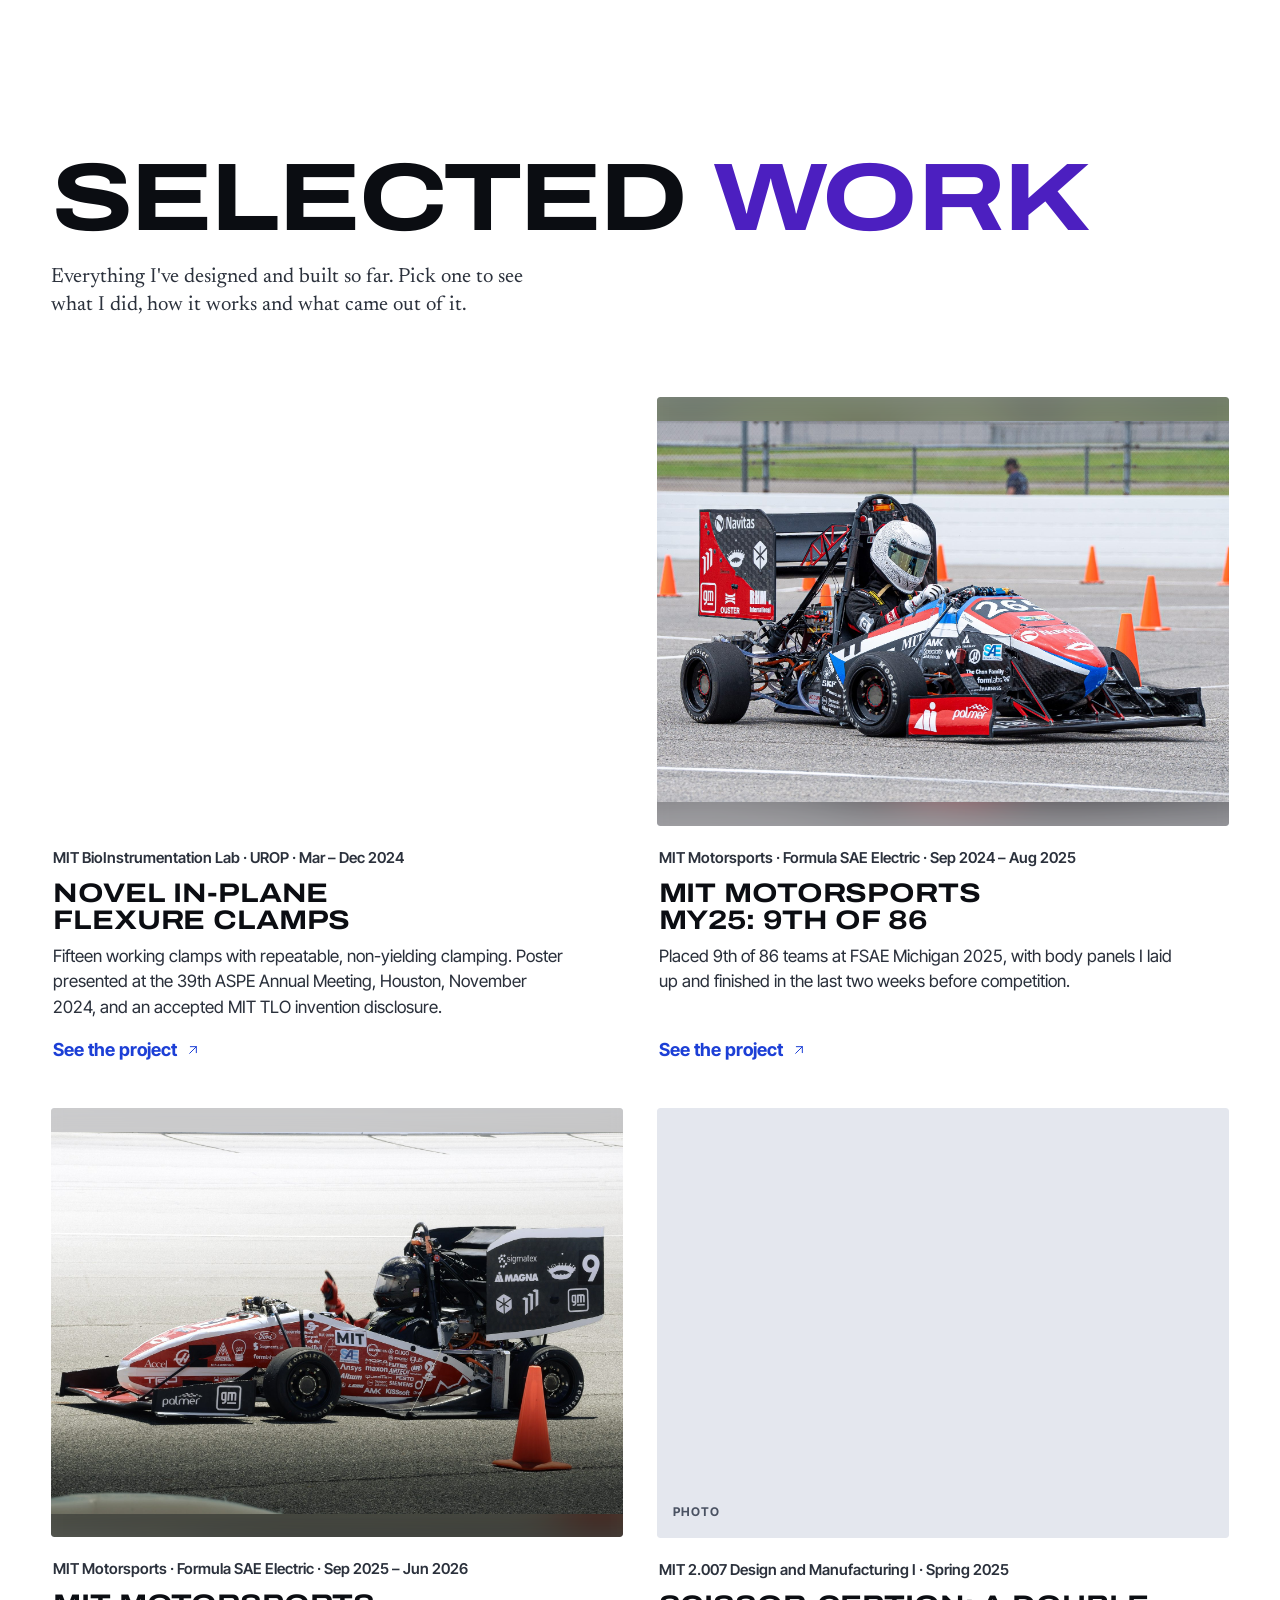
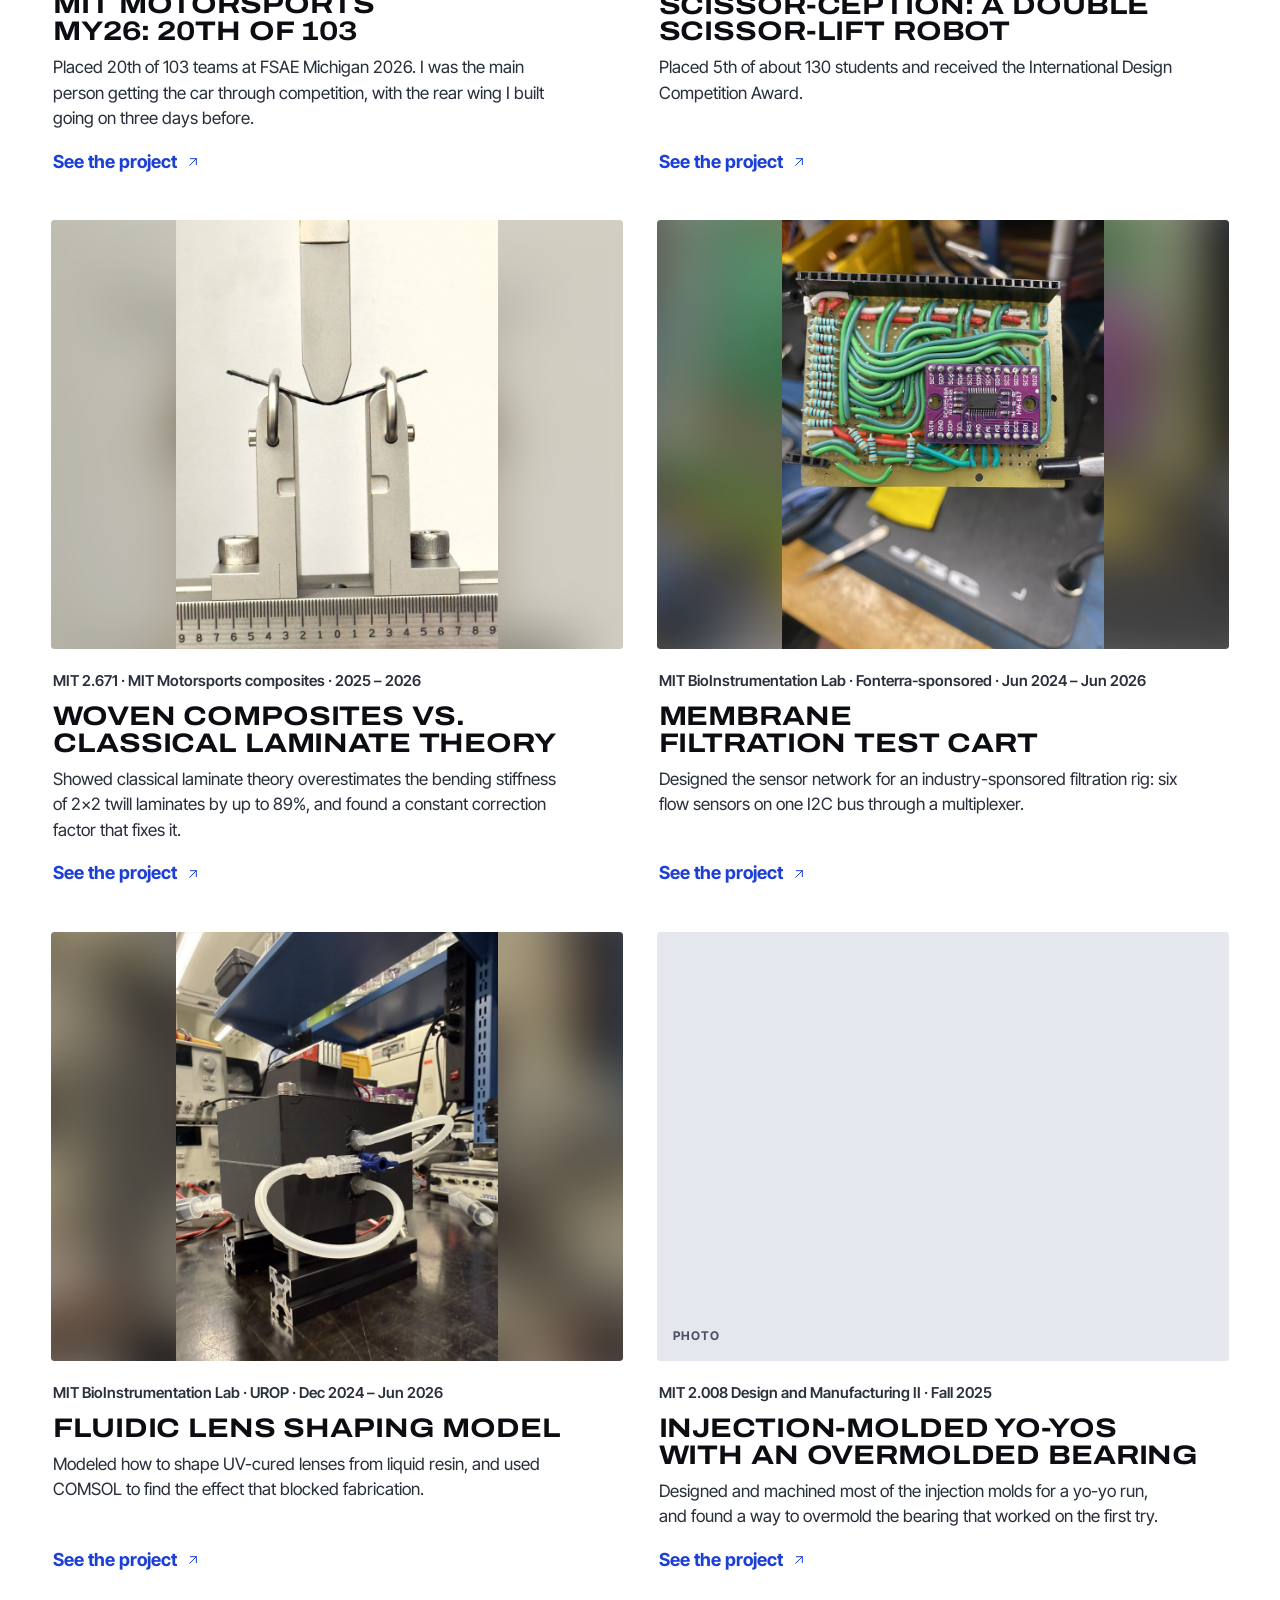
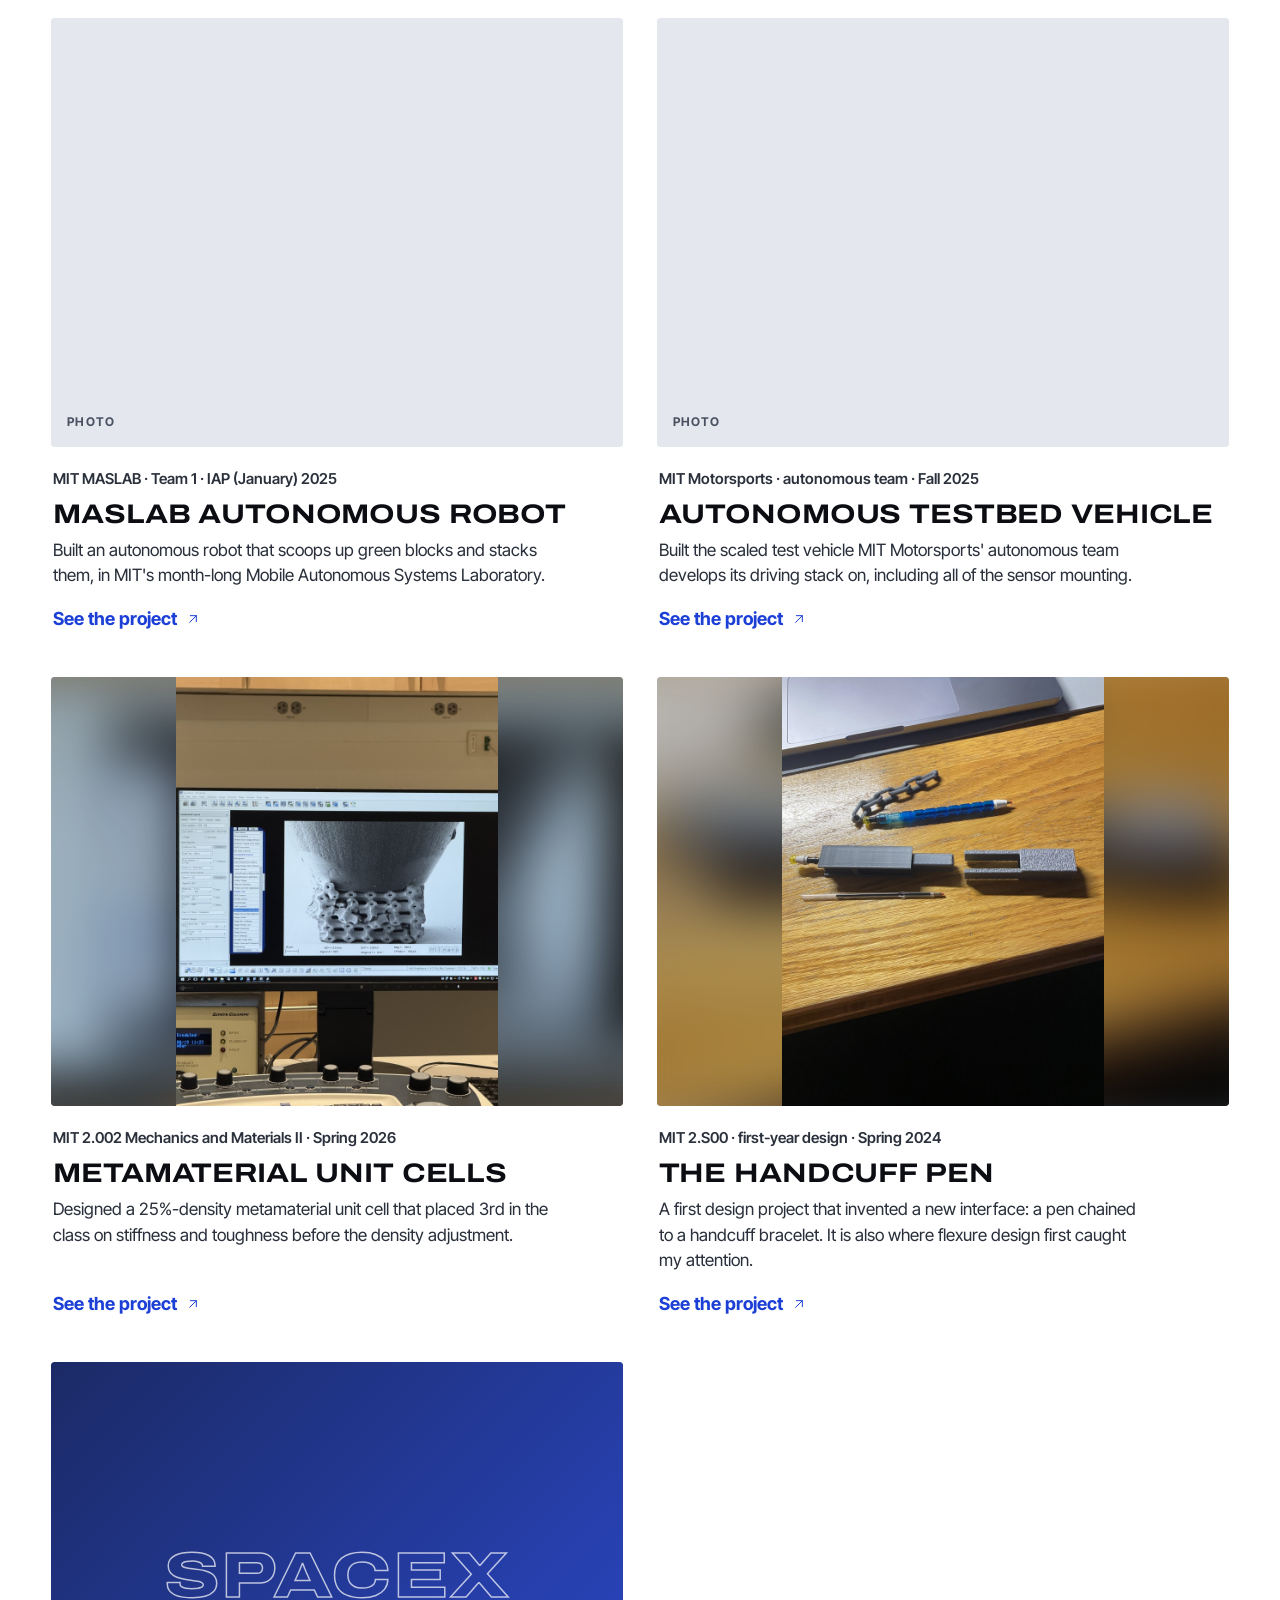
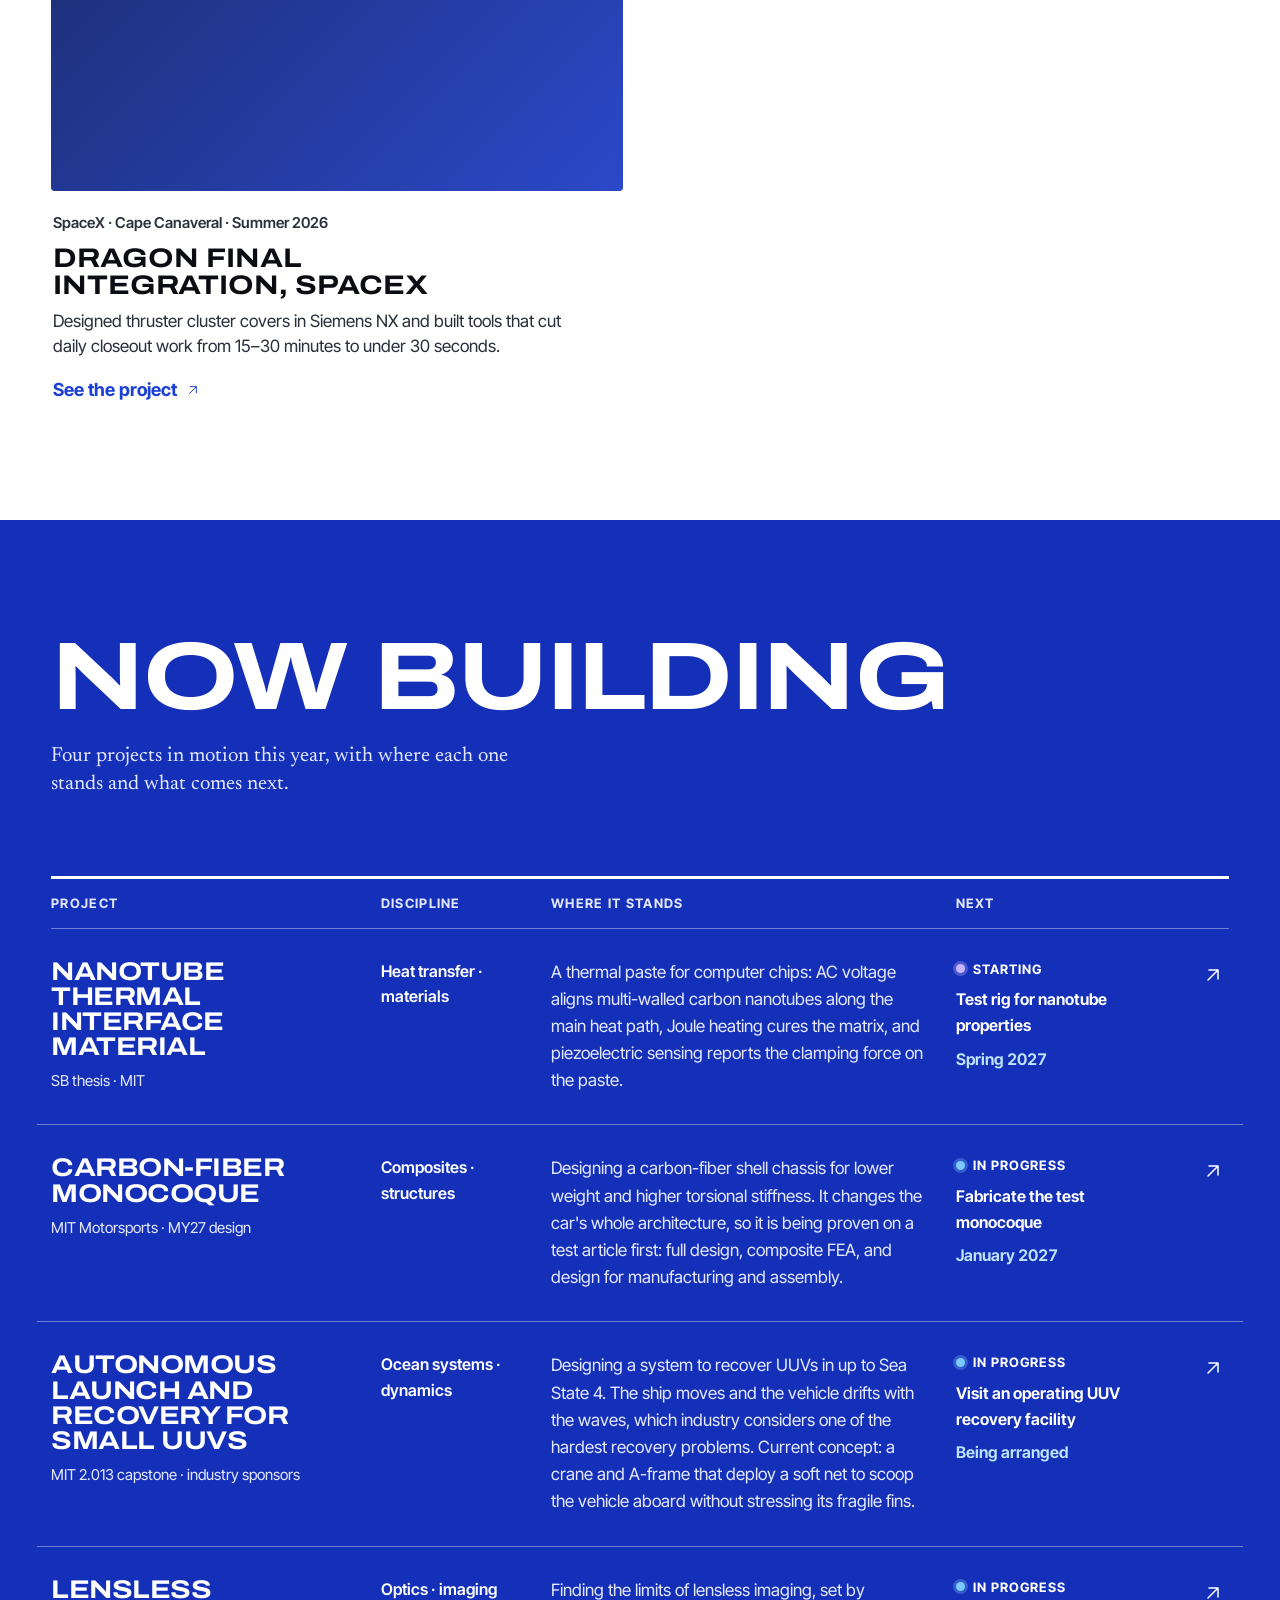
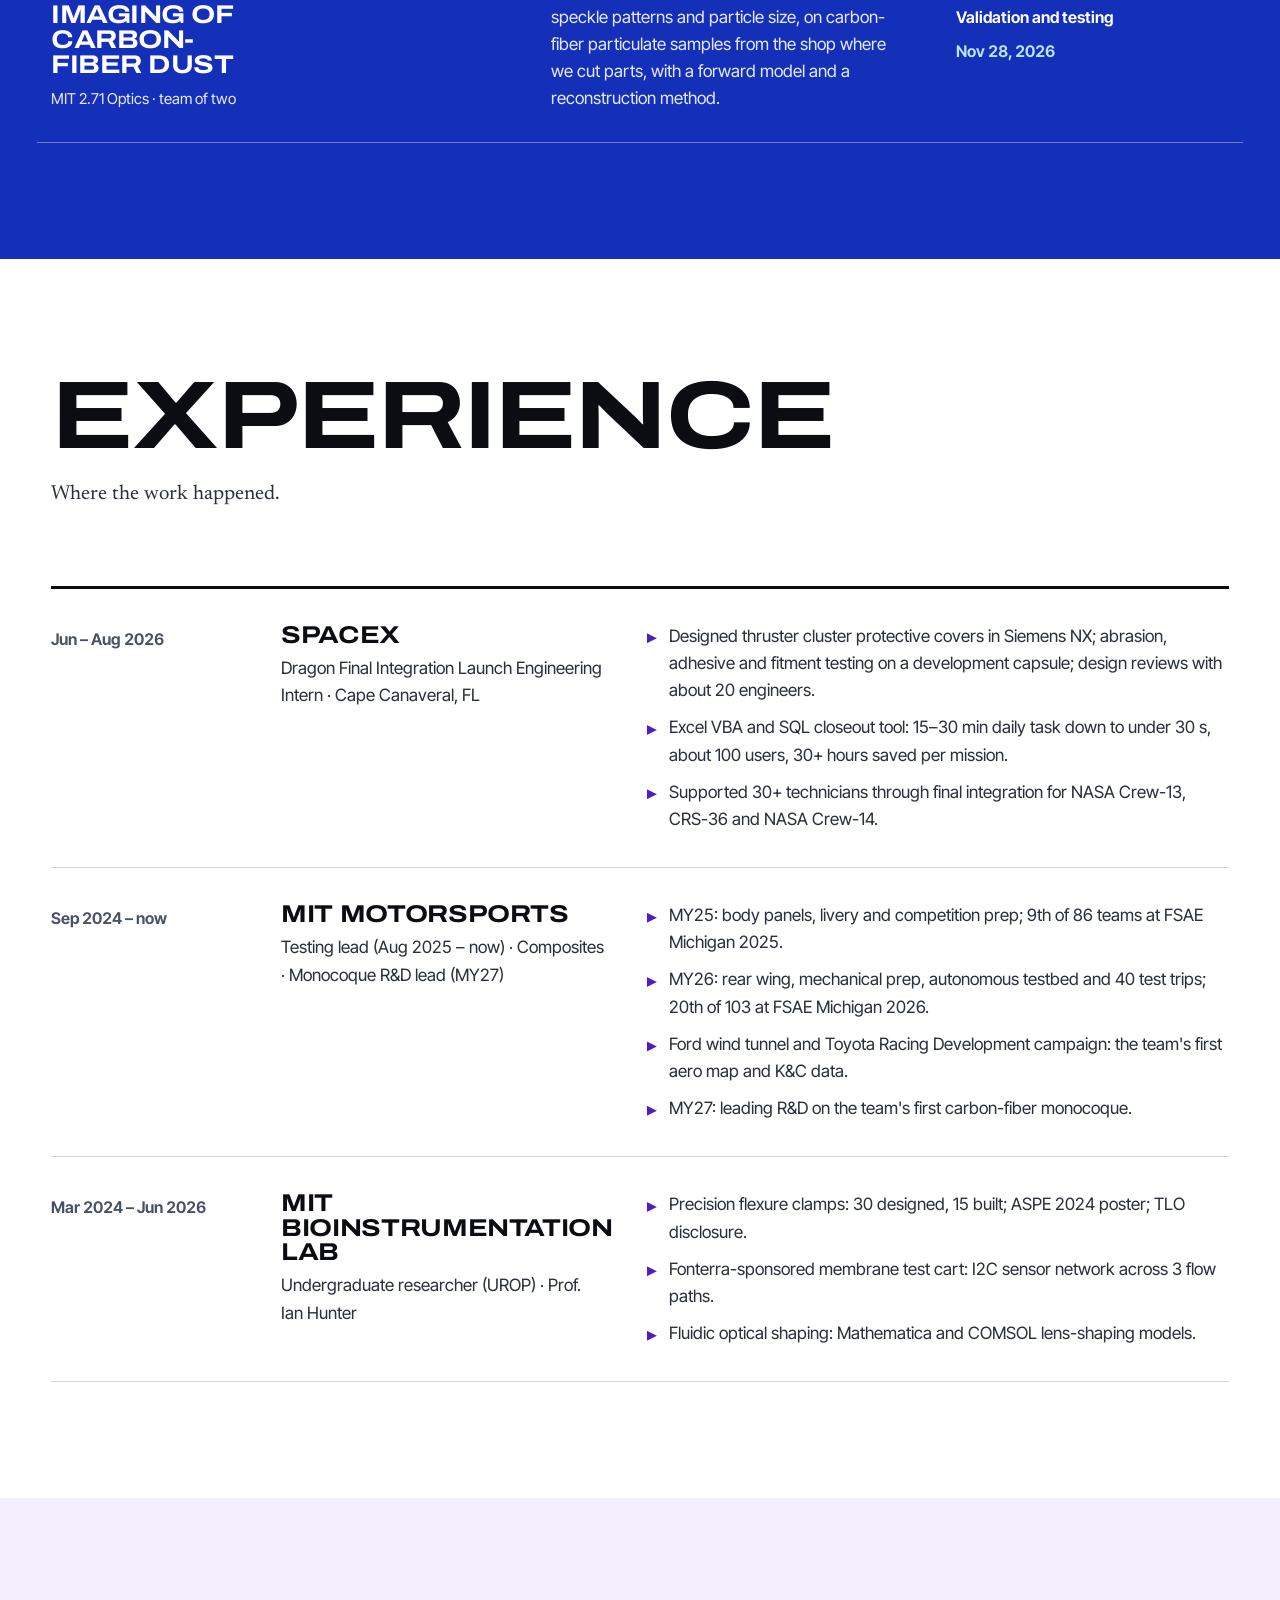
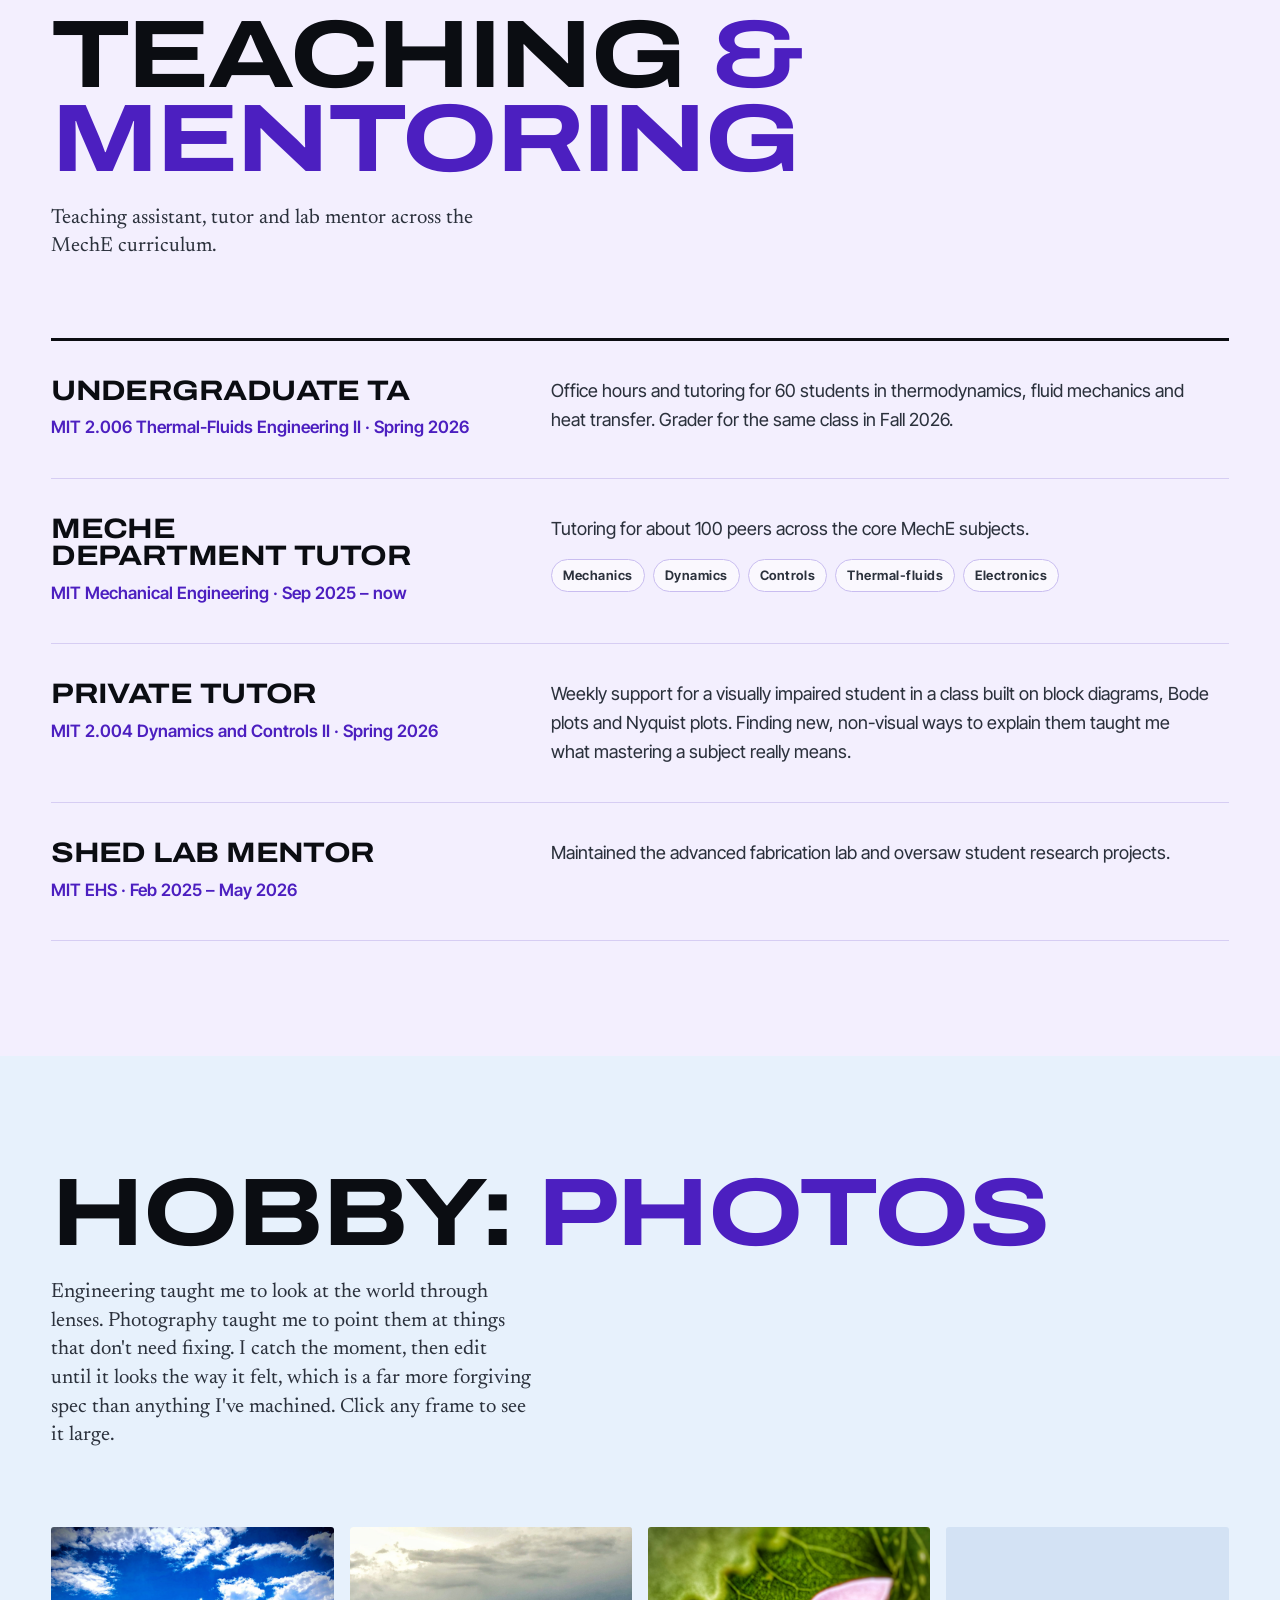
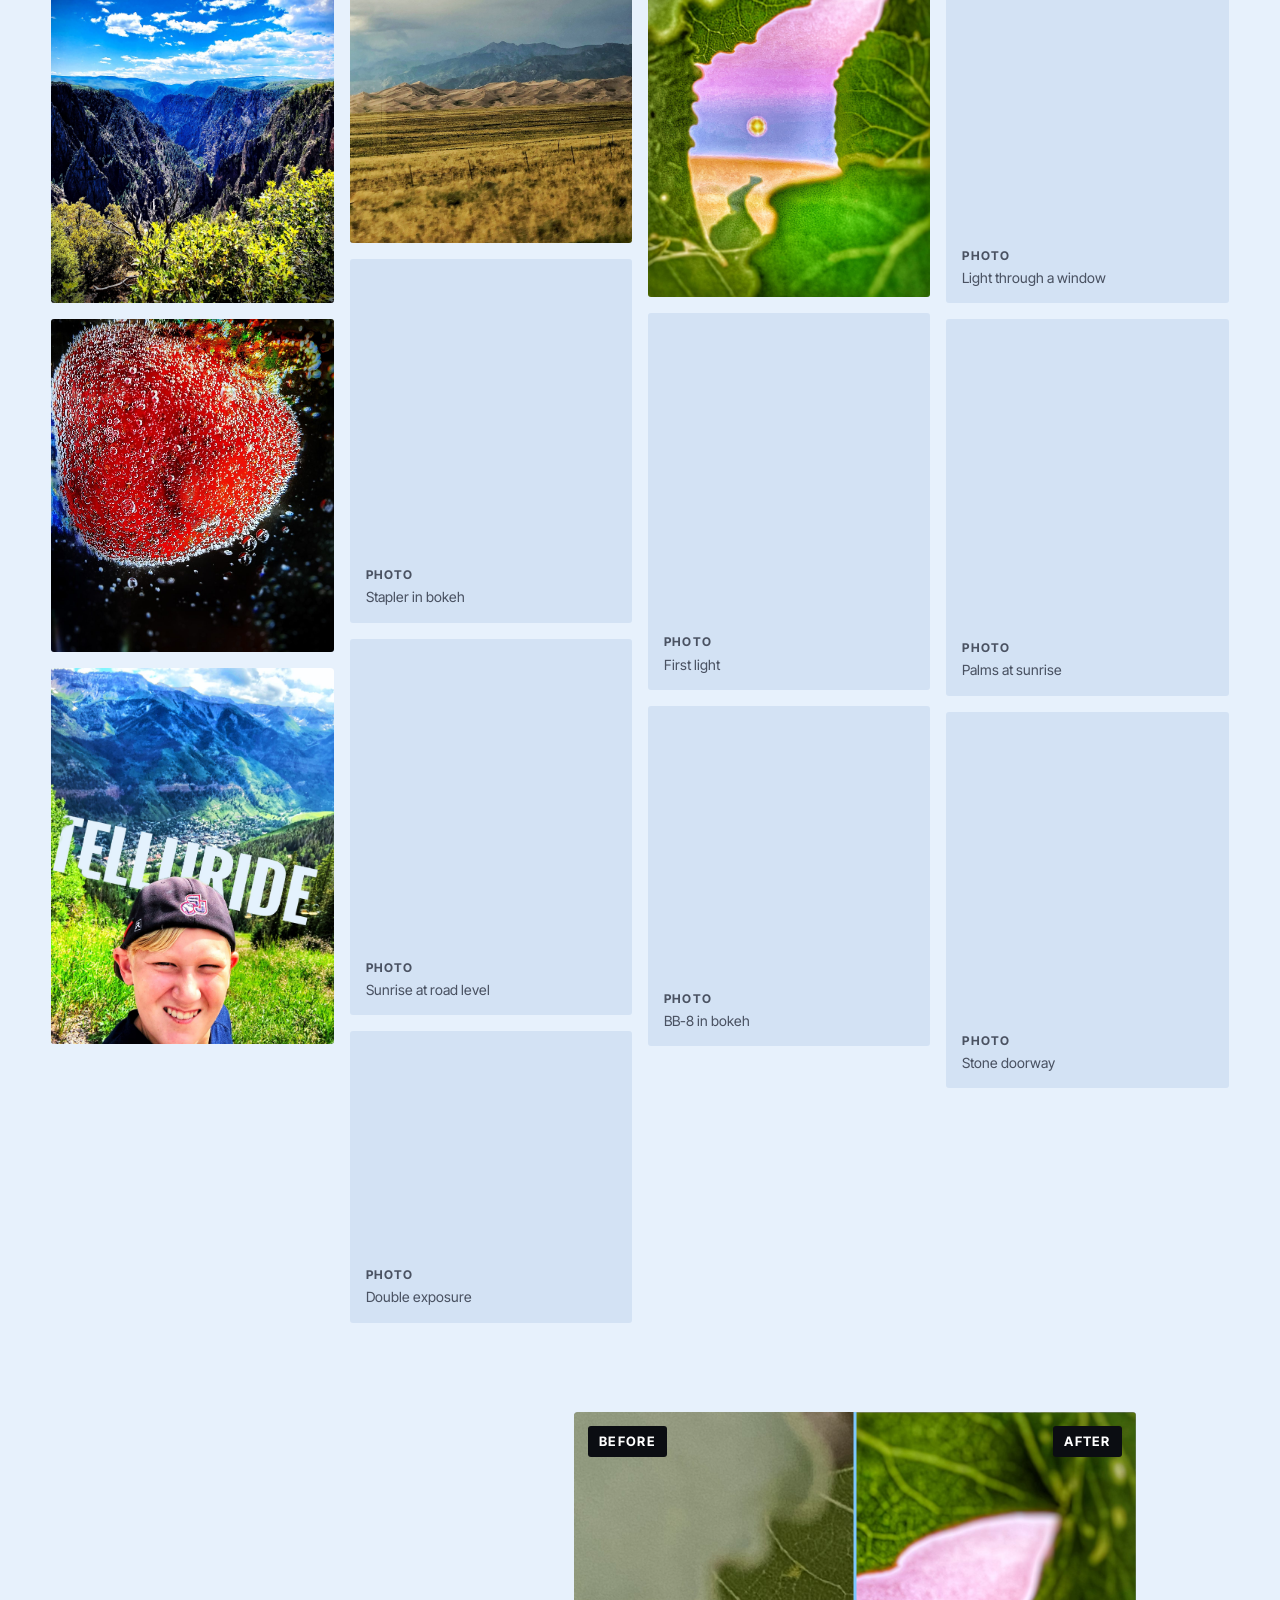
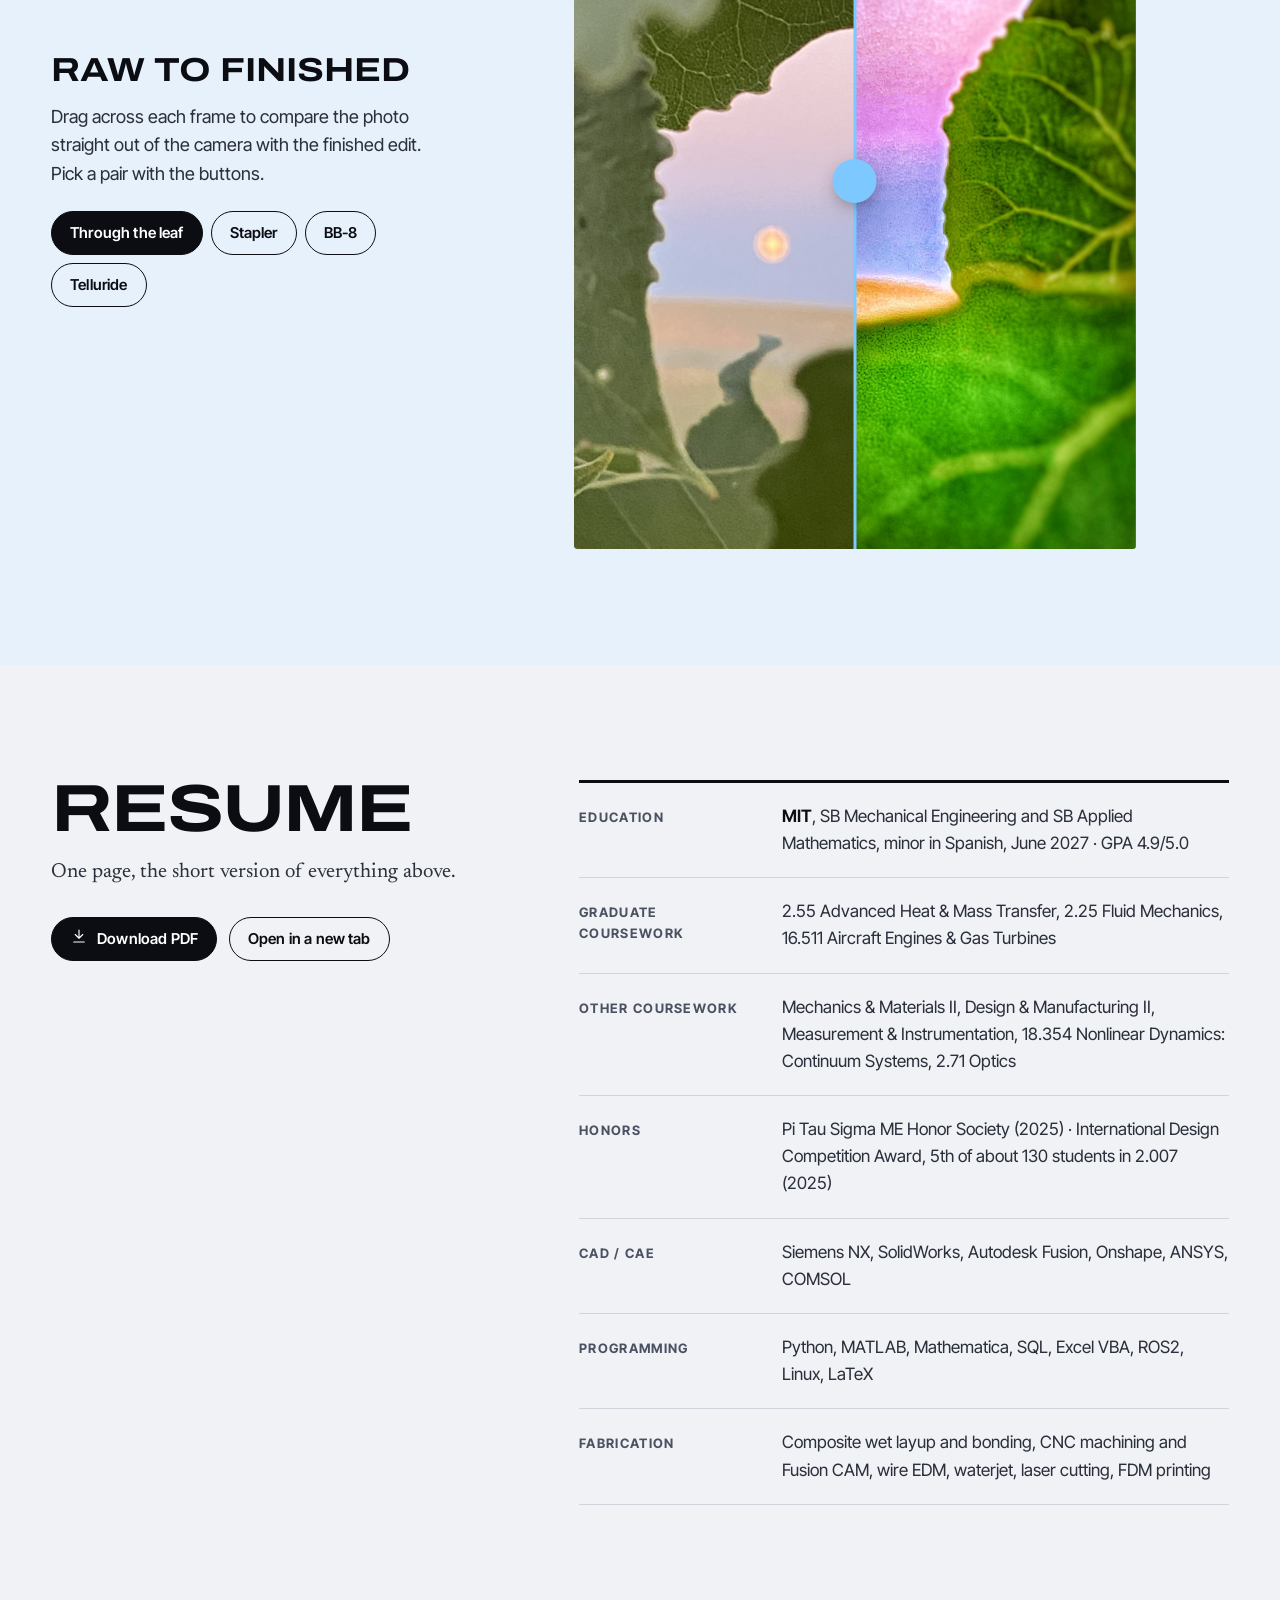
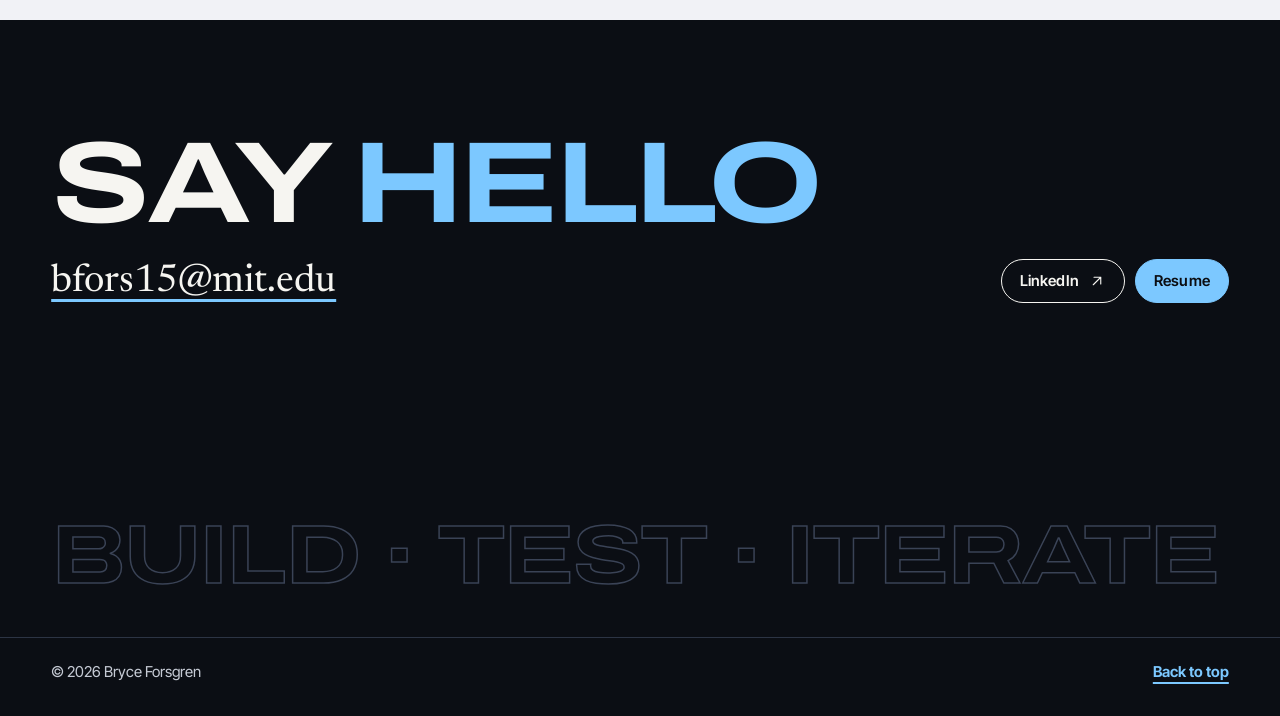
==== commit c84d101f: "Security hardening: Content Security Policy, referrer policy, no inline scripts - CSP allows only th" ====
--- a/index.html
+++ b/index.html
@@ -2,6 +2,11 @@
 <html lang="en" data-motion="on">
 <head>
   <meta charset="utf-8">
+  <!-- Security: only this site's own files may load or run (no outside
+       scripts, no inline scripts, no forms, no plugins). If you ever embed
+       something from another site (e.g. a YouTube video), add its domain here. -->
+  <meta http-equiv="Content-Security-Policy" content="default-src 'self'; script-src 'self'; style-src 'self' 'unsafe-inline'; img-src 'self' data:; media-src 'self'; font-src 'self'; connect-src 'self'; object-src 'none'; base-uri 'none'; form-action 'none'; upgrade-insecure-requests">
+  <meta name="referrer" content="strict-origin-when-cross-origin">
   <meta name="viewport" content="width=device-width, initial-scale=1">
   <title>Bryce Forsgren · Mechanical Engineer</title>
   <meta name="description" content="Bryce Forsgren, MIT mechanical engineering. Composite structures, precision mechanisms, thermal-fluid systems and vehicle testing.">
@@ -9,9 +14,9 @@
   <link rel="icon" href="assets/brand/favicon.svg" type="image/svg+xml">
   <link rel="preload" href="assets/fonts/archivo-var.woff2" as="font" type="font/woff2" crossorigin>
   <link rel="preload" href="assets/fonts/intertight-var.woff2" as="font" type="font/woff2" crossorigin>
-  <link rel="stylesheet" href="css/site.css?v=202611010142">
+  <link rel="stylesheet" href="css/site.css?v=202611010504">
   <!-- Light by default (easiest to read); remembers the visitor's toggle. -->
-  <script>(function(){try{var t=localStorage.getItem("bf-theme");if(t==="dark")document.documentElement.dataset.theme="dark";}catch(e){}})();</script>
+  <script src="js/theme.js?v=202611010504"></script>
 </head>
 <body data-page="home">
   <a class="skip-link" href="#main">Skip to content</a>
@@ -61,7 +66,6 @@
          behind the flow field. -->
     <section class="hero" id="top" aria-labelledby="hero-title">
       <div class="hero-media" aria-hidden="true">
-        <img src="assets/img/hero.jpg" alt="" onerror="this.remove()">
       </div>
       <canvas class="flow" aria-hidden="true"></canvas>
       <div class="hero-shade" aria-hidden="true"></div>
@@ -210,8 +214,8 @@
     </div>
   </footer>
 
-  <script src="js/data.js?v=202611010142"></script>
-  <script src="js/site.js?v=202611010142"></script>
-  <script src="js/flow.js?v=202611010142"></script>
+  <script src="js/data.js?v=202611010504"></script>
+  <script src="js/site.js?v=202611010504"></script>
+  <script src="js/flow.js?v=202611010504"></script>
 </body>
 </html>
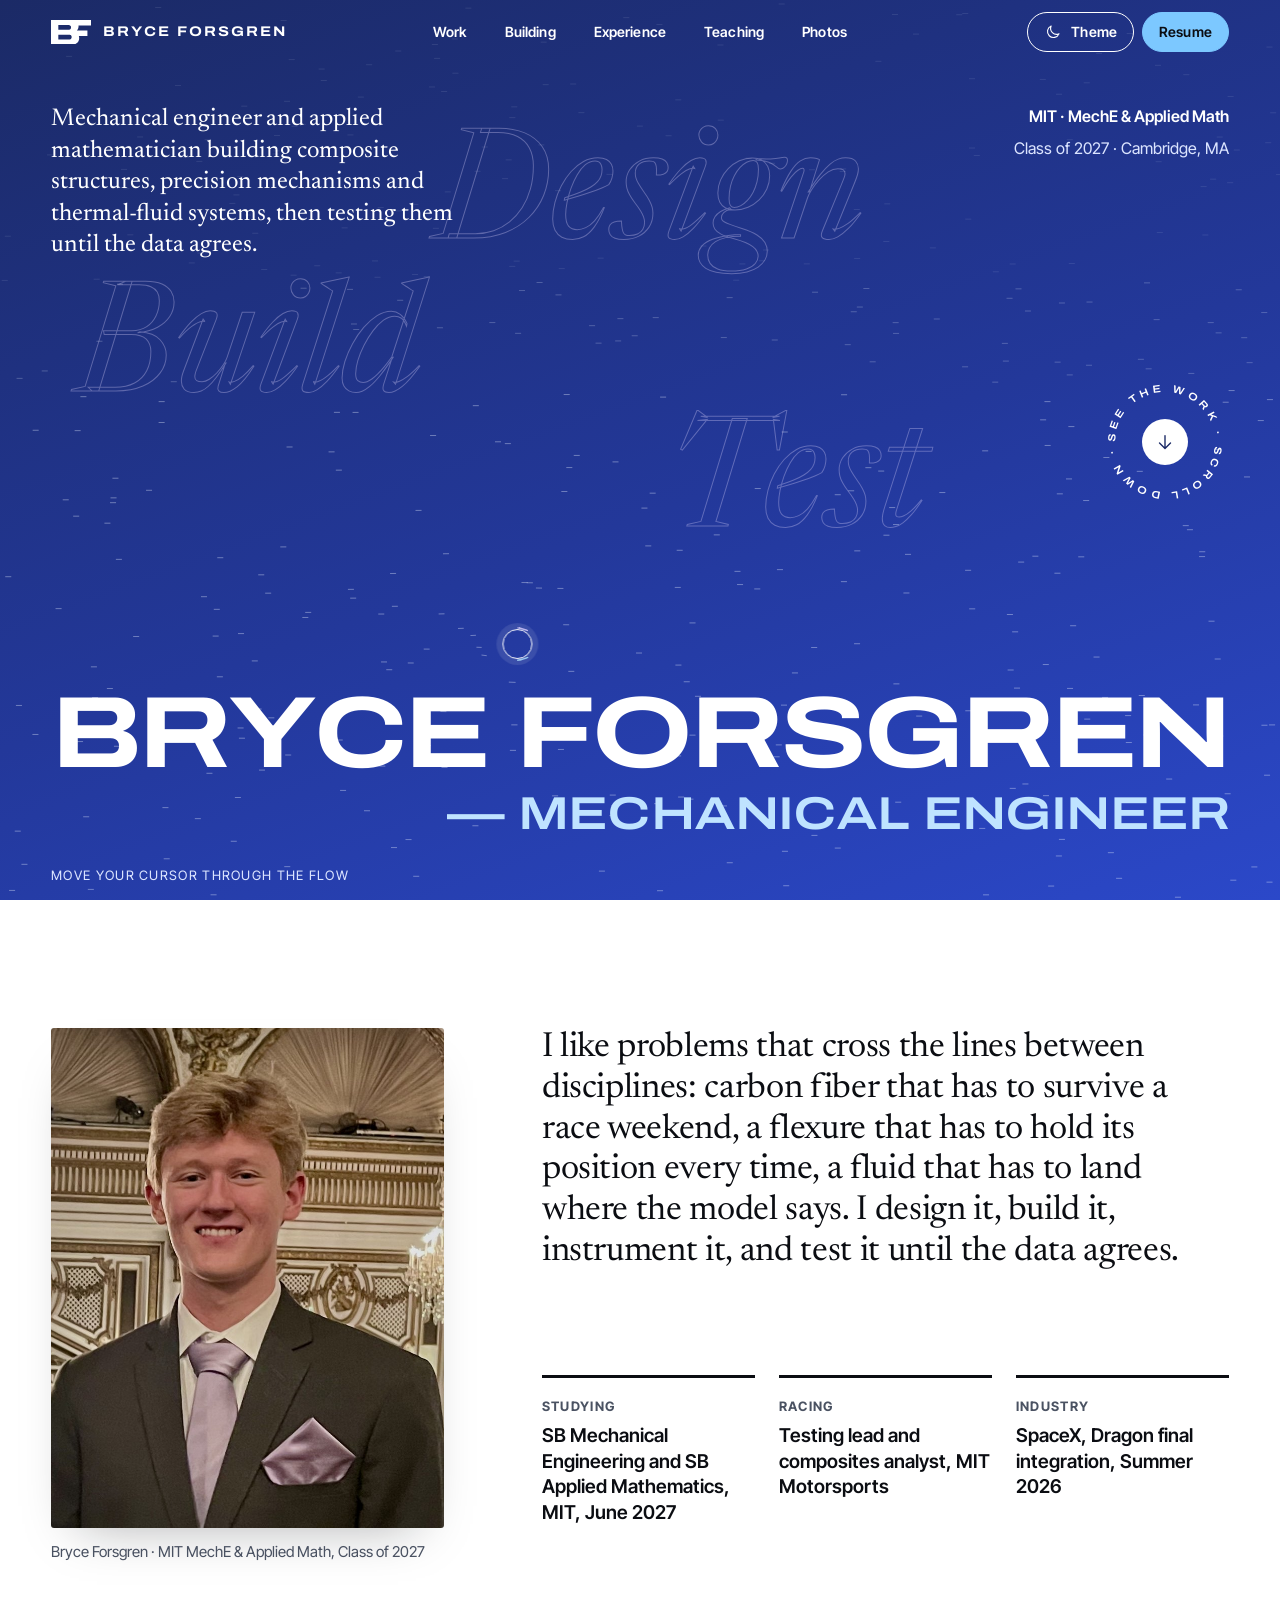
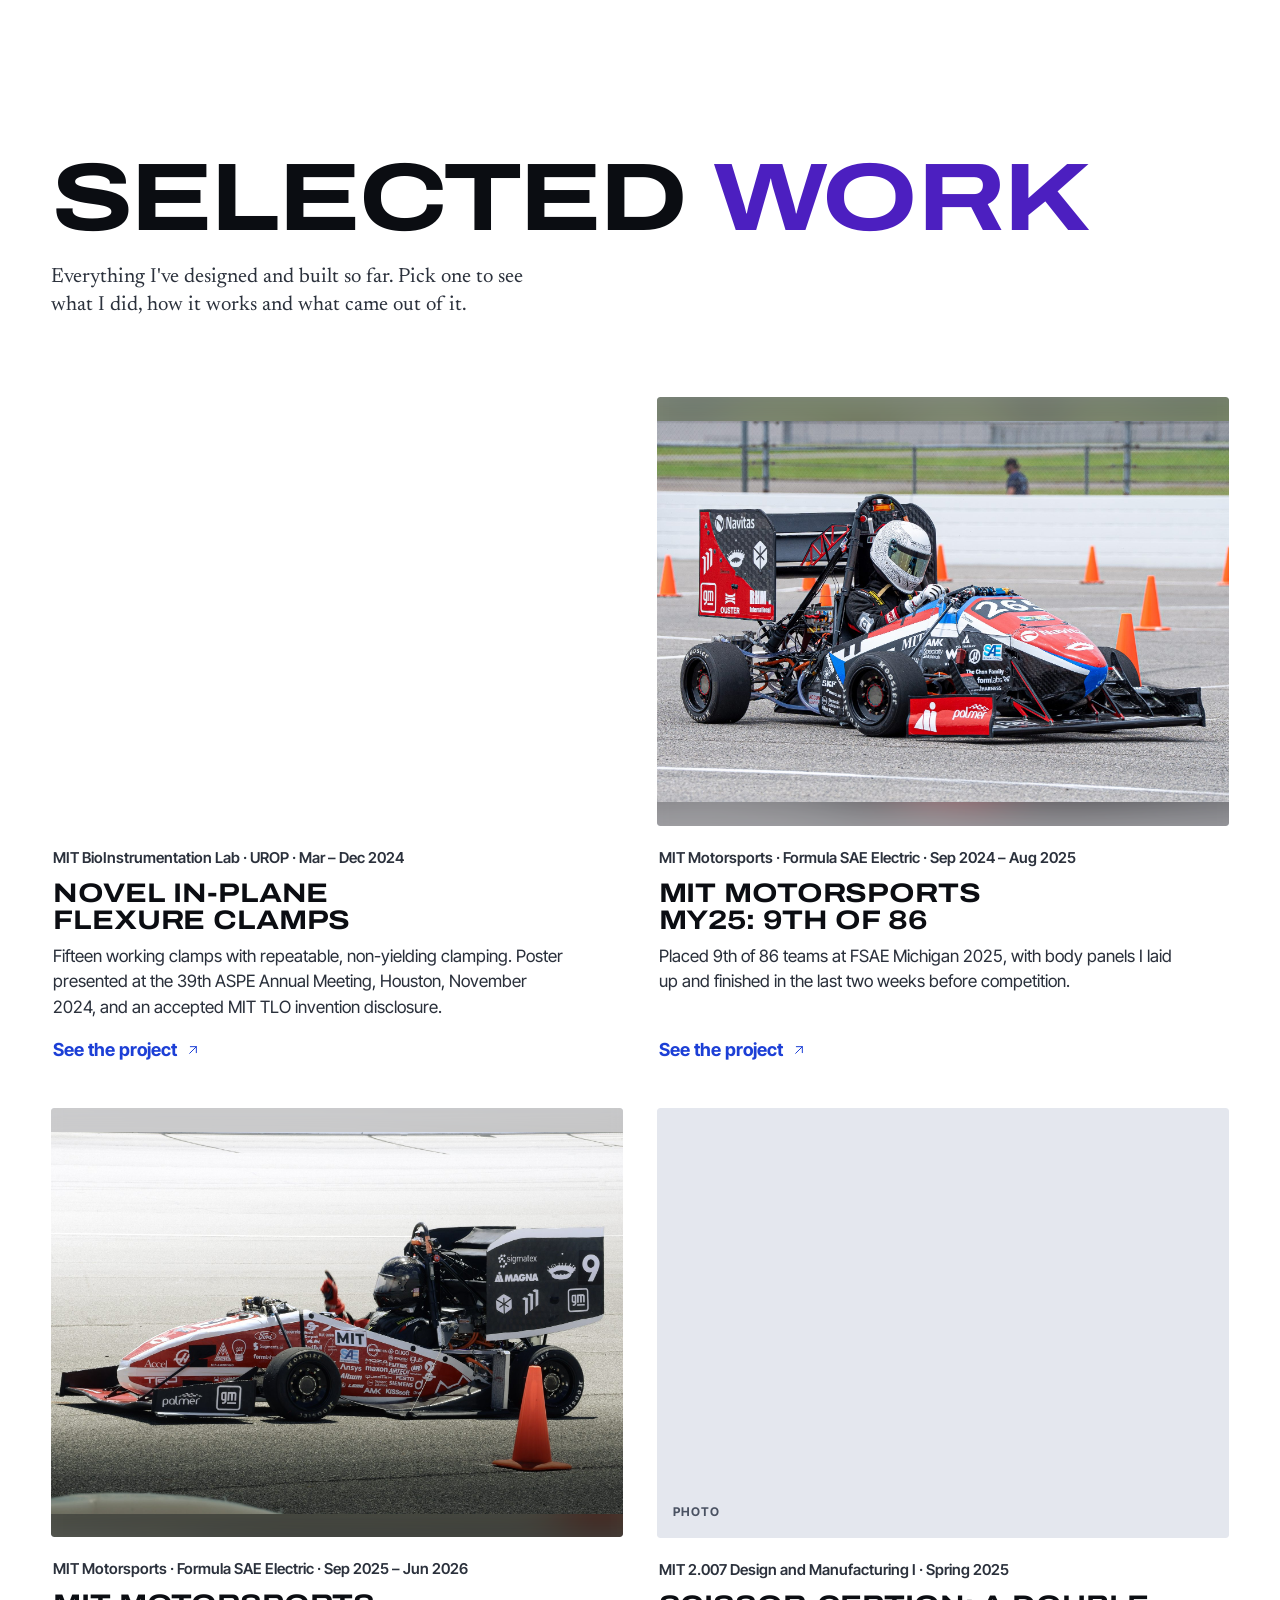
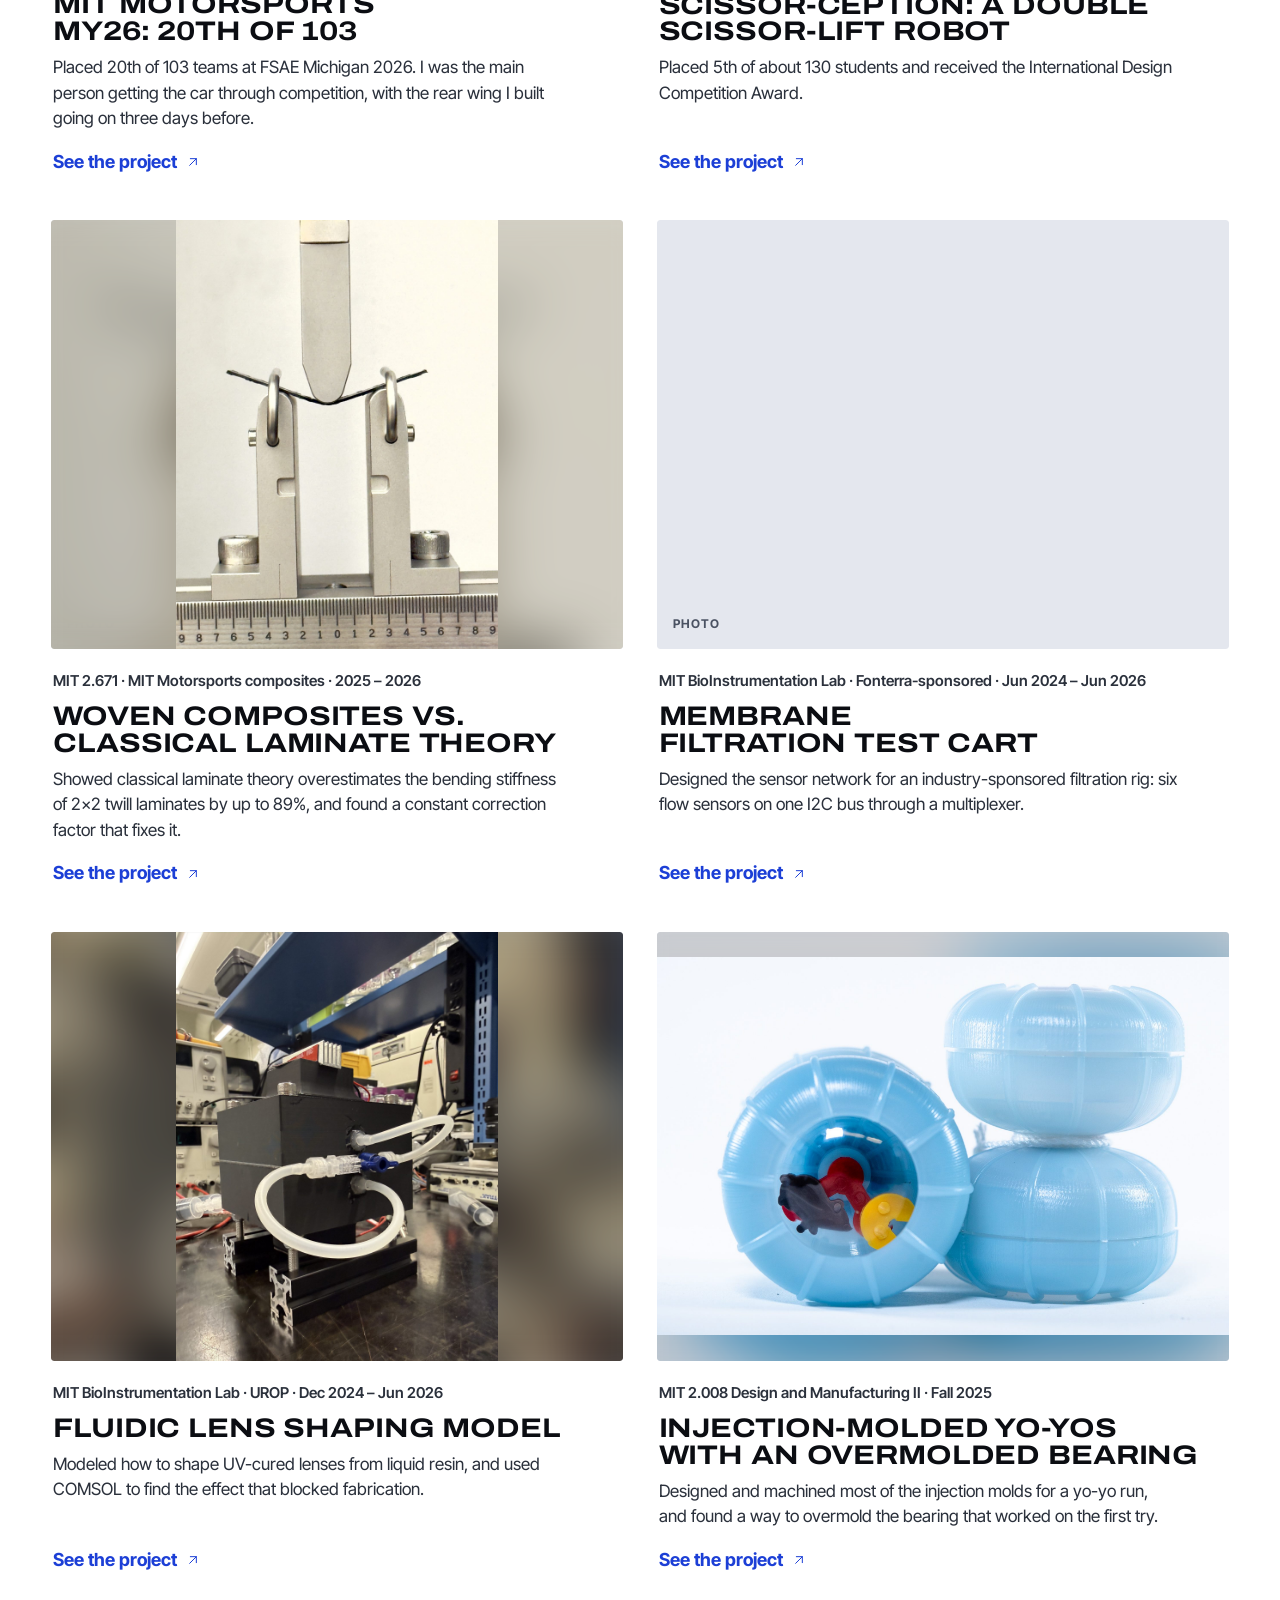
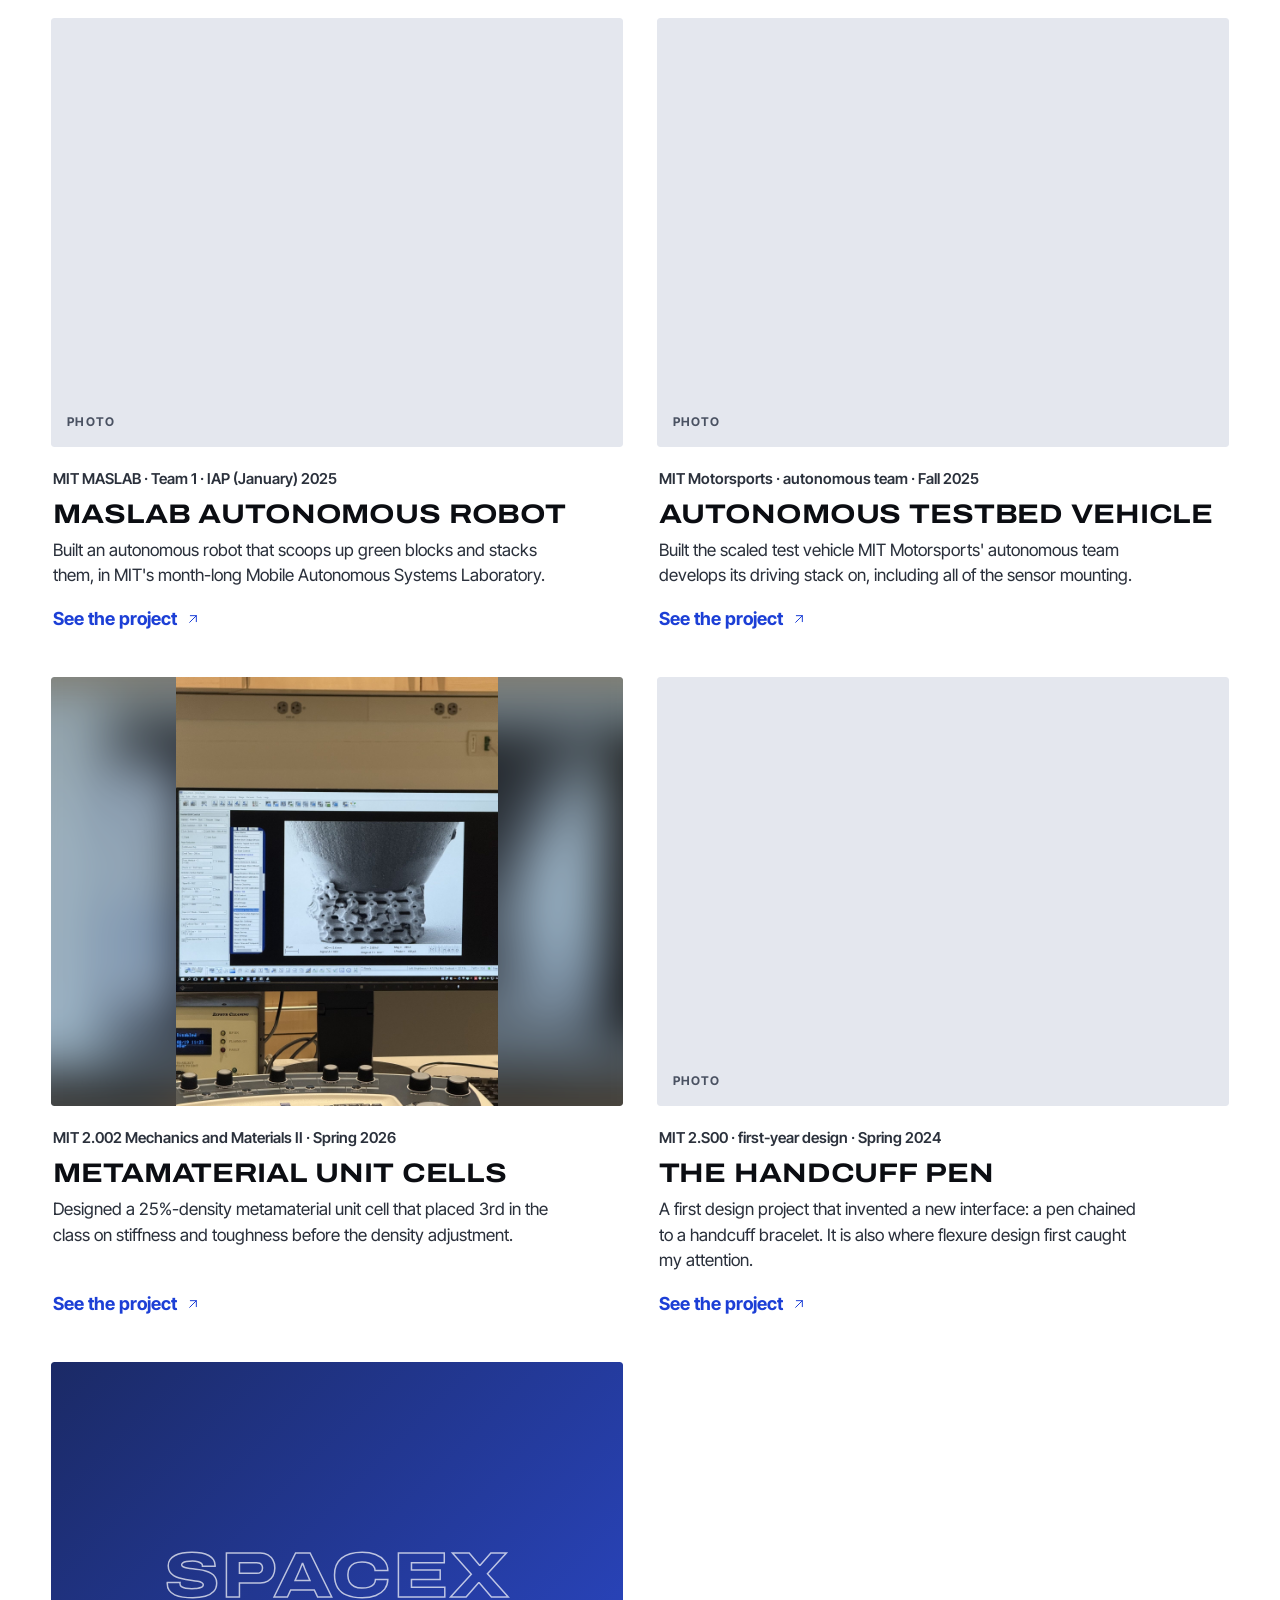
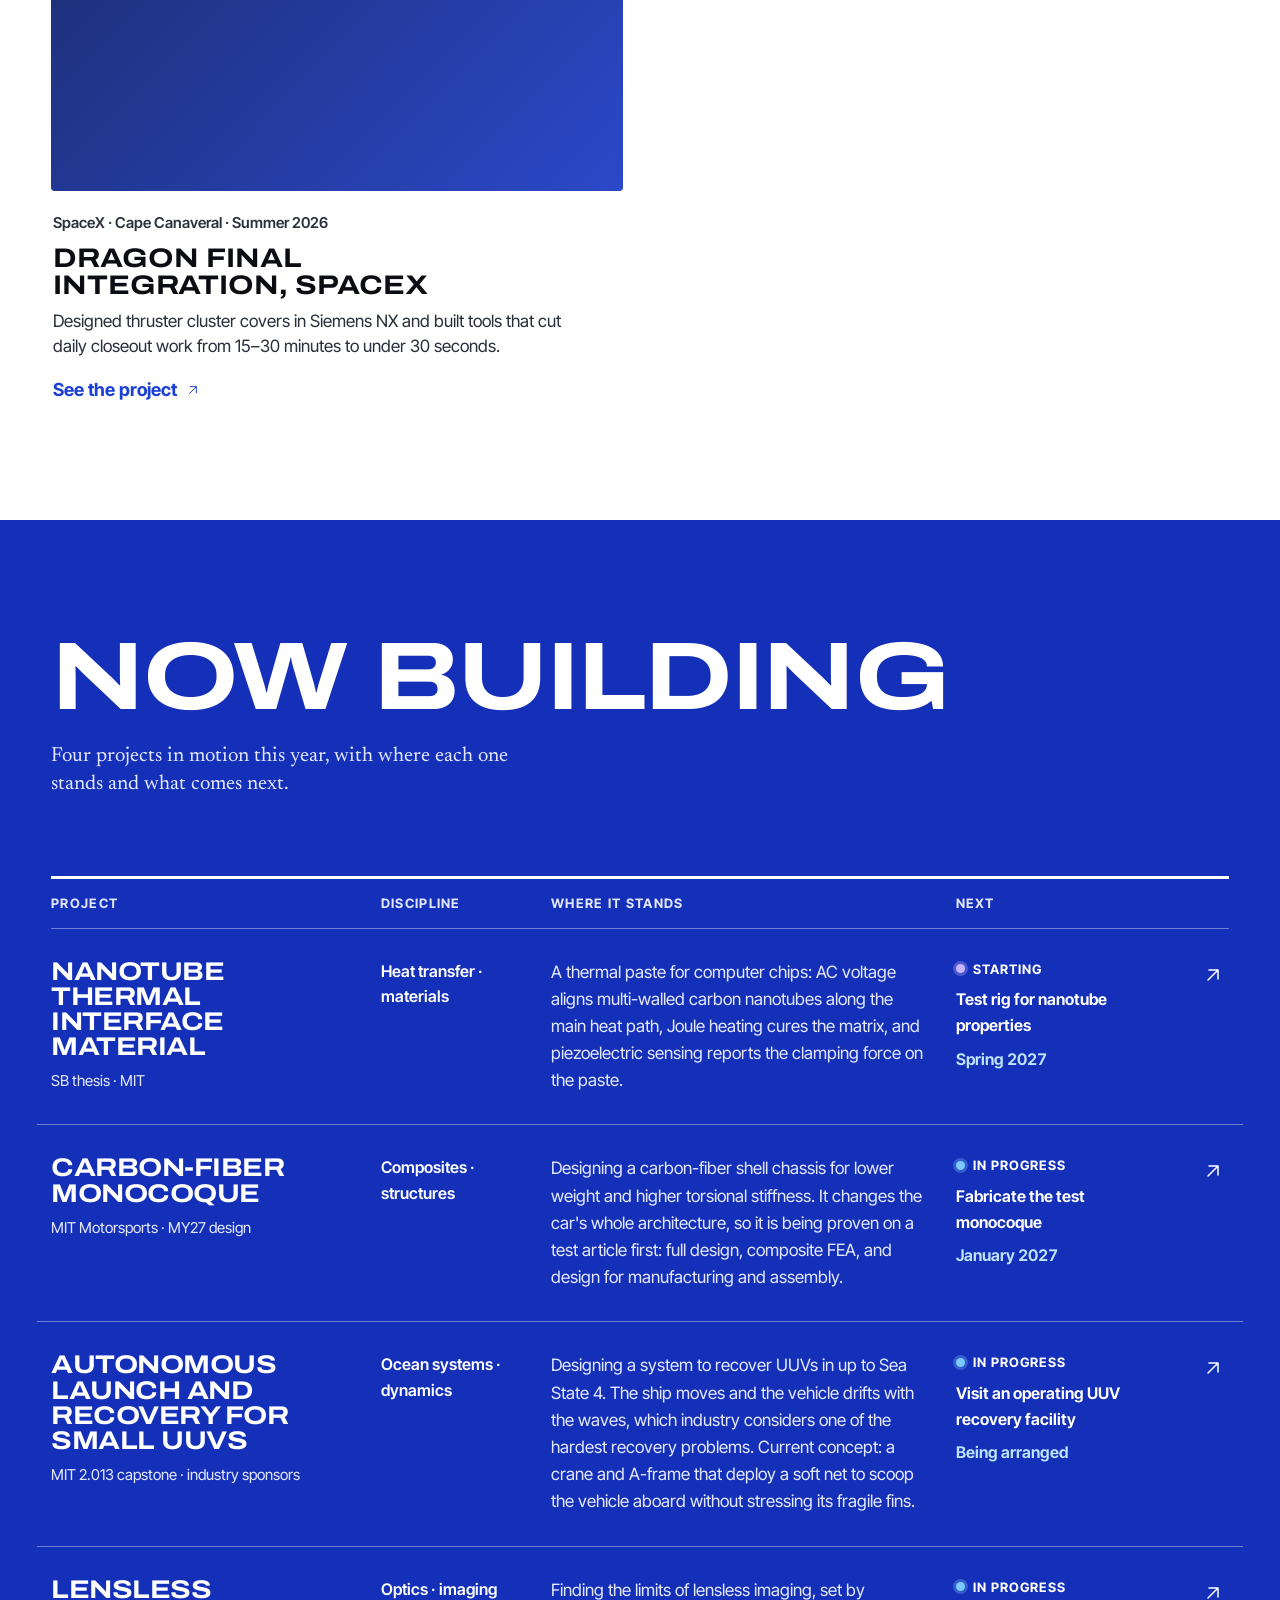
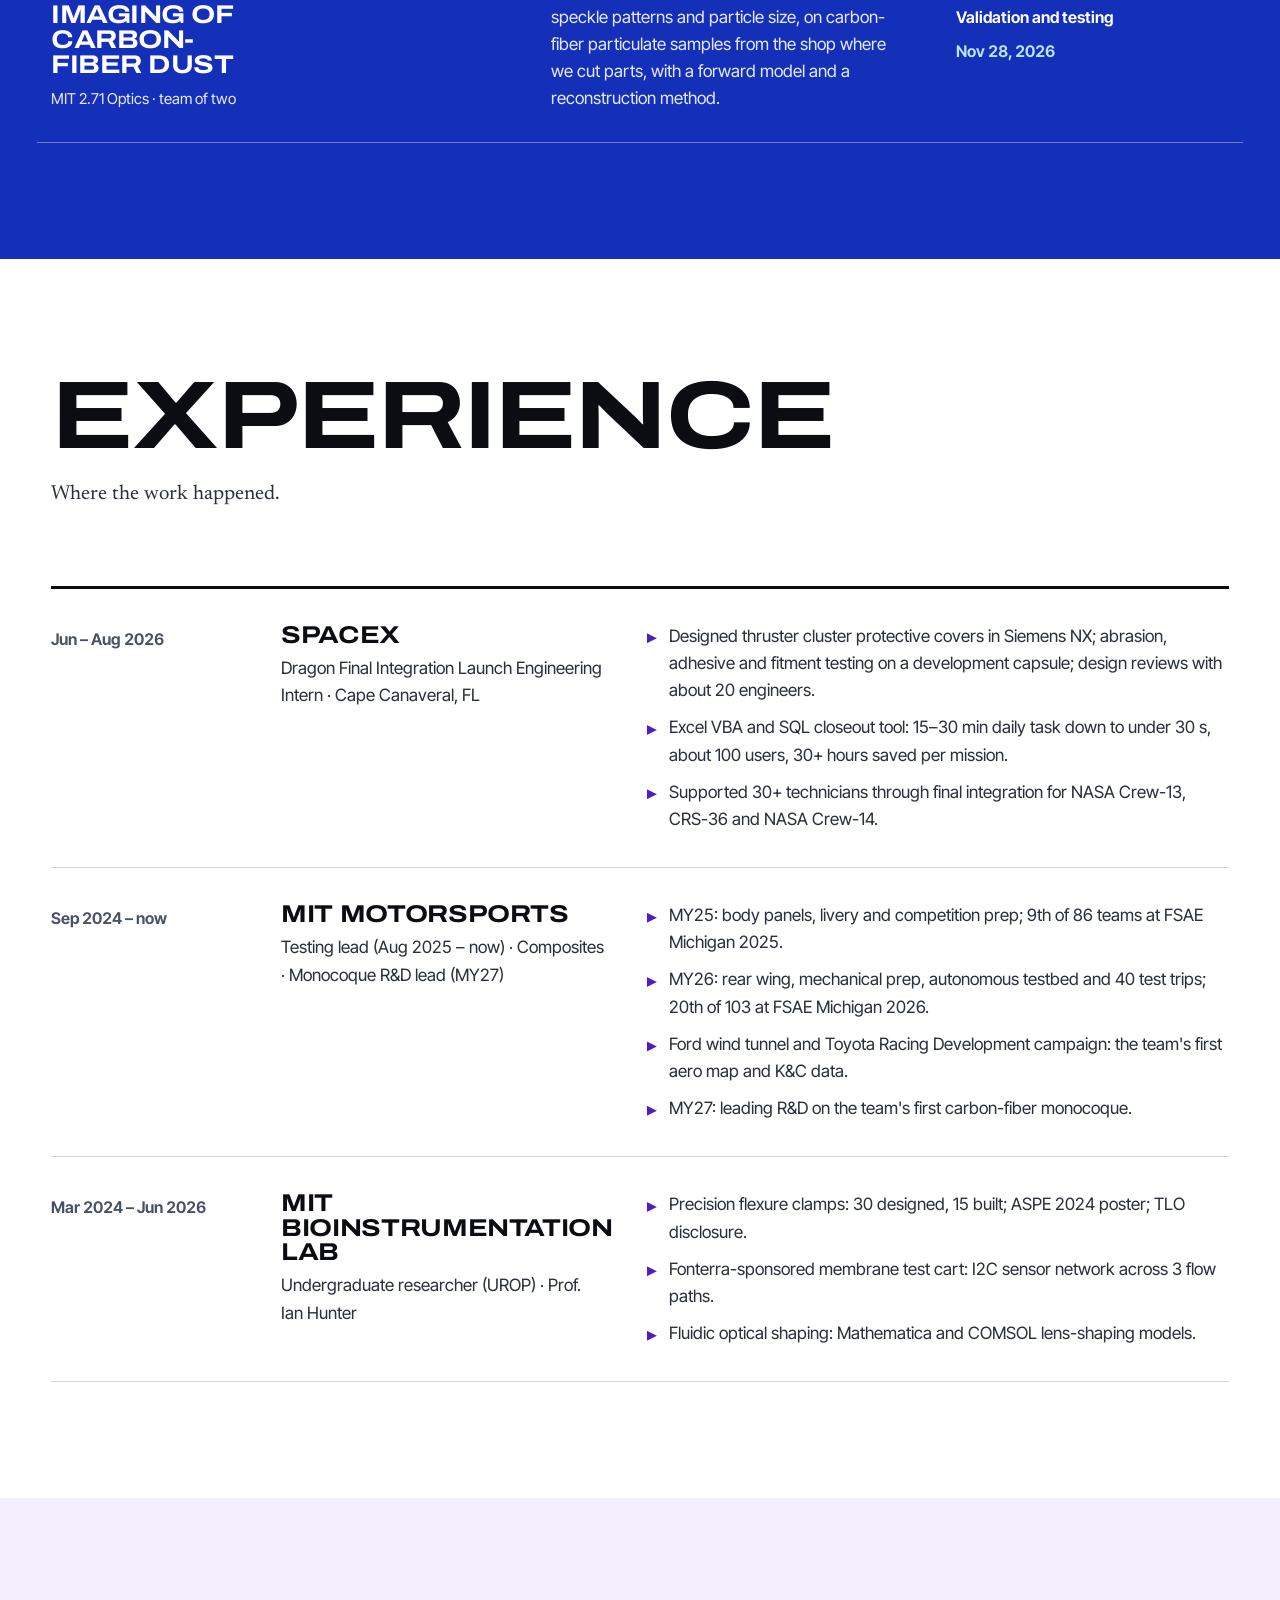
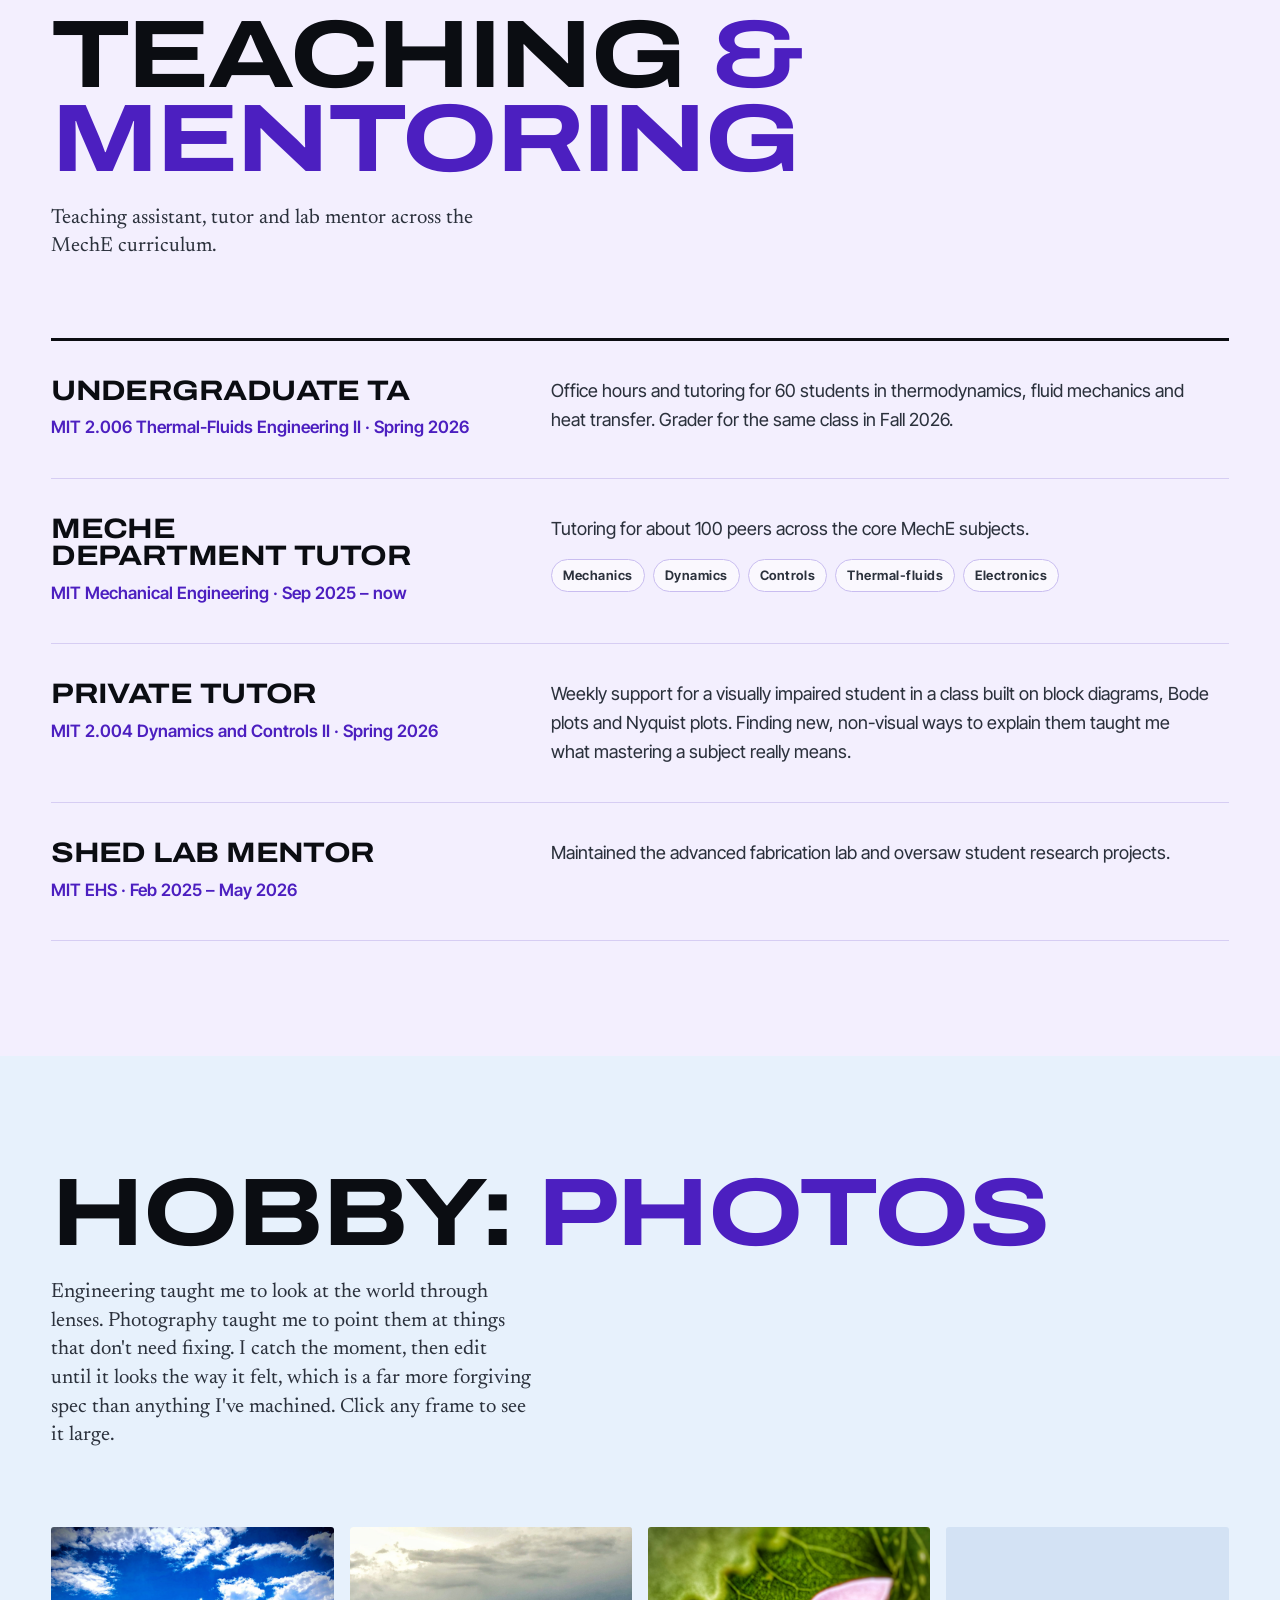
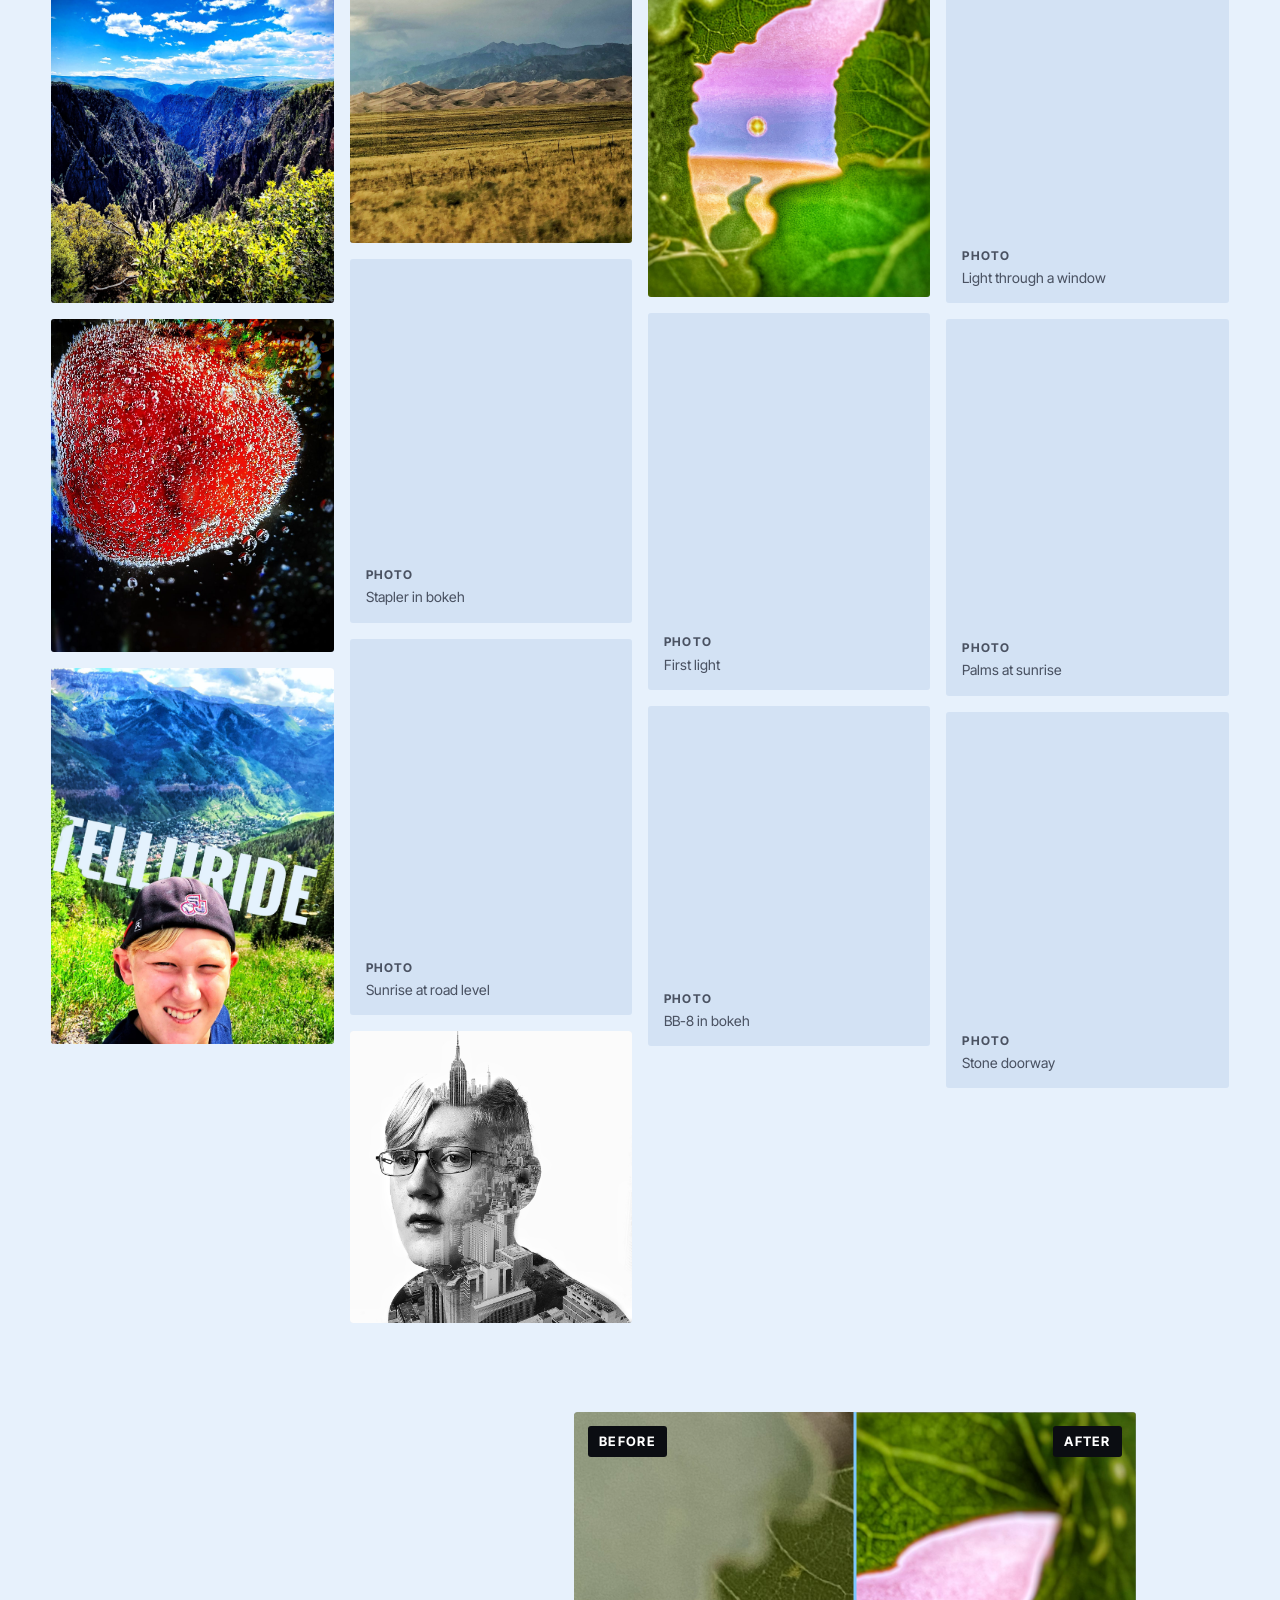
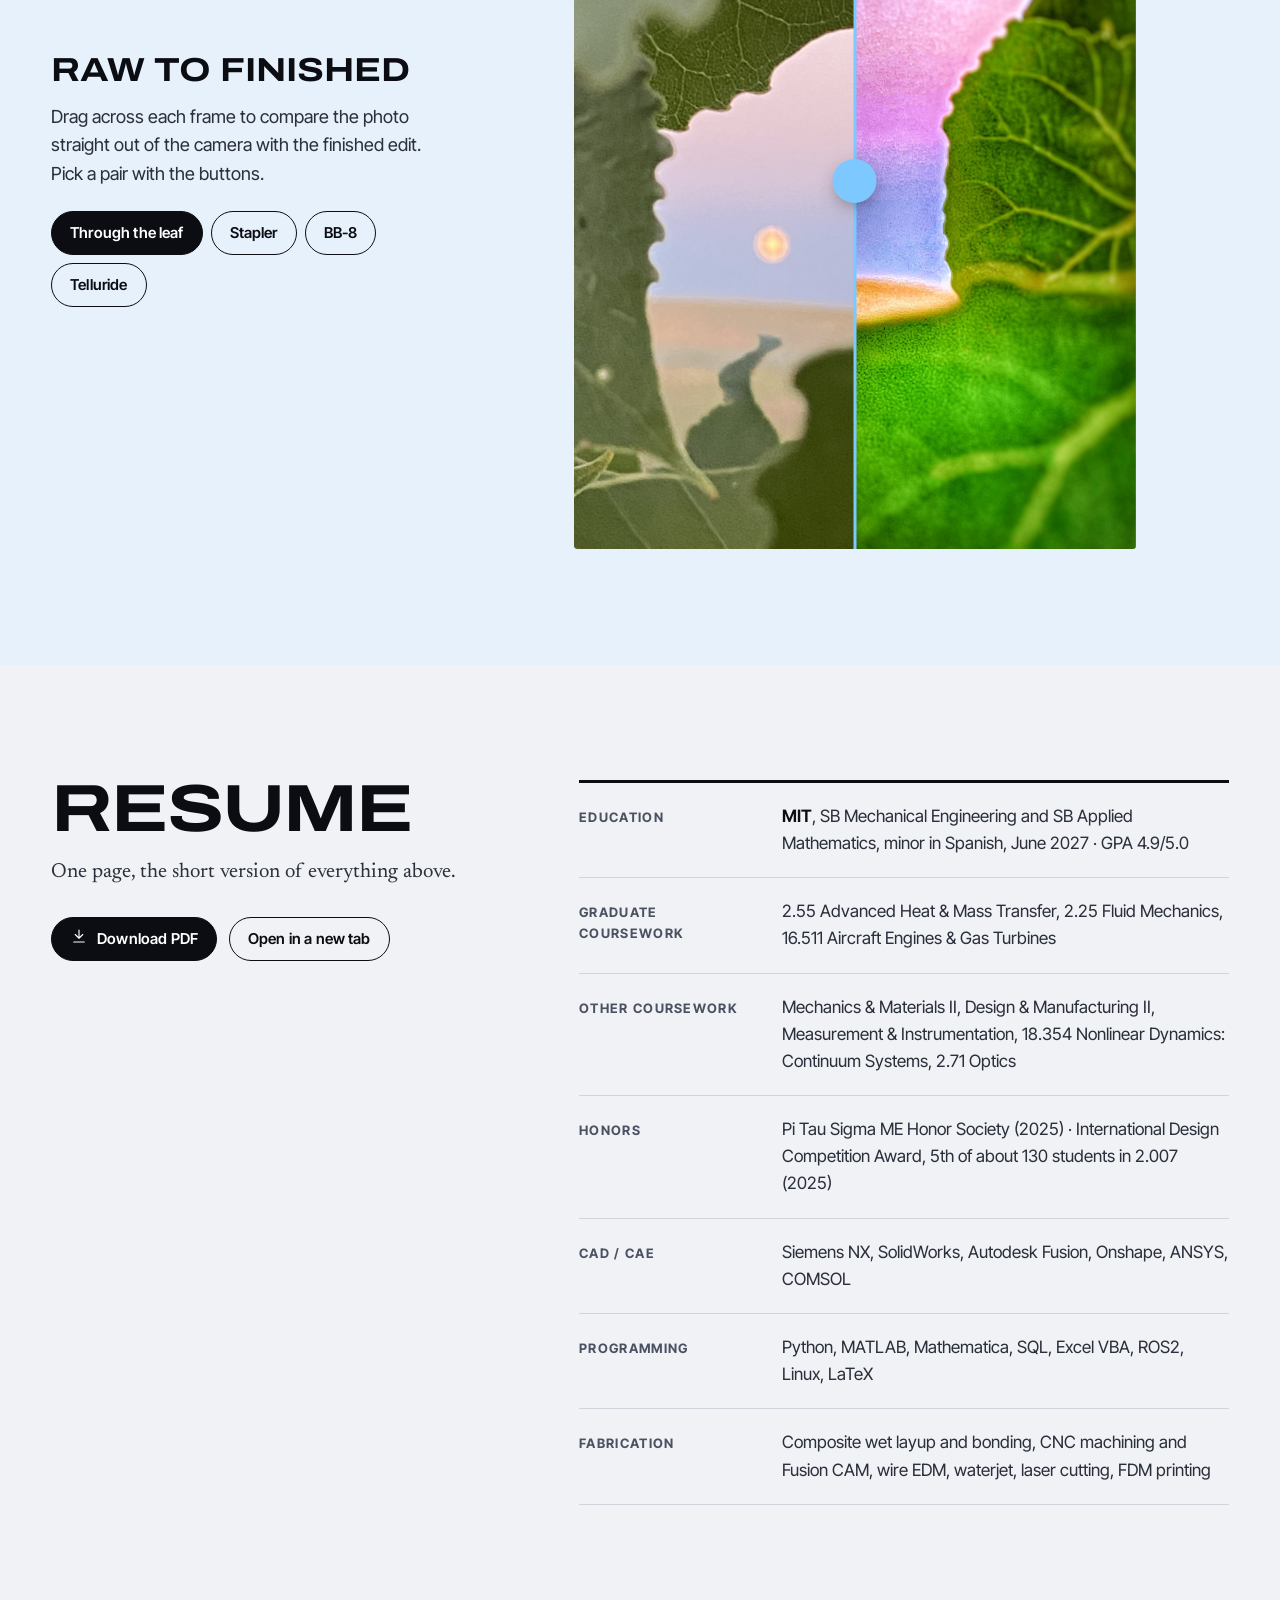
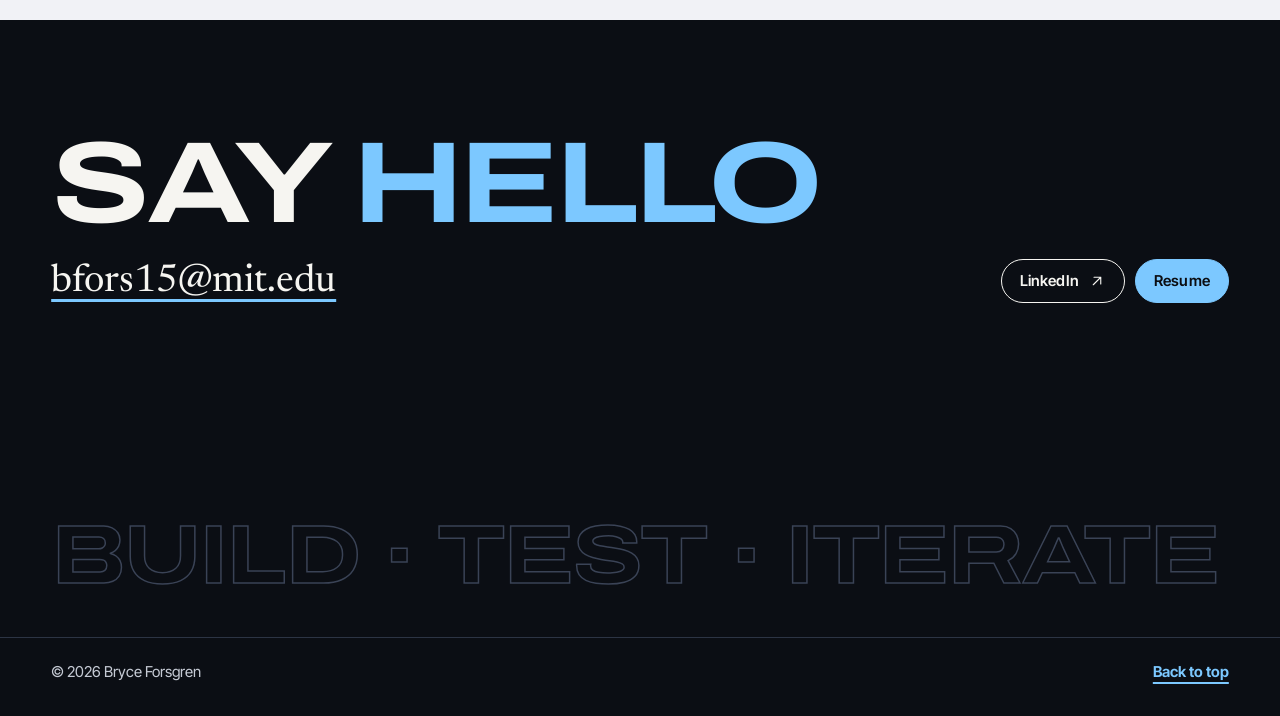
==== commit 40aba55c: "Allow Cloudflare Web Analytics in the Content Security Policy Co-Authored-By: Claude Opus 5.5 <norep" ====
--- a/index.html
+++ b/index.html
@@ -4,8 +4,8 @@
   <meta charset="utf-8">
   <!-- Security: only this site's own files may load or run (no outside
        scripts, no inline scripts, no forms, no plugins). If you ever embed
-       something from another site (e.g. a YouTube video), add its domain here. -->
-  <meta http-equiv="Content-Security-Policy" content="default-src 'self'; script-src 'self'; style-src 'self' 'unsafe-inline'; img-src 'self' data:; media-src 'self'; font-src 'self'; connect-src 'self'; object-src 'none'; base-uri 'none'; form-action 'none'; upgrade-insecure-requests">
+       something from another site (e.g. a YouTube video), add its domain here. Cloudflare Web Analytics (injected by Cloudflare's proxy) is allowed. -->
+  <meta http-equiv="Content-Security-Policy" content="default-src 'self'; script-src 'self' https://static.cloudflareinsights.com; style-src 'self' 'unsafe-inline'; img-src 'self' data:; media-src 'self'; font-src 'self'; connect-src 'self' https://cloudflareinsights.com; object-src 'none'; base-uri 'none'; form-action 'none'; upgrade-insecure-requests">
   <meta name="referrer" content="strict-origin-when-cross-origin">
   <meta name="viewport" content="width=device-width, initial-scale=1">
   <title>Bryce Forsgren · Mechanical Engineer</title>
@@ -14,9 +14,9 @@
   <link rel="icon" href="assets/brand/favicon.svg" type="image/svg+xml">
   <link rel="preload" href="assets/fonts/archivo-var.woff2" as="font" type="font/woff2" crossorigin>
   <link rel="preload" href="assets/fonts/intertight-var.woff2" as="font" type="font/woff2" crossorigin>
-  <link rel="stylesheet" href="css/site.css?v=202611010504">
+  <link rel="stylesheet" href="css/site.css?v=202611010516">
   <!-- Light by default (easiest to read); remembers the visitor's toggle. -->
-  <script src="js/theme.js?v=202611010504"></script>
+  <script src="js/theme.js?v=202611010516"></script>
 </head>
 <body data-page="home">
   <a class="skip-link" href="#main">Skip to content</a>
@@ -214,8 +214,8 @@
     </div>
   </footer>
 
-  <script src="js/data.js?v=202611010504"></script>
-  <script src="js/site.js?v=202611010504"></script>
-  <script src="js/flow.js?v=202611010504"></script>
+  <script src="js/data.js?v=202611010516"></script>
+  <script src="js/site.js?v=202611010516"></script>
+  <script src="js/flow.js?v=202611010516"></script>
 </body>
 </html>
